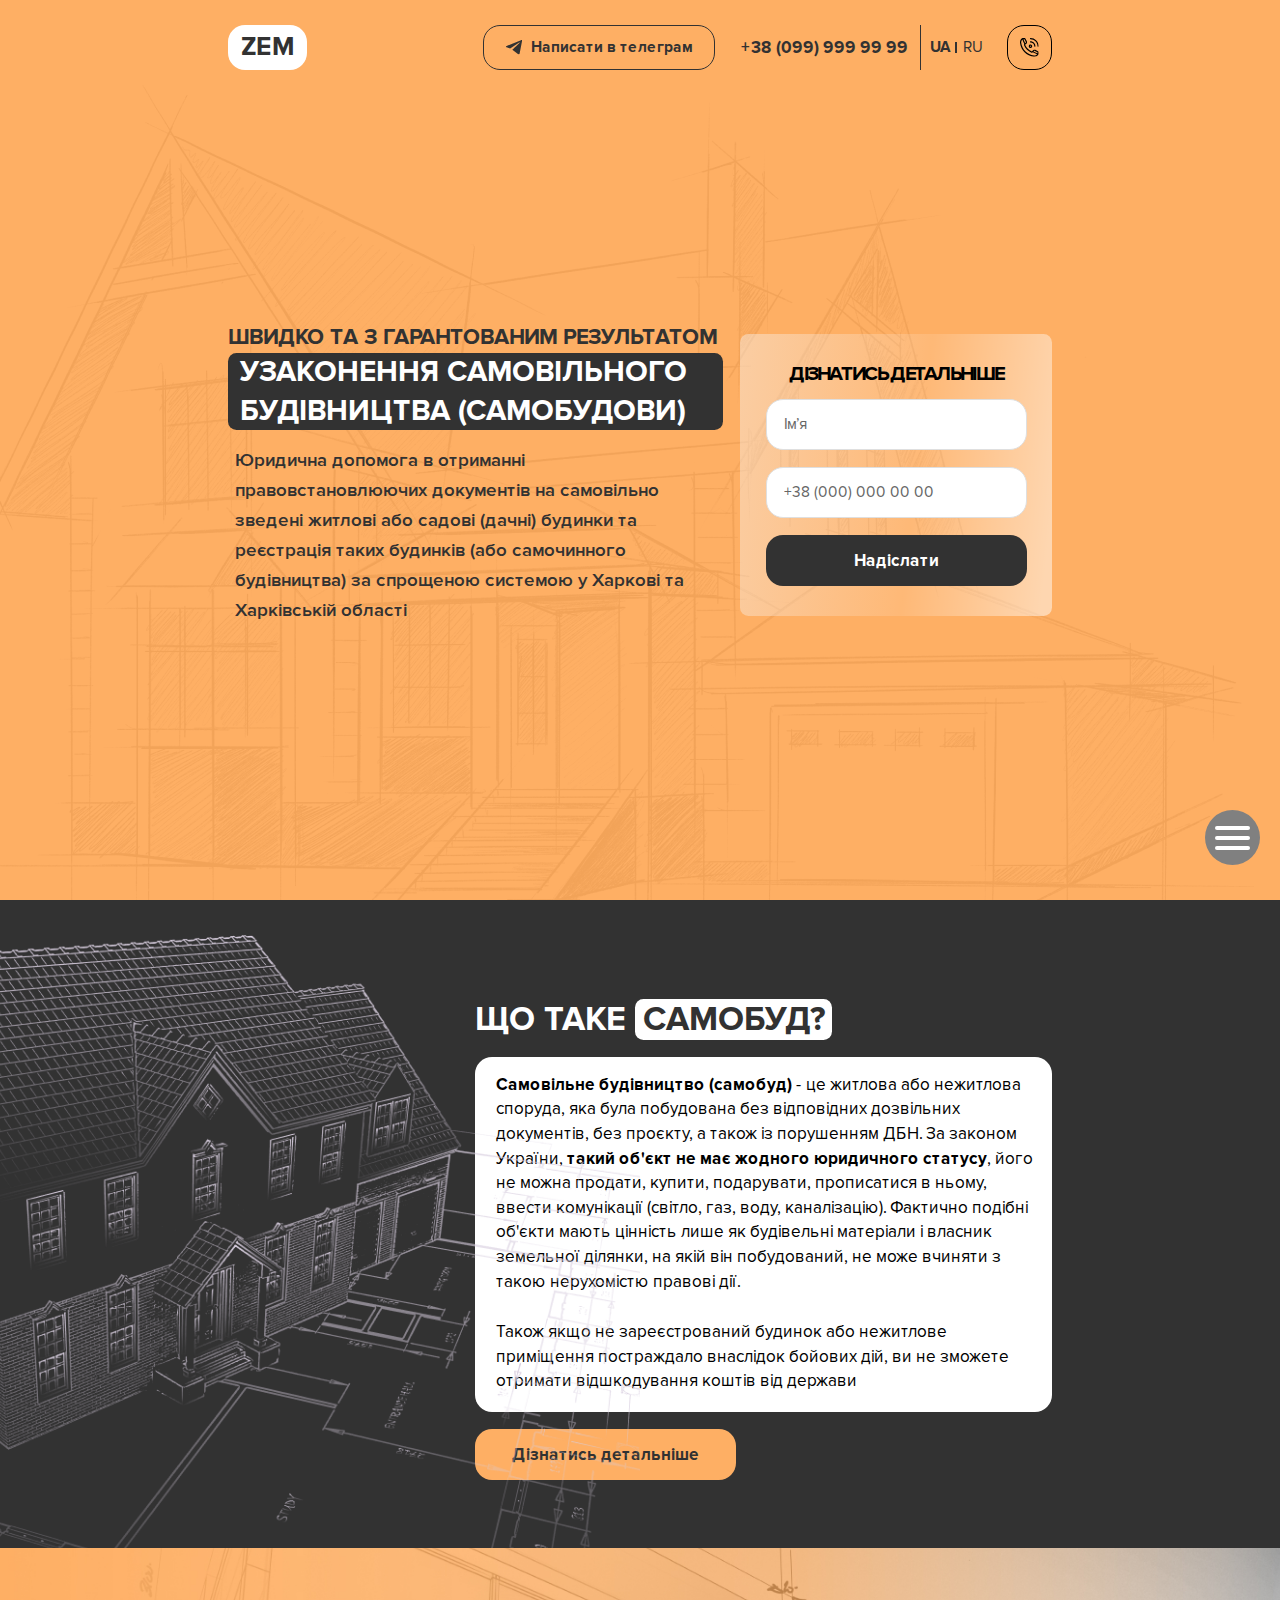
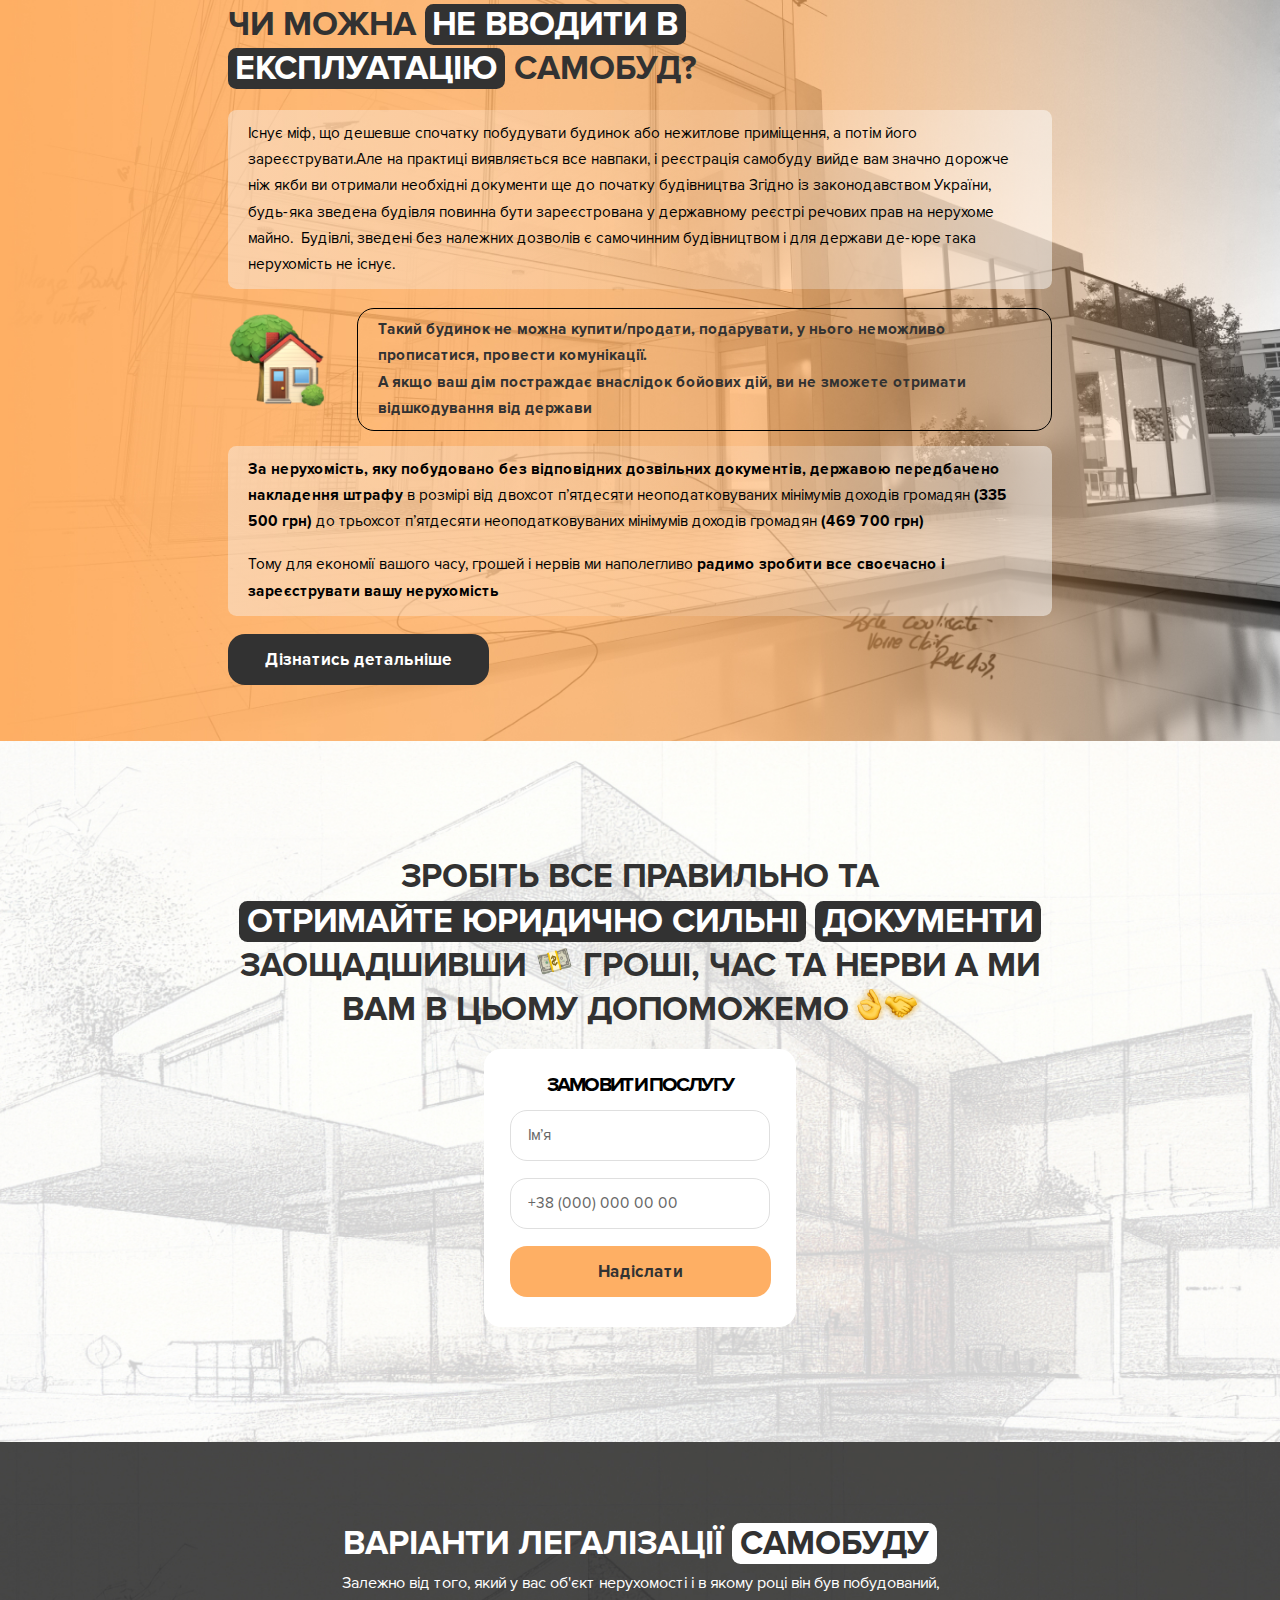
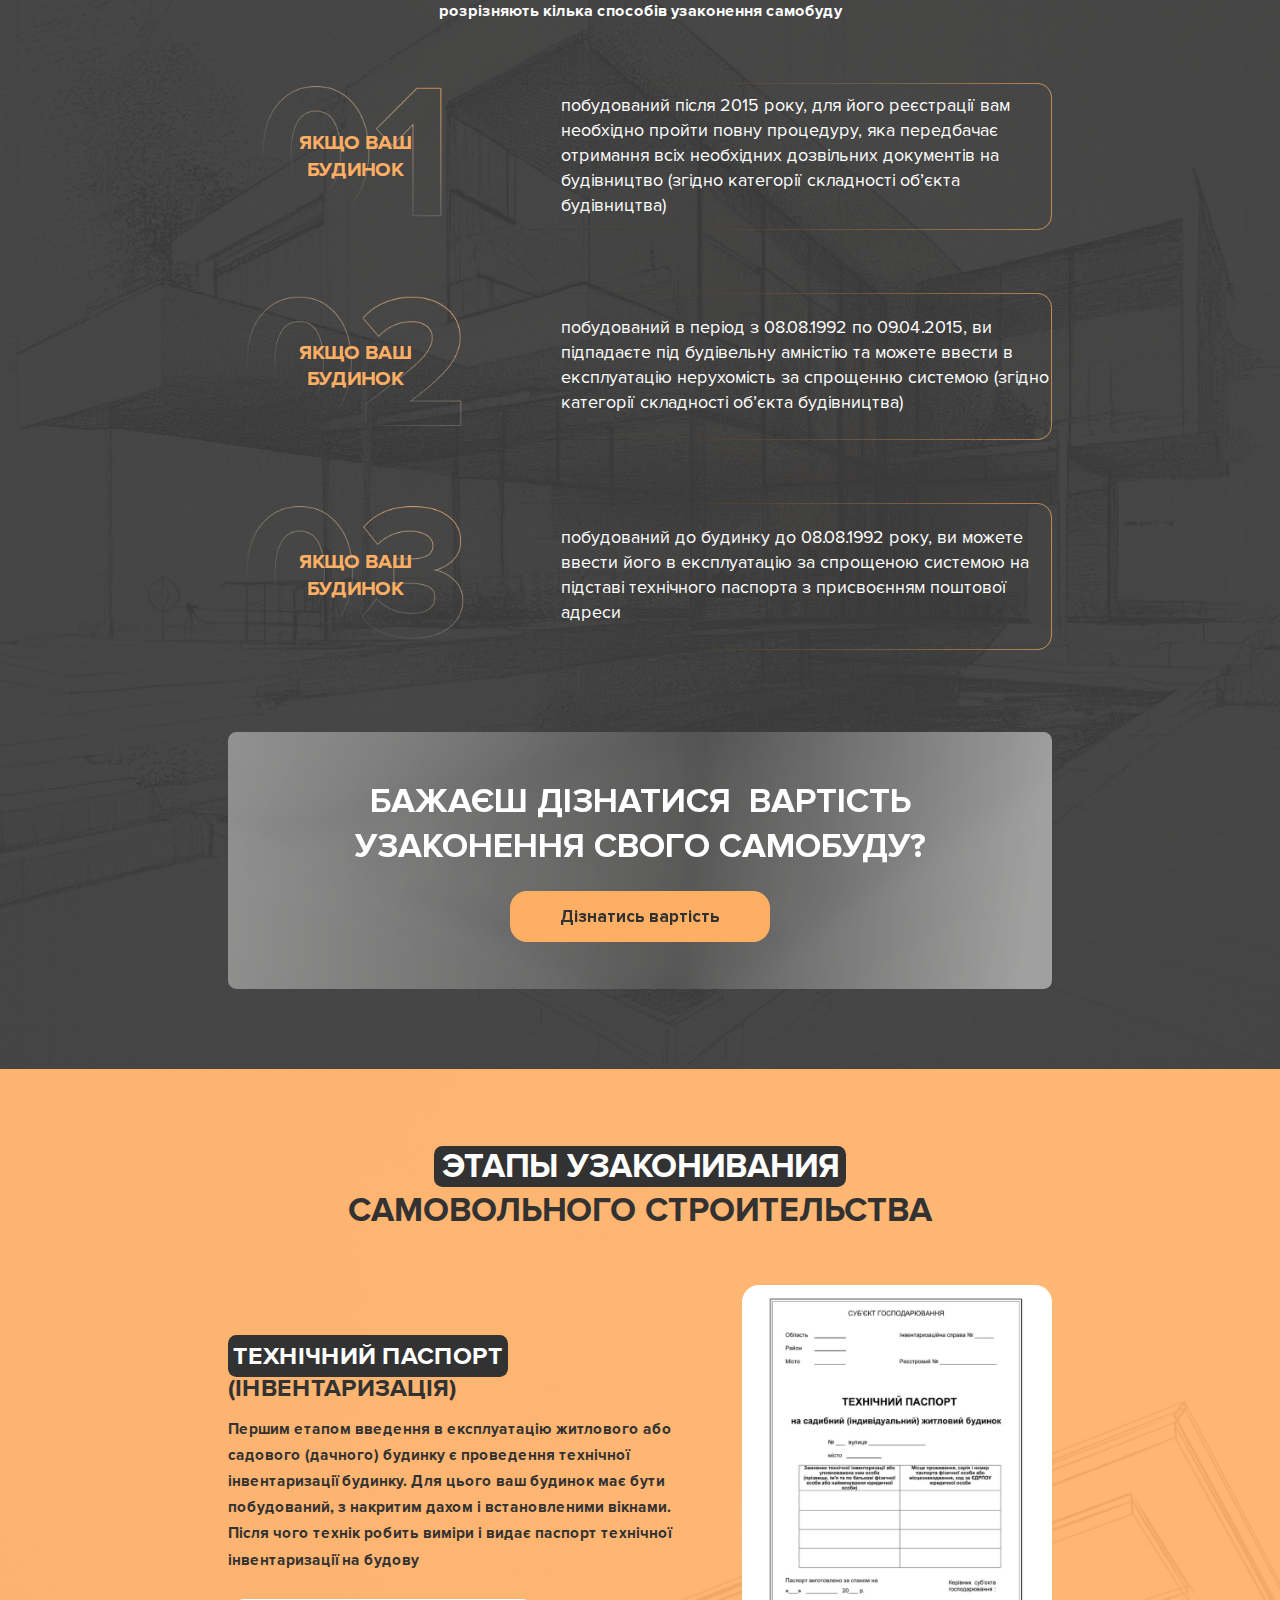
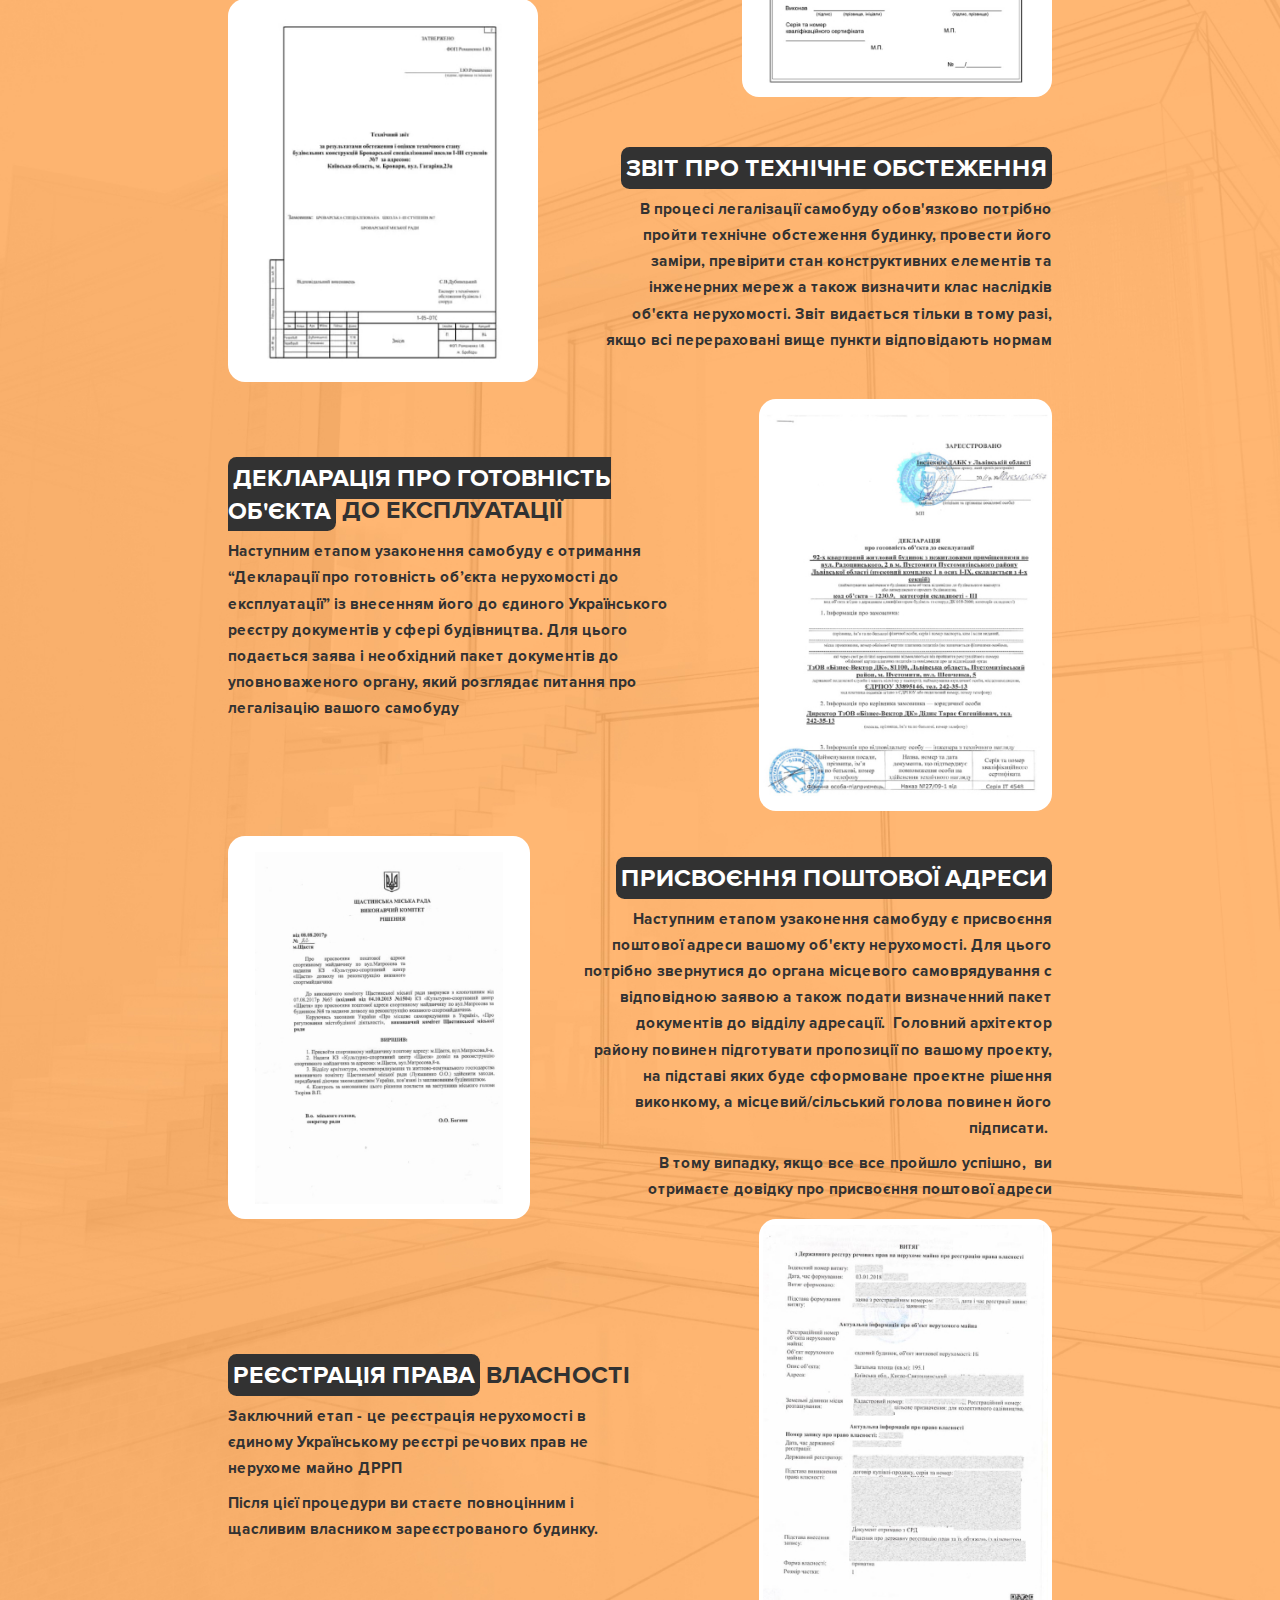
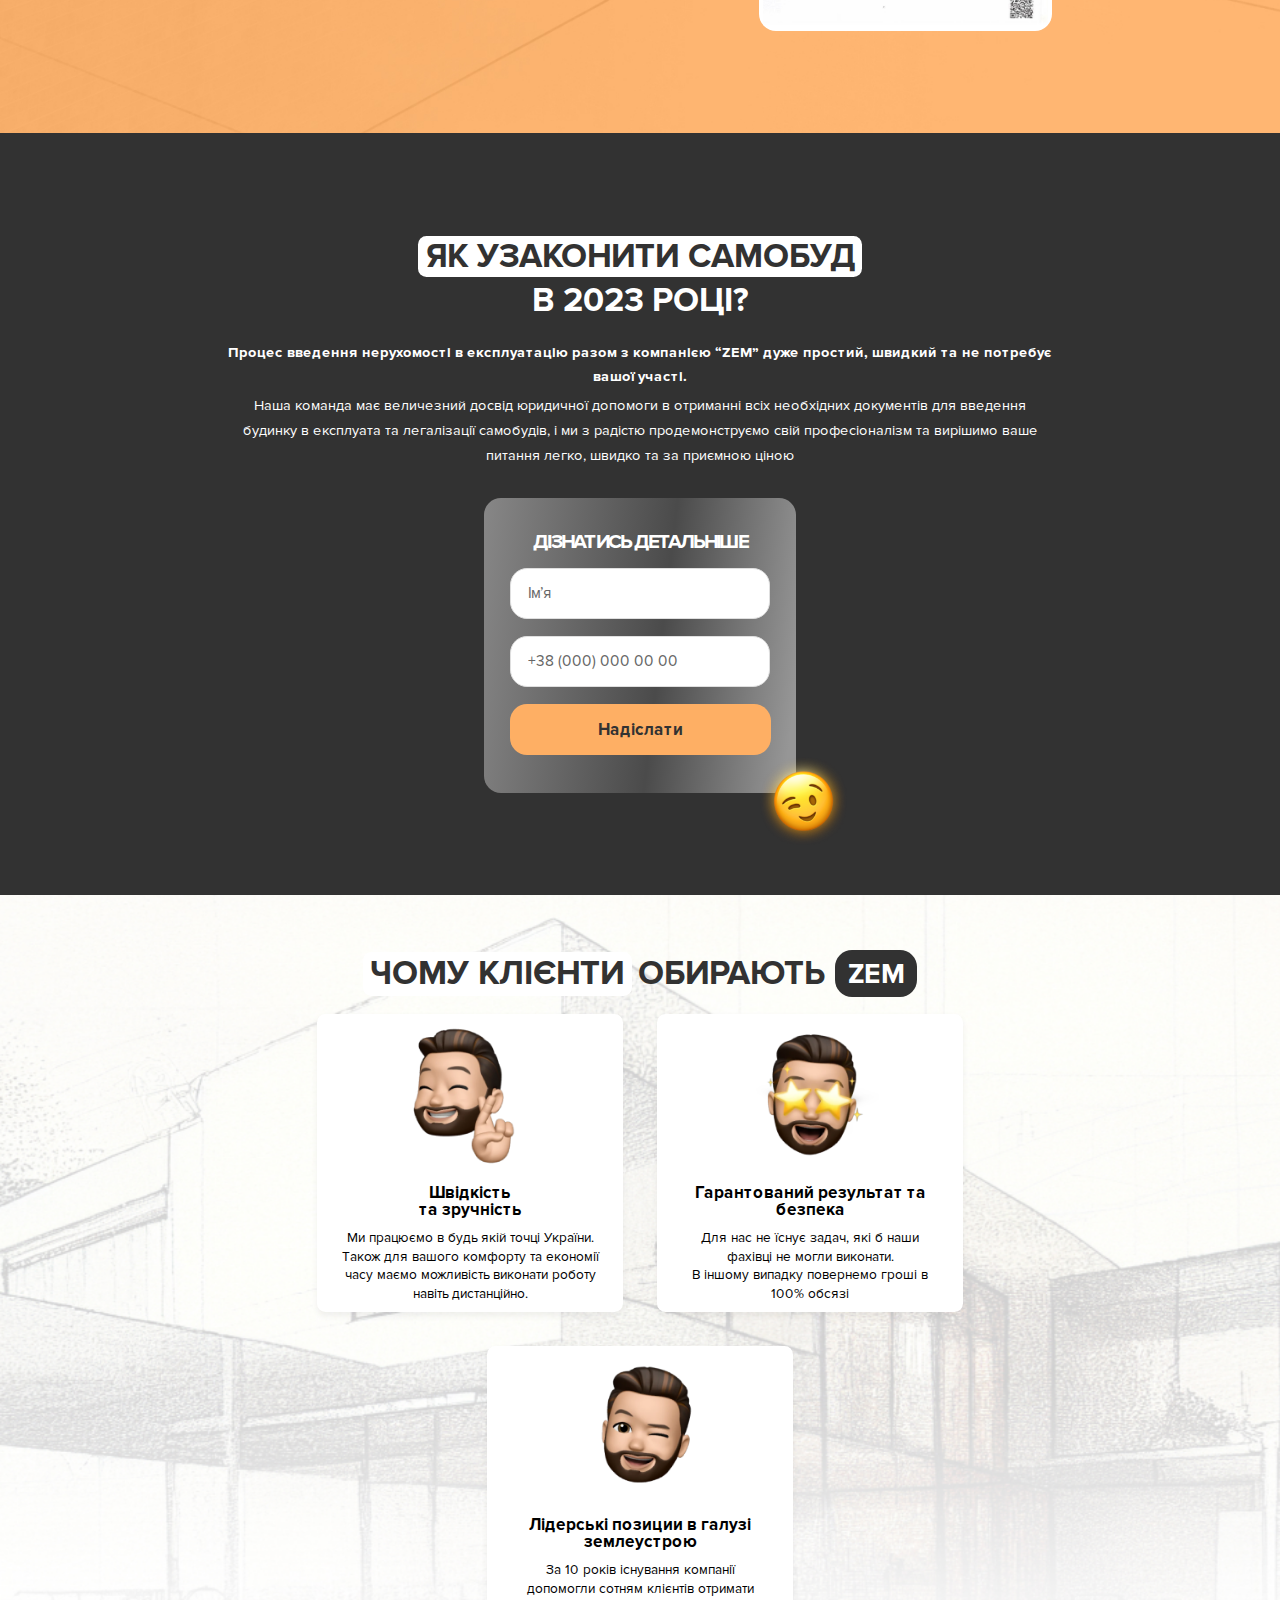
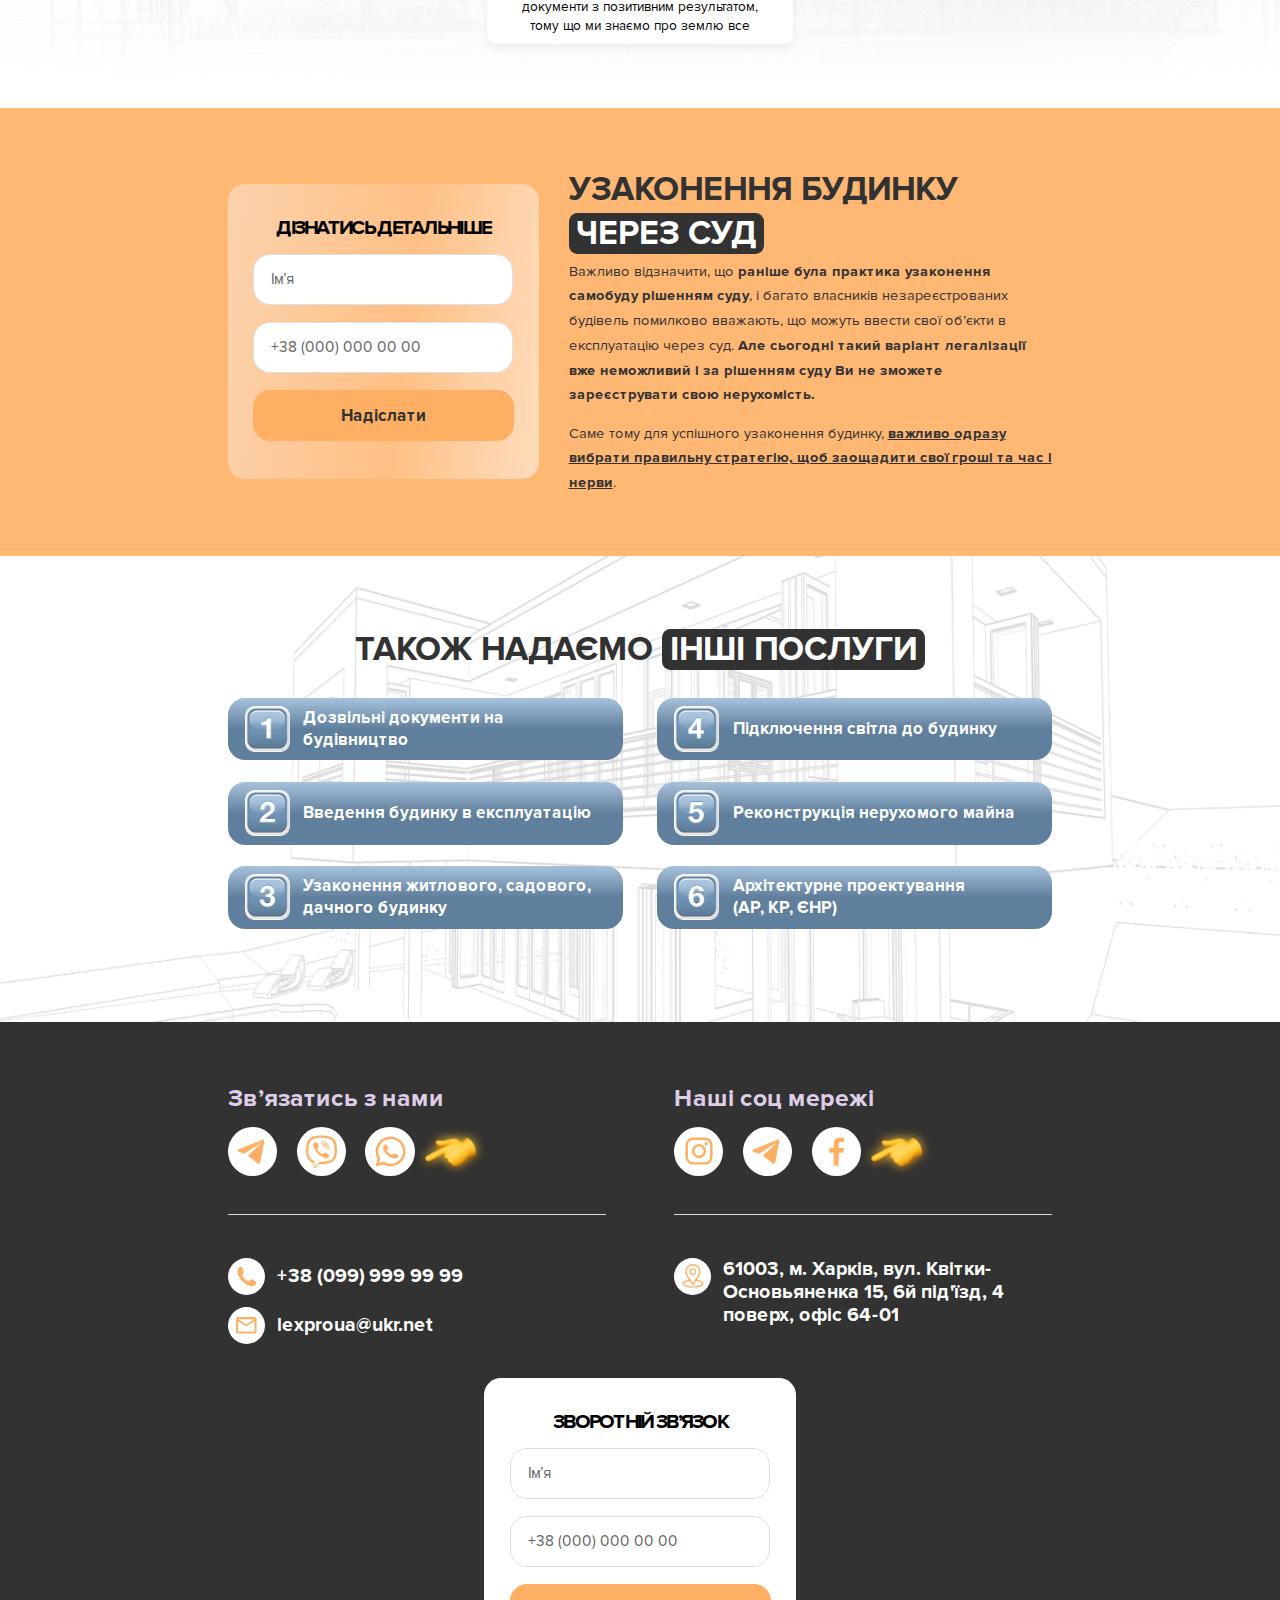
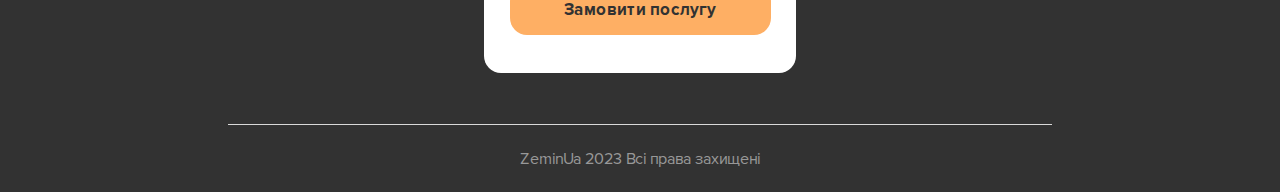
==== index.html @ 6f4704fb "add changes" ====
<!DOCTYPE html>
<html lang="en">
<head>
    <meta charset="UTF-8">
    <meta http-equiv="X-UA-Compatible" content="IE=edge">
    <meta name="viewport" content="width=device-width, initial-scale=1.0">
    <link rel="stylesheet" href="css/style.min.css">
    <title>Головна</title>
</head>

<body>
    <svg display="none">
    <symbol id="telegram" viewBox="0 0 19 17">
        <g>
            <path
                d="M19 0.602225L15.9946 16.2923C15.9946 16.2923 15.5741 17.3801 14.4189 16.8584L7.48458 11.3526L7.45242 11.3364C8.38909 10.4654 15.6524 3.70266 15.9698 3.39612C16.4613 2.92136 16.1562 2.63873 15.5856 2.99736L4.85679 10.053L0.717638 8.61077C0.717638 8.61077 0.0662573 8.37083 0.00359284 7.84911C-0.0598962 7.32653 0.739076 7.0439 0.739076 7.0439L17.6131 0.188948C17.6131 0.188948 19 -0.44207 19 0.602225Z" />
        </g>
    </symbol>
    <symbol id="tel_1" viewBox="0 0 24 24">
        <g clip-path="url(#clip0_76_1981)">
            <path
                d="M12.7135 0.753906C12.7135 0.554994 12.7926 0.364228 12.9332 0.223576C13.0739 0.0829239 13.2646 0.00390625 13.4635 0.00390625C16.257 0.00390625 18.9361 1.11361 20.9114 3.0889C22.8867 5.06418 23.9964 7.74324 23.9964 10.5367C23.9964 10.7356 23.9173 10.9264 23.7767 11.067C23.636 11.2077 23.4453 11.2867 23.2464 11.2867C23.0474 11.2867 22.8567 11.2077 22.716 11.067C22.5754 10.9264 22.4964 10.7356 22.4964 10.5367C22.4964 5.55611 18.4444 1.50414 13.4638 1.50414C13.3653 1.50417 13.2677 1.48479 13.1766 1.4471C13.0856 1.4094 13.0029 1.35414 12.9332 1.28447C12.8635 1.2148 12.8083 1.13208 12.7706 1.04104C12.7329 0.950008 12.7135 0.852437 12.7135 0.753906ZM13.4635 5.66172C14.756 5.66318 15.9952 6.17727 16.9091 7.09119C17.823 8.00511 18.3371 9.24424 18.3385 10.5367C18.3385 10.7356 18.4176 10.9264 18.5582 11.067C18.6989 11.2077 18.8896 11.2867 19.0885 11.2867C19.2875 11.2867 19.4782 11.2077 19.6189 11.067C19.7595 10.9264 19.8385 10.7356 19.8385 10.5367C19.8385 7.02152 16.9788 4.16172 13.4635 4.16172C13.2646 4.16172 13.0739 4.24074 12.9332 4.38139C12.7926 4.52204 12.7135 4.71281 12.7135 4.91172C12.7135 5.11063 12.7926 5.3014 12.9332 5.44205C13.0739 5.5827 13.2646 5.66172 13.4635 5.66172ZM11.2464 10.5367C11.2464 10.0982 11.3765 9.66956 11.6201 9.30498C11.8638 8.9404 12.2101 8.65625 12.6152 8.48847C13.0204 8.32069 13.4662 8.27682 13.8962 8.3624C14.3263 8.44797 14.7214 8.65916 15.0314 8.96925C15.3415 9.27934 15.5526 9.6744 15.6381 10.1045C15.7237 10.5346 15.6798 10.9804 15.5119 11.3855C15.3441 11.7906 15.0599 12.1369 14.6953 12.3805C14.3307 12.6241 13.9021 12.7541 13.4635 12.7541C12.8756 12.7535 12.312 12.5196 11.8963 12.1038C11.4805 11.6881 11.2467 11.1244 11.2461 10.5365L11.2464 10.5367ZM12.7464 10.5367C12.7463 10.6786 12.7884 10.8174 12.8672 10.9354C12.946 11.0534 13.058 11.1454 13.1891 11.1997C13.3202 11.254 13.4644 11.2683 13.6036 11.2406C13.7428 11.213 13.8706 11.1447 13.971 11.0443C14.0713 10.944 14.1397 10.8162 14.1674 10.677C14.1951 10.5378 14.1809 10.3936 14.1266 10.2625C14.0723 10.1314 13.9804 10.0193 13.8624 9.94045C13.7444 9.86161 13.6057 9.81953 13.4638 9.81953C13.2736 9.81969 13.0913 9.89526 12.9567 10.0297C12.8222 10.1641 12.7465 10.3463 12.7461 10.5365L12.7464 10.5367ZM0.0098125 6.05627C0.00587698 6.02509 0.00390434 5.9937 0.00390625 5.96228C0.00390625 3.58103 0.887969 1.68081 2.56061 0.4675C2.98834 0.151922 3.51089 -0.0083678 4.042 0.0130938L5.85063 0.0717813C6.11546 0.077937 6.37339 0.157472 6.5957 0.301532C6.81801 0.445592 6.99597 0.648523 7.10978 0.887734L8.78791 4.33239C9.05193 4.86812 9.12425 5.47819 8.99278 6.06079C8.86131 6.64339 8.53402 7.16329 8.06552 7.53372L6.55863 8.73639C8.43831 12.8743 11.1257 15.5614 15.2635 17.4413L16.4662 15.9344C16.8367 15.4659 17.3566 15.1385 17.9393 15.0071C18.5219 14.8756 19.132 14.9479 19.6678 15.212L23.1124 16.8902C23.3516 17.004 23.5546 17.1819 23.6986 17.4042C23.8427 17.6265 23.9222 17.8844 23.9284 18.1493L23.9871 19.958C24.0084 20.489 23.8482 21.0114 23.5328 21.4392C22.3195 23.1118 20.4194 23.9959 18.038 23.9959C18.0067 23.9959 17.9754 23.994 17.9443 23.99C13.2116 23.3927 9.01811 21.3847 5.81673 18.1833C2.61536 14.9819 0.607375 10.7884 0.0098125 6.05627ZM17.6387 16.8703L17.3398 17.2448C18.9731 18.1581 20.6916 18.9098 22.4709 19.4891L22.4299 18.2266L19.0107 16.5607C18.7816 16.445 18.5194 16.4126 18.2691 16.4691C18.0187 16.5256 17.7959 16.6674 17.6387 16.8703ZM5.7737 1.57033L4.49706 1.52889C5.03833 3.23823 5.7955 4.96014 6.75442 6.66128L7.12989 6.36156C7.33274 6.20437 7.47456 5.98148 7.53101 5.73114C7.58746 5.4808 7.55503 5.21861 7.43927 4.98958L5.7737 1.57033ZM1.50405 5.91564C2.65192 14.847 9.15306 21.3481 18.0844 22.496C19.7808 22.4866 21.1042 21.9572 22.0263 20.9216C20.0677 20.2859 18.1792 19.4516 16.3903 18.4318C16.1869 18.6751 15.9094 18.8451 15.6003 18.9157C15.2911 18.9864 14.9673 18.9538 14.6785 18.823C10.2152 16.8039 7.19608 13.7848 5.17689 9.32144C5.04605 9.03249 5.0135 8.70862 5.08421 8.39942C5.15492 8.09021 5.32501 7.81269 5.56844 7.60933C4.50213 5.75045 3.66278 3.86195 3.0677 1.98344C2.03908 2.90509 1.51352 4.22505 1.50405 5.91564Z" />
        </g>
        <defs>
            <clipPath id="clip0_76_1981">
                <rect width="24" height="24" fill="white" />
            </clipPath>
        </defs>
    </symbol>
    <symbol id="viber" viewBox="0 0 24 24">
        <g id="SVGRepo_bgCarrier" stroke-width="0" />

        <g id="SVGRepo_tracerCarrier" stroke-linecap="round" stroke-linejoin="round" />

        <g id="SVGRepo_iconCarrier">

            <path
                d="M12.743 13.455s.356.03.547-.206l.374-.47c.18-.232.614-.38 1.04-.144a11.005 11.005 0 0 1 .928.593c.282.207.86.69.862.69.276.233.34.574.152.934l-.002.008a3.896 3.896 0 0 1-.777.957l-.007.005q-.401.335-.789.381a.522.522 0 0 1-.115.008 1.05 1.05 0 0 1-.335-.052l-.009-.012c-.398-.113-1.062-.394-2.169-1.004a12.917 12.917 0 0 1-1.822-1.204 9.553 9.553 0 0 1-.82-.727l-.027-.027-.028-.028-.028-.027-.027-.028a9.553 9.553 0 0 1-.727-.82A12.93 12.93 0 0 1 7.76 10.46c-.61-1.107-.891-1.77-1.004-2.17l-.012-.008a1.05 1.05 0 0 1-.051-.335.506.506 0 0 1 .007-.115q.048-.387.382-.79l.005-.007a3.888 3.888 0 0 1 .957-.777l.007-.001c.36-.188.702-.124.934.15.002.001.484.58.69.862a11.005 11.005 0 0 1 .593.929c.237.425.089.86-.144 1.04l-.47.373c-.237.192-.206.548-.206.548s.696 2.633 3.295 3.296zm-.878-7.875a.253.253 0 0 0-.256.252.253.253 0 0 0 .252.254c1.353.01 2.454.447 3.356 1.326.894.872 1.351 2.057 1.363 3.611a.253.253 0 0 0 .254.252.253.253 0 0 0 .252-.255c-.013-1.654-.517-2.996-1.516-3.97-.99-.965-2.242-1.46-3.705-1.47Zm.463 1.313a.253.253 0 0 0-.271.234.253.253 0 0 0 .234.271c.966.071 1.682.387 2.205.957.524.573.773 1.27.754 2.141a.253.253 0 0 0 .248.258.253.253 0 0 0 .258-.246c.021-.978-.276-1.827-.887-2.494-.617-.674-1.48-1.044-2.54-1.121Zm.379 1.357a.253.253 0 0 0-.266.24.253.253 0 0 0 .239.266c.436.023.73.146.93.351.198.206.32.516.343.971a.253.253 0 0 0 .264.24.253.253 0 0 0 .24-.263c-.027-.537-.18-.984-.484-1.3-.305-.314-.743-.478-1.266-.505Zm6.636-4.3c-.497-.458-2.506-1.916-6.98-1.936 0 0-5.275-.318-7.847 2.041-1.431 1.432-1.935 3.527-1.988 6.125-.053 2.597-.122 7.465 4.57 8.785h.005L7.1 20.98s-.03.815.507.981c.65.202 1.03-.418 1.65-1.086.341-.367.811-.905 1.165-1.317 3.21.27 5.678-.347 5.958-.439.648-.21 4.315-.68 4.91-5.547.616-5.017-.297-8.19-1.947-9.621Zm.544 9.262c-.504 4.064-3.478 4.32-4.026 4.496-.233.075-2.401.614-5.127.436 0 0-2.031 2.45-2.666 3.088-.099.1-.215.14-.293.12-.11-.027-.14-.156-.138-.345l.017-3.347s-.002 0 0 0c-3.97-1.102-3.738-5.246-3.693-7.415.045-2.17.453-3.947 1.664-5.143C7.8 3.132 12.28 3.426 12.28 3.426c3.784.017 5.598 1.157 6.018 1.538 1.396 1.196 2.108 4.056 1.588 8.247z"
                class="cls-1" style="stroke-width:.0300125" />

        </g>
    </symbol>
    <symbol id="whatsapp" viewBox="0 0 24 24">
        <g id="SVGRepo_bgCarrier" stroke-width="0" />

        <g id="SVGRepo_tracerCarrier" stroke-linecap="round" stroke-linejoin="round" />

        <g id="SVGRepo_iconCarrier">
            <path
                d="M17.6 6.31999C16.8669 5.58141 15.9943 4.99596 15.033 4.59767C14.0716 4.19938 13.0406 3.99622 12 3.99999C10.6089 4.00135 9.24248 4.36819 8.03771 5.06377C6.83294 5.75935 5.83208 6.75926 5.13534 7.96335C4.4386 9.16745 4.07046 10.5335 4.06776 11.9246C4.06507 13.3158 4.42793 14.6832 5.12 15.89L4 20L8.2 18.9C9.35975 19.5452 10.6629 19.8891 11.99 19.9C14.0997 19.9001 16.124 19.0668 17.6222 17.5816C19.1205 16.0965 19.9715 14.0796 19.99 11.97C19.983 10.9173 19.7682 9.87634 19.3581 8.9068C18.948 7.93725 18.3505 7.05819 17.6 6.31999ZM12 18.53C10.8177 18.5308 9.65701 18.213 8.64 17.61L8.4 17.46L5.91 18.12L6.57 15.69L6.41 15.44C5.55925 14.0667 5.24174 12.429 5.51762 10.8372C5.7935 9.24545 6.64361 7.81015 7.9069 6.80322C9.1702 5.79628 10.7589 5.28765 12.3721 5.37368C13.9853 5.4597 15.511 6.13441 16.66 7.26999C17.916 8.49818 18.635 10.1735 18.66 11.93C18.6442 13.6859 17.9355 15.3645 16.6882 16.6006C15.441 17.8366 13.756 18.5301 12 18.53ZM15.61 13.59C15.41 13.49 14.44 13.01 14.26 12.95C14.08 12.89 13.94 12.85 13.81 13.05C13.6144 13.3181 13.404 13.5751 13.18 13.82C13.07 13.96 12.95 13.97 12.75 13.82C11.6097 13.3694 10.6597 12.5394 10.06 11.47C9.85 11.12 10.26 11.14 10.64 10.39C10.6681 10.3359 10.6827 10.2759 10.6827 10.215C10.6827 10.1541 10.6681 10.0941 10.64 10.04C10.64 9.93999 10.19 8.95999 10.03 8.56999C9.87 8.17999 9.71 8.23999 9.58 8.22999H9.19C9.08895 8.23154 8.9894 8.25465 8.898 8.29776C8.8066 8.34087 8.72546 8.403 8.66 8.47999C8.43562 8.69817 8.26061 8.96191 8.14676 9.25343C8.03291 9.54495 7.98287 9.85749 8 10.17C8.0627 10.9181 8.34443 11.6311 8.81 12.22C9.6622 13.4958 10.8301 14.5293 12.2 15.22C12.9185 15.6394 13.7535 15.8148 14.58 15.72C14.8552 15.6654 15.1159 15.5535 15.345 15.3915C15.5742 15.2296 15.7667 15.0212 15.91 14.78C16.0428 14.4856 16.0846 14.1583 16.03 13.84C15.94 13.74 15.81 13.69 15.61 13.59Z" />
        </g>
    </symbol>
    <symbol id="instagram" viewBox="0 0 30 30">
        <g>
            <path
                d="M15 3.12048C18.8434 3.12048 19.3675 3.12048 20.9398 3.12048C22.3374 3.12048 23.0361 3.46988 23.5602 3.64458C24.259 3.99398 24.7831 4.16868 25.3072 4.69277C25.8313 5.21687 26.1807 5.74097 26.3554 6.43976C26.5301 6.96386 26.7048 7.66265 26.8795 9.06024C26.8795 10.6325 26.8795 10.9819 26.8795 15C26.8795 19.0181 26.8795 19.3675 26.8795 20.9398C26.8795 22.3374 26.5301 23.0361 26.3554 23.5602C26.006 24.259 25.8313 24.7831 25.3072 25.3072C24.7831 25.8313 24.259 26.1807 23.5602 26.3554C23.0361 26.5301 22.3374 26.7048 20.9398 26.8795C19.3675 26.8795 19.0181 26.8795 15 26.8795C10.9819 26.8795 10.6325 26.8795 9.06024 26.8795C7.66265 26.8795 6.96386 26.5301 6.43976 26.3554C5.74097 26.006 5.21687 25.8313 4.69277 25.3072C4.16868 24.7831 3.81928 24.259 3.64458 23.5602C3.46988 23.0361 3.29518 22.3374 3.12048 20.9398C3.12048 19.3675 3.12048 19.0181 3.12048 15C3.12048 10.9819 3.12048 10.6325 3.12048 9.06024C3.12048 7.66265 3.46988 6.96386 3.64458 6.43976C3.99398 5.74097 4.16868 5.21687 4.69277 4.69277C5.21687 4.16868 5.74097 3.81928 6.43976 3.64458C6.96386 3.46988 7.66265 3.29518 9.06024 3.12048C10.6325 3.12048 11.1566 3.12048 15 3.12048ZM15 0.5C10.9819 0.5 10.6325 0.5 9.06024 0.5C7.48795 0.5 6.43976 0.849399 5.56627 1.1988C4.69277 1.54819 3.81928 2.07229 2.94578 2.94578C2.07229 3.81928 1.72289 4.51807 1.1988 5.56627C0.849399 6.43976 0.674699 7.48795 0.5 9.06024C0.5 10.6325 0.5 11.1566 0.5 15C0.5 19.0181 0.5 19.3675 0.5 20.9398C0.5 22.512 0.849399 23.5602 1.1988 24.4337C1.54819 25.3072 2.07229 26.1807 2.94578 27.0542C3.81928 27.9277 4.51807 28.2771 5.56627 28.8012C6.43976 29.1506 7.48795 29.3253 9.06024 29.5C10.6325 29.5 11.1566 29.5 15 29.5C18.8434 29.5 19.3675 29.5 20.9398 29.5C22.512 29.5 23.5602 29.1506 24.4337 28.8012C25.3072 28.4518 26.1807 27.9277 27.0542 27.0542C27.9277 26.1807 28.2771 25.4819 28.8012 24.4337C29.1506 23.5602 29.3253 22.512 29.5 20.9398C29.5 19.3675 29.5 18.8434 29.5 15C29.5 11.1566 29.5 10.6325 29.5 9.06024C29.5 7.48795 29.1506 6.43976 28.8012 5.56627C28.4518 4.69277 27.9277 3.81928 27.0542 2.94578C26.1807 2.07229 25.4819 1.72289 24.4337 1.1988C23.5602 0.849399 22.512 0.674699 20.9398 0.5C19.3675 0.5 19.0181 0.5 15 0.5Z" />
            <path
                d="M15 7.48795C10.8072 7.48795 7.48795 10.8072 7.48795 15C7.48795 19.1928 10.8072 22.512 15 22.512C19.1928 22.512 22.512 19.1928 22.512 15C22.512 10.8072 19.1928 7.48795 15 7.48795ZM15 19.8916C12.3795 19.8916 10.1084 17.7952 10.1084 15C10.1084 12.3795 12.2048 10.1084 15 10.1084C17.6205 10.1084 19.8916 12.2048 19.8916 15C19.8916 17.6205 17.6205 19.8916 15 19.8916Z" />
            <path
                d="M22.6867 9.06024C23.6516 9.06024 24.4337 8.27809 24.4337 7.31325C24.4337 6.34842 23.6516 5.56627 22.6867 5.56627C21.7219 5.56627 20.9398 6.34842 20.9398 7.31325C20.9398 8.27809 21.7219 9.06024 22.6867 9.06024Z" />
        </g>
    </symbol>
    <symbol id="telegram" viewBox="0 0 18 34">
        <g>
            <path
                d="M11.4035 18.5286H16.8007L17.6481 13.0124H11.4024V9.99755C11.4024 7.70605 12.1467 5.67406 14.2772 5.67406H17.7008V0.860234C17.0993 0.778513 15.8271 0.599609 13.4232 0.599609C8.40366 0.599609 5.46085 3.26659 5.46085 9.34268V13.0124H0.300781V18.5286H5.46085V33.6901C6.48277 33.8447 7.51785 33.9496 8.58038 33.9496C9.54083 33.9496 10.4782 33.8613 11.4035 33.7354V18.5286Z" />
        </g>
    </symbol>
    <symbol id="tel_2" viewBox="0 0 32 32">
        <g id="SVGRepo_bgCarrier" stroke-width="0" />

        <g id="SVGRepo_tracerCarrier" stroke-linecap="round" stroke-linejoin="round" />

        <g id="SVGRepo_iconCarrier">
            <title>phone</title>
            <path
                d="M0 10.375c0 0.938 0.344 1.969 0.781 3.063s1 2.125 1.438 2.906c1.188 2.063 2.719 4.094 4.469 5.781s3.813 3.094 6.125 3.938c1.344 0.531 2.688 1.125 4.188 1.125 0.75 0 1.813-0.281 2.781-0.688 0.938-0.406 1.781-1.031 2.094-1.781 0.125-0.281 0.281-0.656 0.375-1.094 0.094-0.406 0.156-0.813 0.156-1.094 0-0.156 0-0.313-0.031-0.344-0.094-0.188-0.313-0.344-0.563-0.5-0.563-0.281-0.656-0.375-1.5-0.875-0.875-0.5-1.781-1.063-2.563-1.469-0.375-0.219-0.625-0.313-0.719-0.313-0.5 0-1.125 0.688-1.656 1.438-0.563 0.75-1.188 1.438-1.625 1.438-0.219 0-0.438-0.094-0.688-0.25s-0.5-0.281-0.656-0.375c-2.75-1.563-4.594-3.406-6.156-6.125-0.188-0.313-0.625-0.969-0.625-1.313 0-0.406 0.563-0.875 1.125-1.375 0.531-0.469 1.094-1.031 1.094-1.719 0-0.094-0.063-0.375-0.188-0.781-0.281-0.813-0.656-1.75-0.969-2.656-0.156-0.438-0.281-0.75-0.313-0.906-0.063-0.094-0.094-0.219-0.125-0.375s-0.094-0.281-0.125-0.406c-0.094-0.281-0.25-0.5-0.406-0.625-0.156-0.063-0.531-0.156-0.906-0.188-0.375 0-0.813-0.031-1-0.031-0.094 0-0.219 0-0.344 0.031h-0.406c-1 0.438-1.719 1.313-2.25 2.344-0.5 1.031-0.813 2.188-0.813 3.219z" />
        </g>
    </symbol>
    <symbol id="email" viewBox="0 0 24 24">
        <g>
            <path fill="none" d="M0 0h24v24H0V0z"></path>
            <path
                d="M22 6c0-1.1-.9-2-2-2H4c-1.1 0-2 .9-2 2v12c0 1.1.9 2 2 2h16c1.1 0 2-.9 2-2V6zm-2 0l-8 5-8-5h16zm0 12H4V8l8 5 8-5v10z">
            </path>
        </g>
    </symbol>
    <symbol id="facebook" viewBox="0 0 18 34">
        <g>
            <path
                d="M11.4035 18.5286H16.8007L17.6481 13.0124H11.4024V9.99755C11.4024 7.70605 12.1467 5.67406 14.2772 5.67406H17.7008V0.860234C17.0993 0.778513 15.8271 0.599609 13.4232 0.599609C8.40366 0.599609 5.46085 3.26659 5.46085 9.34268V13.0124H0.300781V18.5286H5.46085V33.6901C6.48277 33.8447 7.51785 33.9496 8.58038 33.9496C9.54083 33.9496 10.4782 33.8613 11.4035 33.7354V18.5286Z" />
        </g>
    </symbol>
    <symbol id="point" viewBox="0 0 27 27">
        <g>
            <path
                d="M18.0075 17.8392C20.8807 13.3308 20.5195 13.8933 20.6023 13.7757C21.6483 12.3003 22.2012 10.5639 22.2012 8.75391C22.2012 3.95402 18.3062 0 13.5 0C8.7095 0 4.79883 3.94622 4.79883 8.75391C4.79883 10.5627 5.3633 12.3446 6.44361 13.8399L8.99237 17.8393C6.26732 18.2581 1.63477 19.506 1.63477 22.2539C1.63477 23.2556 2.28857 24.6831 5.40327 25.7955C7.57814 26.5722 10.4536 27 13.5 27C19.1966 27 25.3652 25.3931 25.3652 22.2539C25.3652 19.5055 20.7381 18.2589 18.0075 17.8392ZM7.76508 12.9698L7.73782 12.9298L6.38086 8.75391C6.38086 4.79788 9.56633 1.58203 13.5 1.58203C17.4255 1.58203 20.6191 4.7993 20.6191 8.75391C20.6191 10.2297 20.1698 11.6457 19.3195 12.8498C19.2432 12.9503 19.6408 12.3327 13.5 21.9686L7.76508 12.9698ZM13.5 25.418C7.27766 25.418 3.2168 23.589 3.2168 22.2539C3.2168 21.3566 5.30339 19.8811 9.92714 19.306L12.8329 23.8656C12.9781 24.0935 13.2297 24.2314 13.4999 24.2314C13.7702 24.2314 14.0218 24.0934 14.167 23.8656L17.0727 19.306C21.6966 19.8811 23.7832 21.3566 23.7832 22.2539C23.7832 23.5776 19.7589 25.418 13.5 25.418Z" />
            <path
                d="M13.5 4.79883C11.3192 4.79883 9.54492 6.57308 9.54492 8.75391C9.54492 10.9347 11.3192 12.709 13.5 12.709C15.6808 12.709 17.4551 10.9347 17.4551 8.75391C17.4551 6.57308 15.6808 4.79883 13.5 4.79883ZM13.5 11.127C12.1915 11.127 11.127 10.0624 11.127 8.75391C11.127 7.44541 12.1915 6.38086 13.5 6.38086C14.8085 6.38086 15.873 7.44541 15.873 8.75391C15.873 10.0624 14.8085 11.127 13.5 11.127Z" />
        </g>
    </symbol>
</svg>
    <div id="popup" class="popup">
        <div class="popup__body">
            <div class="popup__content">
                <a href="#" class="popup__close close-popup"></a>
                <form action="#" class="popup__form form popup__form_1 form-popup">
                    <h3 class="form__title">Дізнатись детальніше</h3>
                    <input type='text' name='name' class='form__input _req' placeholder="Ім’я" required>
                    <input type='tel' name='tel' class='form__input _req' placeholder="+38 (000) 000 00 00" required>
                    <input type='text' name='hidden' class='form__input_hidden'>
                    <button type='submit' class='form__btn btn'>Надіслати</button>
                </form>
            </div>
        </div>
    </div>
    <div class="popup-done">
        <div class="popup-done__body">
            <div class="popup-done__content">
                <a href="#" class="popup-done__close close-popup-done"></a>
                <div class="popup-done__message message">
                    <div class="message__title">Ви неперевершені</div>
                    <div class="message__text">
                        Дякуємо за звернення. Ми зв'яжемося з вами найближчим часом
                    </div>
                    <div class="message__image">
                        <iframe src="https://gifer.com/embed/PWqs" width="100%" height="100%"
                            style='position:absolute;top:0;left:0;' frameBorder="0" allowFullScreen></iframe>
                    </div>
                </div>
            </div>
        </div>
    </div>
    <div class="wrapper">
        <div class="content">
            <header class="header">
                <div class="header__container container">
                    <div class="header__row">
                        <a href="" class="header__logo logo" data-da="header__body, 0, 767">ZEM</a>
                        <div class="header__body">
                            <a href="" class="header__telegram telegram-header">
                                <svg class="telegram-header__icon">
                                    <use xlink:href="#telegram"></use>
                                </svg>
                                <span>Написати в телеграм</span>
                            </a>
                            <a href="tel:+380999999999" class="header__phone phone-header">
                                <svg class="phone-header__icon phone-icon-header">
                                    <use xlink:href="#tel_1"></use>
                                </svg>
                                <span>+38 (099) 999 99 99</span>
                            </a>
                            <nav class="header__language language">
                                <ul class="language__list">
                                    <li class="language__item">
                                        <a href="index.html" class="language__link active">UA</a>
                                    </li>
                                    <li class="language__item">
                                        <a href="index_ru.html" class="language__link">RU</a>
                                    </li>
                                </ul>
                            </nav>
                            <a href="tel:380999999999" class="header__phone-only-icon phone-only-icon-header">
                                <svg class="phone-only-icon-header__icon phone-icon-header">
                                    <use xlink:href="#tel_1"></use>
                                </svg>
                            </a>
                        </div>
                    </div>
                </div>
            </header>
            <main>
                <section class="main">
                    <div class="main__block-1">
                        <div class="main__image main__image_1 image-bg ibg">
                            <img src="img/bg-images/bg-1.png" alt="bg">
                        </div>
                    </div>
                    <div class="main__block-2">
                        <div data-speed=".6" class="main__image main__image_2 image-bg ibg">
                            <img src="img/bg-images/bg-2.png" alt="bg">
                        </div>
                        <div class="main__container container">
                            <div class="main__row">
                                <div class="main__content">
                                    <h1 class="main__title">
                                        Швидко та з гарантованим результатом
                                        <span>
                                            УЗАКОНЕННЯ САМОВІЛЬНОГО БУДІВНИЦТВА (САМОБУДОВИ)
                                        </span>
                                    </h1>
                                    <div class="main__subtitle">
                                        Юридична допомога в отриманні правовстановлюючих документів на самовільно
                                        зведені житлові або садові (дачні) будинки та реєстрація таких будинків (або
                                        самочинного будівництва) за спрощеною системою у Харкові та Харківській області
                                    </div>
                                    <a href="" class="main__btn btn popup-click">Замовити послугу</a>
                                </div>
                                <form action="#" class="main__form form">
                                    <h3 class="form__title">Дізнатись детальніше</h3>
                                    <input type='text' name='name' class='form__input _req' placeholder="Ім’я" required>
                                    <input type='tel' name='tel' class='form__input _req'
                                        placeholder="+38 (000) 000 00 00" required>
                                    <input type='text' name='hidden' class='form__input_hidden'>
                                    <button type='submit' class='form__btn btn'>Надіслати</button>
                                </form>
                            </div>
                        </div>
                    </div>
                </section>
                <section class="about">
                    <div data-speed=".6" class="about__image ibg">
                        <img src="img/bg-images/bg-3.png" alt="bg">
                    </div>
                    <div class="about__container container">
                        <div class="about__body">
                            <div class="about__content">
                                <h2 class="about__title title title_color">
                                    Що таке <span>самобуд?</span>
                                </h2>
                                <div class="about__text">
                                    <p>
                                        <span>Самовільне будівництво (самобуд)</span> - це житлова або нежитлова
                                        споруда, яка була
                                        побудована без відповідних дозвільних документів, без проєкту, а також із
                                        порушенням
                                        ДБН. За законом України, <span>такий об'єкт не має жодного юридичного
                                            статусу</span>, його не
                                        можна продати, купити, подарувати, прописатися в ньому, ввести комунікації
                                        (світло,
                                        газ, воду, каналізацію). Фактично подібні об'єкти мають цінність лише як
                                        будівельні
                                        матеріали і власник земельної ділянки, на якій він побудований, не може вчиняти
                                        з
                                        такою нерухомістю правові дії. 
                                    </p>
                                    <p>
                                        Також якщо не зареєстрований будинок або нежитлове приміщення постраждало
                                        внаслідок
                                        бойових дій, ви не зможете отримати відшкодування коштів від держави
                                    </p>

                                </div>
                                <a href="" class="about__btn btn popup-click">Дізнатись детальніше</a>
                            </div>
                        </div>
                    </div>
                </section>
                <section class="possible-block">
                    <div data-speed=".75" class="possible-block__image ibg">
                        <img src="img/bg-images/bg-4.jpg" alt="bg">
                    </div>
                    <div class="possible-block__container container">
                        <div class="possible-block__body">
                            <h2 class="possible-block__title title title_black">
                                Чи можна <span>не вводити в</span><br> <span>експлуатацію</span> самобуд?
                            </h2>
                            <div class="possible-block__text">
                                Існує міф, що дешевше спочатку побудувати будинок або нежитлове приміщення, а потім його
                                зареєструвати.Але на практиці виявляється все навпаки, і реєстрація самобуду вийде вам
                                значно дорожче ніж якби ви отримали необхідні документи ще до початку будівництва
                                Згідно із законодавством України, будь-яка зведена будівля повинна бути зареєстрована у
                                державному реєстрі речових прав на нерухоме майно.  Будівлі, зведені без належних
                                дозволів є самочинним будівництвом і для держави де-юре така нерухомість не існує.
                            </div>
                            <div class="possible-block__other-text other-text-possible-block">
                                <div class="other-text-possible-block__image">
                                    <img src="img/other-images/house.png" alt="house">
                                </div>
                                <div class="other-text-possible-block__content">
                                    <p>
                                        Такий будинок не можна купити/продати, подарувати, у нього неможливо
                                        прописатися, провести комунікації. 
                                    </p>
                                    <p>
                                        А якщо ваш дім постраждає внаслідок бойових дій, ви не зможете отримати
                                        відшкодування від держави
                                    </p>
                                </div>
                            </div>
                            <div class="possible-block__text">
                                <p>
                                    <span>За нерухомість, яку побудовано без відповідних дозвільних документів, державою
                                        передбачено накладення штрафу</span> в розмірі від двохсот п’ятдесяти
                                    неоподатковуваних
                                    мінімумів доходів громадян <span>(335 500 грн)</span> до трьохсот п’ятдесяти
                                    неоподатковуваних
                                    мінімумів доходів громадян <span>(469 700 грн)</span>
                                </p>
                                <p>
                                    Тому для економії вашого часу, грошей і нервів ми наполегливо <span>радимо зробити
                                        все
                                        своєчасно і зареєструвати вашу нерухомість</span>
                                </p>
                            </div>
                            <a href="" class="possible-block__btn btn popup-click">Дізнатись детальніше</a>
                        </div>
                    </div>
                </section>
                <section class="order-service">
                    <div data-speed=".6" class="order-service__image ibg">
                        <img src="img/bg-images/bg-5.jpg" alt="bg">
                    </div>
                    <div class="order-service__container container">
                        <div class="order-service__row">
                            <div class="order-service__content">
                                <form action="" class="order-service__form form">
                                    <h3 class="form__title">Замовити послугу</h3>
                                    <input type='text' name='name' class='form__input _req' placeholder="Ім’я" required>
                                    <input type='tel' name='tel' class='form__input _req'
                                        placeholder="+38 (000) 000 00 00" required>
                                    <input type='text' name='hidden' class='form__input_hidden'>
                                    <button type='submit' class='form__btn btn'>Надіслати</button>
                                </form>
                                <div class="order-service__body">
                                    <h2 class="order-service__title title title_black">
                                        Зробіть все правильно та <span>отримайте юридично сильні</span>
                                        <span>документи</span>
                                        Заощадшивши <span class="order-service__icon order-service__icon_dollar"></span>
                                        гроші,
                                        час та нерви А ми вам в цьому допоможемо <span
                                            class="order-service__icon order-service__icon_hands"></span>
                                    </h2>
                                </div>
                            </div>
                        </div>
                    </div>
                </section>
                <section class="legalization">
                    <div class="legalization__image ibg">
                        <img src="img/bg-images/bg-9.jpg" alt="bg">
                    </div>
                    <div class="legalization__container container">
                        <div class="legalization__body">
                            <h2 class="legalization__title title title_color">
                                ВАРІАНТИ ЛЕГАЛІЗАЦІЇ <span>САМОБУДУ</span>
                            </h2>
                            <div class="legalization__subtitle">
                                Залежно від того, який у вас об'єкт нерухомості і в якому році він був побудований,<br>
                                <span>розрізняють кілька способів узаконення самобуду</span>
                            </div>
                            <div class="legalization__items">
                                <div class="legalization__item item-legalization">
                                    <div class="item-legalization__icon-block icon-block-item-legalization">
                                        <div class="icon-block-item-legalization__icon">
                                            <img src="img/legalization/01.png" alt="01">
                                        </div>
                                        <div class="icon-block-item-legalization__text">Якщо ваш<br> будинок</div>
                                    </div>
                                    <div class="item-legalization__text-block">
                                        <span>
                                            побудований після 2015 року, для його реєстрації вам необхідно пройти повну
                                            процедуру, яка передбачає отримання всіх необхідних дозвільних документів на
                                            будівництво (згідно категорії складності об’єкта будівництва)
                                        </span>
                                    </div>
                                </div>
                                <div class="legalization__item item-legalization">
                                    <div class="item-legalization__icon-block icon-block-item-legalization">
                                        <div class="icon-block-item-legalization__icon">
                                            <img src="img/legalization/02.png" alt="02">
                                        </div>
                                        <div class="icon-block-item-legalization__text">Якщо ваш<br> будинок</div>
                                    </div>
                                    <div class="item-legalization__text-block">
                                        <span>
                                            побудований в період з 08.08.1992 по 09.04.2015, ви підпадаєте під
                                            будівельну
                                            амністію та можете ввести в експлуатацію нерухомість за спрощенню системою
                                            (згідно категорії складності об’єкта будівництва)
                                        </span>
                                    </div>
                                </div>
                                <div class="legalization__item item-legalization">
                                    <div class="item-legalization__icon-block icon-block-item-legalization">
                                        <div class="icon-block-item-legalization__icon">
                                            <img src="img/legalization/03.png" alt="03">
                                        </div>
                                        <div class="icon-block-item-legalization__text">Якщо ваш<br> будинок</div>
                                    </div>
                                    <div class="item-legalization__text-block">
                                        <span>
                                            побудований до будинку до 08.08.1992 року, ви можете ввести його в
                                            експлуатацію
                                            за спрощеною системою на підставі технічного паспорта з присвоєнням поштової
                                            адреси
                                        </span>
                                    </div>
                                </div>
                            </div>
                            <div class="legalization__bottom bottom-legalization">
                                <div class="bottom-legalization__text">
                                    БАЖАЄШ ДІЗНАТИСЯ  ВАРТІСТЬ<br> УЗАКОНЕННЯ СВОГО
                                    САМОБУДУ?
                                </div>
                                <a href="" class="bottom-legalization__btn btn popup-click">Дізнатись вартість</a>
                            </div>
                        </div>
                    </div>
                </section>
                <section class="permit-documents">
                    <div data-speed=".6" class="permit-documents__image ibg">
                        <img src="img/bg-images/bg-6.jpg" alt="bg">
                    </div>
                    <div class="permit-documents__container container">
                        <div class="permit-documents__body">
                            <h2 class="permit-documents__title title title_black">
                                <span>ЭТАПЫ УЗАКОНИВАНИЯ</span><br> САМОВОЛЬНОГО СТРОИТЕЛЬСТВА
                            </h2>
                            <div class="permit-documents__row">
                                <div class="permit-documents__1">
                                    <div class="permit-documents__text permit-documents__text_1">
                                        <div class="permit-documents__label">
                                            <span>Технічний паспорт</span> (інвентаризація)
                                        </div>
                                        <div class="permit-documents__sublabel">
                                            Першим етапом введення в експлуатацію житлового або садового (дачного)
                                            будинку є проведення технічної інвентаризації будинку. Для цього ваш будинок
                                            має бути побудований, з накритим дахом і встановленими вікнами. Після чого
                                            технік робить виміри і видає паспорт технічної інвентаризації на будову
                                        </div>
                                    </div>
                                    <div class="permit-documents__document permit-documents__document_1">
                                        <img src="img/permit-documents/01.jpg" alt="document">
                                    </div>
                                </div>
                                <div class="permit-documents__2">
                                    <div class="permit-documents__document permit-documents__document_2">
                                        <img src="img/permit-documents/02.jpg" alt="document">
                                    </div>
                                    <div class="permit-documents__text permit-documents__text_2">
                                        <div class="permit-documents__label">
                                            <span>ЗВІТ ПРО ТЕХНІЧНЕ ОБСТЕЖЕННЯ</span>
                                        </div>
                                        <div class="permit-documents__sublabel">
                                            В процесі легалізації самобуду обов'язково потрібно пройти технічне
                                            обстеження будинку, провести його заміри, превірити стан конструктивних
                                            елементів та інженерних мереж а також визначити клас наслідків об'єкта
                                            нерухомості. Звіт видається тільки в тому разі, якщо всі перераховані вище
                                            пункти відповідають нормам
                                        </div>
                                    </div>
                                </div>
                                <div class="permit-documents__3">
                                    <div class="permit-documents__text permit-documents__text_3">
                                        <div class="permit-documents__label">
                                            <span>ДЕКЛАРАЦІЯ ПРО ГОТОВНІСТЬ ОБ'ЄКТА</span><br> ДО ЕКСПЛУАТАЦІЇ
                                        </div>
                                        <div class="permit-documents__sublabel">
                                            Наступним етапом узаконення самобуду є отримання “Декларації про готовність
                                            об’єкта нерухомості до експлуатації” із внесенням його до єдиного
                                            Українського реєстру документів у сфері будівництва. Для цього  подається
                                            заява і необхідний пакет документів до уповноваженого органу, який розглядає
                                            питання про легалізацію вашого самобуду
                                        </div>
                                    </div>
                                    <div class="permit-documents__document permit-documents__document_3">
                                        <img src="img/permit-documents/03.jpg" alt="document">
                                    </div>
                                </div>
                                <div class="permit-documents__4">
                                    <div class="permit-documents__document permit-documents__document_4">
                                        <img src="img/permit-documents/04.jpg" alt="document">
                                    </div>
                                    <div class="permit-documents__text permit-documents__text_4">
                                        <div class="permit-documents__label">
                                            <span>ПРИСВОЄННЯ ПОШТОВОЇ АДРЕСИ</span>
                                        </div>
                                        <div class="permit-documents__sublabel">
                                            <p>
                                                Наступним етапом узаконення самобуду є присвоєння поштової адреси вашому
                                                об'єкту нерухомості. Для цього потрібно звернутися до органа місцевого
                                                самоврядування с відповідною заявою а також подати визначенний пакет
                                                документів до відділу адресації. 
                                                Головний архітектор району повинен підготувати пропозиції по вашому
                                                проекту,
                                                на підставі яких буде сформоване проектне рішення виконкому, а
                                                місцевий/сільський голова повинен його підписати. 
                                            </p>
                                            <p>
                                                В тому випадку, якщо все все пройшло успішно,  ви отримаєте довідку про
                                                присвоєння поштової адреси
                                            </p>
                                        </div>
                                    </div>
                                </div>
                                <div class="permit-documents__5">
                                    <div class="permit-documents__text permit-documents__text_5">
                                        <div class="permit-documents__label">
                                            <span>РЕЄСТРАЦІЯ ПРАВА</span> ВЛАСНОСТІ
                                        </div>
                                        <div class="permit-documents__sublabel">
                                            <p>
                                                Заключний етап - це реєстрація нерухомості в єдиному Українському
                                                реєстрі
                                                речових прав не нерухоме майно ДРРП
                                            </p>
                                            <p>
                                                Після цієї процедури ви стаєте повноцінним і щасливим власником
                                                зареєстрованого будинку.
                                            </p>
                                        </div>
                                    </div>
                                    <div class="permit-documents__document permit-documents__document_5">
                                        <img src="img/permit-documents/05.jpg" alt="document">
                                    </div>
                                </div>
                            </div>
                        </div>
                    </div>
                </section>
                <section class="how-get">
                    <div class="how-get__container container">
                        <div class="how-get__row">
                            <div class="how-get__content">
                                <h2 class="how-get__title title title_color">
                                    <span>ЯК УЗАКОНИТИ САМОБУД</span><br>В 2023 РОЦІ?
                                </h2>
                                <div class="how-get__text">
                                    <p>
                                        <span>
                                            Процес введення нерухомості в експлуатацію разом з компанією “ZEM” дуже
                                            простий, швидкий та не потребує вашої участі.
                                        </span>
                                    </p>
                                    <p>
                                        Наша команда має величезний досвід юридичної допомоги в отриманні всіх
                                        необхідних
                                        документів для введення будинку в експлуата та легалізації самобудів, і ми з
                                        радістю продемонструємо свій професіоналізм та вирішимо ваше питання легко,
                                        швидко та за приємною ціною
                                    </p>
                                </div>
                            </div>
                            <form action="#" class="how-get__form form">
                                <h3 class="form__title">Дізнатись детальніше</h3>
                                <input type='text' name='name' class='form__input _req' placeholder="Ім’я" required>
                                <input type='tel' name='tel' class='form__input _req' placeholder="+38 (000) 000 00 00"
                                    required>
                                <input type='text' name='hidden' class='form__input_hidden'>
                                <button type='submit' class='form__btn btn'>Надіслати</button>
                            </form>
                        </div>
                    </div>
                </section>
                <section class="why-choose">
                    <div data-speed=".6" class="why-choose__image ibg">
                        <img src="img/bg-images/bg-8.jpg" alt="bg">
                    </div>
                    <div class="why-choose__container container">
                        <div class="why-choose__body">
                            <h2 class="why-choose__title title">
                                <span>Чому клієнти</span> обирають<br> <a href="" class="logo logo_black">ZEM</a>
                            </h2>
                            <div class="why-choose__row">
                                <div class="why-choose__column">
                                    <div class="why-choose__item">
                                        <div class="why-choose__icon">
                                            <img src="img/why-choose/01.png" alt="sticker">
                                        </div>
                                        <div class="why-choose__label">
                                            Швідкість<br> та зручність
                                        </div>
                                        <div class="why-choose__text">
                                            Ми працюємо в будь якій точці України. Також для вашого комфорту та економії
                                            часу
                                            маємо можливість виконати роботу навіть дистанційно.
                                        </div>
                                    </div>
                                </div>
                                <div class="why-choose__column">
                                    <div class="why-choose__item">
                                        <div class="why-choose__icon">
                                            <img src="img/why-choose/02.png" alt="sticker">
                                        </div>
                                        <div class="why-choose__label">Гарантований результат та<br> безпека</div>
                                        <div class="why-choose__text">
                                            Для нас не їснує задач, які б наши фахівці не могли виконати.<br>
                                            В іншому випадку повернемо гроші в 100% обсязі
                                        </div>
                                    </div>
                                </div>
                                <div class="why-choose__column">
                                    <div class="why-choose__item">
                                        <div class="why-choose__icon">
                                            <img src="img/why-choose/03.png" alt="sticker">
                                        </div>
                                        <div class="why-choose__label">
                                            Лідерські позиции в галузі<br> землеустрою
                                        </div>
                                        <div class="why-choose__text">
                                            За 10 років існування компанії допомогли сотням клієнтів отримати документи
                                            з
                                            позитивним результатом, тому що ми знаємо про землю все
                                        </div>
                                    </div>
                                </div>
                            </div>
                        </div>
                    </div>
                </section>
                <section class="simple-system">
                    <div class="simple-system__container container">
                        <div class="simple-system__row">
                            <form action="#" class="simple-system__form form">
                                <h3 class="form__title">Дізнатись детальніше</h3>
                                <input type='text' name='name' class='form__input _req' placeholder="Ім’я" required>
                                <input type='tel' name='tel' class='form__input _req' placeholder="+38 (000) 000 00 00"
                                    required>
                                <input type='text' name='hidden' class='form__input_hidden'>
                                <button type='submit' class='form__btn btn'>Надіслати</button>
                            </form>
                            <div class="simple-system__content">
                                <h2 class="simple-system__title title title_black">
                                    УЗАКОНЕННЯ БУДИНКУ <span>ЧЕРЕЗ СУД</span>
                                </h2>
                                <div class="simple-system__text">
                                    <p>
                                        Важливо відзначити, що <span>раніше була практика узаконення самобуду рішенням
                                            суду</span>, і
                                        багато власників незареєстрованих будівель помилково вважають, що можуть ввести
                                        свої
                                        об’єкти в експлуатацію через суд. <span>Але сьогодні такий варіант легалізації
                                            вже
                                            неможливий і за рішенням суду Ви не зможете зареєструвати свою
                                            нерухомість.</span> 
                                    </p>
                                    <p>
                                        Саме тому для успішного узаконення будинку, <span>важливо одразу вибрати
                                            правильну
                                            стратегію, щоб заощадити свої гроші та час і нерви</span>.
                                    </p>
                                </div>
                            </div>
                        </div>
                    </div>
                </section>
                <section class="other-services">
                    <div data-speed=".6" class="other-services__image ibg">
                        <img src="img/bg-images/bg-7.jpg" alt="bg">
                    </div>
                    <div class="other-services__container container">
                        <div class="other-services__body">
                            <h2 class="other-services__title title title_black">
                                Також надаємо <span>інші послуги</span>
                            </h2>
                            <div class="other-services__row">
                                <div class="other-services__column">
                                    <div class="other-services__items">
                                        <a href="" class="other-services__item">
                                            <span class="other-services__icon">
                                                <img src="img/other-services/01.png" alt="service">
                                            </span>
                                            <span class="other-services__label">Дозвільні документи на
                                                будівництво</span>
                                        </a>
                                        <a href="" class="other-services__item">
                                            <span class="other-services__icon">
                                                <img src="img/other-services/02.png" alt="service">
                                            </span>
                                            <span class="other-services__label">Введення будинку в експлуатацію</span>
                                        </a>
                                        <a href="" class="other-services__item">
                                            <span class="other-services__icon">
                                                <img src="img/other-services/03.png" alt="service">
                                            </span>
                                            <span class="other-services__label">
                                                Узаконення житлового, садового,<br> дачного будинку
                                            </span>
                                        </a>
                                    </div>
                                </div>
                                <div class="other-services__column">
                                    <div class="other-services__items">
                                        <a href="" class="other-services__item">
                                            <span class="other-services__icon">
                                                <img src="img/other-services/04.png" alt="service">
                                            </span>
                                            <span class="other-services__label">Підключення світла до будинку</span>
                                        </a>
                                        <a href="" class="other-services__item">
                                            <span class="other-services__icon">
                                                <img src="img/other-services/05.png" alt="service">
                                            </span>
                                            <span class="other-services__label">Реконструкція нерухомого майна</span>
                                        </a>
                                        <a href="" class="other-services__item">
                                            <span class="other-services__icon">
                                                <img src="img/other-services/06.png" alt="service">
                                            </span>
                                            <span class="other-services__label">
                                                Архітектурне проектування<br> (АР, КР, ЄНР)
                                            </span>
                                        </a>
                                    </div>
                                </div>
                            </div>
                        </div>
                    </div>
                </section>
            </main>
            <footer class="footer">
    <div class="footer__container container">
        <div class="footer__row">
            <div class="footer__column">
                <div class="footer__item item-footer">
                    <div class="item-footer__top">
                        <h4 class="item-footer__title">Зв’язатись з нами</h4>
                        <div class="item-footer__icons icons-item-footer">
                            <div class="icons-item-footer__item">
                                <svg class="icons-item-footer__icon icons-item-footer__icon_telegram">
                                    <use xlink:href="#telegram"></use>
                                </svg>
                            </div>
                            <div class="icons-item-footer__item">
                                <svg class="icons-item-footer__icon icons-item-footer__icon_viber">
                                    <use xlink:href="#viber"></use>
                                </svg>
                            </div>
                            <div class="icons-item-footer__item">
                                <svg class="icons-item-footer__icon icons-item-footer__icon_whatsapp">
                                    <use xlink:href="#whatsapp"></use>
                                </svg>
                            </div>
                        </div>
                    </div>
                    <div class="item-footer__bottom">
                        <div class="item-footer__link link-item-footer">
                            <a href="" class="link-item-footer__icon">
                                <svg class="icons-item-footer__icon icons-item-footer__icon_tel">
                                    <use xlink:href="#tel_2"></use>
                                </svg>
                            </a>
                            <a href="tel:+380999999999" class="link-item-footer__link">+38 (099) 999 99 99</a>
                        </div>
                        <div class="item-footer__link link-item-footer">
                            <a href="" class="link-item-footer__icon">
                                <svg class="icons-item-footer__icon icons-item-footer__icon_email">
                                    <use xlink:href="#email"></use>
                                </svg>
                            </a>
                            <a href="mailto:lexproua@ukr.net" class="link-item-footer__link">lexproua@ukr.net</a>
                        </div>
                    </div>
                </div>
            </div>
            <div class="footer__column">
                <form action="#" class="footer__form form form-footer">
                    <h3 class="form__title">Зворотній зв’язок</h3>
                    <input type='text' name='name' class='form__input _req' placeholder="Ім’я" required>
                    <input type='tel' name='tel' class='form__input _req' placeholder="+38 (000) 000 00 00" required>
                    <input type='text' name='hidden' class='form__input_hidden'>
                    <button type='submit' class='form__btn btn'>Замовити послугу</button>
                </form>
            </div>
            <div class="footer__column">
                <div class="footer__item item-footer">
                    <div class="item-footer__top">
                        <h4 class="item-footer__title">Наші соц мережі</h4>
                        <div class="item-footer__icons icons-item-footer">
                            <div class="icons-item-footer__item">
                                <svg class="icons-item-footer__icon icons-item-footer__icon_instagram">
                                    <use xlink:href="#instagram"></use>
                                </svg>
                            </div>
                            <div class="icons-item-footer__item">
                                <svg class="icons-item-footer__icon icons-item-footer__icon_telegram">
                                    <use xlink:href="#telegram"></use>
                                </svg>
                            </div>
                            <div class="icons-item-footer__item">
                                <svg class="icons-item-footer__icon icons-item-footer__icon_facebook">
                                    <use xlink:href="#facebook"></use>
                                </svg>
                            </div>
                        </div>
                    </div>
                    <div class="item-footer__bottom">
                        <div class="item-footer__link link-item-footer">
                            <a href="" class="link-item-footer__icon">
                                <svg class="icons-item-footer__icon icons-item-footer__icon_point">
                                    <use xlink:href="#point"></use>
                                </svg>
                            </a>
                            <a href="" class="link-item-footer__link">
                                61003, м. Харків, вул. Квітки-Основьяненка 15, 6й під'їзд, 4 поверх, офіс 64-01
                            </a>
                        </div>
                    </div>
                </div>
            </div>
        </div>
        <div class="footer__copyright">ZeminUa 2023 Всі права захищені</div>
    </div>
</footer>
            <div class="contacts">
                <div class="contacts__open">
                    <div class="burger burger1">
                        <div></div>
                    </div>
                </div>
                <ul class="contacts__items">
                    <li class="contacts__item">
                        <a href="" class="contacts__link">
                            <img src="img/contacts/telegram.png" alt="telegram">
                        </a>
                    </li>
                    <li class="contacts__item">
                        <a href="" class="contacts__link">
                            <img src="img/contacts/viber.png" alt="viber">
                        </a>
                    </li>
                    <li class="contacts__item">
                        <a href="" class="contacts__link">
                            <img src="img/contacts/phone.svg" alt="phone">
                        </a>
                    </li>
                </ul>
            </div>
        </div>
    </div>
    <script src="js/app.min.js"></script>
</body>

</html>
---- css/style.min.css ----
@font-face {
  font-family: e-Ukraine;
  font-display: swap;
  src: url("../fonts/e-Ukraine-Light.woff2") format("woff2");
  font-weight: 300;
  font-style: normal;
}
@font-face {
  font-family: e-Ukraine;
  font-display: swap;
  src: url("../fonts/e-Ukraine-UltraLight.woff2") format("woff2");
  font-weight: 200;
  font-style: normal;
}
@font-face {
  font-family: ProximaNova;
  font-display: swap;
  src: url("../fonts/ProximaNova-Bold.woff2") format("woff2");
  font-weight: 700;
  font-style: normal;
}
@font-face {
  font-family: ProximaNova;
  font-display: swap;
  src: url("../fonts/ProximaNova-Light.woff2") format("woff2");
  font-weight: 300;
  font-style: normal;
}
@font-face {
  font-family: ProximaNova;
  font-display: swap;
  src: url("../fonts/ProximaNova-Extrabold.woff2") format("woff2");
  font-weight: 800;
  font-style: normal;
}
@font-face {
  font-family: e-Ukraine;
  font-display: swap;
  src: url("../fonts/e-Ukraine-Bold.woff2") format("woff2");
  font-weight: 700;
  font-style: normal;
}
@font-face {
  font-family: ProximaNova;
  font-display: swap;
  src: url("../fonts/ProximaNova-Regular-Italic.woff2") format("woff2");
  font-weight: 400;
  font-style: normal;
}
@font-face {
  font-family: e-Ukraine;
  font-display: swap;
  src: url("../fonts/e-Ukraine-Regular.woff2") format("woff2");
  font-weight: 400;
  font-style: normal;
}
@font-face {
  font-family: ProximaNova;
  font-display: swap;
  src: url("../fonts/ProximaNova-Regular.woff2") format("woff2");
  font-weight: 400;
  font-style: normal;
}
@font-face {
  font-family: ProximaNova;
  font-display: swap;
  src: url("../fonts/ProximaNova-Semibold.woff2") format("woff2");
  font-weight: 600;
  font-style: normal;
}
* {
  padding: 0px;
  margin: 0px;
  border: 0px;
}

*,
*:before,
*:after {
  -moz-box-sizing: border-box;
  -webkit-box-sizing: border-box;
  box-sizing: border-box;
}

:focus,
:active {
  outline: none;
}

a:focus,
a:active {
  outline: none;
}

aside,
nav,
footer,
header,
section {
  display: block;
}

html,
body {
  height: 100%;
  min-width: 320px;
}

body {
  line-height: 1;
  font-family: "ProximaNova";
  -ms-text-size-adjust: 100%;
  -moz-text-size-adjust: 100%;
  -webkit-text-size-adjust: 100%;
}

input,
button,
textarea {
  font-family: "ProximaNova";
}

input::-ms-clear {
  display: none;
}

button {
  cursor: pointer;
}

button::-moz-focus-inner {
  padding: 0;
  border: 0;
}

a,
a:visited {
  text-decoration: none;
}

a:hover {
  text-decoration: none;
}

ul li {
  list-style: none;
}

img {
  vertical-align: top;
}

h1,
h2,
h3,
h4,
h5,
h6 {
  font-weight: inherit;
  font-size: inherit;
}

body {
  color: #000;
  font-size: 14px;
}
body.lock {
  overflow: hidden;
}

.wrapper {
  width: 100%;
  min-height: 100%;
  overflow: hidden;
}

.content {
  width: 100%;
  min-height: 100%;
  overflow: hidden;
}

.container {
  max-width: 1310px;
  margin: 0 auto;
  width: 100%;
  zoom: 0.85;
}
@media (max-width: 1322px) {
  .container {
    max-width: 970px;
  }
}
@media (max-width: 991.98px) {
  .container {
    max-width: 750px;
    zoom: 1;
  }
}
@media (max-width: 767.98px) {
  .container {
    max-width: none;
    padding: 0 12px;
  }
}

.logo {
  display: -webkit-inline-flex;
  display: -moz-inline-flex;
  display: -ms-inline-flex;
  display: -o-inline-flex;
  display: inline-flex;
  align-items: center;
  justify-content: center;
  text-align: center;
  padding: 5px 15px;
  height: 60px;
  font-size: 36px;
  text-transform: uppercase;
  font-weight: 700;
  color: #323232;
  background-color: #fff;
  border-radius: 20px;
}
@media (max-width: 1322px) {
  .logo {
    height: 53px;
    font-size: 31px;
  }
}
@media (max-width: 991.98px) {
  .logo {
    height: 46px;
    font-size: 26px;
    border-radius: 15px;
    padding: 5px 12.5px;
  }
}
@media (max-width: 767.98px) {
  .logo {
    height: 39px;
    font-size: 21px;
    padding: 5px 10px;
  }
}
@media (max-width: 479.98px) {
  .logo {
    height: 32px;
    font-size: 16px;
    border-radius: 10px;
    padding: 5px 7.5px;
  }
}
.logo_black {
  color: #fff;
  background-color: #323232;
}
@media (max-width: 1322px) {
  .logo_black {
    height: 55px;
    font-size: 33px;
  }
}
@media (max-width: 991.98px) {
  .logo_black {
    height: 51px;
    font-size: 30px;
  }
}
@media (max-width: 767.98px) {
  .logo_black {
    height: 46px;
    font-size: 27px;
  }
}
@media (max-width: 479.98px) {
  .logo_black {
    padding: 6px 11px;
    height: 42px;
    font-size: 25px;
  }
}

.btn {
  display: -webkit-inline-flex;
  display: -moz-inline-flex;
  display: -ms-inline-flex;
  display: -o-inline-flex;
  display: inline-flex;
  justify-content: center;
  align-items: center;
  text-align: center;
  width: 307px;
  height: 60px;
  background-color: #FEAF64;
  border-radius: 20px;
  font-size: 20px;
  font-weight: 700;
  color: #323232;
  -webkit-transition: all 0.3s ease 0s;
  -moz-transition: all 0.3s ease 0s;
  -ms-transition: all 0.3s ease 0s;
  -o-transition: all 0.3s ease 0s;
  transition: all 0.3s ease 0s;
}
.btn:hover {
  background-color: #f49f50;
}
@media (max-width: 479.98px) {
  .btn {
    font-size: 18px;
  }
}
@media (max-width: 337px) {
  .btn {
    width: 100%;
  }
}

.form {
  position: relative;
  display: -webkit-box;
  display: -moz-box;
  display: -ms-flexbox;
  display: -webkit-flex;
  display: flex;
  font-size: 0;
  flex-direction: column;
  text-align: center;
  width: 100%;
  border-radius: 20px;
  background-color: #fff;
  max-width: 366px;
  padding: 40px 30px 45px 30px;
}
.form__title {
  font-size: 24px;
  font-weight: 700;
  letter-spacing: -2px;
  text-transform: uppercase;
}
.form__title:not(:last-child) {
  margin: 0 0 18px 0;
}
@media (max-width: 767.98px) {
  .form__title {
    font-size: 22px;
  }
  .form__title:not(:last-child) {
    margin: 0 0 16px 0;
  }
}
@media (max-width: 479.98px) {
  .form__title {
    font-size: 20px;
  }
  .form__title:not(:last-child) {
    margin: 0 0 14px 0;
  }
}
.form__input {
  border: 1px solid #DFDFDF;
  border-radius: 20px;
  width: 100%;
  height: 60px;
  padding: 5px 20px;
  font-size: 18px;
  margin: 0 0 20px 0;
}
.form__input::placeholder {
  color: #666666;
}
@media (max-width: 991.98px) {
  .form__input {
    margin: 0 0 18px 0;
  }
}
@media (max-width: 767.98px) {
  .form__input {
    margin: 0 0 14px 0;
  }
}
@media (max-width: 479.98px) {
  .form__input {
    font-size: 16px;
    margin: 0 0 10px 0;
  }
}
.form__input_hidden {
  display: none;
}
.image-bg {
  position: absolute;
  top: 0;
  left: 0;
  width: 100%;
  height: 100%;
  object-fit: cover;
}

.title {
  font-size: 48px;
  font-weight: 700;
  line-height: 130%;
  color: #323232;
  text-transform: uppercase;
}
.title span {
  background-color: #fff;
  padding: 0 9px;
  border-radius: 10px;
  color: #323232;
}
@media (max-width: 1322px) {
  .title {
    font-size: 40px;
  }
}
@media (max-width: 991.98px) {
  .title {
    font-size: 35px;
  }
}
@media (max-width: 767.98px) {
  .title {
    font-size: 28px;
    padding: 0 5px;
    text-align: center;
  }
}
@media (max-width: 479.98px) {
  .title {
    font-size: 21px;
    padding: 0 2px;
  }
  .title span {
    border-radius: 5px;
  }
}
.title_color {
  color: #fff;
}
.title_black span {
  color: #fff;
  background-color: #323232;
}

.popup {
  position: fixed;
  width: 100%;
  height: 100%;
  top: 0;
  left: 0;
  background-color: rgba(0, 0, 0, 0.7);
  opacity: 0;
  visibility: hidden;
  transition: visibility 0.8s ease 0s;
  overflow-y: auto;
  z-index: 100;
}
.popup.open {
  opacity: 1;
  visibility: visible;
}
.popup.open .popup__content {
  transform: perspective(600px) translate(0, 0) rotateX(0deg);
  opacity: 1;
}
.popup__body {
  min-height: 100%;
  display: flex;
  align-items: center;
  justify-content: center;
}
.popup__content {
  padding: 12px;
  position: relative;
  transform: perspective(600px) translate(0, -100%) rotateX(45deg);
  opacity: 0;
  transition: transform 0.8s ease 0s;
}
@media (max-width: 361.98px) {
  .popup__content {
    width: 100%;
  }
}
.popup__close {
  width: 35px;
  height: 35px;
  overflow: hidden;
  border: 2.5px solid #fff;
  border-radius: 50%;
  position: absolute;
  top: -35px;
  right: 15px;
}
.popup__close::before, .popup__close::after {
  position: absolute;
  top: 50%;
  left: 50%;
  content: "";
  height: 2.5px;
  width: 18px;
  border-radius: 10px;
  overflow: hidden;
  background-color: #fff;
}
.popup__close::before {
  transform: translate(-50%, -50%) rotate(45deg);
}
.popup__close::after {
  transform: translate(-50%, -50%) rotate(-45deg);
}
.popup__form {
  padding: 30px 15px 25px 15px;
}
.popup__form .form__title {
  color: #FFFFFF;
  letter-spacing: -1px;
}
@media (max-width: 361.98px) {
  .popup__form .form__btn {
    width: 100%;
  }
}
.popup__form_1 {
  background: linear-gradient(276.6deg, rgba(255, 255, 255, 0.49) 3.38%, rgba(255, 255, 255, 0.12) 43.98%, rgba(246, 245, 245, 0.44) 100.83%);
  backdrop-filter: blur(10px);
}

.popup-done {
  position: fixed;
  width: 100%;
  height: 100%;
  top: 0;
  left: 0;
  background-color: rgba(0, 0, 0, 0.7);
  opacity: 0;
  visibility: hidden;
  transition: visibility 0.8s ease 0s;
  overflow-y: auto;
  z-index: 100;
}
.popup-done.open {
  opacity: 1;
  visibility: visible;
}
.popup-done.open .popup-done__content {
  transform: perspective(600px) translate(0, 0) rotateX(0deg);
  opacity: 1;
}
.popup-done__body {
  min-height: 100%;
  display: flex;
  align-items: center;
  justify-content: center;
}
.popup-done__content {
  padding: 12px;
  position: relative;
  transform: perspective(600px) translate(0, -100%) rotateX(45deg);
  opacity: 0;
  transition: transform 0.8s ease 0s;
}
@media (max-width: 361.98px) {
  .popup-done__content {
    width: 100%;
  }
}
.popup-done__close {
  width: 35px;
  height: 35px;
  overflow: hidden;
  border: 2.5px solid #fff;
  border-radius: 50%;
  position: absolute;
  top: -35px;
  right: 15px;
  -webkit-transition: all 0.3s ease 0s;
  -moz-transition: all 0.3s ease 0s;
  -ms-transition: all 0.3s ease 0s;
  -o-transition: all 0.3s ease 0s;
  transition: all 0.3s ease 0s;
}
.popup-done__close::before, .popup-done__close::after {
  position: absolute;
  top: 50%;
  left: 50%;
  content: "";
  height: 2.5px;
  width: 18px;
  border-radius: 10px;
  overflow: hidden;
  background-color: #fff;
  -webkit-transition: all 0.3s ease 0s;
  -moz-transition: all 0.3s ease 0s;
  -ms-transition: all 0.3s ease 0s;
  -o-transition: all 0.3s ease 0s;
  transition: all 0.3s ease 0s;
}
.popup-done__close::before {
  transform: translate(-50%, -50%) rotate(45deg);
}
.popup-done__close::after {
  transform: translate(-50%, -50%) rotate(-45deg);
}
.popup-done__close:hover {
  border: 2.5px solid rgba(255, 255, 255, 0.69);
}
.popup-done__close:hover::before, .popup-done__close:hover::after {
  background-color: rgba(255, 255, 255, 0.69);
}
.message {
  position: relative;
  display: -webkit-box;
  display: -moz-box;
  display: -ms-flexbox;
  display: -webkit-flex;
  display: flex;
  font-size: 0;
  flex-direction: column;
  text-align: center;
  width: 100%;
  border-radius: 20px;
  background: linear-gradient(276.6deg, rgba(255, 255, 255, 0.49) 3.38%, rgba(255, 255, 255, 0.12) 43.98%, rgba(246, 245, 245, 0.44) 100.83%);
  backdrop-filter: blur(5px) !important;
  max-width: 366px;
  padding: 30px 15px 25px 15px;
  color: #323232;
}
.message__title {
  font-size: 1.9rem;
  color: #fff;
}
.message__text {
  margin: 12px 0;
  font-size: 1.1rem;
  color: #fff;
}
.message__image {
  position: relative;
  padding: 70% 0 0 0;
}
.message__image iframe {
  object-fit: cover;
  object-position: top;
}

.contacts {
  position: fixed;
  bottom: 20px;
  right: 20px;
  display: -webkit-box;
  display: -moz-box;
  display: -ms-flexbox;
  display: -webkit-flex;
  display: flex;
  font-size: 0;
  flex-direction: column;
  align-items: center;
  z-index: 10000;
}
.contacts__open {
  display: -webkit-box;
  display: -moz-box;
  display: -ms-flexbox;
  display: -webkit-flex;
  display: flex;
  font-size: 0;
  align-items: center;
  justify-content: center;
  border-radius: 50%;
  width: 55px;
  height: 55px;
  overflow: hidden;
  background-color: grey;
}
.contacts__open:not(:last-child) {
  margin: 0 0 15px 0;
}
.contacts__items {
  transition: all 0.7s, font-size 0s;
  height: 0;
  opacity: 0;
  visibility: hidden;
}
.contacts__items.show {
  height: 189px;
  opacity: 1;
  visibility: visible;
}
.contacts__item:not(:last-child) {
  margin: 0 0 12px 0;
}
.contacts__item:nth-child(3) .contacts__link {
  background-color: #090;
}
.contacts__item:nth-child(3) .contacts__link img {
  max-width: 70%;
}
.contacts__link {
  display: -webkit-box;
  display: -moz-box;
  display: -ms-flexbox;
  display: -webkit-flex;
  display: flex;
  font-size: 0;
  align-items: center;
  justify-content: center;
  width: 55px;
  height: 55px;
  overflow: hidden;
  border-radius: 50%;
}
.contacts__link img {
  max-width: 100%;
}

.burger {
  font-size: 16px;
  cursor: pointer;
}

.burger > div {
  width: 35px;
  height: 4px;
  background: #fff;
  border-radius: 1em;
}

.burger > div::before, .burger > div::after {
  transition: font-size 0s;
  content: "";
  display: block;
  position: absolute;
  width: 35px;
  height: 4px;
  background: #fff;
  border-radius: 1em;
}

.burger > div::before {
  margin-top: -10px;
}

.burger > div::after {
  margin-top: 10px;
}

.burger1 {
  transition: all 0.7s, font-size 0s;
  transition-timing-function: cubic-bezier(0.68, -0.35, 0.265, 1.35);
}

.burger1 > div {
  transition: all 0.1s 0.3s, font-size 0s;
}

.burger1 > div::before, .burger1 > div::after {
  transition: all 0.3s 0.2s, font-size 0s;
}

.burger1.toggled {
  transform: rotate(180deg);
  padding: 0 0 0 2px;
}

.burger1.toggled > div {
  background: transparent;
}

.burger1.toggled > div::before {
  transform: rotate(45deg) translate(6px, 8px);
}

.burger1.toggled > div::after {
  transform: rotate(-45deg) translate(6px, -8px);
}

.ibg {
  background-position: center;
  background-size: cover;
  background-repeat: no-repeat;
}
.ibg img {
  display: none;
}

.header {
  position: absolute;
  top: 0;
  left: 0;
  width: 100%;
  padding: 25px 0 0 0;
  z-index: 10;
  background: transparent;
}
@media (max-width: 479.98px) {
  .header {
    padding: 20px 0 0 0;
  }
}
.header.fixed {
  padding: 15px 0;
  background-color: #FEAF64;
  position: fixed;
}
@media (max-width: 767.98px) {
  .header.fixed {
    padding: 12.5px 0;
  }
}
@media (max-width: 479.98px) {
  .header.fixed {
    padding: 10px 0;
  }
}
@media (min-width: 767.98px) {
  .header__row {
    display: -webkit-box;
    display: -moz-box;
    display: -ms-flexbox;
    display: -webkit-flex;
    display: flex;
    font-size: 0;
    align-items: center;
    justify-content: space-between;
  }
}
@media (max-width: 479.98px) {
  .header__logo {
    margin: 0 12px 0 0;
  }
}
.header__body {
  display: -webkit-box;
  display: -moz-box;
  display: -ms-flexbox;
  display: -webkit-flex;
  display: flex;
  font-size: 0;
  align-items: center;
}
@media (max-width: 767.98px) {
  .header__body {
    justify-content: space-between;
  }
}
.header__telegram {
  margin: 0 35px 0 0;
}
@media (max-width: 1322px) {
  .header__telegram {
    margin: 0 30px 0 0;
  }
}
@media (max-width: 991.98px) {
  .header__telegram {
    margin: 0 25px 0 0;
  }
}
.telegram-header {
  display: -webkit-inline-flex;
  display: -moz-inline-flex;
  display: -ms-inline-flex;
  display: -o-inline-flex;
  display: inline-flex;
  align-items: center;
  justify-content: space-between;
  border: 1px solid #323232;
  border-radius: 20px;
  padding: 5px 25px;
  height: 60px;
  font-size: 20px;
  font-weight: 700;
  color: #323232;
  background-color: transparent;
  -webkit-transition: all 0.3s ease 0s;
  -moz-transition: all 0.3s ease 0s;
  -ms-transition: all 0.3s ease 0s;
  -o-transition: all 0.3s ease 0s;
  transition: all 0.3s ease 0s;
}
@media (max-width: 1322px) {
  .telegram-header {
    height: 53px;
    font-size: 18px;
  }
}
@media (max-width: 991.98px) {
  .telegram-header {
    height: 46px;
    font-size: 16px;
  }
}
@media (max-width: 767.98px) {
  .telegram-header {
    display: none;
  }
}
.telegram-header__icon {
  width: 19px;
  height: 17px;
  fill: #323232;
  margin: 0 11px 0 0;
  -webkit-transition: all 0.3s ease 0s;
  -moz-transition: all 0.3s ease 0s;
  -ms-transition: all 0.3s ease 0s;
  -o-transition: all 0.3s ease 0s;
  transition: all 0.3s ease 0s;
}
.telegram-header:hover {
  background-color: #323232;
  color: #fff;
}
.telegram-header:hover .telegram-header__icon {
  fill: #fff;
}

.phone-header {
  display: -webkit-inline-flex;
  display: -moz-inline-flex;
  display: -ms-inline-flex;
  display: -o-inline-flex;
  display: inline-flex;
  align-items: center;
  justify-content: space-between;
  height: 60px;
  position: relative;
  font-size: 20px;
  font-weight: 700;
  color: #323232;
  -webkit-transition: all 0.3s ease 0s;
  -moz-transition: all 0.3s ease 0s;
  -ms-transition: all 0.3s ease 0s;
  -o-transition: all 0.3s ease 0s;
  transition: all 0.3s ease 0s;
  margin: 0 30px 0 0;
}
.phone-header:hover {
  color: #000;
}
.phone-header::after {
  position: absolute;
  content: "";
  right: -16px;
  width: 2px;
  height: 100%;
  background: #323232;
}
@media (max-width: 767.98px) {
  .phone-header::after {
    display: none;
  }
}
@media (max-width: 1322px) {
  .phone-header {
    margin: 0 26px 0 0;
    height: 53px;
  }
}
@media (max-width: 991.98px) {
  .phone-header {
    margin: 0 22px 0 0;
    height: 46px;
  }
}
@media (max-width: 767.98px) {
  .phone-header {
    margin: 0 17px 0 0;
    height: 39px;
    border: 1px solid #323232;
    border-radius: 15px;
    padding: 5px 10px 5px 12px;
  }
}
@media (max-width: 479.98px) {
  .phone-header {
    height: 32px;
    font-size: 14px;
    margin: 0 12px 0 0;
    border-radius: 10px;
  }
}
.phone-header__icon {
  margin: 0 5px 0 0;
}
@media (min-width: 767.98px) {
  .phone-header__icon {
    display: none;
  }
}

.phone-icon-header {
  width: 24px;
  height: 24px;
  fill: #000;
}
@media (max-width: 1322px) {
  .phone-icon-header {
    width: 22px;
    height: 22px;
  }
}
@media (max-width: 991.98px) {
  .phone-icon-header {
    width: 20px;
    height: 20px;
  }
}
@media (max-width: 767.98px) {
  .phone-icon-header {
    width: 18px;
    height: 18px;
  }
}
@media (max-width: 479.98px) {
  .phone-icon-header {
    width: 16px;
    height: 16px;
  }
}

.language__list {
  display: -webkit-box;
  display: -moz-box;
  display: -ms-flexbox;
  display: -webkit-flex;
  display: flex;
  font-size: 0;
}
.language__item {
  display: -webkit-inline-flex;
  display: -moz-inline-flex;
  display: -ms-inline-flex;
  display: -o-inline-flex;
  display: inline-flex;
  align-items: center;
  position: relative;
}
.language__item:not(:last-child) {
  margin: 0 15px 0 0;
}
.language__item:not(:last-child)::after {
  position: absolute;
  content: "";
  right: -8px;
  width: 2px;
  height: 75%;
  background: #323232;
}
@media (max-width: 767.98px) {
  .language__item:not(:last-child)::after {
    width: 1.5px;
  }
}
@media (max-width: 479.98px) {
  .language__item:not(:last-child) {
    margin: 0 12px 0 0;
  }
  .language__item:not(:last-child)::after {
    width: 1.3px;
    right: -7px;
  }
}
.language__link {
  font-size: 20px;
  color: #323232;
  font-weight: 400;
}
.language__link.active {
  font-weight: 700;
}
@media (max-width: 1322px) {
  .language__link {
    font-size: 18px;
  }
}
@media (max-width: 991.98px) {
  .language__link {
    font-size: 16px;
  }
}
@media (max-width: 767.98px) {
  .language__link {
    font-size: 14px;
  }
}
@media (max-width: 479.98px) {
  .language__link {
    font-size: 13px;
  }
}

.phone-only-icon-header {
  margin: 0 0 0 35px;
  display: -webkit-box;
  display: -moz-box;
  display: -ms-flexbox;
  display: -webkit-flex;
  display: flex;
  font-size: 0;
  justify-content: center;
  align-items: center;
  padding: 10px;
  width: 60px;
  height: 60px;
  border: 1px solid #000000;
  border-radius: 20px;
  -webkit-transition: all 0.3s ease 0s;
  -moz-transition: all 0.3s ease 0s;
  -ms-transition: all 0.3s ease 0s;
  -o-transition: all 0.3s ease 0s;
  transition: all 0.3s ease 0s;
  background-color: transparent;
}
.phone-only-icon-header:hover {
  background-color: #323232;
  border: 1px solid #323232;
}
.phone-only-icon-header:hover .phone-only-icon-header__icon {
  fill: #fff;
}
@media (max-width: 1322px) {
  .phone-only-icon-header {
    width: 53px;
    height: 53px;
    margin: 0 0 0 30px;
  }
}
@media (max-width: 991.98px) {
  .phone-only-icon-header {
    width: 46px;
    height: 46px;
    margin: 0 0 0 25px;
  }
}
@media (max-width: 767.98px) {
  .phone-only-icon-header {
    display: none;
  }
}
.phone-only-icon-header__icon {
  -webkit-transition: all 0.3s ease 0s;
  -moz-transition: all 0.3s ease 0s;
  -ms-transition: all 0.3s ease 0s;
  -o-transition: all 0.3s ease 0s;
  transition: all 0.3s ease 0s;
}

.footer {
  background-color: #323232;
}
.footer__row {
  padding: 80px 0;
  display: -webkit-box;
  display: -moz-box;
  display: -ms-flexbox;
  display: -webkit-flex;
  display: flex;
  font-size: 0;
  margin: 0 -40px;
}
@media (max-width: 1322px) {
  .footer__row {
    padding: 70px 0 60px 0;
    flex-wrap: wrap;
    justify-content: center;
  }
}
@media (max-width: 991.98px) {
  .footer__row {
    padding: 60px 0 50px 0;
  }
}
@media (max-width: 767.98px) {
  .footer__row {
    padding: 50px 0 35px 0;
    margin: 0;
  }
}
@media (max-width: 479.98px) {
  .footer__row {
    padding: 40px 0 20px 0;
  }
}
.footer__column {
  padding: 0 40px;
  flex: 0 1 33.333%;
}
.footer__column:last-child .link-item-footer {
  align-items: flex-start;
}
.footer__column:last-child .link-item-footer .link-item-footer__link {
  line-height: 120%;
}
@media (max-width: 1322px) {
  .footer__column:nth-child(1) {
    flex: 0 1 50%;
    order: 1;
  }
}
@media (max-width: 767.98px) {
  .footer__column:nth-child(1) {
    flex: 0 1 70%;
  }
}
@media (max-width: 479.98px) {
  .footer__column:nth-child(1) {
    flex: 1 1 100%;
  }
}
@media (max-width: 1322px) {
  .footer__column:nth-child(2) {
    flex: 0 1 50%;
    order: 3;
    margin: 40px 0 0 0;
    display: -webkit-box;
    display: -moz-box;
    display: -ms-flexbox;
    display: -webkit-flex;
    display: flex;
    font-size: 0;
    justify-content: center;
  }
}
@media (max-width: 767.98px) {
  .footer__column:nth-child(2) {
    order: 2;
    margin: 30px 0;
    flex: 0 1 70%;
  }
}
@media (max-width: 479.98px) {
  .footer__column:nth-child(2) {
    flex: 1 1 100%;
    margin: 25px 0;
  }
}
@media (max-width: 1322px) {
  .footer__column:nth-child(3) {
    flex: 0 1 50%;
    order: 2;
  }
}
@media (max-width: 767.98px) {
  .footer__column:nth-child(3) {
    order: 3;
    flex: 0 1 70%;
  }
}
@media (max-width: 479.98px) {
  .footer__column:nth-child(3) {
    flex: 1 1 100%;
  }
}
@media (max-width: 767.98px) {
  .footer__column {
    padding: 0;
  }
}
.footer__copyright {
  border-top: 1px solid #D9D9D9;
  padding: 30px 0;
  font-size: 20px;
  color: #989898;
  text-align: center;
}
@media (max-width: 1322px) {
  .footer__copyright {
    font-size: 19px;
  }
}
@media (max-width: 991.98px) {
  .footer__copyright {
    font-size: 18px;
    padding: 25px 0;
  }
}
@media (max-width: 767.98px) {
  .footer__copyright {
    font-size: 17px;
  }
}
@media (max-width: 479.98px) {
  .footer__copyright {
    font-size: 16px;
    padding: 20px 0;
  }
}

.item-footer__top {
  padding: 0 0 50px 0;
  border-bottom: 1px solid #D9D9D9;
}
@media (max-width: 1322px) {
  .item-footer__top {
    padding: 0 0 45px 0;
  }
}
@media (max-width: 991.98px) {
  .item-footer__top {
    padding: 0 0 38px 0;
  }
}
@media (max-width: 767.98px) {
  .item-footer__top {
    padding: 0 0 30px 0;
  }
}
@media (max-width: 479.98px) {
  .item-footer__top {
    padding: 0 0 22px 0;
  }
}
.item-footer__title {
  font-size: 32px;
  font-weight: 700;
  line-height: 130%;
  color: #DECEE9;
}
.item-footer__title:not(:last-child) {
  margin: 0 0 15px 0;
}
@media (max-width: 1322px) {
  .item-footer__title {
    font-size: 29px;
  }
}
@media (max-width: 991.98px) {
  .item-footer__title {
    font-size: 26px;
  }
}
@media (max-width: 767.98px) {
  .item-footer__title {
    font-size: 23px;
    text-align: center;
  }
}
@media (max-width: 479.98px) {
  .item-footer__title {
    font-size: 20px;
  }
}
.item-footer__icons {
  position: relative;
}
.item-footer__icons::after {
  position: absolute;
  content: "";
  width: 110px;
  height: 110px;
  right: 70px;
  top: 50%;
  transform: translate(0, -50%);
  background: url("../img/icons/finger.png") center no-repeat;
  background-size: cover;
}
@media (max-width: 1322px) {
  .item-footer__icons::after {
    right: 130px;
  }
}
@media (max-width: 991.98px) {
  .item-footer__icons::after {
    right: 65px;
    width: 95px;
    height: 95px;
  }
}
@media (max-width: 767.98px) {
  .item-footer__icons::after {
    right: auto;
    transform: translate(130px, -50%);
  }
}
@media (max-width: 479.98px) {
  .item-footer__icons::after {
    width: 82px;
    height: 82px;
    transform: translate(110px, -50%);
  }
}
.item-footer__bottom {
  padding: 60px 0 0 0;
}
@media (max-width: 1322px) {
  .item-footer__bottom {
    padding: 50px 0 0 0;
  }
}
@media (max-width: 991.98px) {
  .item-footer__bottom {
    padding: 40px 0 0 0;
  }
}
@media (max-width: 767.98px) {
  .item-footer__bottom {
    padding: 30px 0 0 0;
  }
}
@media (max-width: 479.98px) {
  .item-footer__bottom {
    padding: 20px 0 0 0;
  }
}
.icons-item-footer {
  display: -webkit-box;
  display: -moz-box;
  display: -ms-flexbox;
  display: -webkit-flex;
  display: flex;
  font-size: 0;
}
@media (max-width: 767.98px) {
  .icons-item-footer {
    justify-content: center;
    transform: translate(-10%, 0);
  }
}
.icons-item-footer__item {
  width: 58px;
  height: 58px;
  display: -webkit-box;
  display: -moz-box;
  display: -ms-flexbox;
  display: -webkit-flex;
  display: flex;
  font-size: 0;
  align-items: center;
  justify-content: center;
  text-align: center;
  border-radius: 50%;
  background-color: #fff;
  overflow: hidden;
}
.icons-item-footer__item:not(:last-child) {
  margin: 0 23px 0 0;
}
@media (max-width: 991.98px) {
  .icons-item-footer__item {
    width: 51px;
    height: 51px;
  }
  .icons-item-footer__item:not(:last-child) {
    margin: 0 17px 0 0;
  }
}
@media (max-width: 479.98px) {
  .icons-item-footer__item {
    width: 44px;
    height: 44px;
  }
  .icons-item-footer__item:not(:last-child) {
    margin: 0 12px 0 0;
  }
}
.icons-item-footer__icon {
  cursor: pointer;
  fill: #FEAF64;
  -webkit-transition: all 0.3 ease 0s;
  -moz-transition: all 0.3 ease 0s;
  -ms-transition: all 0.3 ease 0s;
  -o-transition: all 0.3 ease 0s;
  transition: all 0.3 ease 0s;
}
.icons-item-footer__icon:hover {
  fill: #f49f50;
}
.icons-item-footer__icon_telegram {
  width: 32px;
  height: 32px;
  transform: translate(-2px, 0);
}
@media (max-width: 991.98px) {
  .icons-item-footer__icon_telegram {
    width: 28px;
    height: 28px;
  }
}
@media (max-width: 991.98px) {
  .icons-item-footer__icon_telegram {
    width: 24px;
    height: 24px;
  }
}
.icons-item-footer__icon_viber {
  width: 46px;
  height: 51px;
}
@media (max-width: 991.98px) {
  .icons-item-footer__icon_viber {
    width: 40px;
    height: 45px;
  }
}
@media (max-width: 991.98px) {
  .icons-item-footer__icon_viber {
    width: 35px;
    height: 38.5px;
  }
}
.icons-item-footer__icon_whatsapp {
  width: 53px;
  height: 53px;
}
@media (max-width: 991.98px) {
  .icons-item-footer__icon_whatsapp {
    width: 46.5px;
    height: 46.5px;
  }
}
@media (max-width: 991.98px) {
  .icons-item-footer__icon_whatsapp {
    width: 40px;
    height: 40px;
  }
}
.icons-item-footer__icon_tel {
  width: 32px;
  height: 32px;
  transform: translate(5px, 0);
}
.icons-item-footer__icon_email {
  width: 29px;
  height: 29px;
}
.icons-item-footer__icon_instagram {
  width: 33px;
  height: 33px;
}
@media (max-width: 991.98px) {
  .icons-item-footer__icon_instagram {
    width: 29px;
    height: 29px;
  }
}
@media (max-width: 991.98px) {
  .icons-item-footer__icon_instagram {
    width: 25px;
    height: 25px;
  }
}
.icons-item-footer__icon_facebook {
  width: 18px;
  height: 34px;
}
@media (max-width: 991.98px) {
  .icons-item-footer__icon_facebook {
    width: 16px;
    height: 30px;
  }
}
@media (max-width: 991.98px) {
  .icons-item-footer__icon_facebook {
    width: 13.5px;
    height: 26px;
  }
}
.icons-item-footer__icon_point {
  width: 28px;
  height: 28px;
}

.link-item-footer {
  display: -webkit-box;
  display: -moz-box;
  display: -ms-flexbox;
  display: -webkit-flex;
  display: flex;
  font-size: 0;
  align-items: center;
}
.link-item-footer:not(:last-child) {
  margin: 0 0 14px 0;
}
.link-item-footer__icon {
  display: -webkit-box;
  display: -moz-box;
  display: -ms-flexbox;
  display: -webkit-flex;
  display: flex;
  font-size: 0;
  align-items: center;
  justify-content: center;
  text-align: center;
  flex: 0 0 44px;
  width: 44px;
  height: 44px;
  border-radius: 50%;
  overflow: hidden;
  background-color: #fff;
  margin: 0 14px 0 0;
}
.link-item-footer__link {
  font-size: 24px;
  font-weight: 700;
  color: #fff;
  -webkit-transition: all 0.3s ease 0s;
  -moz-transition: all 0.3s ease 0s;
  -ms-transition: all 0.3s ease 0s;
  -o-transition: all 0.3s ease 0s;
  transition: all 0.3s ease 0s;
}
.link-item-footer__link:hover {
  text-decoration: underline;
  text-decoration-thickness: 1px;
}
@media (max-width: 1322px) {
  .link-item-footer__link {
    font-size: 23px;
  }
}
@media (max-width: 991.98px) {
  .link-item-footer__link {
    font-size: 22px;
  }
}
@media (max-width: 767.98px) {
  .link-item-footer__link {
    font-size: 20px;
  }
}
@media (max-width: 479.98px) {
  .link-item-footer__link {
    font-size: 18px;
  }
}

.main {
  position: relative;
  background-color: #FEAF64;
  padding: 150px 0 100px 0;
  height: 100vh;
}
@media (max-width: 479.98px) {
  .main {
    padding: 0;
  }
}
.main__block-1 {
  position: absolute;
  width: 100%;
  top: 0;
  z-index: 1;
}
@media (max-width: 479.98px) {
  .main__block-1 {
    padding: 320px 0 0 0;
  }
  .main__block-1 .main__image::after {
    opacity: 1;
    background: linear-gradient(157.83deg, #FEAF64 7.1%, rgba(254, 175, 100, 0) 45.55%), linear-gradient(12.76deg, #FEAF64 23.54%, rgba(254, 175, 100, 0) 109.82%);
  }
}
.main__block-2 {
  height: 100%;
}
@media (max-width: 479.98px) {
  .main__block-2 {
    padding: 320px 0 0 0;
  }
}
.main__image {
  background-position: bottom;
}
.main__image::after {
  position: absolute;
  content: "";
  top: 0;
  left: 0;
  width: 100%;
  height: 100%;
  background-color: #ff7b00;
  opacity: 0.6;
}
.main__image_1 {
  opacity: 0.8;
}
.main__image_2 {
  opacity: 0.4;
  background-position: top;
}
@media (max-width: 479.98px) {
  .main__image_2 {
    opacity: 0.3;
  }
}
.main__container {
  height: 100%;
}
.main__row {
  display: -webkit-box;
  display: -moz-box;
  display: -ms-flexbox;
  display: -webkit-flex;
  display: flex;
  font-size: 0;
  justify-content: center;
  align-items: center;
  height: 100%;
}
@media (max-width: 479.98px) {
  .main__row {
    align-items: flex-start;
  }
}
.main__content {
  position: relative;
  margin: 0 100px 0 0;
}
@media (max-width: 1322px) {
  .main__content {
    margin: 0 20px 0 0;
  }
}
@media (max-width: 991.98px) {
  .main__content {
    margin: 0;
  }
}
.main__title {
  font-size: 30px;
  font-weight: 700;
  line-height: 130%;
  color: #323232;
  text-transform: uppercase;
}
.main__title:not(:last-child) {
  margin: 0 0 22px 0;
}
.main__title span {
  display: block;
  max-width: 710px;
  font-size: 40px;
  font-weight: 700;
  line-height: 130%;
  background-color: #323232;
  color: #FFFFFF;
  padding: 0 14px;
  border-radius: 10px;
}
@media (max-width: 1322px) {
  .main__title {
    font-size: 26px;
  }
  .main__title:not(:last-child) {
    margin: 0 0 19px 0;
  }
  .main__title span {
    font-size: 35px;
  }
}
@media (max-width: 991.98px) {
  .main__title {
    font-size: 22px;
  }
  .main__title:not(:last-child) {
    margin: 0 0 15px 0;
  }
  .main__title span {
    font-size: 30px;
    max-width: 510px;
  }
}
@media (max-width: 767.98px) {
  .main__title {
    font-size: 18px;
    padding: 0 5px;
  }
  .main__title:not(:last-child) {
    margin: 0 0 11px 0;
  }
  .main__title span {
    font-size: 25px;
    max-width: 415px;
    padding: 0 9px;
  }
}
@media (max-width: 479.98px) {
  .main__title {
    font-size: 13px;
    padding: 0px;
    -webkit-text-stroke: 0;
  }
  .main__title:not(:last-child) {
    margin: 0 0 7px 0;
  }
  .main__title span {
    font-size: 19px;
    border-radius: 5px;
    max-width: 315px;
    padding: 0 4px;
  }
}
.main__subtitle {
  font-size: 24px;
  font-weight: 600;
  line-height: 160%;
  color: #323232;
  padding: 0 9px;
}
@media (max-width: 1322px) {
  .main__subtitle {
    font-size: 22px;
  }
}
@media (max-width: 991.98px) {
  .main__subtitle {
    font-size: 19px;
  }
  .main__subtitle:not(:last-child) {
    margin: 0 0 30px 0;
  }
}
@media (max-width: 767.98px) {
  .main__subtitle {
    padding: 0 5px;
    font-size: 17px;
  }
  .main__subtitle:not(:last-child) {
    margin: 0 0 24px 0;
  }
}
@media (max-width: 479.98px) {
  .main__subtitle {
    padding: 0 2px;
    font-size: 15px;
  }
  .main__subtitle:not(:last-child) {
    margin: 0 0 18px 0;
  }
}
.main__btn {
  display: none;
  background-color: #323232;
  color: #FFFFFF;
}
.main__btn:hover {
  background: #292929;
}
@media (max-width: 991.98px) {
  .main__btn {
    display: -webkit-inline-flex;
    display: -moz-inline-flex;
    display: -ms-inline-flex;
    display: -o-inline-flex;
    display: inline-flex;
  }
}
@media (max-width: 479.98px) {
  .main__btn {
    width: 247px;
    height: 55px;
  }
}
.main__form {
  max-width: 400px;
  padding: 40px 45px 45px 45px;
  border-radius: 10px;
  background: linear-gradient(276.6deg, rgba(255, 255, 255, 0.49) 3.38%, rgba(255, 255, 255, 0.12) 43.98%, rgba(246, 245, 245, 0.44) 100.83%);
}
@media (max-width: 1322px) {
  .main__form {
    padding: 35px 30px;
  }
}
@media (max-width: 991.98px) {
  .main__form {
    display: none;
  }
}
.main__form .form__btn {
  background: #323232;
  color: #FFFFFF;
}
.main__form .form__btn:hover {
  background: #292929;
}

.about {
  background-color: #323232;
  position: relative;
  overflow: hidden;
}
.about__image {
  position: absolute;
  top: 35px;
  left: 0;
  width: 50%;
  height: 100%;
  background-position: top;
  z-index: 1;
  pointer-events: none;
}
.about__body {
  padding: 115px 0 80px 0;
  display: -webkit-box;
  display: -moz-box;
  display: -ms-flexbox;
  display: -webkit-flex;
  display: flex;
  font-size: 0;
  justify-content: flex-end;
}
@media (max-width: 991.98px) {
  .about__body {
    padding: 95px 0 70px;
  }
}
@media (max-width: 767.98px) {
  .about__body {
    padding: 75px 0 65px;
  }
}
@media (max-width: 479.98px) {
  .about__body {
    padding: 35px 0;
  }
}
.about__content {
  position: relative;
  width: 62%;
}
@media (max-width: 1322px) {
  .about__content {
    width: 70%;
  }
}
@media (max-width: 991.98px) {
  .about__content {
    width: 80%;
  }
}
@media (max-width: 767.98px) {
  .about__content {
    width: 100%;
  }
}
.about__title:not(:last-child) {
  margin: 0 0 18px 0;
}
.about__text {
  position: relative;
  border-radius: 20px;
  padding: 18px 13px 21px 24px;
  background-color: #fff;
  font-size: 20px;
  line-height: 145%;
  background-color: #fff;
}
.about__text p:not(:last-child) {
  margin: 0 0 30px 0;
}
.about__text span {
  font-weight: 700;
}
.about__text:not(:last-child) {
  margin: 0 0 20px 0;
}
@media (max-width: 991.98px) {
  .about__text {
    font-size: 18px;
  }
  .about__text p:not(:last-child) {
    margin: 0 0 25px 0;
  }
}
@media (max-width: 767.98px) {
  .about__text {
    font-size: 16px;
  }
  .about__text p:not(:last-child) {
    margin: 0 0 20px 0;
  }
}
@media (max-width: 479.98px) {
  .about__text {
    font-size: 15px;
    padding: 18px 13px 21px 13px;
  }
  .about__text p:not(:last-child) {
    margin: 0 0 15px 0;
  }
}
.possible-block {
  position: relative;
  overflow: hidden;
}
.possible-block__image {
  position: absolute;
  top: 0;
  left: 0;
  width: 100%;
  height: 100%;
}
.possible-block__body {
  padding: 75px 0;
  position: relative;
  max-width: 1000px;
}
@media (max-width: 1322px) {
  .possible-block__body {
    padding: 65px 0;
  }
}
@media (max-width: 991.98px) {
  .possible-block__body {
    padding: 55px 0;
  }
}
@media (max-width: 767.98px) {
  .possible-block__body {
    padding: 45px 0 50px 0;
  }
}
@media (max-width: 479.98px) {
  .possible-block__body {
    padding: 40px 0 50px 0;
  }
}
.possible-block__title span {
  white-space: nowrap;
}
.possible-block__title:not(:last-child) {
  margin: 0 0 22px 0;
}
@media (max-width: 767.98px) {
  .possible-block__title:not(:last-child) {
    margin: 0 0 16px 0;
  }
}
@media (max-width: 479.98px) {
  .possible-block__title:not(:last-child) {
    margin: 0 0 11px 0;
  }
}
.possible-block__text {
  border-radius: 10px;
  background: linear-gradient(276.6deg, rgba(255, 255, 255, 0.49) 3.38%, rgba(255, 255, 255, 0.12) 43.98%, rgba(246, 245, 245, 0.44) 100.83%);
  padding: 13px 30px 13px 24px;
  font-size: 18px;
  line-height: 171%;
  margin: 0 0 22px 0;
}
.possible-block__text span {
  font-weight: 700;
}
.possible-block__text p:not(:last-child) {
  margin: 0 0 20px 0;
}
@media (max-width: 767.98px) {
  .possible-block__text {
    font-size: 16px;
  }
  .possible-block__text p:not(:last-child) {
    margin: 0 0 15px 0;
  }
}
@media (max-width: 479.98px) {
  .possible-block__text {
    font-size: 15px;
    padding: 13px 10px 13px 17px;
  }
}
.possible-block__other-text {
  margin: 0 0 17px 0;
}
.possible-block .btn {
  background-color: #323232;
  color: #fff;
}
.possible-block .btn:hover {
  background: #292929;
}

.other-text-possible-block {
  position: relative;
  display: -webkit-box;
  display: -moz-box;
  display: -ms-flexbox;
  display: -webkit-flex;
  display: flex;
  font-size: 0;
  align-items: center;
  justify-content: space-between;
}
.other-text-possible-block__image {
  flex: 0 0 140px;
  width: 140px;
  height: 140px;
  margin: 0 12px 0 0;
}
.other-text-possible-block__image img {
  max-width: 100%;
}
@media (max-width: 991.98px) {
  .other-text-possible-block__image {
    flex: 0 0 100px;
    width: 100px;
    height: 100px;
  }
}
@media (max-width: 767.98px) {
  .other-text-possible-block__image {
    position: absolute;
    flex: 0 0 50px;
    width: 50px;
    height: 50px;
    bottom: -10px;
    right: 5px;
  }
}
.other-text-possible-block__content {
  border: 1px solid #000;
  border-radius: 20px;
  padding: 10px 30px 10px 24px;
  font-size: 18px;
  font-weight: 700;
  line-height: 171%;
  color: #323232;
}
@media (max-width: 767.98px) {
  .other-text-possible-block__content {
    font-size: 16px;
  }
}
@media (max-width: 479.98px) {
  .other-text-possible-block__content {
    font-size: 15px;
    padding: 10px 10px 13px 17px;
  }
}

.order-service {
  position: relative;
  overflow: hidden;
}
.order-service__image {
  position: absolute;
  top: 0;
  left: 0;
  width: 100%;
  height: 100%;
}
.order-service__row {
  position: relative;
  padding: 158px 0;
}
@media (max-width: 1322px) {
  .order-service__row {
    padding: 135px 0;
  }
}
@media (max-width: 991.98px) {
  .order-service__row {
    padding: 115px 0;
  }
}
@media (max-width: 767.98px) {
  .order-service__row {
    padding: 95px 0;
  }
}
@media (max-width: 479.98px) {
  .order-service__row {
    padding: 73px 0;
  }
}
.order-service__content {
  display: -webkit-box;
  display: -moz-box;
  display: -ms-flexbox;
  display: -webkit-flex;
  display: flex;
  font-size: 0;
  border: 10px solid #fff;
  border-radius: 20px;
}
@media (max-width: 1322px) {
  .order-service__content {
    flex-direction: column;
    border: 0;
    align-items: center;
  }
}
.order-service__form {
  margin: 0 35px 0 0;
  padding: 30px 30px 35px 30px;
  border-radius: 0;
}
@media (max-width: 1322px) {
  .order-service__form {
    order: 2;
    max-width: 366px;
    border-radius: 20px;
    margin: 0;
  }
}
@media (max-width: 479.98px) {
  .order-service__form {
    padding: 27px 16px 25px 17px;
  }
}
.order-service__body {
  padding: 9px 0;
}
@media (max-width: 1322px) {
  .order-service__body {
    order: 1;
    margin: 0 0 20px 0;
    text-align: center;
    padding: 0;
  }
}
.order-service__title span {
  white-space: nowrap;
}
@media (max-width: 479.98px) {
  .order-service__title {
    font-size: 18px;
  }
}
.order-service__icon {
  background-color: transparent !important;
  font-size: 0 !important;
  border-radius: 0 !important;
  padding: 0 !important;
  display: inline-block;
}
.order-service__icon_dollar {
  width: 52px;
  height: 38px;
  background: url("../img/icons/dollar.png") center no-repeat;
  background-size: cover;
}
@media (max-width: 1322px) {
  .order-service__icon_dollar {
    width: 46.8px;
    height: 34.2px;
  }
}
@media (max-width: 991.98px) {
  .order-service__icon_dollar {
    width: 41.6px;
    height: 30.4px;
  }
}
@media (max-width: 767.98px) {
  .order-service__icon_dollar {
    width: 36.4px;
    height: 26.6px;
  }
}
@media (max-width: 767.98px) {
  .order-service__icon_dollar {
    width: 24.6px;
    height: 18px;
  }
}
.order-service__icon_hands {
  width: 104px;
  height: 40px;
  background: url("../img/icons/hands.png") center no-repeat;
  background-size: cover;
  transform: translate(-15px, 0);
}
@media (max-width: 1322px) {
  .order-service__icon_hands {
    width: 93.6px;
    height: 36px;
  }
}
@media (max-width: 991.98px) {
  .order-service__icon_hands {
    width: 83.2px;
    height: 32px;
  }
}
@media (max-width: 767.98px) {
  .order-service__icon_hands {
    width: 62.4px;
    height: 24px;
    transform: translate(-5px, 0);
  }
}
@media (max-width: 479.98px) {
  .order-service__icon_hands {
    width: 46.8px;
    height: 18px;
  }
}

.legalization {
  padding: 95px 0 90px 0;
  position: relative;
}
.legalization_ru .item-legalization:nth-child(1) .item-legalization__text-block {
  background-size: 62%;
  background-position: center right;
}
.legalization_ru .item-legalization:nth-child(3) span {
  padding: 32px 20px 32px 92px;
}
@media (max-width: 1322px) {
  .legalization_ru .item-legalization:nth-child(1) .item-legalization__text-block {
    background-size: cover;
    background-position: center right;
  }
  .legalization_ru .item-legalization:nth-child(2) span {
    padding: 32px 10px 32px 92px;
  }
}
@media (max-width: 767.98px) {
  .legalization_ru .item-legalization:nth-child(1) .icon-block-item-legalization__text {
    transform: translate(81px, 0);
  }
  .legalization_ru .item-legalization:nth-child(2) .icon-block-item-legalization__text {
    transform: translate(66px, 0);
  }
  .legalization_ru .item-legalization:nth-child(3) .icon-block-item-legalization__text {
    transform: translate(67px, 0);
  }
}
@media (max-width: 479.98px) {
  .legalization_ru .item-legalization:nth-child(1) .icon-block-item-legalization__text {
    transform: translate(75px, 0);
  }
  .legalization_ru .item-legalization:nth-child(2) .icon-block-item-legalization__text {
    transform: translate(65px, 0);
  }
  .legalization_ru .item-legalization:nth-child(3) .icon-block-item-legalization__text {
    transform: translate(65px, 0);
  }
}
@media (max-width: 1322px) {
  .legalization {
    padding: 80px 0;
  }
}
@media (max-width: 991.98px) {
  .legalization {
    padding: 70px 0;
  }
}
@media (max-width: 767.98px) {
  .legalization {
    padding: 55px 0;
  }
}
@media (max-width: 479.98px) {
  .legalization {
    padding: 40px 0 45px 0;
  }
}
.legalization__image {
  position: absolute;
  top: 0;
  left: 0;
  width: 100%;
  height: 100%;
}
.legalization__body {
  position: relative;
  text-align: center;
}
.legalization__title:not(:last-child) {
  margin: 0 0 5px 0;
}
.legalization__subtitle {
  font-size: 20px;
  line-height: 171.8%;
  color: #fff;
}
.legalization__subtitle span {
  font-weight: 700;
}
.legalization__subtitle:not(:last-child) {
  margin: 0 0 35px 0;
}
@media (max-width: 1322px) {
  .legalization__subtitle {
    font-size: 19px;
  }
  .legalization__subtitle:not(:last-child) {
    margin: 0 0 30px 0;
  }
}
@media (max-width: 991.98px) {
  .legalization__subtitle {
    font-size: 18px;
  }
  .legalization__subtitle:not(:last-child) {
    margin: 0 0 25px 0;
  }
}
@media (max-width: 767.98px) {
  .legalization__subtitle {
    font-size: 17px;
  }
  .legalization__subtitle:not(:last-child) {
    margin: 0 0 20px 0;
  }
}
@media (max-width: 479.98px) {
  .legalization__subtitle {
    font-size: 16px;
  }
  .legalization__subtitle:not(:last-child) {
    margin: 0 0 10px 0;
  }
}
.legalization__items:not(:last-child) {
  margin: 0 0 70px 0;
}
@media (max-width: 1322px) {
  .legalization__items:not(:last-child) {
    margin: 0 0 60px 0;
  }
}
@media (max-width: 991.98px) {
  .legalization__items:not(:last-child) {
    margin: 0 0 50px 0;
  }
}
@media (max-width: 767.98px) {
  .legalization__items:not(:last-child) {
    margin: 0 0 35px 0;
  }
}
@media (max-width: 479.98px) {
  .legalization__items:not(:last-child) {
    margin: 0 0 20px 0;
  }
}
.item-legalization {
  display: -webkit-box;
  display: -moz-box;
  display: -ms-flexbox;
  display: -webkit-flex;
  display: flex;
  font-size: 0;
  align-items: center;
}
@media (max-width: 991.98px) {
  .item-legalization {
    flex-direction: column;
    align-items: flex-start;
    margin: -30px 0 0 0;
  }
  .item-legalization:nth-child(1) .icon-block-item-legalization__text {
    transform: translate(101px, 0);
  }
  .item-legalization:nth-child(2) .icon-block-item-legalization__text {
    transform: translate(86px, 0);
  }
  .item-legalization:nth-child(3) .icon-block-item-legalization__text {
    transform: translate(87px, 0);
  }
}
@media (max-width: 767.98px) {
  .item-legalization {
    margin: -45px 0 0 0;
  }
  .item-legalization:nth-child(1) .icon-block-item-legalization__text {
    transform: translate(105px, 0);
  }
  .item-legalization:nth-child(2) .icon-block-item-legalization__text {
    transform: translate(90px, 0);
  }
  .item-legalization:nth-child(3) .icon-block-item-legalization__text {
    transform: translate(91px, 0);
  }
}
@media (max-width: 479.98px) {
  .item-legalization {
    margin: -60px 0 0 0;
  }
  .item-legalization:nth-child(2) .icon-block-item-legalization__text {
    transform: translate(90px, 0);
  }
  .item-legalization:nth-child(3) .icon-block-item-legalization__text {
    transform: translate(90px, 0);
  }
}
.item-legalization__text-block {
  position: relative;
  flex: 1 1 100%;
  font-size: 24px;
  line-height: 140%;
  color: #fff;
  text-align: left;
  border-radius: 20px;
  background: url("../img/legalization/border.svg");
  background-repeat: no-repeat;
  background-size: 62%;
  background-position: 99% 100%;
}
.item-legalization__text-block span {
  position: relative;
  display: inline-block;
  padding: 32px 0 32px 92px;
}
@media (max-width: 991.98px) {
  .item-legalization__text-block span {
    padding: 20px 2px 20px 15px;
  }
}
@media (max-width: 1322px) {
  .item-legalization__text-block {
    background-size: 100%;
    background-position: center right;
  }
}
@media (max-width: 991.98px) {
  .item-legalization__text-block {
    background: none;
  }
}
@media (max-width: 1322px) {
  .item-legalization__text-block {
    font-size: 21px;
  }
}
@media (max-width: 991.98px) {
  .item-legalization__text-block {
    font-size: 19px;
    border: 0;
    margin: -60px 0 0 0;
    text-align: center;
  }
}
@media (max-width: 767.98px) {
  .item-legalization__text-block {
    font-size: 16px;
    margin: -70px 0 0 0;
  }
}
@media (max-width: 479.98px) {
  .item-legalization__text-block {
    font-size: 14px;
    margin: -85px 0 0 0;
    padding: 0;
  }
}

.icon-block-item-legalization {
  flex: 0 0 300px;
  max-width: 300px;
  display: -webkit-box;
  display: -moz-box;
  display: -ms-flexbox;
  display: -webkit-flex;
  display: flex;
  font-size: 0;
  align-items: center;
  justify-content: center;
  position: relative;
}
@media (max-width: 991.98px) {
  .icon-block-item-legalization {
    flex: auto;
    max-width: none;
    margin: 0 0 0 -35px;
  }
}
@media (max-width: 479.98px) {
  .icon-block-item-legalization {
    margin: 0 0 0 -55px;
  }
}
.icon-block-item-legalization__icon {
  display: -webkit-box;
  display: -moz-box;
  display: -ms-flexbox;
  display: -webkit-flex;
  display: flex;
  font-size: 0;
  align-items: center;
  justify-content: center;
}
@media (max-width: 1322px) {
  .icon-block-item-legalization__icon {
    -moz-transform: scale(0.9);
    -ms-transform: scale(0.9);
    -webkit-transform: scale(0.9);
    -o-transform: scale(0.9);
    transform: scale(0.9);
  }
}
@media (max-width: 991.98px) {
  .icon-block-item-legalization__icon {
    -moz-transform: scale(0.8);
    -ms-transform: scale(0.8);
    -webkit-transform: scale(0.8);
    -o-transform: scale(0.8);
    transform: scale(0.8);
  }
}
@media (max-width: 767.98px) {
  .icon-block-item-legalization__icon {
    -moz-transform: scale(0.65);
    -ms-transform: scale(0.65);
    -webkit-transform: scale(0.65);
    -o-transform: scale(0.65);
    transform: scale(0.65);
  }
}
@media (max-width: 479.98px) {
  .icon-block-item-legalization__icon {
    -moz-transform: scale(0.5);
    -ms-transform: scale(0.5);
    -webkit-transform: scale(0.5);
    -o-transform: scale(0.5);
    transform: scale(0.5);
  }
}
.icon-block-item-legalization__icon img {
  max-width: 100%;
}
.icon-block-item-legalization__text {
  position: absolute;
  font-size: 26px;
  font-weight: 700;
  line-height: 130%;
  color: #FEAF64;
  text-transform: uppercase;
}
@media (max-width: 1322px) {
  .icon-block-item-legalization__text {
    font-size: 24px;
  }
}
@media (max-width: 991.98px) {
  .icon-block-item-legalization__text {
    font-size: 23px;
  }
  .icon-block-item-legalization__text br {
    display: none;
  }
}
@media (max-width: 767.98px) {
  .icon-block-item-legalization__text {
    font-size: 21px;
  }
}
@media (max-width: 479.98px) {
  .icon-block-item-legalization__text {
    font-size: 20px;
  }
}

.bottom-legalization {
  border-radius: 10px;
  background: linear-gradient(276.6deg, rgba(255, 255, 255, 0.49) 3.38%, rgba(255, 255, 255, 0.12) 43.98%, rgba(246, 245, 245, 0.44) 100.83%);
  backdrop-filter: blur(10px);
  padding: 65px 15px 55px 15px;
}
@media (max-width: 1322px) {
  .bottom-legalization {
    padding: 55px 15px;
  }
}
@media (max-width: 991.98px) {
  .bottom-legalization {
    padding: 42.5px 15px;
  }
}
@media (max-width: 767.98px) {
  .bottom-legalization {
    padding: 30px 15px;
  }
}
@media (max-width: 479.98px) {
  .bottom-legalization {
    padding: 20px 15px;
  }
  .bottom-legalization br {
    display: none;
  }
}
.bottom-legalization__text {
  font-size: 48px;
  font-weight: 700;
  line-height: 130%;
  color: #fff;
}
.bottom-legalization__text:not(:last-child) {
  margin: 0 0 30px 0;
}
@media (max-width: 1322px) {
  .bottom-legalization__text {
    font-size: 41px;
  }
  .bottom-legalization__text:not(:last-child) {
    margin: 0 0 25px 0;
  }
}
@media (max-width: 991.98px) {
  .bottom-legalization__text {
    font-size: 34px;
  }
  .bottom-legalization__text:not(:last-child) {
    margin: 0 0 20px 0;
  }
}
@media (max-width: 767.98px) {
  .bottom-legalization__text {
    font-size: 27px;
  }
  .bottom-legalization__text:not(:last-child) {
    margin: 0 0 15px 0;
  }
}
@media (max-width: 479.98px) {
  .bottom-legalization__text {
    font-size: 20px;
  }
  .bottom-legalization__text:not(:last-child) {
    margin: 0 0 10px 0;
  }
}
.permit-documents {
  position: relative;
  background-color: #FEAF64;
  overflow: hidden;
}
.permit-documents__image {
  position: absolute;
  top: 0;
  left: 0;
  width: 100%;
  height: 100%;
}
@media (max-width: 767.98px) {
  .permit-documents__image {
    display: none;
  }
}
.permit-documents__body {
  position: relative;
  padding: 100px 0 130px 0;
  display: -webkit-box;
  display: -moz-box;
  display: -ms-flexbox;
  display: -webkit-flex;
  display: flex;
  font-size: 0;
  flex-direction: column;
}
@media (max-width: 1322px) {
  .permit-documents__body {
    padding: 90px 0 120px 0;
  }
}
@media (max-width: 991.98px) {
  .permit-documents__body {
    padding: 80px 0 100px 0;
  }
}
@media (max-width: 767.98px) {
  .permit-documents__body {
    padding: 65px 0 85px 0;
  }
}
@media (max-width: 479.98px) {
  .permit-documents__body {
    padding: 50px 0;
  }
}
.permit-documents__title {
  text-align: center;
}
.permit-documents__title:not(:last-child) {
  margin: 0 0 75px 0;
}
@media (max-width: 1322px) {
  .permit-documents__title:not(:last-child) {
    margin: 0 0 60px 0;
  }
}
@media (max-width: 991.98px) {
  .permit-documents__title {
    text-align: center;
  }
  .permit-documents__title:not(:last-child) {
    margin: 0 0 50px 0;
  }
}
@media (max-width: 767.98px) {
  .permit-documents__title:not(:last-child) {
    margin: 0 0 40px 0;
  }
}
@media (max-width: 479.98px) {
  .permit-documents__title:not(:last-child) {
    margin: 0 0 30px 0;
  }
}
.permit-documents__1 {
  display: -webkit-box;
  display: -moz-box;
  display: -ms-flexbox;
  display: -webkit-flex;
  display: flex;
  font-size: 0;
}
.permit-documents__1:not(:last-child) {
  margin: 0 0 60px 0;
}
@media (max-width: 1322px) {
  .permit-documents__1:not(:last-child) {
    margin: 0 0 65px 0;
  }
}
@media (max-width: 991.98px) {
  .permit-documents__1 {
    flex-direction: column;
    align-items: center;
  }
  .permit-documents__1:not(:last-child) {
    margin: 0 0 50px 0;
  }
}
@media (max-width: 767.98px) {
  .permit-documents__1:not(:last-child) {
    margin: 0 0 42.5px 0;
  }
}
@media (max-width: 479.98px) {
  .permit-documents__1:not(:last-child) {
    margin: 0 0 37.5px 0;
  }
}
.permit-documents__2 {
  display: -webkit-box;
  display: -moz-box;
  display: -ms-flexbox;
  display: -webkit-flex;
  display: flex;
  font-size: 0;
  text-align: right;
}
.permit-documents__2:not(:last-child) {
  margin: 0 0 30px 0;
}
@media (max-width: 1322px) {
  .permit-documents__2:not(:last-child) {
    margin: 0 0 20px 0;
  }
}
@media (max-width: 991.98px) {
  .permit-documents__2 {
    flex-direction: column;
    align-items: center;
  }
  .permit-documents__2:not(:last-child) {
    margin: 0 0 50px 0;
  }
}
@media (max-width: 767.98px) {
  .permit-documents__2:not(:last-child) {
    margin: 0 0 42.5px 0;
  }
}
@media (max-width: 479.98px) {
  .permit-documents__2:not(:last-child) {
    margin: 0 0 37.5px 0;
  }
}
.permit-documents__3 {
  display: -webkit-box;
  display: -moz-box;
  display: -ms-flexbox;
  display: -webkit-flex;
  display: flex;
  font-size: 0;
}
.permit-documents__3:not(:last-child) {
  margin: 0 0 60px 0;
}
.permit-documents__3 .permit-documents__label br {
  display: none;
}
@media (max-width: 991.98px) {
  .permit-documents__3 {
    flex-direction: column;
    align-items: center;
  }
  .permit-documents__3:not(:last-child) {
    margin: 0 0 50px 0;
  }
}
@media (max-width: 767.98px) {
  .permit-documents__3:not(:last-child) {
    margin: 0 0 42.5px 0;
  }
}
@media (max-width: 479.98px) {
  .permit-documents__3:not(:last-child) {
    margin: 0 0 37.5px 0;
  }
}
.permit-documents__4 {
  display: -webkit-box;
  display: -moz-box;
  display: -ms-flexbox;
  display: -webkit-flex;
  display: flex;
  font-size: 0;
  text-align: right;
}
@media (max-width: 991.98px) {
  .permit-documents__4 {
    flex-direction: column;
    align-items: center;
  }
  .permit-documents__4:not(:last-child) {
    margin: 0 0 50px 0;
  }
}
@media (max-width: 767.98px) {
  .permit-documents__4:not(:last-child) {
    margin: 0 0 42.5px 0;
  }
}
@media (max-width: 479.98px) {
  .permit-documents__4:not(:last-child) {
    margin: 0 0 37.5px 0;
  }
}
.permit-documents__5 {
  display: -webkit-box;
  display: -moz-box;
  display: -ms-flexbox;
  display: -webkit-flex;
  display: flex;
  font-size: 0;
}
@media (max-width: 991.98px) {
  .permit-documents__5 {
    flex-direction: column;
    align-items: center;
  }
}
@media (max-width: 767.98px) {
  .permit-documents__5:not(:last-child) {
    margin: 0 0 42.5px 0;
  }
}
@media (max-width: 479.98px) {
  .permit-documents__5:not(:last-child) {
    margin: 0 0 37.5px 0;
  }
}
.permit-documents__text {
  flex: 1 1 100%;
}
.permit-documents__text p:not(:last-child) {
  margin: 0 0 10px 0;
}
.permit-documents__text_1 {
  padding: 65px 0 0 0;
}
@media (max-width: 991.98px) {
  .permit-documents__text_1 {
    order: 2;
    padding: 0;
  }
}
.permit-documents__text_3 {
  padding: 55px 0 0 0;
}
@media (max-width: 1322px) {
  .permit-documents__text_3 {
    padding: 75px 0 0 0;
  }
}
@media (max-width: 991.98px) {
  .permit-documents__text_3 {
    order: 2;
    padding: 0;
  }
}
.permit-documents__text_5 {
  padding: 165px 0 0 0;
}
@media (max-width: 991.98px) {
  .permit-documents__text_5 {
    order: 2;
    padding: 0;
  }
}
@media (max-width: 991.98px) {
  .permit-documents__text {
    text-align: center;
  }
}
.permit-documents__label {
  font-size: 32px;
  font-weight: 700;
  line-height: 130%;
  color: #323232;
  text-transform: uppercase;
}
.permit-documents__label span {
  background-color: #323232;
  padding: 7px 6px;
  border-radius: 10px;
  color: #fff;
}
.permit-documents__label:not(:last-child) {
  margin: 0 0 15px 0;
}
@media (max-width: 1322px) {
  .permit-documents__label {
    font-size: 29px;
  }
}
@media (max-width: 991.98px) {
  .permit-documents__label {
    font-size: 25px;
  }
  .permit-documents__label span {
    padding: 4px 6px;
  }
  .permit-documents__label:not(:last-child) {
    margin: 0 0 10px 0;
  }
}
@media (max-width: 767.98px) {
  .permit-documents__label {
    font-size: 22px;
  }
  .permit-documents__label span {
    border-radius: 7.5px;
    padding: 2.5px 6px;
  }
  .permit-documents__label:not(:last-child) {
    margin: 0 0 7.5px 0;
  }
}
@media (max-width: 479.98px) {
  .permit-documents__label {
    font-size: 18px;
  }
  .permit-documents__label span {
    border-radius: 5px;
    padding: 1px 6px;
  }
}
.permit-documents__sublabel {
  font-size: 18px;
  font-weight: 700;
  line-height: 171%;
  color: #323232;
}
@media (max-width: 991.98px) {
  .permit-documents__sublabel {
    font-size: 17px;
  }
}
@media (max-width: 991.98px) {
  .permit-documents__sublabel {
    font-size: 16px;
  }
}
@media (max-width: 767.98px) {
  .permit-documents__sublabel {
    font-size: 15px;
  }
}
.permit-documents__document {
  display: -webkit-box;
  display: -moz-box;
  display: -ms-flexbox;
  display: -webkit-flex;
  display: flex;
  font-size: 0;
  justify-content: center;
  align-items: center;
  width: 100%;
  height: 100%;
  border-radius: 20px;
  background-color: #fff;
  padding: 25px 0;
}
.permit-documents__document_1 {
  margin: 0 0 0 50px;
  max-width: 385px;
  max-height: 510px;
}
@media (max-width: 1322px) {
  .permit-documents__document_1 {
    max-width: 365px;
    max-height: 485px;
  }
}
@media (max-width: 991.98px) {
  .permit-documents__document_1 {
    order: 1;
    margin: 0 0 40px 0;
  }
}
.permit-documents__document_2 {
  margin: -250px 90px 0 0;
  max-width: 375px;
  max-height: 475px;
  padding: 30px 40px;
}
@media (max-width: 1322px) {
  .permit-documents__document_2 {
    margin: -180px 70px 0 0;
    max-width: 365px;
    max-height: 450px;
  }
}
@media (max-width: 991.98px) {
  .permit-documents__document_2 {
    margin: 0 0 40px 0;
  }
}
.permit-documents__document_3 {
  max-width: 385px;
  max-height: 510px;
  margin: 0 0 0 85px;
}
@media (max-width: 1322px) {
  .permit-documents__document_3 {
    margin: 0 0 0 75px;
    max-width: 345px;
    max-height: 485px;
  }
}
@media (max-width: 991.98px) {
  .permit-documents__document_3 {
    margin: 0 0 40px 0;
    order: 1;
  }
}
.permit-documents__document_4 {
  max-width: 375px;
  max-height: 475px;
  margin: -30px 110px 0 0;
}
@media (max-width: 1322px) {
  .permit-documents__document_4 {
    max-width: 355px;
    max-height: 450px;
    margin: -30px 60px 0 0;
  }
}
@media (max-width: 991.98px) {
  .permit-documents__document_4 {
    margin: 0 0 40px 0;
  }
}
.permit-documents__document_5 {
  max-width: 385px;
  max-height: 510px;
  margin: 0px 0 0 200px;
}
@media (max-width: 1322px) {
  .permit-documents__document_5 {
    max-width: 345px;
    max-height: 485px;
    margin: 0 0 0 140px;
  }
}
@media (max-width: 991.98px) {
  .permit-documents__document_5 {
    margin: 0 0 40px 0;
    order: 1;
  }
}
.permit-documents__document img {
  max-width: 100%;
}
@media (max-width: 767.98px) {
  .permit-documents__document img {
    -moz-transform: scale(0.85);
    -ms-transform: scale(0.85);
    -webkit-transform: scale(0.85);
    -o-transform: scale(0.85);
    transform: scale(0.85);
  }
}
@media (max-width: 479.98px) {
  .permit-documents__document img {
    -moz-transform: scale(0.8);
    -ms-transform: scale(0.8);
    -webkit-transform: scale(0.8);
    -o-transform: scale(0.8);
    transform: scale(0.8);
  }
}
@media (max-width: 767.98px) {
  .permit-documents__document {
    max-width: 325px;
    max-height: 435px;
    padding: 10px;
  }
}
@media (max-width: 479.98px) {
  .permit-documents__document {
    max-width: 230px;
    max-height: 305px;
    padding: 5px 0;
  }
}

.how-get {
  position: relative;
  overflow: hidden;
  background: #323232;
}
.how-get__row {
  position: relative;
  padding: 150px 0;
  display: -webkit-box;
  display: -moz-box;
  display: -ms-flexbox;
  display: -webkit-flex;
  display: flex;
  font-size: 0;
  align-items: center;
  justify-content: space-between;
}
@media (max-width: 1322px) {
  .how-get__row {
    flex-direction: column;
    padding: 120px 0;
  }
}
@media (max-width: 991.98px) {
  .how-get__row {
    padding: 90px 0;
  }
}
@media (max-width: 767.98px) {
  .how-get__row {
    padding: 60px 0;
  }
}
@media (max-width: 479.98px) {
  .how-get__row {
    padding: 35px 0 30px 0;
  }
}
@media (max-width: 1322px) {
  .how-get__content {
    text-align: center;
  }
  .how-get__content:not(:last-child) {
    margin: 0 0 35px 0;
  }
}
@media (max-width: 991.98px) {
  .how-get__content:not(:last-child) {
    margin: 0 0 30px 0;
  }
}
@media (max-width: 767.98px) {
  .how-get__content:not(:last-child) {
    margin: 0 0 22.5px 0;
  }
}
@media (max-width: 479.98px) {
  .how-get__content:not(:last-child) {
    margin: 0 0 15px 0;
  }
}
.how-get__title span {
  white-space: nowrap;
}
.how-get__title:not(:last-child) {
  margin: 0 0 20px 0;
}
@media (max-width: 479.98px) {
  .how-get__title:not(:last-child) {
    margin: 0 0 17px 0;
  }
}
.how-get__text {
  font-size: 18px;
  line-height: 171%;
  color: #fff;
}
.how-get__text p:not(:last-child) {
  margin: 0 0 5px 0;
}
.how-get__text span {
  font-weight: 700;
}
@media (max-width: 1322px) {
  .how-get__text {
    font-size: 17px;
  }
}
@media (max-width: 991.98px) {
  .how-get__text {
    font-size: 16px;
  }
}
@media (max-width: 767.98px) {
  .how-get__text {
    font-size: 15px;
  }
}
.how-get__form {
  margin: 0 0 0 170px;
  position: relative;
  background: linear-gradient(276.6deg, rgba(255, 255, 255, 0.49) 3.38%, rgba(255, 255, 255, 0.12) 43.98%, rgba(246, 245, 245, 0.44) 100.83%);
}
.how-get__form::before {
  position: absolute;
  content: "";
  width: 131px;
  height: 131px;
  left: -75px;
  bottom: -75px;
  background: url("../img/other-images/smile.png") center no-repeat;
  background-size: cover;
}
.how-get__form .form__title {
  color: #fff;
}
@media (max-width: 1322px) {
  .how-get__form {
    margin: 0;
  }
  .how-get__form::before {
    left: auto;
    right: -75px;
  }
}
@media (max-width: 991.98px) {
  .how-get__form::before {
    width: 110px;
    height: 110px;
    right: -50px;
    bottom: -50px;
  }
}
@media (max-width: 767.98px) {
  .how-get__form::before {
    width: 90px;
    height: 90px;
    right: -25px;
    bottom: -40px;
  }
}

.why-choose {
  position: relative;
  overflow: hidden;
}
.why-choose__image {
  position: absolute;
  top: 0;
  left: 0;
  width: 100%;
  height: 100%;
}
.why-choose__body {
  position: relative;
  text-align: center;
  padding: 80px 0 40px 0;
}
@media (max-width: 1322px) {
  .why-choose__body {
    padding: 65px 0 35px 0;
  }
}
@media (max-width: 991.98px) {
  .why-choose__body {
    padding: 55px 0 25px 0;
  }
}
@media (max-width: 767.98px) {
  .why-choose__body {
    padding: 45px 0 25px 0;
  }
}
@media (max-width: 479.98px) {
  .why-choose__body {
    padding: 35px 0 25px 0;
  }
}
@media (min-width: 479.98px) {
  .why-choose__title {
    display: flex;
    align-items: center;
    justify-content: center;
  }
}
.why-choose__title:not(:last-child) {
  margin: 0 0 20px 0;
}
.why-choose__title span {
  margin: 0 7px 0 0;
}
@media (max-width: 479.98px) {
  .why-choose__title span {
    background: transparent;
    margin: 0;
    padding: 0;
  }
}
.why-choose__title .logo {
  margin: 0 0 0 12px;
}
@media (max-width: 479.98px) {
  .why-choose__title .logo {
    margin: 10px 0 0 0;
  }
}
.why-choose__title br {
  display: none;
}
@media (max-width: 479.98px) {
  .why-choose__title br {
    display: block;
  }
}
@media (max-width: 479.98px) {
  .why-choose__title {
    padding: 0;
  }
}
.why-choose__row {
  display: -webkit-box;
  display: -moz-box;
  display: -ms-flexbox;
  display: -webkit-flex;
  display: flex;
  font-size: 0;
  margin: 0 -20px;
  flex-wrap: wrap;
  justify-content: center;
}
.why-choose__column {
  padding: 0 20px;
  margin: 0 0 40px 0;
  flex: 0 1 33.333%;
  max-width: 400px;
}
@media (max-width: 1322px) {
  .why-choose__column {
    flex: 0 1 50%;
  }
}
@media (max-width: 767.98px) {
  .why-choose__column {
    margin: 0 0 30px 0;
    flex: 1 1 100%;
  }
}
@media (max-width: 479.98px) {
  .why-choose__column {
    margin: 0 0 25px 0;
  }
}
.why-choose__item {
  display: -webkit-box;
  display: -moz-box;
  display: -ms-flexbox;
  display: -webkit-flex;
  display: flex;
  font-size: 0;
  flex-direction: column;
  align-items: center;
  text-align: center;
  border-radius: 10px;
  background-color: #fff;
  overflow: hidden;
  padding: 0 28px 10px 28px;
  height: 100%;
  box-shadow: 0px 4px 8px 0px rgba(0, 0, 0, 0.0588235294);
}
@media (max-width: 479.98px) {
  .why-choose__item {
    padding: 0 20px 25px 20px;
  }
}
.why-choose__icon {
  max-width: 200px;
  max-height: 200px;
}
.why-choose__icon img {
  max-width: 100%;
}
@media (max-width: 479.98px) {
  .why-choose__icon {
    max-width: 172px;
    max-height: 172px;
  }
}
.why-choose__label {
  font-size: 20px;
  font-weight: 700;
  color: #000000;
}
.why-choose__label:not(:last-child) {
  margin: 0 0 13px 0;
}
@media (max-width: 767.98px) {
  .why-choose__label {
    font-size: 19px;
  }
  .why-choose__label:not(:last-child) {
    margin: 0 0 10px 0;
  }
}
@media (max-width: 479.98px) {
  .why-choose__label {
    font-size: 18px;
  }
  .why-choose__label:not(:last-child) {
    margin: 0 0 6px 0;
  }
}
.why-choose__text {
  font-size: 16px;
  line-height: 137.5%;
}

.simple-system {
  padding: 70px 0;
  background-color: #FFB774;
}
@media (max-width: 1322px) {
  .simple-system {
    padding: 60px 0;
  }
}
@media (max-width: 991.98px) {
  .simple-system {
    padding: 50px 0;
  }
}
@media (max-width: 767.98px) {
  .simple-system {
    padding: 40px 0;
  }
}
@media (max-width: 479.98px) {
  .simple-system {
    padding: 30px 0;
  }
}
.simple-system__row {
  display: -webkit-box;
  display: -moz-box;
  display: -ms-flexbox;
  display: -webkit-flex;
  display: flex;
  font-size: 0;
  align-items: center;
}
@media (max-width: 991.98px) {
  .simple-system__row {
    flex-direction: column;
  }
}
.simple-system__form {
  margin: 0 35px 0 0;
  background: linear-gradient(276.6deg, rgba(255, 255, 255, 0.49) 3.38%, rgba(255, 255, 255, 0.12) 43.98%, rgba(246, 245, 245, 0.44) 100.83%);
}
@media (max-width: 991.98px) {
  .simple-system__form {
    order: 2;
    margin: 20px 0 0 0;
  }
}
@media (max-width: 767.98px) {
  .simple-system__form {
    margin: 15px 0 0 0;
  }
}
@media (max-width: 479.98px) {
  .simple-system__form {
    margin: 10px 0 0 0;
  }
}
.simple-system__content {
  flex: 1 1 100%;
}
@media (max-width: 991.98px) {
  .simple-system__content {
    order: 1;
    text-align: center;
  }
}
.simple-system__title span {
  white-space: nowrap;
}
.simple-system__title:not(:last-child) {
  margin: 0 0 4px 0;
}
.simple-system__text {
  font-size: 18px;
  line-height: 171%;
  color: #323232;
}
.simple-system__text span {
  font-weight: 700;
}
.simple-system__text p:not(:last-child) {
  margin: 0 0 20px 0;
}
.simple-system__text p:nth-child(2) span {
  text-decoration: underline;
}
@media (max-width: 1322px) {
  .simple-system__text {
    font-size: 17px;
  }
  .simple-system__text p:not(:last-child) {
    margin: 0 0 16px 0;
  }
}
@media (max-width: 991.98px) {
  .simple-system__text {
    font-size: 16px;
  }
}
@media (max-width: 767.98px) {
  .simple-system__text {
    font-size: 15px;
  }
  .simple-system__text p:not(:last-child) {
    margin: 0 0 12px 0;
  }
}
@media (max-width: 479.98px) {
  .simple-system__text p:not(:last-child) {
    margin: 0 0 8px 0;
  }
}

.other-services {
  position: relative;
  overflow: hidden;
}
.other-services__image {
  position: absolute;
  top: 0;
  left: 0;
  width: 100%;
  height: 100%;
}
.other-services__body {
  position: relative;
  padding: 85px 0;
}
@media (max-width: 991.98px) {
  .other-services__body {
    padding: 70px 0;
  }
}
@media (max-width: 767.98px) {
  .other-services__body {
    padding: 50px 0;
  }
}
@media (max-width: 479.98px) {
  .other-services__body {
    padding: 35px 0;
  }
}
.other-services__title {
  text-align: center;
}
.other-services__title span {
  white-space: nowrap;
}
.other-services__title:not(:last-child) {
  margin: 0 0 35px 0;
}
@media (max-width: 1322px) {
  .other-services__title:not(:last-child) {
    margin: 0 0 30px 0;
  }
}
@media (max-width: 991.98px) {
  .other-services__title:not(:last-child) {
    margin: 0 0 25px 0;
  }
}
@media (max-width: 767.98px) {
  .other-services__title:not(:last-child) {
    margin: 0 0 20px 0;
  }
}
@media (max-width: 479.98px) {
  .other-services__title:not(:last-child) {
    margin: 0 0 15px 0;
  }
}
.other-services__row {
  display: -webkit-box;
  display: -moz-box;
  display: -ms-flexbox;
  display: -webkit-flex;
  display: flex;
  font-size: 0;
  margin: 0 -20px;
}
@media (max-width: 991.98px) {
  .other-services__row {
    margin: 0 -15px;
  }
}
@media (max-width: 767.98px) {
  .other-services__row {
    flex-direction: column;
  }
}
.other-services__column {
  flex: 0 1 50%;
  padding: 0 20px;
}
@media (max-width: 991.98px) {
  .other-services__column {
    padding: 0 15px;
  }
}
.other-services__item {
  display: -webkit-box;
  display: -moz-box;
  display: -ms-flexbox;
  display: -webkit-flex;
  display: flex;
  font-size: 0;
  align-items: center;
  border-radius: 20px;
  overflow: hidden;
  background: linear-gradient(180deg, rgb(168, 194, 220) 0%, rgb(96, 127, 156) 50%);
  padding: 10px 20px;
  margin: 0 0 25px 0;
}
@media (max-width: 991.98px) {
  .other-services__item {
    margin: 0 0 20px 0;
  }
}
@media (max-width: 767.98px) {
  .other-services__item {
    padding: 10px 15px;
    margin: 0 0 15px 0;
  }
}
@media (max-width: 479.98px) {
  .other-services__item {
    margin: 0 0 10px 0;
  }
}
.other-services__icon {
  flex: 0 0 54px;
  width: 54px;
  height: 54px;
  margin: 0 15px 0 0;
}
.other-services__icon img {
  max-width: 100%;
}
@media (max-width: 991.98px) {
  .other-services__icon {
    flex: 0 0 46px;
    width: 46px;
    height: 46px;
  }
}
@media (max-width: 479.98px) {
  .other-services__icon {
    flex: 0 0 40px;
    width: 40px;
    height: 40px;
  }
}
.other-services__label {
  font-size: 22px;
  line-height: 130%;
  font-weight: 700;
  color: #fff;
}
@media (max-width: 1322px) {
  .other-services__label {
    font-size: 20px;
  }
}
@media (max-width: 991.98px) {
  .other-services__label {
    font-size: 18px;
  }
  .other-services__label br {
    display: none;
  }
}
@media (max-width: 767.98px) {
  .other-services__label {
    font-size: 17px;
  }
}
@media (max-width: 479.98px) {
  .other-services__label {
    font-size: 16px;
  }
}
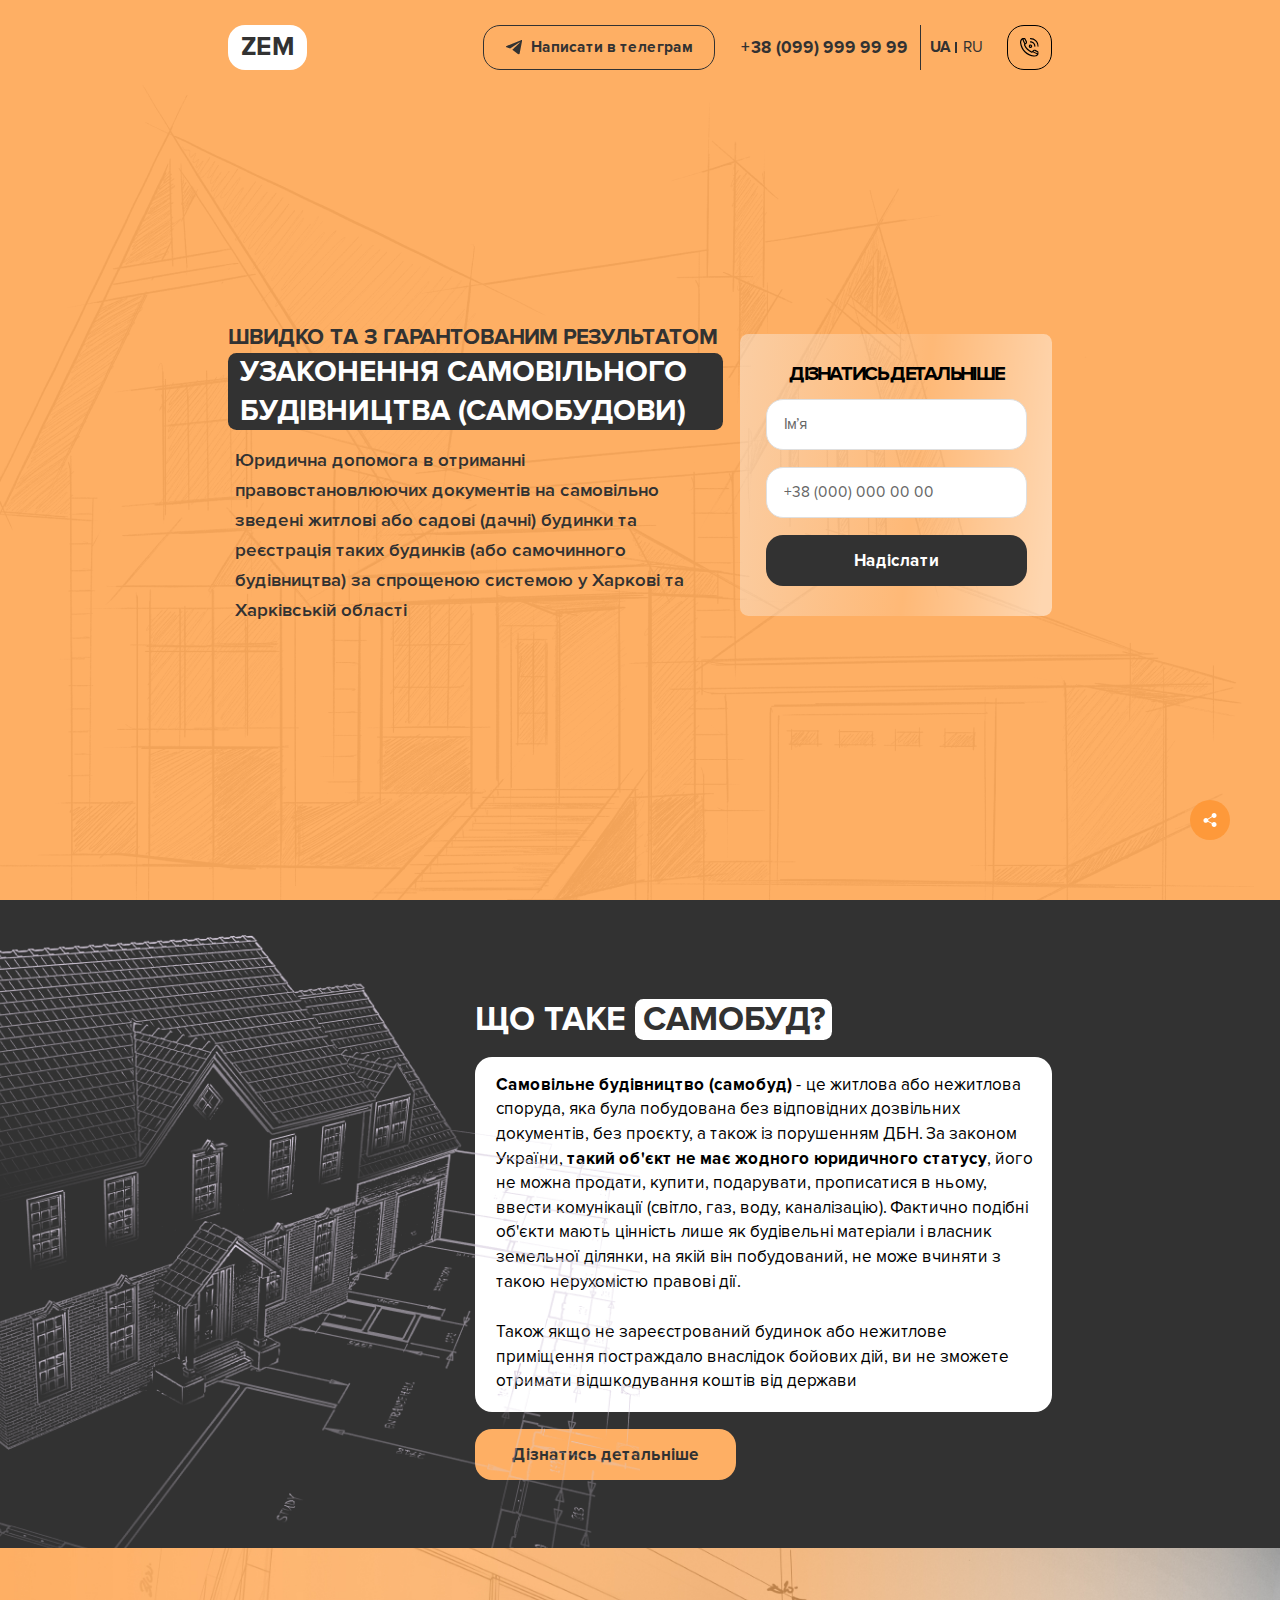
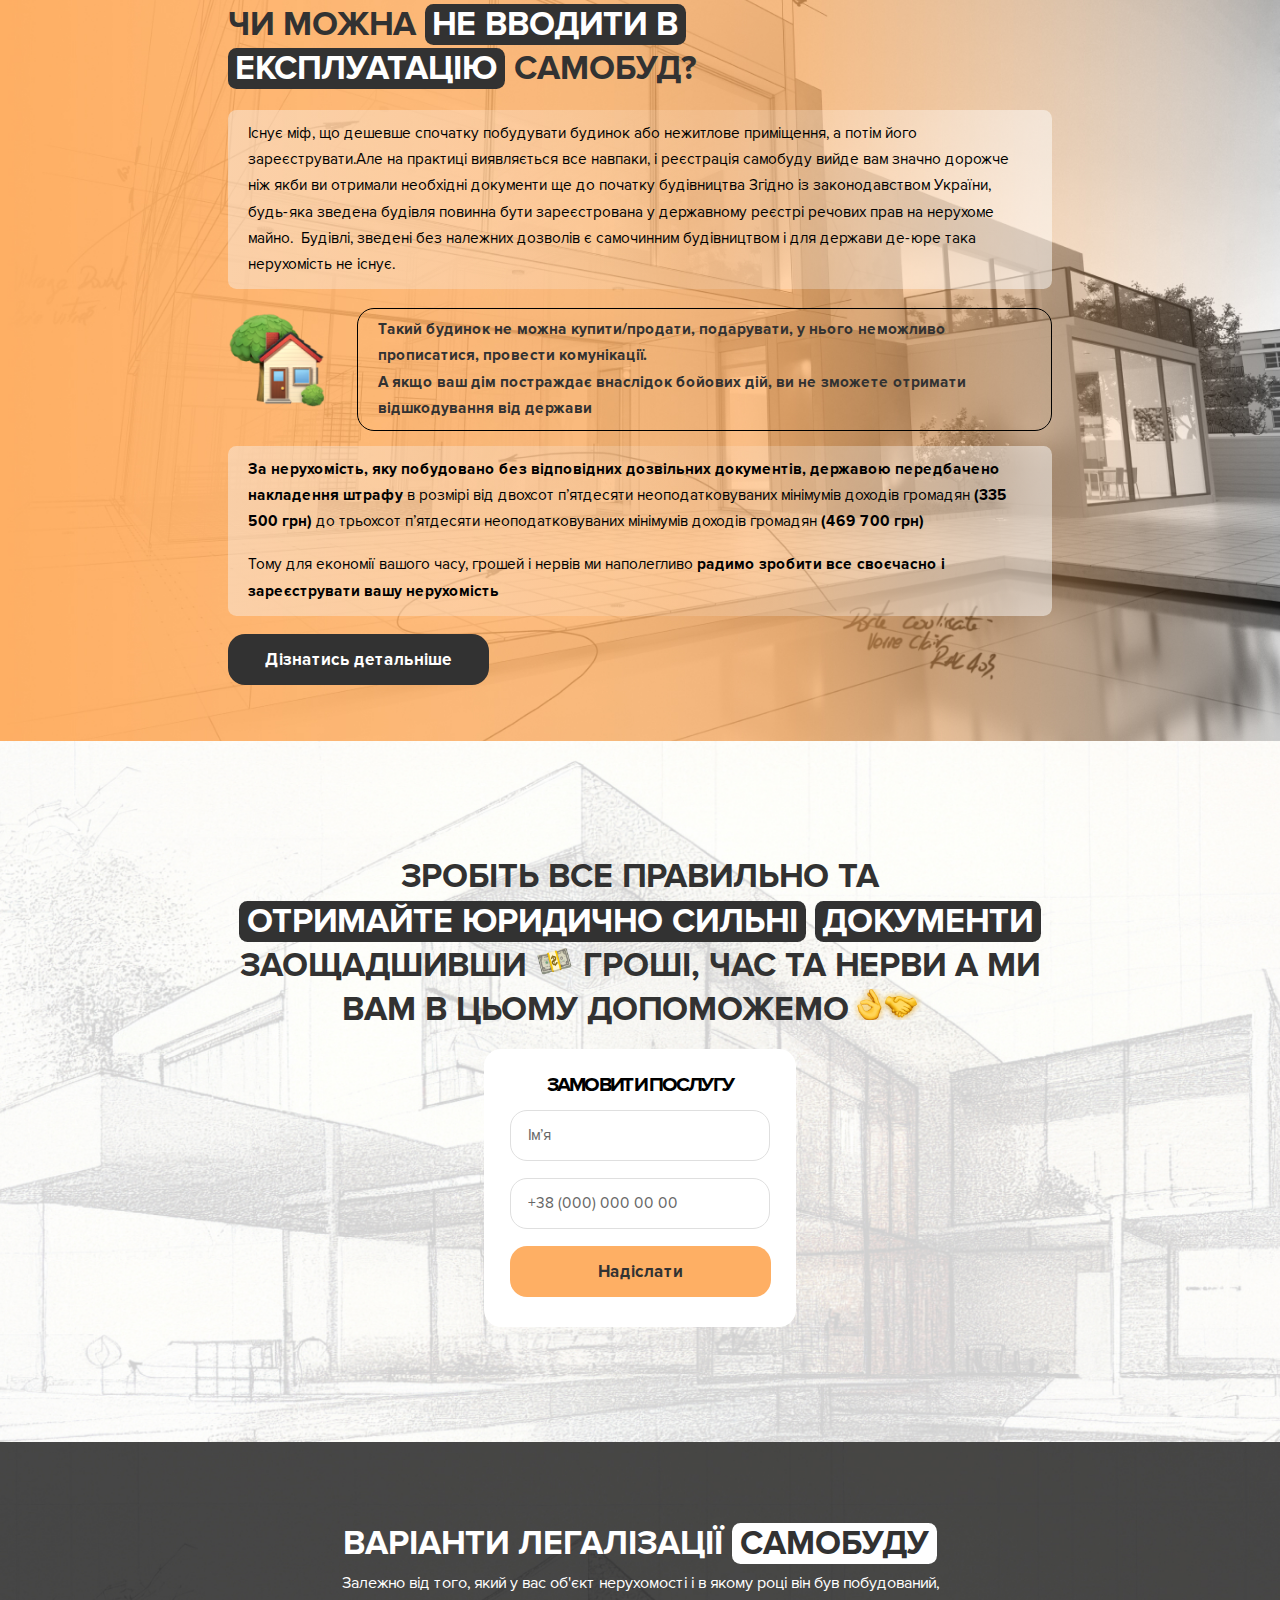
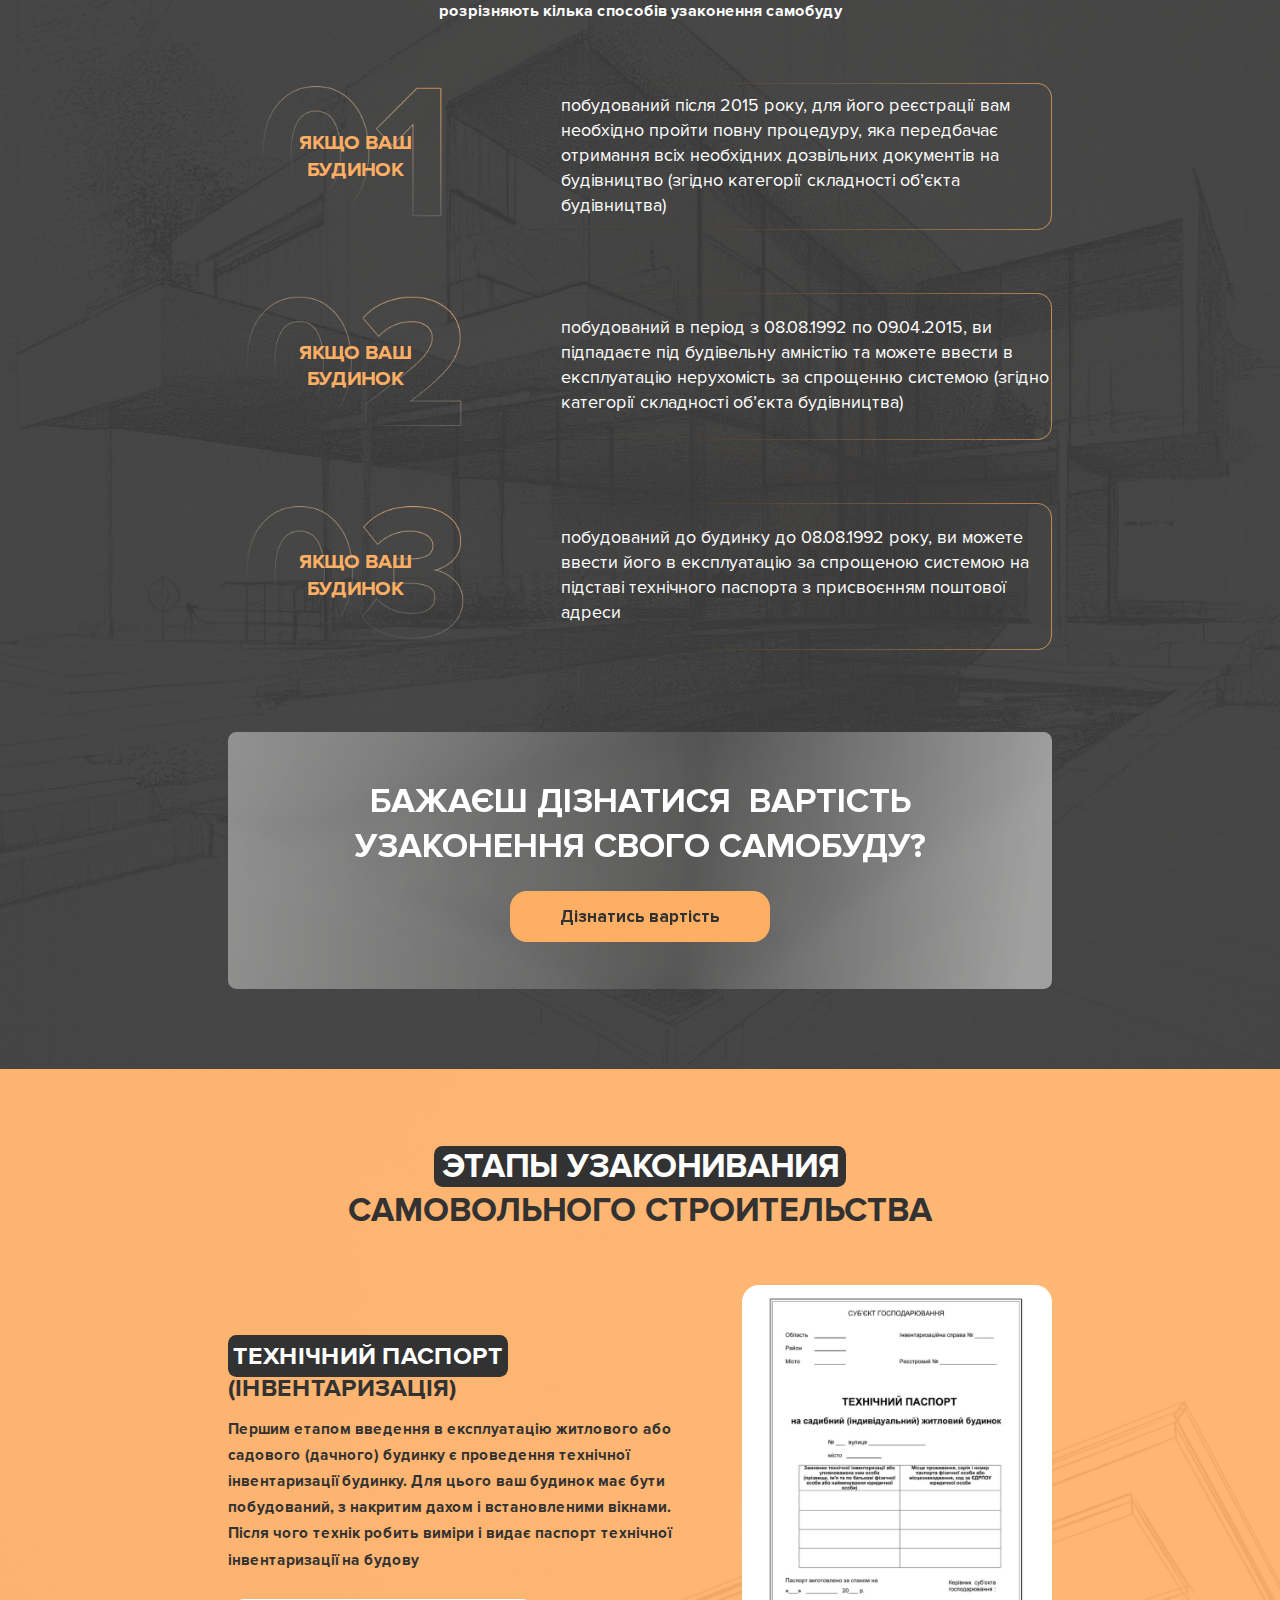
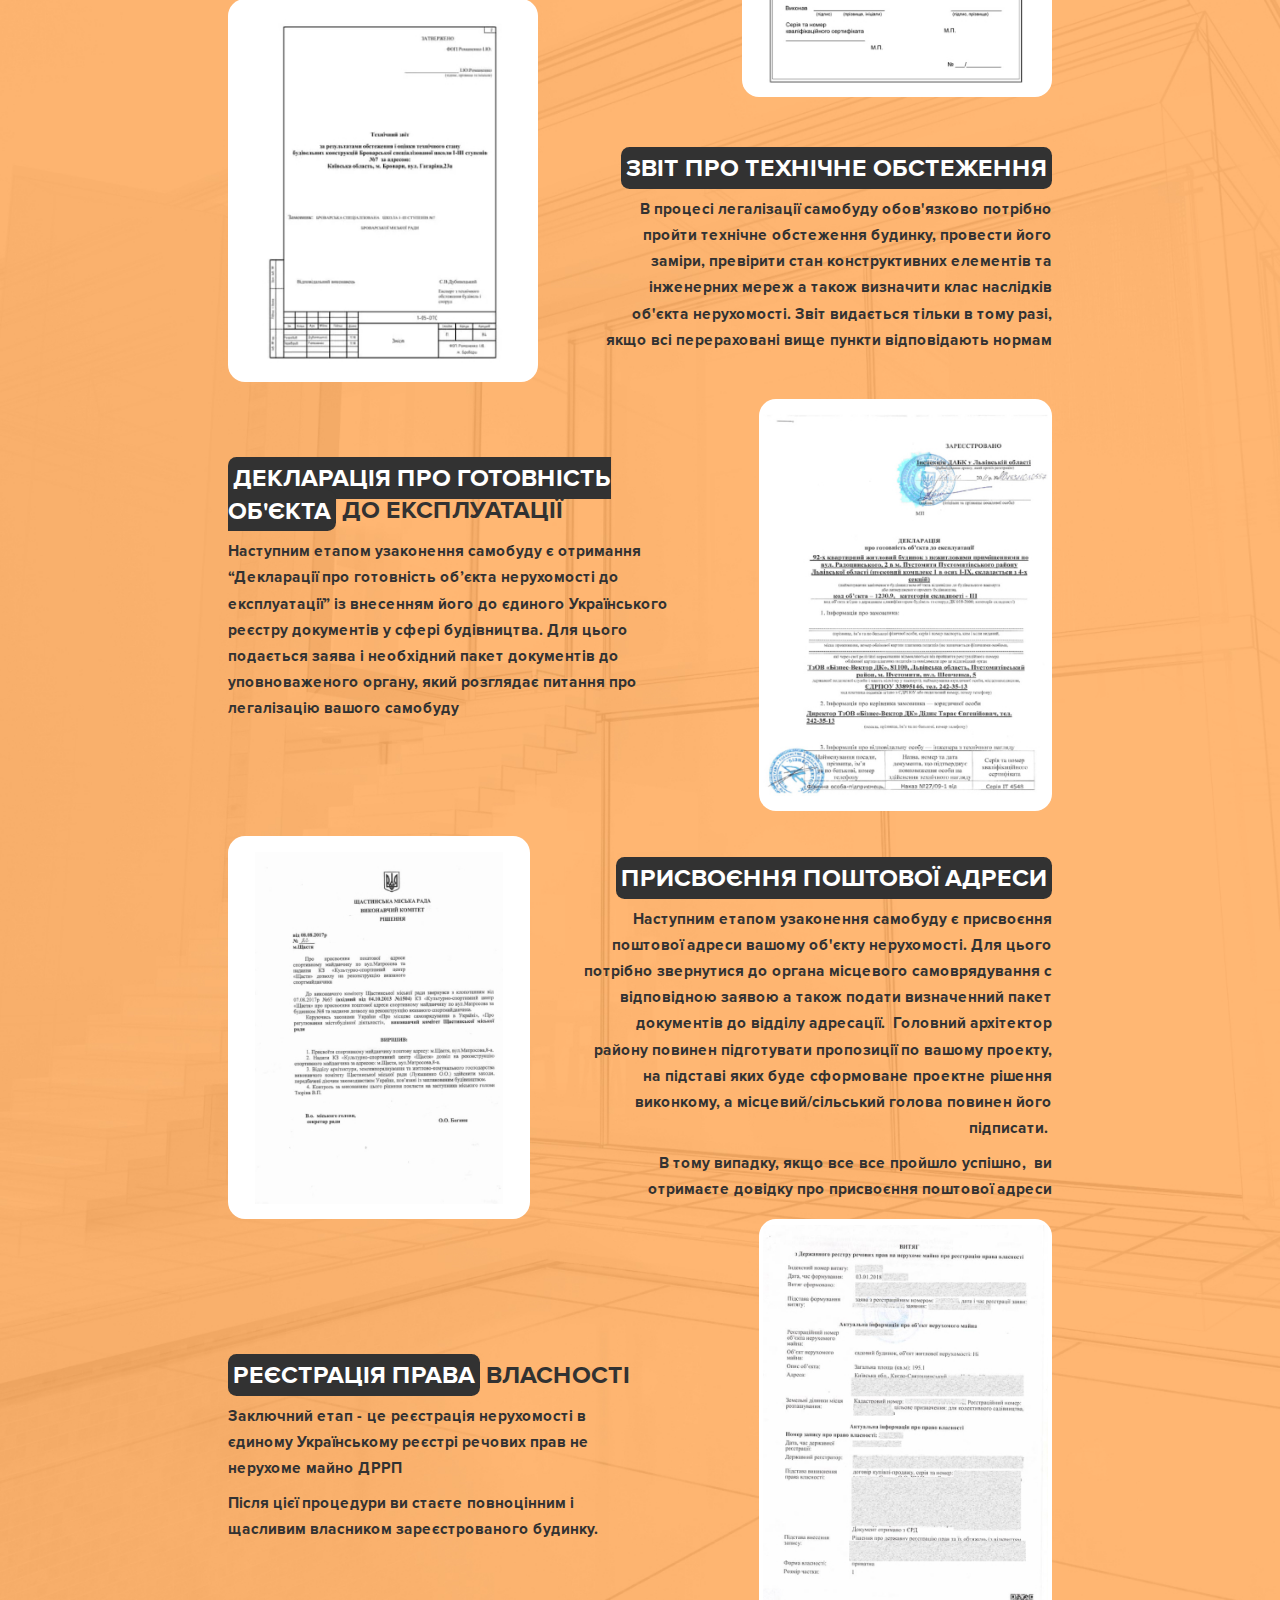
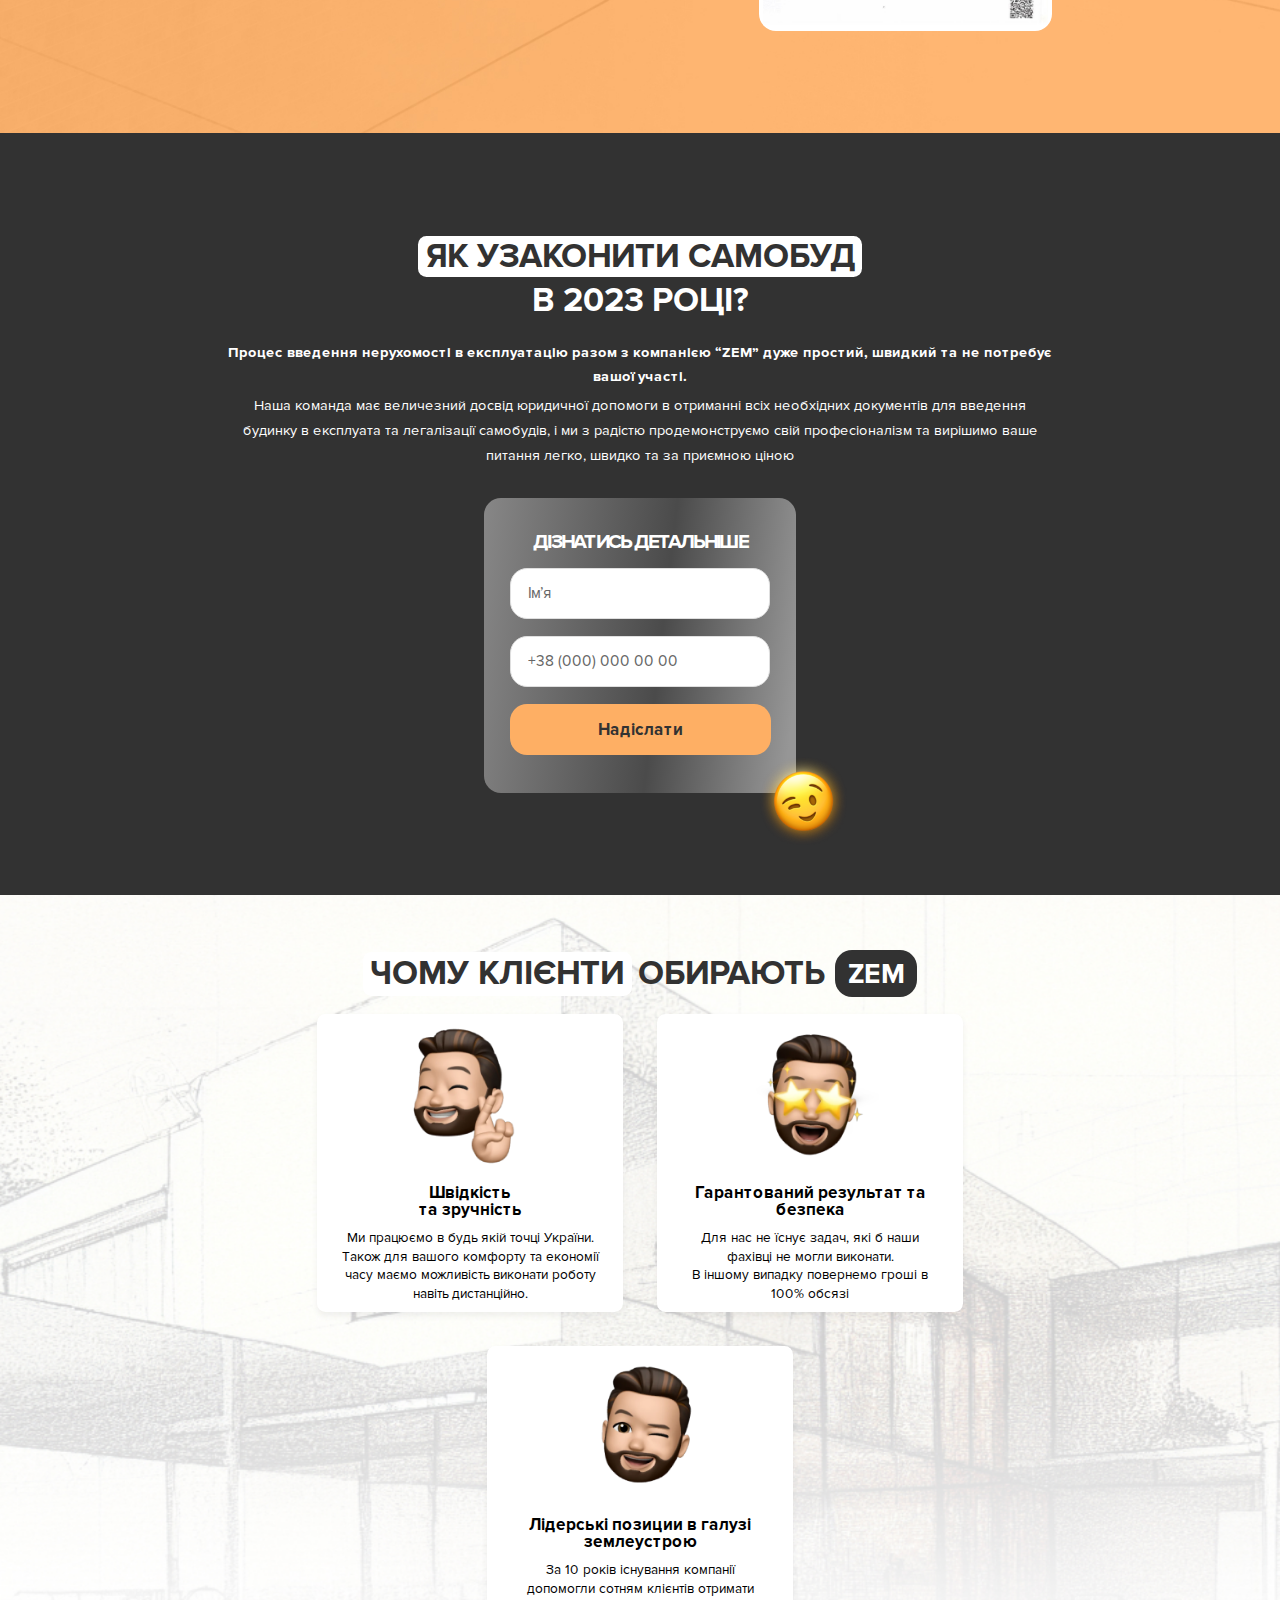
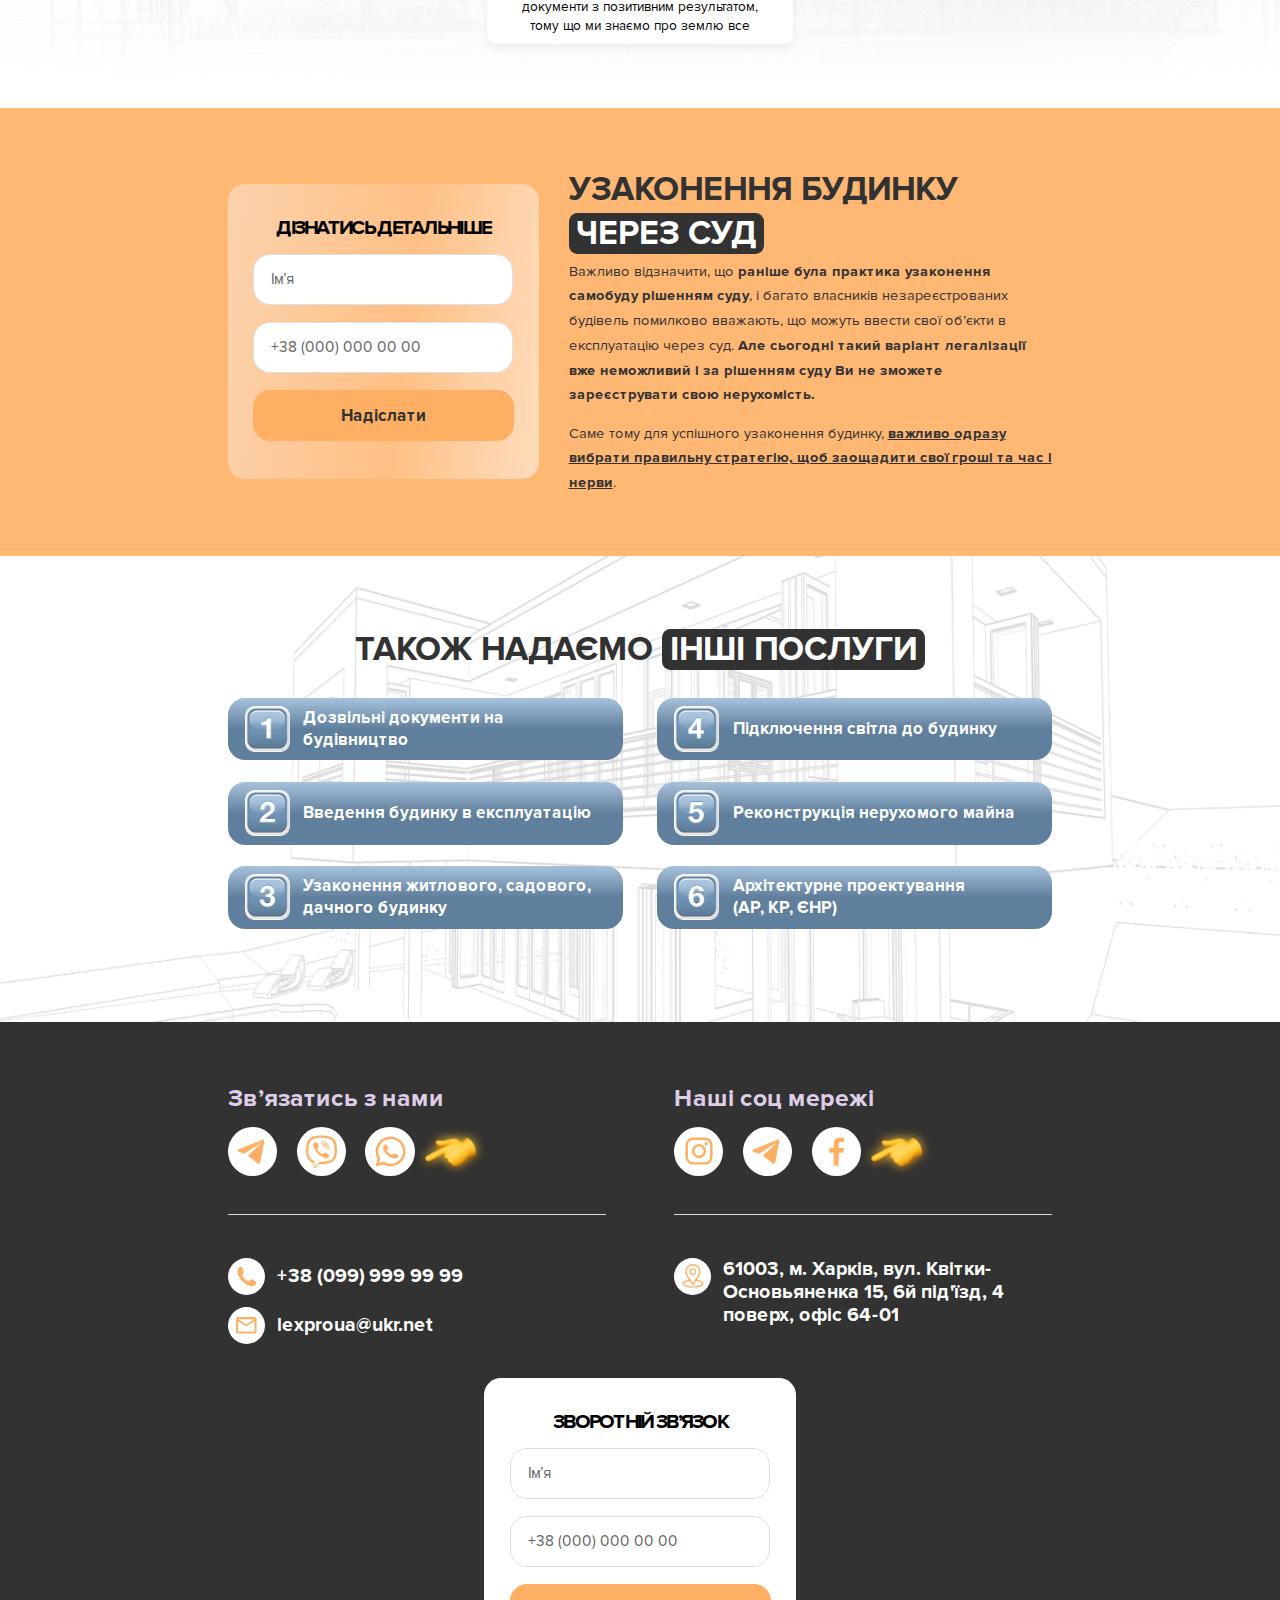
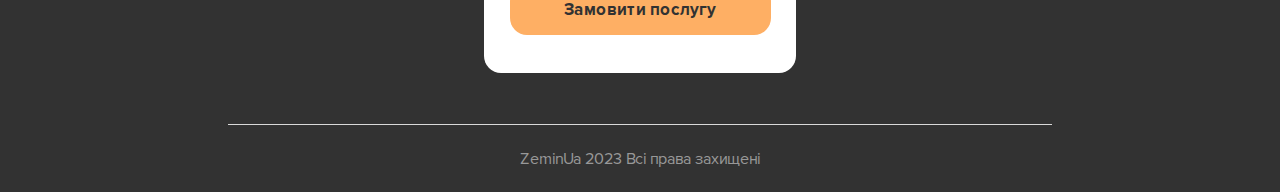
==== commit b9b146bc: "add changes" ====
--- a/index.html
+++ b/index.html
@@ -1,5 +1,6 @@
 <!DOCTYPE html>
 <html lang="en">
+
 <head>
     <meta charset="UTF-8">
     <meta http-equiv="X-UA-Compatible" content="IE=edge">
@@ -10,96 +11,96 @@
 
 <body>
     <svg display="none">
-    <symbol id="telegram" viewBox="0 0 19 17">
-        <g>
-            <path
-                d="M19 0.602225L15.9946 16.2923C15.9946 16.2923 15.5741 17.3801 14.4189 16.8584L7.48458 11.3526L7.45242 11.3364C8.38909 10.4654 15.6524 3.70266 15.9698 3.39612C16.4613 2.92136 16.1562 2.63873 15.5856 2.99736L4.85679 10.053L0.717638 8.61077C0.717638 8.61077 0.0662573 8.37083 0.00359284 7.84911C-0.0598962 7.32653 0.739076 7.0439 0.739076 7.0439L17.6131 0.188948C17.6131 0.188948 19 -0.44207 19 0.602225Z" />
-        </g>
-    </symbol>
-    <symbol id="tel_1" viewBox="0 0 24 24">
-        <g clip-path="url(#clip0_76_1981)">
-            <path
-                d="M12.7135 0.753906C12.7135 0.554994 12.7926 0.364228 12.9332 0.223576C13.0739 0.0829239 13.2646 0.00390625 13.4635 0.00390625C16.257 0.00390625 18.9361 1.11361 20.9114 3.0889C22.8867 5.06418 23.9964 7.74324 23.9964 10.5367C23.9964 10.7356 23.9173 10.9264 23.7767 11.067C23.636 11.2077 23.4453 11.2867 23.2464 11.2867C23.0474 11.2867 22.8567 11.2077 22.716 11.067C22.5754 10.9264 22.4964 10.7356 22.4964 10.5367C22.4964 5.55611 18.4444 1.50414 13.4638 1.50414C13.3653 1.50417 13.2677 1.48479 13.1766 1.4471C13.0856 1.4094 13.0029 1.35414 12.9332 1.28447C12.8635 1.2148 12.8083 1.13208 12.7706 1.04104C12.7329 0.950008 12.7135 0.852437 12.7135 0.753906ZM13.4635 5.66172C14.756 5.66318 15.9952 6.17727 16.9091 7.09119C17.823 8.00511 18.3371 9.24424 18.3385 10.5367C18.3385 10.7356 18.4176 10.9264 18.5582 11.067C18.6989 11.2077 18.8896 11.2867 19.0885 11.2867C19.2875 11.2867 19.4782 11.2077 19.6189 11.067C19.7595 10.9264 19.8385 10.7356 19.8385 10.5367C19.8385 7.02152 16.9788 4.16172 13.4635 4.16172C13.2646 4.16172 13.0739 4.24074 12.9332 4.38139C12.7926 4.52204 12.7135 4.71281 12.7135 4.91172C12.7135 5.11063 12.7926 5.3014 12.9332 5.44205C13.0739 5.5827 13.2646 5.66172 13.4635 5.66172ZM11.2464 10.5367C11.2464 10.0982 11.3765 9.66956 11.6201 9.30498C11.8638 8.9404 12.2101 8.65625 12.6152 8.48847C13.0204 8.32069 13.4662 8.27682 13.8962 8.3624C14.3263 8.44797 14.7214 8.65916 15.0314 8.96925C15.3415 9.27934 15.5526 9.6744 15.6381 10.1045C15.7237 10.5346 15.6798 10.9804 15.5119 11.3855C15.3441 11.7906 15.0599 12.1369 14.6953 12.3805C14.3307 12.6241 13.9021 12.7541 13.4635 12.7541C12.8756 12.7535 12.312 12.5196 11.8963 12.1038C11.4805 11.6881 11.2467 11.1244 11.2461 10.5365L11.2464 10.5367ZM12.7464 10.5367C12.7463 10.6786 12.7884 10.8174 12.8672 10.9354C12.946 11.0534 13.058 11.1454 13.1891 11.1997C13.3202 11.254 13.4644 11.2683 13.6036 11.2406C13.7428 11.213 13.8706 11.1447 13.971 11.0443C14.0713 10.944 14.1397 10.8162 14.1674 10.677C14.1951 10.5378 14.1809 10.3936 14.1266 10.2625C14.0723 10.1314 13.9804 10.0193 13.8624 9.94045C13.7444 9.86161 13.6057 9.81953 13.4638 9.81953C13.2736 9.81969 13.0913 9.89526 12.9567 10.0297C12.8222 10.1641 12.7465 10.3463 12.7461 10.5365L12.7464 10.5367ZM0.0098125 6.05627C0.00587698 6.02509 0.00390434 5.9937 0.00390625 5.96228C0.00390625 3.58103 0.887969 1.68081 2.56061 0.4675C2.98834 0.151922 3.51089 -0.0083678 4.042 0.0130938L5.85063 0.0717813C6.11546 0.077937 6.37339 0.157472 6.5957 0.301532C6.81801 0.445592 6.99597 0.648523 7.10978 0.887734L8.78791 4.33239C9.05193 4.86812 9.12425 5.47819 8.99278 6.06079C8.86131 6.64339 8.53402 7.16329 8.06552 7.53372L6.55863 8.73639C8.43831 12.8743 11.1257 15.5614 15.2635 17.4413L16.4662 15.9344C16.8367 15.4659 17.3566 15.1385 17.9393 15.0071C18.5219 14.8756 19.132 14.9479 19.6678 15.212L23.1124 16.8902C23.3516 17.004 23.5546 17.1819 23.6986 17.4042C23.8427 17.6265 23.9222 17.8844 23.9284 18.1493L23.9871 19.958C24.0084 20.489 23.8482 21.0114 23.5328 21.4392C22.3195 23.1118 20.4194 23.9959 18.038 23.9959C18.0067 23.9959 17.9754 23.994 17.9443 23.99C13.2116 23.3927 9.01811 21.3847 5.81673 18.1833C2.61536 14.9819 0.607375 10.7884 0.0098125 6.05627ZM17.6387 16.8703L17.3398 17.2448C18.9731 18.1581 20.6916 18.9098 22.4709 19.4891L22.4299 18.2266L19.0107 16.5607C18.7816 16.445 18.5194 16.4126 18.2691 16.4691C18.0187 16.5256 17.7959 16.6674 17.6387 16.8703ZM5.7737 1.57033L4.49706 1.52889C5.03833 3.23823 5.7955 4.96014 6.75442 6.66128L7.12989 6.36156C7.33274 6.20437 7.47456 5.98148 7.53101 5.73114C7.58746 5.4808 7.55503 5.21861 7.43927 4.98958L5.7737 1.57033ZM1.50405 5.91564C2.65192 14.847 9.15306 21.3481 18.0844 22.496C19.7808 22.4866 21.1042 21.9572 22.0263 20.9216C20.0677 20.2859 18.1792 19.4516 16.3903 18.4318C16.1869 18.6751 15.9094 18.8451 15.6003 18.9157C15.2911 18.9864 14.9673 18.9538 14.6785 18.823C10.2152 16.8039 7.19608 13.7848 5.17689 9.32144C5.04605 9.03249 5.0135 8.70862 5.08421 8.39942C5.15492 8.09021 5.32501 7.81269 5.56844 7.60933C4.50213 5.75045 3.66278 3.86195 3.0677 1.98344C2.03908 2.90509 1.51352 4.22505 1.50405 5.91564Z" />
-        </g>
-        <defs>
-            <clipPath id="clip0_76_1981">
-                <rect width="24" height="24" fill="white" />
-            </clipPath>
-        </defs>
-    </symbol>
-    <symbol id="viber" viewBox="0 0 24 24">
-        <g id="SVGRepo_bgCarrier" stroke-width="0" />
-
-        <g id="SVGRepo_tracerCarrier" stroke-linecap="round" stroke-linejoin="round" />
-
-        <g id="SVGRepo_iconCarrier">
-
-            <path
-                d="M12.743 13.455s.356.03.547-.206l.374-.47c.18-.232.614-.38 1.04-.144a11.005 11.005 0 0 1 .928.593c.282.207.86.69.862.69.276.233.34.574.152.934l-.002.008a3.896 3.896 0 0 1-.777.957l-.007.005q-.401.335-.789.381a.522.522 0 0 1-.115.008 1.05 1.05 0 0 1-.335-.052l-.009-.012c-.398-.113-1.062-.394-2.169-1.004a12.917 12.917 0 0 1-1.822-1.204 9.553 9.553 0 0 1-.82-.727l-.027-.027-.028-.028-.028-.027-.027-.028a9.553 9.553 0 0 1-.727-.82A12.93 12.93 0 0 1 7.76 10.46c-.61-1.107-.891-1.77-1.004-2.17l-.012-.008a1.05 1.05 0 0 1-.051-.335.506.506 0 0 1 .007-.115q.048-.387.382-.79l.005-.007a3.888 3.888 0 0 1 .957-.777l.007-.001c.36-.188.702-.124.934.15.002.001.484.58.69.862a11.005 11.005 0 0 1 .593.929c.237.425.089.86-.144 1.04l-.47.373c-.237.192-.206.548-.206.548s.696 2.633 3.295 3.296zm-.878-7.875a.253.253 0 0 0-.256.252.253.253 0 0 0 .252.254c1.353.01 2.454.447 3.356 1.326.894.872 1.351 2.057 1.363 3.611a.253.253 0 0 0 .254.252.253.253 0 0 0 .252-.255c-.013-1.654-.517-2.996-1.516-3.97-.99-.965-2.242-1.46-3.705-1.47Zm.463 1.313a.253.253 0 0 0-.271.234.253.253 0 0 0 .234.271c.966.071 1.682.387 2.205.957.524.573.773 1.27.754 2.141a.253.253 0 0 0 .248.258.253.253 0 0 0 .258-.246c.021-.978-.276-1.827-.887-2.494-.617-.674-1.48-1.044-2.54-1.121Zm.379 1.357a.253.253 0 0 0-.266.24.253.253 0 0 0 .239.266c.436.023.73.146.93.351.198.206.32.516.343.971a.253.253 0 0 0 .264.24.253.253 0 0 0 .24-.263c-.027-.537-.18-.984-.484-1.3-.305-.314-.743-.478-1.266-.505Zm6.636-4.3c-.497-.458-2.506-1.916-6.98-1.936 0 0-5.275-.318-7.847 2.041-1.431 1.432-1.935 3.527-1.988 6.125-.053 2.597-.122 7.465 4.57 8.785h.005L7.1 20.98s-.03.815.507.981c.65.202 1.03-.418 1.65-1.086.341-.367.811-.905 1.165-1.317 3.21.27 5.678-.347 5.958-.439.648-.21 4.315-.68 4.91-5.547.616-5.017-.297-8.19-1.947-9.621Zm.544 9.262c-.504 4.064-3.478 4.32-4.026 4.496-.233.075-2.401.614-5.127.436 0 0-2.031 2.45-2.666 3.088-.099.1-.215.14-.293.12-.11-.027-.14-.156-.138-.345l.017-3.347s-.002 0 0 0c-3.97-1.102-3.738-5.246-3.693-7.415.045-2.17.453-3.947 1.664-5.143C7.8 3.132 12.28 3.426 12.28 3.426c3.784.017 5.598 1.157 6.018 1.538 1.396 1.196 2.108 4.056 1.588 8.247z"
-                class="cls-1" style="stroke-width:.0300125" />
-
-        </g>
-    </symbol>
-    <symbol id="whatsapp" viewBox="0 0 24 24">
-        <g id="SVGRepo_bgCarrier" stroke-width="0" />
-
-        <g id="SVGRepo_tracerCarrier" stroke-linecap="round" stroke-linejoin="round" />
-
-        <g id="SVGRepo_iconCarrier">
-            <path
-                d="M17.6 6.31999C16.8669 5.58141 15.9943 4.99596 15.033 4.59767C14.0716 4.19938 13.0406 3.99622 12 3.99999C10.6089 4.00135 9.24248 4.36819 8.03771 5.06377C6.83294 5.75935 5.83208 6.75926 5.13534 7.96335C4.4386 9.16745 4.07046 10.5335 4.06776 11.9246C4.06507 13.3158 4.42793 14.6832 5.12 15.89L4 20L8.2 18.9C9.35975 19.5452 10.6629 19.8891 11.99 19.9C14.0997 19.9001 16.124 19.0668 17.6222 17.5816C19.1205 16.0965 19.9715 14.0796 19.99 11.97C19.983 10.9173 19.7682 9.87634 19.3581 8.9068C18.948 7.93725 18.3505 7.05819 17.6 6.31999ZM12 18.53C10.8177 18.5308 9.65701 18.213 8.64 17.61L8.4 17.46L5.91 18.12L6.57 15.69L6.41 15.44C5.55925 14.0667 5.24174 12.429 5.51762 10.8372C5.7935 9.24545 6.64361 7.81015 7.9069 6.80322C9.1702 5.79628 10.7589 5.28765 12.3721 5.37368C13.9853 5.4597 15.511 6.13441 16.66 7.26999C17.916 8.49818 18.635 10.1735 18.66 11.93C18.6442 13.6859 17.9355 15.3645 16.6882 16.6006C15.441 17.8366 13.756 18.5301 12 18.53ZM15.61 13.59C15.41 13.49 14.44 13.01 14.26 12.95C14.08 12.89 13.94 12.85 13.81 13.05C13.6144 13.3181 13.404 13.5751 13.18 13.82C13.07 13.96 12.95 13.97 12.75 13.82C11.6097 13.3694 10.6597 12.5394 10.06 11.47C9.85 11.12 10.26 11.14 10.64 10.39C10.6681 10.3359 10.6827 10.2759 10.6827 10.215C10.6827 10.1541 10.6681 10.0941 10.64 10.04C10.64 9.93999 10.19 8.95999 10.03 8.56999C9.87 8.17999 9.71 8.23999 9.58 8.22999H9.19C9.08895 8.23154 8.9894 8.25465 8.898 8.29776C8.8066 8.34087 8.72546 8.403 8.66 8.47999C8.43562 8.69817 8.26061 8.96191 8.14676 9.25343C8.03291 9.54495 7.98287 9.85749 8 10.17C8.0627 10.9181 8.34443 11.6311 8.81 12.22C9.6622 13.4958 10.8301 14.5293 12.2 15.22C12.9185 15.6394 13.7535 15.8148 14.58 15.72C14.8552 15.6654 15.1159 15.5535 15.345 15.3915C15.5742 15.2296 15.7667 15.0212 15.91 14.78C16.0428 14.4856 16.0846 14.1583 16.03 13.84C15.94 13.74 15.81 13.69 15.61 13.59Z" />
-        </g>
-    </symbol>
-    <symbol id="instagram" viewBox="0 0 30 30">
-        <g>
-            <path
-                d="M15 3.12048C18.8434 3.12048 19.3675 3.12048 20.9398 3.12048C22.3374 3.12048 23.0361 3.46988 23.5602 3.64458C24.259 3.99398 24.7831 4.16868 25.3072 4.69277C25.8313 5.21687 26.1807 5.74097 26.3554 6.43976C26.5301 6.96386 26.7048 7.66265 26.8795 9.06024C26.8795 10.6325 26.8795 10.9819 26.8795 15C26.8795 19.0181 26.8795 19.3675 26.8795 20.9398C26.8795 22.3374 26.5301 23.0361 26.3554 23.5602C26.006 24.259 25.8313 24.7831 25.3072 25.3072C24.7831 25.8313 24.259 26.1807 23.5602 26.3554C23.0361 26.5301 22.3374 26.7048 20.9398 26.8795C19.3675 26.8795 19.0181 26.8795 15 26.8795C10.9819 26.8795 10.6325 26.8795 9.06024 26.8795C7.66265 26.8795 6.96386 26.5301 6.43976 26.3554C5.74097 26.006 5.21687 25.8313 4.69277 25.3072C4.16868 24.7831 3.81928 24.259 3.64458 23.5602C3.46988 23.0361 3.29518 22.3374 3.12048 20.9398C3.12048 19.3675 3.12048 19.0181 3.12048 15C3.12048 10.9819 3.12048 10.6325 3.12048 9.06024C3.12048 7.66265 3.46988 6.96386 3.64458 6.43976C3.99398 5.74097 4.16868 5.21687 4.69277 4.69277C5.21687 4.16868 5.74097 3.81928 6.43976 3.64458C6.96386 3.46988 7.66265 3.29518 9.06024 3.12048C10.6325 3.12048 11.1566 3.12048 15 3.12048ZM15 0.5C10.9819 0.5 10.6325 0.5 9.06024 0.5C7.48795 0.5 6.43976 0.849399 5.56627 1.1988C4.69277 1.54819 3.81928 2.07229 2.94578 2.94578C2.07229 3.81928 1.72289 4.51807 1.1988 5.56627C0.849399 6.43976 0.674699 7.48795 0.5 9.06024C0.5 10.6325 0.5 11.1566 0.5 15C0.5 19.0181 0.5 19.3675 0.5 20.9398C0.5 22.512 0.849399 23.5602 1.1988 24.4337C1.54819 25.3072 2.07229 26.1807 2.94578 27.0542C3.81928 27.9277 4.51807 28.2771 5.56627 28.8012C6.43976 29.1506 7.48795 29.3253 9.06024 29.5C10.6325 29.5 11.1566 29.5 15 29.5C18.8434 29.5 19.3675 29.5 20.9398 29.5C22.512 29.5 23.5602 29.1506 24.4337 28.8012C25.3072 28.4518 26.1807 27.9277 27.0542 27.0542C27.9277 26.1807 28.2771 25.4819 28.8012 24.4337C29.1506 23.5602 29.3253 22.512 29.5 20.9398C29.5 19.3675 29.5 18.8434 29.5 15C29.5 11.1566 29.5 10.6325 29.5 9.06024C29.5 7.48795 29.1506 6.43976 28.8012 5.56627C28.4518 4.69277 27.9277 3.81928 27.0542 2.94578C26.1807 2.07229 25.4819 1.72289 24.4337 1.1988C23.5602 0.849399 22.512 0.674699 20.9398 0.5C19.3675 0.5 19.0181 0.5 15 0.5Z" />
-            <path
-                d="M15 7.48795C10.8072 7.48795 7.48795 10.8072 7.48795 15C7.48795 19.1928 10.8072 22.512 15 22.512C19.1928 22.512 22.512 19.1928 22.512 15C22.512 10.8072 19.1928 7.48795 15 7.48795ZM15 19.8916C12.3795 19.8916 10.1084 17.7952 10.1084 15C10.1084 12.3795 12.2048 10.1084 15 10.1084C17.6205 10.1084 19.8916 12.2048 19.8916 15C19.8916 17.6205 17.6205 19.8916 15 19.8916Z" />
-            <path
-                d="M22.6867 9.06024C23.6516 9.06024 24.4337 8.27809 24.4337 7.31325C24.4337 6.34842 23.6516 5.56627 22.6867 5.56627C21.7219 5.56627 20.9398 6.34842 20.9398 7.31325C20.9398 8.27809 21.7219 9.06024 22.6867 9.06024Z" />
-        </g>
-    </symbol>
-    <symbol id="telegram" viewBox="0 0 18 34">
-        <g>
-            <path
-                d="M11.4035 18.5286H16.8007L17.6481 13.0124H11.4024V9.99755C11.4024 7.70605 12.1467 5.67406 14.2772 5.67406H17.7008V0.860234C17.0993 0.778513 15.8271 0.599609 13.4232 0.599609C8.40366 0.599609 5.46085 3.26659 5.46085 9.34268V13.0124H0.300781V18.5286H5.46085V33.6901C6.48277 33.8447 7.51785 33.9496 8.58038 33.9496C9.54083 33.9496 10.4782 33.8613 11.4035 33.7354V18.5286Z" />
-        </g>
-    </symbol>
-    <symbol id="tel_2" viewBox="0 0 32 32">
-        <g id="SVGRepo_bgCarrier" stroke-width="0" />
-
-        <g id="SVGRepo_tracerCarrier" stroke-linecap="round" stroke-linejoin="round" />
-
-        <g id="SVGRepo_iconCarrier">
-            <title>phone</title>
-            <path
-                d="M0 10.375c0 0.938 0.344 1.969 0.781 3.063s1 2.125 1.438 2.906c1.188 2.063 2.719 4.094 4.469 5.781s3.813 3.094 6.125 3.938c1.344 0.531 2.688 1.125 4.188 1.125 0.75 0 1.813-0.281 2.781-0.688 0.938-0.406 1.781-1.031 2.094-1.781 0.125-0.281 0.281-0.656 0.375-1.094 0.094-0.406 0.156-0.813 0.156-1.094 0-0.156 0-0.313-0.031-0.344-0.094-0.188-0.313-0.344-0.563-0.5-0.563-0.281-0.656-0.375-1.5-0.875-0.875-0.5-1.781-1.063-2.563-1.469-0.375-0.219-0.625-0.313-0.719-0.313-0.5 0-1.125 0.688-1.656 1.438-0.563 0.75-1.188 1.438-1.625 1.438-0.219 0-0.438-0.094-0.688-0.25s-0.5-0.281-0.656-0.375c-2.75-1.563-4.594-3.406-6.156-6.125-0.188-0.313-0.625-0.969-0.625-1.313 0-0.406 0.563-0.875 1.125-1.375 0.531-0.469 1.094-1.031 1.094-1.719 0-0.094-0.063-0.375-0.188-0.781-0.281-0.813-0.656-1.75-0.969-2.656-0.156-0.438-0.281-0.75-0.313-0.906-0.063-0.094-0.094-0.219-0.125-0.375s-0.094-0.281-0.125-0.406c-0.094-0.281-0.25-0.5-0.406-0.625-0.156-0.063-0.531-0.156-0.906-0.188-0.375 0-0.813-0.031-1-0.031-0.094 0-0.219 0-0.344 0.031h-0.406c-1 0.438-1.719 1.313-2.25 2.344-0.5 1.031-0.813 2.188-0.813 3.219z" />
-        </g>
-    </symbol>
-    <symbol id="email" viewBox="0 0 24 24">
-        <g>
-            <path fill="none" d="M0 0h24v24H0V0z"></path>
-            <path
-                d="M22 6c0-1.1-.9-2-2-2H4c-1.1 0-2 .9-2 2v12c0 1.1.9 2 2 2h16c1.1 0 2-.9 2-2V6zm-2 0l-8 5-8-5h16zm0 12H4V8l8 5 8-5v10z">
-            </path>
-        </g>
-    </symbol>
-    <symbol id="facebook" viewBox="0 0 18 34">
-        <g>
-            <path
-                d="M11.4035 18.5286H16.8007L17.6481 13.0124H11.4024V9.99755C11.4024 7.70605 12.1467 5.67406 14.2772 5.67406H17.7008V0.860234C17.0993 0.778513 15.8271 0.599609 13.4232 0.599609C8.40366 0.599609 5.46085 3.26659 5.46085 9.34268V13.0124H0.300781V18.5286H5.46085V33.6901C6.48277 33.8447 7.51785 33.9496 8.58038 33.9496C9.54083 33.9496 10.4782 33.8613 11.4035 33.7354V18.5286Z" />
-        </g>
-    </symbol>
-    <symbol id="point" viewBox="0 0 27 27">
-        <g>
-            <path
-                d="M18.0075 17.8392C20.8807 13.3308 20.5195 13.8933 20.6023 13.7757C21.6483 12.3003 22.2012 10.5639 22.2012 8.75391C22.2012 3.95402 18.3062 0 13.5 0C8.7095 0 4.79883 3.94622 4.79883 8.75391C4.79883 10.5627 5.3633 12.3446 6.44361 13.8399L8.99237 17.8393C6.26732 18.2581 1.63477 19.506 1.63477 22.2539C1.63477 23.2556 2.28857 24.6831 5.40327 25.7955C7.57814 26.5722 10.4536 27 13.5 27C19.1966 27 25.3652 25.3931 25.3652 22.2539C25.3652 19.5055 20.7381 18.2589 18.0075 17.8392ZM7.76508 12.9698L7.73782 12.9298L6.38086 8.75391C6.38086 4.79788 9.56633 1.58203 13.5 1.58203C17.4255 1.58203 20.6191 4.7993 20.6191 8.75391C20.6191 10.2297 20.1698 11.6457 19.3195 12.8498C19.2432 12.9503 19.6408 12.3327 13.5 21.9686L7.76508 12.9698ZM13.5 25.418C7.27766 25.418 3.2168 23.589 3.2168 22.2539C3.2168 21.3566 5.30339 19.8811 9.92714 19.306L12.8329 23.8656C12.9781 24.0935 13.2297 24.2314 13.4999 24.2314C13.7702 24.2314 14.0218 24.0934 14.167 23.8656L17.0727 19.306C21.6966 19.8811 23.7832 21.3566 23.7832 22.2539C23.7832 23.5776 19.7589 25.418 13.5 25.418Z" />
-            <path
-                d="M13.5 4.79883C11.3192 4.79883 9.54492 6.57308 9.54492 8.75391C9.54492 10.9347 11.3192 12.709 13.5 12.709C15.6808 12.709 17.4551 10.9347 17.4551 8.75391C17.4551 6.57308 15.6808 4.79883 13.5 4.79883ZM13.5 11.127C12.1915 11.127 11.127 10.0624 11.127 8.75391C11.127 7.44541 12.1915 6.38086 13.5 6.38086C14.8085 6.38086 15.873 7.44541 15.873 8.75391C15.873 10.0624 14.8085 11.127 13.5 11.127Z" />
-        </g>
-    </symbol>
-</svg>
+        <symbol id="telegram" viewBox="0 0 19 17">
+            <g>
+                <path
+                    d="M19 0.602225L15.9946 16.2923C15.9946 16.2923 15.5741 17.3801 14.4189 16.8584L7.48458 11.3526L7.45242 11.3364C8.38909 10.4654 15.6524 3.70266 15.9698 3.39612C16.4613 2.92136 16.1562 2.63873 15.5856 2.99736L4.85679 10.053L0.717638 8.61077C0.717638 8.61077 0.0662573 8.37083 0.00359284 7.84911C-0.0598962 7.32653 0.739076 7.0439 0.739076 7.0439L17.6131 0.188948C17.6131 0.188948 19 -0.44207 19 0.602225Z" />
+            </g>
+        </symbol>
+        <symbol id="tel_1" viewBox="0 0 24 24">
+            <g clip-path="url(#clip0_76_1981)">
+                <path
+                    d="M12.7135 0.753906C12.7135 0.554994 12.7926 0.364228 12.9332 0.223576C13.0739 0.0829239 13.2646 0.00390625 13.4635 0.00390625C16.257 0.00390625 18.9361 1.11361 20.9114 3.0889C22.8867 5.06418 23.9964 7.74324 23.9964 10.5367C23.9964 10.7356 23.9173 10.9264 23.7767 11.067C23.636 11.2077 23.4453 11.2867 23.2464 11.2867C23.0474 11.2867 22.8567 11.2077 22.716 11.067C22.5754 10.9264 22.4964 10.7356 22.4964 10.5367C22.4964 5.55611 18.4444 1.50414 13.4638 1.50414C13.3653 1.50417 13.2677 1.48479 13.1766 1.4471C13.0856 1.4094 13.0029 1.35414 12.9332 1.28447C12.8635 1.2148 12.8083 1.13208 12.7706 1.04104C12.7329 0.950008 12.7135 0.852437 12.7135 0.753906ZM13.4635 5.66172C14.756 5.66318 15.9952 6.17727 16.9091 7.09119C17.823 8.00511 18.3371 9.24424 18.3385 10.5367C18.3385 10.7356 18.4176 10.9264 18.5582 11.067C18.6989 11.2077 18.8896 11.2867 19.0885 11.2867C19.2875 11.2867 19.4782 11.2077 19.6189 11.067C19.7595 10.9264 19.8385 10.7356 19.8385 10.5367C19.8385 7.02152 16.9788 4.16172 13.4635 4.16172C13.2646 4.16172 13.0739 4.24074 12.9332 4.38139C12.7926 4.52204 12.7135 4.71281 12.7135 4.91172C12.7135 5.11063 12.7926 5.3014 12.9332 5.44205C13.0739 5.5827 13.2646 5.66172 13.4635 5.66172ZM11.2464 10.5367C11.2464 10.0982 11.3765 9.66956 11.6201 9.30498C11.8638 8.9404 12.2101 8.65625 12.6152 8.48847C13.0204 8.32069 13.4662 8.27682 13.8962 8.3624C14.3263 8.44797 14.7214 8.65916 15.0314 8.96925C15.3415 9.27934 15.5526 9.6744 15.6381 10.1045C15.7237 10.5346 15.6798 10.9804 15.5119 11.3855C15.3441 11.7906 15.0599 12.1369 14.6953 12.3805C14.3307 12.6241 13.9021 12.7541 13.4635 12.7541C12.8756 12.7535 12.312 12.5196 11.8963 12.1038C11.4805 11.6881 11.2467 11.1244 11.2461 10.5365L11.2464 10.5367ZM12.7464 10.5367C12.7463 10.6786 12.7884 10.8174 12.8672 10.9354C12.946 11.0534 13.058 11.1454 13.1891 11.1997C13.3202 11.254 13.4644 11.2683 13.6036 11.2406C13.7428 11.213 13.8706 11.1447 13.971 11.0443C14.0713 10.944 14.1397 10.8162 14.1674 10.677C14.1951 10.5378 14.1809 10.3936 14.1266 10.2625C14.0723 10.1314 13.9804 10.0193 13.8624 9.94045C13.7444 9.86161 13.6057 9.81953 13.4638 9.81953C13.2736 9.81969 13.0913 9.89526 12.9567 10.0297C12.8222 10.1641 12.7465 10.3463 12.7461 10.5365L12.7464 10.5367ZM0.0098125 6.05627C0.00587698 6.02509 0.00390434 5.9937 0.00390625 5.96228C0.00390625 3.58103 0.887969 1.68081 2.56061 0.4675C2.98834 0.151922 3.51089 -0.0083678 4.042 0.0130938L5.85063 0.0717813C6.11546 0.077937 6.37339 0.157472 6.5957 0.301532C6.81801 0.445592 6.99597 0.648523 7.10978 0.887734L8.78791 4.33239C9.05193 4.86812 9.12425 5.47819 8.99278 6.06079C8.86131 6.64339 8.53402 7.16329 8.06552 7.53372L6.55863 8.73639C8.43831 12.8743 11.1257 15.5614 15.2635 17.4413L16.4662 15.9344C16.8367 15.4659 17.3566 15.1385 17.9393 15.0071C18.5219 14.8756 19.132 14.9479 19.6678 15.212L23.1124 16.8902C23.3516 17.004 23.5546 17.1819 23.6986 17.4042C23.8427 17.6265 23.9222 17.8844 23.9284 18.1493L23.9871 19.958C24.0084 20.489 23.8482 21.0114 23.5328 21.4392C22.3195 23.1118 20.4194 23.9959 18.038 23.9959C18.0067 23.9959 17.9754 23.994 17.9443 23.99C13.2116 23.3927 9.01811 21.3847 5.81673 18.1833C2.61536 14.9819 0.607375 10.7884 0.0098125 6.05627ZM17.6387 16.8703L17.3398 17.2448C18.9731 18.1581 20.6916 18.9098 22.4709 19.4891L22.4299 18.2266L19.0107 16.5607C18.7816 16.445 18.5194 16.4126 18.2691 16.4691C18.0187 16.5256 17.7959 16.6674 17.6387 16.8703ZM5.7737 1.57033L4.49706 1.52889C5.03833 3.23823 5.7955 4.96014 6.75442 6.66128L7.12989 6.36156C7.33274 6.20437 7.47456 5.98148 7.53101 5.73114C7.58746 5.4808 7.55503 5.21861 7.43927 4.98958L5.7737 1.57033ZM1.50405 5.91564C2.65192 14.847 9.15306 21.3481 18.0844 22.496C19.7808 22.4866 21.1042 21.9572 22.0263 20.9216C20.0677 20.2859 18.1792 19.4516 16.3903 18.4318C16.1869 18.6751 15.9094 18.8451 15.6003 18.9157C15.2911 18.9864 14.9673 18.9538 14.6785 18.823C10.2152 16.8039 7.19608 13.7848 5.17689 9.32144C5.04605 9.03249 5.0135 8.70862 5.08421 8.39942C5.15492 8.09021 5.32501 7.81269 5.56844 7.60933C4.50213 5.75045 3.66278 3.86195 3.0677 1.98344C2.03908 2.90509 1.51352 4.22505 1.50405 5.91564Z" />
+            </g>
+            <defs>
+                <clipPath id="clip0_76_1981">
+                    <rect width="24" height="24" fill="white" />
+                </clipPath>
+            </defs>
+        </symbol>
+        <symbol id="viber" viewBox="0 0 24 24">
+            <g id="SVGRepo_bgCarrier" stroke-width="0" />
+
+            <g id="SVGRepo_tracerCarrier" stroke-linecap="round" stroke-linejoin="round" />
+
+            <g id="SVGRepo_iconCarrier">
+
+                <path
+                    d="M12.743 13.455s.356.03.547-.206l.374-.47c.18-.232.614-.38 1.04-.144a11.005 11.005 0 0 1 .928.593c.282.207.86.69.862.69.276.233.34.574.152.934l-.002.008a3.896 3.896 0 0 1-.777.957l-.007.005q-.401.335-.789.381a.522.522 0 0 1-.115.008 1.05 1.05 0 0 1-.335-.052l-.009-.012c-.398-.113-1.062-.394-2.169-1.004a12.917 12.917 0 0 1-1.822-1.204 9.553 9.553 0 0 1-.82-.727l-.027-.027-.028-.028-.028-.027-.027-.028a9.553 9.553 0 0 1-.727-.82A12.93 12.93 0 0 1 7.76 10.46c-.61-1.107-.891-1.77-1.004-2.17l-.012-.008a1.05 1.05 0 0 1-.051-.335.506.506 0 0 1 .007-.115q.048-.387.382-.79l.005-.007a3.888 3.888 0 0 1 .957-.777l.007-.001c.36-.188.702-.124.934.15.002.001.484.58.69.862a11.005 11.005 0 0 1 .593.929c.237.425.089.86-.144 1.04l-.47.373c-.237.192-.206.548-.206.548s.696 2.633 3.295 3.296zm-.878-7.875a.253.253 0 0 0-.256.252.253.253 0 0 0 .252.254c1.353.01 2.454.447 3.356 1.326.894.872 1.351 2.057 1.363 3.611a.253.253 0 0 0 .254.252.253.253 0 0 0 .252-.255c-.013-1.654-.517-2.996-1.516-3.97-.99-.965-2.242-1.46-3.705-1.47Zm.463 1.313a.253.253 0 0 0-.271.234.253.253 0 0 0 .234.271c.966.071 1.682.387 2.205.957.524.573.773 1.27.754 2.141a.253.253 0 0 0 .248.258.253.253 0 0 0 .258-.246c.021-.978-.276-1.827-.887-2.494-.617-.674-1.48-1.044-2.54-1.121Zm.379 1.357a.253.253 0 0 0-.266.24.253.253 0 0 0 .239.266c.436.023.73.146.93.351.198.206.32.516.343.971a.253.253 0 0 0 .264.24.253.253 0 0 0 .24-.263c-.027-.537-.18-.984-.484-1.3-.305-.314-.743-.478-1.266-.505Zm6.636-4.3c-.497-.458-2.506-1.916-6.98-1.936 0 0-5.275-.318-7.847 2.041-1.431 1.432-1.935 3.527-1.988 6.125-.053 2.597-.122 7.465 4.57 8.785h.005L7.1 20.98s-.03.815.507.981c.65.202 1.03-.418 1.65-1.086.341-.367.811-.905 1.165-1.317 3.21.27 5.678-.347 5.958-.439.648-.21 4.315-.68 4.91-5.547.616-5.017-.297-8.19-1.947-9.621Zm.544 9.262c-.504 4.064-3.478 4.32-4.026 4.496-.233.075-2.401.614-5.127.436 0 0-2.031 2.45-2.666 3.088-.099.1-.215.14-.293.12-.11-.027-.14-.156-.138-.345l.017-3.347s-.002 0 0 0c-3.97-1.102-3.738-5.246-3.693-7.415.045-2.17.453-3.947 1.664-5.143C7.8 3.132 12.28 3.426 12.28 3.426c3.784.017 5.598 1.157 6.018 1.538 1.396 1.196 2.108 4.056 1.588 8.247z"
+                    class="cls-1" style="stroke-width:.0300125" />
+
+            </g>
+        </symbol>
+        <symbol id="whatsapp" viewBox="0 0 24 24">
+            <g id="SVGRepo_bgCarrier" stroke-width="0" />
+
+            <g id="SVGRepo_tracerCarrier" stroke-linecap="round" stroke-linejoin="round" />
+
+            <g id="SVGRepo_iconCarrier">
+                <path
+                    d="M17.6 6.31999C16.8669 5.58141 15.9943 4.99596 15.033 4.59767C14.0716 4.19938 13.0406 3.99622 12 3.99999C10.6089 4.00135 9.24248 4.36819 8.03771 5.06377C6.83294 5.75935 5.83208 6.75926 5.13534 7.96335C4.4386 9.16745 4.07046 10.5335 4.06776 11.9246C4.06507 13.3158 4.42793 14.6832 5.12 15.89L4 20L8.2 18.9C9.35975 19.5452 10.6629 19.8891 11.99 19.9C14.0997 19.9001 16.124 19.0668 17.6222 17.5816C19.1205 16.0965 19.9715 14.0796 19.99 11.97C19.983 10.9173 19.7682 9.87634 19.3581 8.9068C18.948 7.93725 18.3505 7.05819 17.6 6.31999ZM12 18.53C10.8177 18.5308 9.65701 18.213 8.64 17.61L8.4 17.46L5.91 18.12L6.57 15.69L6.41 15.44C5.55925 14.0667 5.24174 12.429 5.51762 10.8372C5.7935 9.24545 6.64361 7.81015 7.9069 6.80322C9.1702 5.79628 10.7589 5.28765 12.3721 5.37368C13.9853 5.4597 15.511 6.13441 16.66 7.26999C17.916 8.49818 18.635 10.1735 18.66 11.93C18.6442 13.6859 17.9355 15.3645 16.6882 16.6006C15.441 17.8366 13.756 18.5301 12 18.53ZM15.61 13.59C15.41 13.49 14.44 13.01 14.26 12.95C14.08 12.89 13.94 12.85 13.81 13.05C13.6144 13.3181 13.404 13.5751 13.18 13.82C13.07 13.96 12.95 13.97 12.75 13.82C11.6097 13.3694 10.6597 12.5394 10.06 11.47C9.85 11.12 10.26 11.14 10.64 10.39C10.6681 10.3359 10.6827 10.2759 10.6827 10.215C10.6827 10.1541 10.6681 10.0941 10.64 10.04C10.64 9.93999 10.19 8.95999 10.03 8.56999C9.87 8.17999 9.71 8.23999 9.58 8.22999H9.19C9.08895 8.23154 8.9894 8.25465 8.898 8.29776C8.8066 8.34087 8.72546 8.403 8.66 8.47999C8.43562 8.69817 8.26061 8.96191 8.14676 9.25343C8.03291 9.54495 7.98287 9.85749 8 10.17C8.0627 10.9181 8.34443 11.6311 8.81 12.22C9.6622 13.4958 10.8301 14.5293 12.2 15.22C12.9185 15.6394 13.7535 15.8148 14.58 15.72C14.8552 15.6654 15.1159 15.5535 15.345 15.3915C15.5742 15.2296 15.7667 15.0212 15.91 14.78C16.0428 14.4856 16.0846 14.1583 16.03 13.84C15.94 13.74 15.81 13.69 15.61 13.59Z" />
+            </g>
+        </symbol>
+        <symbol id="instagram" viewBox="0 0 30 30">
+            <g>
+                <path
+                    d="M15 3.12048C18.8434 3.12048 19.3675 3.12048 20.9398 3.12048C22.3374 3.12048 23.0361 3.46988 23.5602 3.64458C24.259 3.99398 24.7831 4.16868 25.3072 4.69277C25.8313 5.21687 26.1807 5.74097 26.3554 6.43976C26.5301 6.96386 26.7048 7.66265 26.8795 9.06024C26.8795 10.6325 26.8795 10.9819 26.8795 15C26.8795 19.0181 26.8795 19.3675 26.8795 20.9398C26.8795 22.3374 26.5301 23.0361 26.3554 23.5602C26.006 24.259 25.8313 24.7831 25.3072 25.3072C24.7831 25.8313 24.259 26.1807 23.5602 26.3554C23.0361 26.5301 22.3374 26.7048 20.9398 26.8795C19.3675 26.8795 19.0181 26.8795 15 26.8795C10.9819 26.8795 10.6325 26.8795 9.06024 26.8795C7.66265 26.8795 6.96386 26.5301 6.43976 26.3554C5.74097 26.006 5.21687 25.8313 4.69277 25.3072C4.16868 24.7831 3.81928 24.259 3.64458 23.5602C3.46988 23.0361 3.29518 22.3374 3.12048 20.9398C3.12048 19.3675 3.12048 19.0181 3.12048 15C3.12048 10.9819 3.12048 10.6325 3.12048 9.06024C3.12048 7.66265 3.46988 6.96386 3.64458 6.43976C3.99398 5.74097 4.16868 5.21687 4.69277 4.69277C5.21687 4.16868 5.74097 3.81928 6.43976 3.64458C6.96386 3.46988 7.66265 3.29518 9.06024 3.12048C10.6325 3.12048 11.1566 3.12048 15 3.12048ZM15 0.5C10.9819 0.5 10.6325 0.5 9.06024 0.5C7.48795 0.5 6.43976 0.849399 5.56627 1.1988C4.69277 1.54819 3.81928 2.07229 2.94578 2.94578C2.07229 3.81928 1.72289 4.51807 1.1988 5.56627C0.849399 6.43976 0.674699 7.48795 0.5 9.06024C0.5 10.6325 0.5 11.1566 0.5 15C0.5 19.0181 0.5 19.3675 0.5 20.9398C0.5 22.512 0.849399 23.5602 1.1988 24.4337C1.54819 25.3072 2.07229 26.1807 2.94578 27.0542C3.81928 27.9277 4.51807 28.2771 5.56627 28.8012C6.43976 29.1506 7.48795 29.3253 9.06024 29.5C10.6325 29.5 11.1566 29.5 15 29.5C18.8434 29.5 19.3675 29.5 20.9398 29.5C22.512 29.5 23.5602 29.1506 24.4337 28.8012C25.3072 28.4518 26.1807 27.9277 27.0542 27.0542C27.9277 26.1807 28.2771 25.4819 28.8012 24.4337C29.1506 23.5602 29.3253 22.512 29.5 20.9398C29.5 19.3675 29.5 18.8434 29.5 15C29.5 11.1566 29.5 10.6325 29.5 9.06024C29.5 7.48795 29.1506 6.43976 28.8012 5.56627C28.4518 4.69277 27.9277 3.81928 27.0542 2.94578C26.1807 2.07229 25.4819 1.72289 24.4337 1.1988C23.5602 0.849399 22.512 0.674699 20.9398 0.5C19.3675 0.5 19.0181 0.5 15 0.5Z" />
+                <path
+                    d="M15 7.48795C10.8072 7.48795 7.48795 10.8072 7.48795 15C7.48795 19.1928 10.8072 22.512 15 22.512C19.1928 22.512 22.512 19.1928 22.512 15C22.512 10.8072 19.1928 7.48795 15 7.48795ZM15 19.8916C12.3795 19.8916 10.1084 17.7952 10.1084 15C10.1084 12.3795 12.2048 10.1084 15 10.1084C17.6205 10.1084 19.8916 12.2048 19.8916 15C19.8916 17.6205 17.6205 19.8916 15 19.8916Z" />
+                <path
+                    d="M22.6867 9.06024C23.6516 9.06024 24.4337 8.27809 24.4337 7.31325C24.4337 6.34842 23.6516 5.56627 22.6867 5.56627C21.7219 5.56627 20.9398 6.34842 20.9398 7.31325C20.9398 8.27809 21.7219 9.06024 22.6867 9.06024Z" />
+            </g>
+        </symbol>
+        <symbol id="telegram" viewBox="0 0 18 34">
+            <g>
+                <path
+                    d="M11.4035 18.5286H16.8007L17.6481 13.0124H11.4024V9.99755C11.4024 7.70605 12.1467 5.67406 14.2772 5.67406H17.7008V0.860234C17.0993 0.778513 15.8271 0.599609 13.4232 0.599609C8.40366 0.599609 5.46085 3.26659 5.46085 9.34268V13.0124H0.300781V18.5286H5.46085V33.6901C6.48277 33.8447 7.51785 33.9496 8.58038 33.9496C9.54083 33.9496 10.4782 33.8613 11.4035 33.7354V18.5286Z" />
+            </g>
+        </symbol>
+        <symbol id="tel_2" viewBox="0 0 32 32">
+            <g id="SVGRepo_bgCarrier" stroke-width="0" />
+
+            <g id="SVGRepo_tracerCarrier" stroke-linecap="round" stroke-linejoin="round" />
+
+            <g id="SVGRepo_iconCarrier">
+                <title>phone</title>
+                <path
+                    d="M0 10.375c0 0.938 0.344 1.969 0.781 3.063s1 2.125 1.438 2.906c1.188 2.063 2.719 4.094 4.469 5.781s3.813 3.094 6.125 3.938c1.344 0.531 2.688 1.125 4.188 1.125 0.75 0 1.813-0.281 2.781-0.688 0.938-0.406 1.781-1.031 2.094-1.781 0.125-0.281 0.281-0.656 0.375-1.094 0.094-0.406 0.156-0.813 0.156-1.094 0-0.156 0-0.313-0.031-0.344-0.094-0.188-0.313-0.344-0.563-0.5-0.563-0.281-0.656-0.375-1.5-0.875-0.875-0.5-1.781-1.063-2.563-1.469-0.375-0.219-0.625-0.313-0.719-0.313-0.5 0-1.125 0.688-1.656 1.438-0.563 0.75-1.188 1.438-1.625 1.438-0.219 0-0.438-0.094-0.688-0.25s-0.5-0.281-0.656-0.375c-2.75-1.563-4.594-3.406-6.156-6.125-0.188-0.313-0.625-0.969-0.625-1.313 0-0.406 0.563-0.875 1.125-1.375 0.531-0.469 1.094-1.031 1.094-1.719 0-0.094-0.063-0.375-0.188-0.781-0.281-0.813-0.656-1.75-0.969-2.656-0.156-0.438-0.281-0.75-0.313-0.906-0.063-0.094-0.094-0.219-0.125-0.375s-0.094-0.281-0.125-0.406c-0.094-0.281-0.25-0.5-0.406-0.625-0.156-0.063-0.531-0.156-0.906-0.188-0.375 0-0.813-0.031-1-0.031-0.094 0-0.219 0-0.344 0.031h-0.406c-1 0.438-1.719 1.313-2.25 2.344-0.5 1.031-0.813 2.188-0.813 3.219z" />
+            </g>
+        </symbol>
+        <symbol id="email" viewBox="0 0 24 24">
+            <g>
+                <path fill="none" d="M0 0h24v24H0V0z"></path>
+                <path
+                    d="M22 6c0-1.1-.9-2-2-2H4c-1.1 0-2 .9-2 2v12c0 1.1.9 2 2 2h16c1.1 0 2-.9 2-2V6zm-2 0l-8 5-8-5h16zm0 12H4V8l8 5 8-5v10z">
+                </path>
+            </g>
+        </symbol>
+        <symbol id="facebook" viewBox="0 0 18 34">
+            <g>
+                <path
+                    d="M11.4035 18.5286H16.8007L17.6481 13.0124H11.4024V9.99755C11.4024 7.70605 12.1467 5.67406 14.2772 5.67406H17.7008V0.860234C17.0993 0.778513 15.8271 0.599609 13.4232 0.599609C8.40366 0.599609 5.46085 3.26659 5.46085 9.34268V13.0124H0.300781V18.5286H5.46085V33.6901C6.48277 33.8447 7.51785 33.9496 8.58038 33.9496C9.54083 33.9496 10.4782 33.8613 11.4035 33.7354V18.5286Z" />
+            </g>
+        </symbol>
+        <symbol id="point" viewBox="0 0 27 27">
+            <g>
+                <path
+                    d="M18.0075 17.8392C20.8807 13.3308 20.5195 13.8933 20.6023 13.7757C21.6483 12.3003 22.2012 10.5639 22.2012 8.75391C22.2012 3.95402 18.3062 0 13.5 0C8.7095 0 4.79883 3.94622 4.79883 8.75391C4.79883 10.5627 5.3633 12.3446 6.44361 13.8399L8.99237 17.8393C6.26732 18.2581 1.63477 19.506 1.63477 22.2539C1.63477 23.2556 2.28857 24.6831 5.40327 25.7955C7.57814 26.5722 10.4536 27 13.5 27C19.1966 27 25.3652 25.3931 25.3652 22.2539C25.3652 19.5055 20.7381 18.2589 18.0075 17.8392ZM7.76508 12.9698L7.73782 12.9298L6.38086 8.75391C6.38086 4.79788 9.56633 1.58203 13.5 1.58203C17.4255 1.58203 20.6191 4.7993 20.6191 8.75391C20.6191 10.2297 20.1698 11.6457 19.3195 12.8498C19.2432 12.9503 19.6408 12.3327 13.5 21.9686L7.76508 12.9698ZM13.5 25.418C7.27766 25.418 3.2168 23.589 3.2168 22.2539C3.2168 21.3566 5.30339 19.8811 9.92714 19.306L12.8329 23.8656C12.9781 24.0935 13.2297 24.2314 13.4999 24.2314C13.7702 24.2314 14.0218 24.0934 14.167 23.8656L17.0727 19.306C21.6966 19.8811 23.7832 21.3566 23.7832 22.2539C23.7832 23.5776 19.7589 25.418 13.5 25.418Z" />
+                <path
+                    d="M13.5 4.79883C11.3192 4.79883 9.54492 6.57308 9.54492 8.75391C9.54492 10.9347 11.3192 12.709 13.5 12.709C15.6808 12.709 17.4551 10.9347 17.4551 8.75391C17.4551 6.57308 15.6808 4.79883 13.5 4.79883ZM13.5 11.127C12.1915 11.127 11.127 10.0624 11.127 8.75391C11.127 7.44541 12.1915 6.38086 13.5 6.38086C14.8085 6.38086 15.873 7.44541 15.873 8.75391C15.873 10.0624 14.8085 11.127 13.5 11.127Z" />
+            </g>
+        </symbol>
+    </svg>
     <div id="popup" class="popup">
         <div class="popup__body">
             <div class="popup__content">
@@ -700,118 +701,131 @@
                 </section>
             </main>
             <footer class="footer">
-    <div class="footer__container container">
-        <div class="footer__row">
-            <div class="footer__column">
-                <div class="footer__item item-footer">
-                    <div class="item-footer__top">
-                        <h4 class="item-footer__title">Зв’язатись з нами</h4>
-                        <div class="item-footer__icons icons-item-footer">
-                            <div class="icons-item-footer__item">
-                                <svg class="icons-item-footer__icon icons-item-footer__icon_telegram">
-                                    <use xlink:href="#telegram"></use>
-                                </svg>
-                            </div>
-                            <div class="icons-item-footer__item">
-                                <svg class="icons-item-footer__icon icons-item-footer__icon_viber">
-                                    <use xlink:href="#viber"></use>
-                                </svg>
-                            </div>
-                            <div class="icons-item-footer__item">
-                                <svg class="icons-item-footer__icon icons-item-footer__icon_whatsapp">
-                                    <use xlink:href="#whatsapp"></use>
-                                </svg>
-                            </div>
-                        </div>
-                    </div>
-                    <div class="item-footer__bottom">
-                        <div class="item-footer__link link-item-footer">
-                            <a href="" class="link-item-footer__icon">
-                                <svg class="icons-item-footer__icon icons-item-footer__icon_tel">
-                                    <use xlink:href="#tel_2"></use>
-                                </svg>
-                            </a>
-                            <a href="tel:+380999999999" class="link-item-footer__link">+38 (099) 999 99 99</a>
-                        </div>
-                        <div class="item-footer__link link-item-footer">
-                            <a href="" class="link-item-footer__icon">
-                                <svg class="icons-item-footer__icon icons-item-footer__icon_email">
-                                    <use xlink:href="#email"></use>
-                                </svg>
-                            </a>
-                            <a href="mailto:lexproua@ukr.net" class="link-item-footer__link">lexproua@ukr.net</a>
-                        </div>
-                    </div>
+                <div class="footer__container container">
+                    <div class="footer__row">
+                        <div class="footer__column">
+                            <div class="footer__item item-footer">
+                                <div class="item-footer__top">
+                                    <h4 class="item-footer__title">Зв’язатись з нами</h4>
+                                    <div class="item-footer__icons icons-item-footer">
+                                        <div class="icons-item-footer__item">
+                                            <svg class="icons-item-footer__icon icons-item-footer__icon_telegram">
+                                                <use xlink:href="#telegram"></use>
+                                            </svg>
+                                        </div>
+                                        <div class="icons-item-footer__item">
+                                            <svg class="icons-item-footer__icon icons-item-footer__icon_viber">
+                                                <use xlink:href="#viber"></use>
+                                            </svg>
+                                        </div>
+                                        <div class="icons-item-footer__item">
+                                            <svg class="icons-item-footer__icon icons-item-footer__icon_whatsapp">
+                                                <use xlink:href="#whatsapp"></use>
+                                            </svg>
+                                        </div>
+                                    </div>
+                                </div>
+                                <div class="item-footer__bottom">
+                                    <div class="item-footer__link link-item-footer">
+                                        <a href="" class="link-item-footer__icon">
+                                            <svg class="icons-item-footer__icon icons-item-footer__icon_tel">
+                                                <use xlink:href="#tel_2"></use>
+                                            </svg>
+                                        </a>
+                                        <a href="tel:+380999999999" class="link-item-footer__link">+38 (099) 999 99
+                                            99</a>
+                                    </div>
+                                    <div class="item-footer__link link-item-footer">
+                                        <a href="" class="link-item-footer__icon">
+                                            <svg class="icons-item-footer__icon icons-item-footer__icon_email">
+                                                <use xlink:href="#email"></use>
+                                            </svg>
+                                        </a>
+                                        <a href="mailto:lexproua@ukr.net"
+                                            class="link-item-footer__link">lexproua@ukr.net</a>
+                                    </div>
+                                </div>
+                            </div>
+                        </div>
+                        <div class="footer__column">
+                            <form action="#" class="footer__form form form-footer">
+                                <h3 class="form__title">Зворотній зв’язок</h3>
+                                <input type='text' name='name' class='form__input _req' placeholder="Ім’я" required>
+                                <input type='tel' name='tel' class='form__input _req' placeholder="+38 (000) 000 00 00"
+                                    required>
+                                <input type='text' name='hidden' class='form__input_hidden'>
+                                <button type='submit' class='form__btn btn'>Замовити послугу</button>
+                            </form>
+                        </div>
+                        <div class="footer__column">
+                            <div class="footer__item item-footer">
+                                <div class="item-footer__top">
+                                    <h4 class="item-footer__title">Наші соц мережі</h4>
+                                    <div class="item-footer__icons icons-item-footer">
+                                        <div class="icons-item-footer__item">
+                                            <svg class="icons-item-footer__icon icons-item-footer__icon_instagram">
+                                                <use xlink:href="#instagram"></use>
+                                            </svg>
+                                        </div>
+                                        <div class="icons-item-footer__item">
+                                            <svg class="icons-item-footer__icon icons-item-footer__icon_telegram">
+                                                <use xlink:href="#telegram"></use>
+                                            </svg>
+                                        </div>
+                                        <div class="icons-item-footer__item">
+                                            <svg class="icons-item-footer__icon icons-item-footer__icon_facebook">
+                                                <use xlink:href="#facebook"></use>
+                                            </svg>
+                                        </div>
+                                    </div>
+                                </div>
+                                <div class="item-footer__bottom">
+                                    <div class="item-footer__link link-item-footer">
+                                        <a href="" class="link-item-footer__icon">
+                                            <svg class="icons-item-footer__icon icons-item-footer__icon_point">
+                                                <use xlink:href="#point"></use>
+                                            </svg>
+                                        </a>
+                                        <a href="" class="link-item-footer__link">
+                                            61003, м. Харків, вул. Квітки-Основьяненка 15, 6й під'їзд, 4 поверх, офіс
+                                            64-01
+                                        </a>
+                                    </div>
+                                </div>
+                            </div>
+                        </div>
+                    </div>
+                    <div class="footer__copyright">ZeminUa 2023 Всі права захищені</div>
                 </div>
-            </div>
-            <div class="footer__column">
-                <form action="#" class="footer__form form form-footer">
-                    <h3 class="form__title">Зворотній зв’язок</h3>
-                    <input type='text' name='name' class='form__input _req' placeholder="Ім’я" required>
-                    <input type='tel' name='tel' class='form__input _req' placeholder="+38 (000) 000 00 00" required>
-                    <input type='text' name='hidden' class='form__input_hidden'>
-                    <button type='submit' class='form__btn btn'>Замовити послугу</button>
-                </form>
-            </div>
-            <div class="footer__column">
-                <div class="footer__item item-footer">
-                    <div class="item-footer__top">
-                        <h4 class="item-footer__title">Наші соц мережі</h4>
-                        <div class="item-footer__icons icons-item-footer">
-                            <div class="icons-item-footer__item">
-                                <svg class="icons-item-footer__icon icons-item-footer__icon_instagram">
-                                    <use xlink:href="#instagram"></use>
-                                </svg>
-                            </div>
-                            <div class="icons-item-footer__item">
-                                <svg class="icons-item-footer__icon icons-item-footer__icon_telegram">
-                                    <use xlink:href="#telegram"></use>
-                                </svg>
-                            </div>
-                            <div class="icons-item-footer__item">
-                                <svg class="icons-item-footer__icon icons-item-footer__icon_facebook">
-                                    <use xlink:href="#facebook"></use>
-                                </svg>
-                            </div>
-                        </div>
-                    </div>
-                    <div class="item-footer__bottom">
-                        <div class="item-footer__link link-item-footer">
-                            <a href="" class="link-item-footer__icon">
-                                <svg class="icons-item-footer__icon icons-item-footer__icon_point">
-                                    <use xlink:href="#point"></use>
-                                </svg>
-                            </a>
-                            <a href="" class="link-item-footer__link">
-                                61003, м. Харків, вул. Квітки-Основьяненка 15, 6й під'їзд, 4 поверх, офіс 64-01
-                            </a>
-                        </div>
-                    </div>
-                </div>
-            </div>
-        </div>
-        <div class="footer__copyright">ZeminUa 2023 Всі права захищені</div>
-    </div>
-</footer>
+            </footer>
             <div class="contacts">
-                <div class="contacts__open">
-                    <div class="burger burger1">
-                        <div></div>
-                    </div>
-                </div>
+                <a href="" class="contacts__open active">
+                    <svg width="14" height="14" viewBox="0 0 14 14" fill="none" xmlns="http://www.w3.org/2000/svg">
+                        <path
+                            d="M11.1016 9.07812C10.2911 9.07812 9.57685 9.47682 9.12825 10.0831L5.24973 8.09714C5.31412 7.87765 5.35938 7.65018 5.35938 7.41016C5.35938 7.0846 5.29263 6.7751 5.17732 6.49042L9.23636 4.04786C9.68808 4.578 10.352 4.92188 11.1016 4.92188C12.4586 4.92188 13.5625 3.81798 13.5625 2.46094C13.5625 1.10389 12.4586 0 11.1016 0C9.74452 0 8.64062 1.10389 8.64062 2.46094C8.64062 2.77367 8.70502 3.07032 8.81185 3.34573L4.74072 5.79545C4.28939 5.28106 3.635 4.94922 2.89844 4.94922C1.54139 4.94922 0.4375 6.05311 0.4375 7.41016C0.4375 8.7672 1.54139 9.87109 2.89844 9.87109C3.7223 9.87109 4.44858 9.46069 4.89549 8.83734L8.76124 10.8169C8.69004 11.0467 8.64062 11.2861 8.64062 11.5391C8.64062 12.8961 9.74452 14 11.1016 14C12.4586 14 13.5625 12.8961 13.5625 11.5391C13.5625 10.182 12.4586 9.07812 11.1016 9.07812Z"
+                            fill="white"></path>
+                    </svg>
+                </a>
+                <a href="" class="contacts__close">X</a>
                 <ul class="contacts__items">
                     <li class="contacts__item">
-                        <a href="" class="contacts__link">
+                        <a href="https://t.me/lexproua" class="contacts__link">
                             <img src="img/contacts/telegram.png" alt="telegram">
                         </a>
                     </li>
                     <li class="contacts__item">
-                        <a href="" class="contacts__link">
+                        <a href="viber://pa?chatURI=+380637509933/" class="contacts__link">
                             <img src="img/contacts/viber.png" alt="viber">
                         </a>
                     </li>
                     <li class="contacts__item">
-                        <a href="" class="contacts__link">
+                        <a href="https://www.instagram.com/lexpro.com.ua/?igshid=MzRlODBiNWFlZA%3D%3D" target="_blank"
+                            class="contacts__link">
+                            <img src="img/contacts/instagram.png" alt="instagram">
+                        </a>
+                    </li>
+                    <li class="contacts__item">
+                        <a href="tel:+380637509933" class="contacts__link">
                             <img src="img/contacts/phone.svg" alt="phone">
                         </a>
                     </li>
--- a/css/style.min.css
+++ b/css/style.min.css
@@ -647,9 +647,6 @@
 }
 
 .contacts {
-  position: fixed;
-  bottom: 20px;
-  right: 20px;
   display: -webkit-box;
   display: -moz-box;
   display: -ms-flexbox;
@@ -658,25 +655,72 @@
   font-size: 0;
   flex-direction: column;
   align-items: center;
+  position: fixed;
+  bottom: 50px;
+  right: 50px;
   z-index: 10000;
+  cursor: pointer;
+}
+@media (max-width: 479.98px) {
+  .contacts {
+    bottom: 20px;
+    right: 20px;
+  }
 }
 .contacts__open {
-  display: -webkit-box;
-  display: -moz-box;
-  display: -ms-flexbox;
-  display: -webkit-flex;
+  display: none;
+  border-radius: 50%;
+  width: 40px;
+  height: 40px;
+  overflow: hidden;
+  background-color: #fe993a;
+  -webkit-transition: all 0.3s ease 0s;
+  -moz-transition: all 0.3s ease 0s;
+  -ms-transition: all 0.3s ease 0s;
+  -o-transition: all 0.3s ease 0s;
+  transition: all 0.3s ease 0s;
+}
+.contacts__open.active {
   display: flex;
-  font-size: 0;
   align-items: center;
   justify-content: center;
+}
+.contacts__open:not(:last-child) {
+  margin: 0 0 10px 0;
+}
+@media (min-width: 479.98px) {
+  .contacts__open:hover {
+    background-color: #fd912c;
+  }
+}
+.contacts__close {
+  display: none;
+  width: 40px;
+  height: 40px;
   border-radius: 50%;
-  width: 55px;
-  height: 55px;
   overflow: hidden;
-  background-color: grey;
-}
-.contacts__open:not(:last-child) {
-  margin: 0 0 15px 0;
+  background-color: #fe993a;
+  font-size: 20px;
+  font-weight: 600;
+  color: #fff;
+  -webkit-transition: all 0.3s ease 0s;
+  -moz-transition: all 0.3s ease 0s;
+  -ms-transition: all 0.3s ease 0s;
+  -o-transition: all 0.3s ease 0s;
+  transition: all 0.3s ease 0s;
+}
+.contacts__close.active {
+  display: flex;
+  align-items: center;
+  justify-content: center;
+}
+.contacts__close:not(:last-child) {
+  margin: 0 0 10px 0;
+}
+@media (min-width: 479.98px) {
+  .contacts__close:hover {
+    background-color: #fd912c;
+  }
 }
 .contacts__items {
   transition: all 0.7s, font-size 0s;
@@ -685,18 +729,31 @@
   visibility: hidden;
 }
 .contacts__items.show {
-  height: 189px;
+  height: 146px;
   opacity: 1;
   visibility: visible;
 }
+@media (max-width: 479.98px) {
+  .contacts__items.show {
+    height: 196px;
+  }
+}
 .contacts__item:not(:last-child) {
   margin: 0 0 12px 0;
 }
-.contacts__item:nth-child(3) .contacts__link {
+.contacts__item:nth-child(4) {
+  display: none;
+}
+.contacts__item:nth-child(4) .contacts__link {
   background-color: #090;
 }
-.contacts__item:nth-child(3) .contacts__link img {
+.contacts__item:nth-child(4) .contacts__link img {
   max-width: 70%;
+}
+@media (max-width: 479.98px) {
+  .contacts__item:nth-child(4) {
+    display: block;
+  }
 }
 .contacts__link {
   display: -webkit-box;
@@ -707,74 +764,27 @@
   font-size: 0;
   align-items: center;
   justify-content: center;
-  width: 55px;
-  height: 55px;
+  width: 40px;
+  height: 40px;
   overflow: hidden;
   border-radius: 50%;
+  -webkit-transition: all 0.3s ease 0s;
+  -moz-transition: all 0.3s ease 0s;
+  -ms-transition: all 0.3s ease 0s;
+  -o-transition: all 0.3s ease 0s;
+  transition: all 0.3s ease 0s;
 }
 .contacts__link img {
   max-width: 100%;
 }
-
-.burger {
-  font-size: 16px;
-  cursor: pointer;
-}
-
-.burger > div {
-  width: 35px;
-  height: 4px;
-  background: #fff;
-  border-radius: 1em;
-}
-
-.burger > div::before, .burger > div::after {
-  transition: font-size 0s;
-  content: "";
-  display: block;
-  position: absolute;
-  width: 35px;
-  height: 4px;
-  background: #fff;
-  border-radius: 1em;
-}
-
-.burger > div::before {
-  margin-top: -10px;
-}
-
-.burger > div::after {
-  margin-top: 10px;
-}
-
-.burger1 {
-  transition: all 0.7s, font-size 0s;
-  transition-timing-function: cubic-bezier(0.68, -0.35, 0.265, 1.35);
-}
-
-.burger1 > div {
-  transition: all 0.1s 0.3s, font-size 0s;
-}
-
-.burger1 > div::before, .burger1 > div::after {
-  transition: all 0.3s 0.2s, font-size 0s;
-}
-
-.burger1.toggled {
-  transform: rotate(180deg);
-  padding: 0 0 0 2px;
-}
-
-.burger1.toggled > div {
-  background: transparent;
-}
-
-.burger1.toggled > div::before {
-  transform: rotate(45deg) translate(6px, 8px);
-}
-
-.burger1.toggled > div::after {
-  transform: rotate(-45deg) translate(6px, -8px);
+@media (min-width: 479.98px) {
+  .contacts__link:hover {
+    -moz-transform: scale(1.05);
+    -ms-transform: scale(1.05);
+    -webkit-transform: scale(1.05);
+    -o-transform: scale(1.05);
+    transform: scale(1.05);
+  }
 }
 
 .ibg {
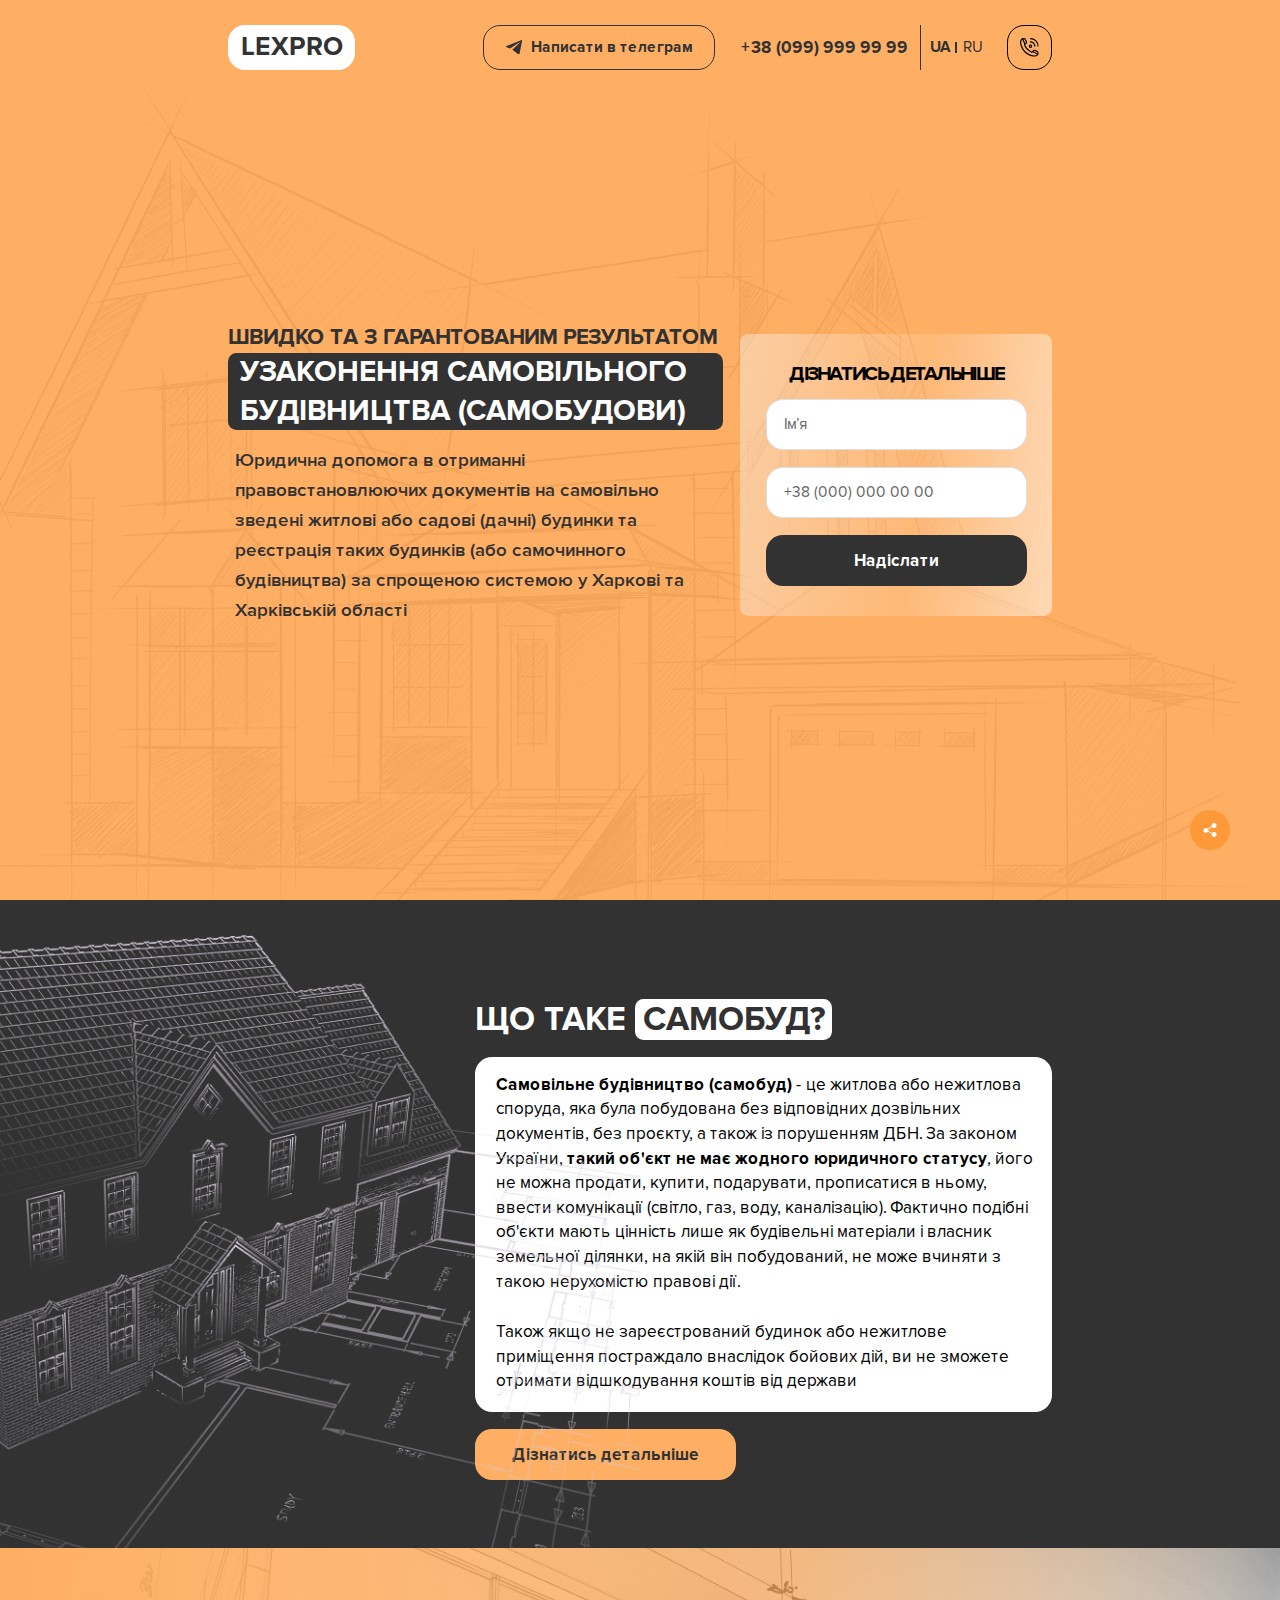
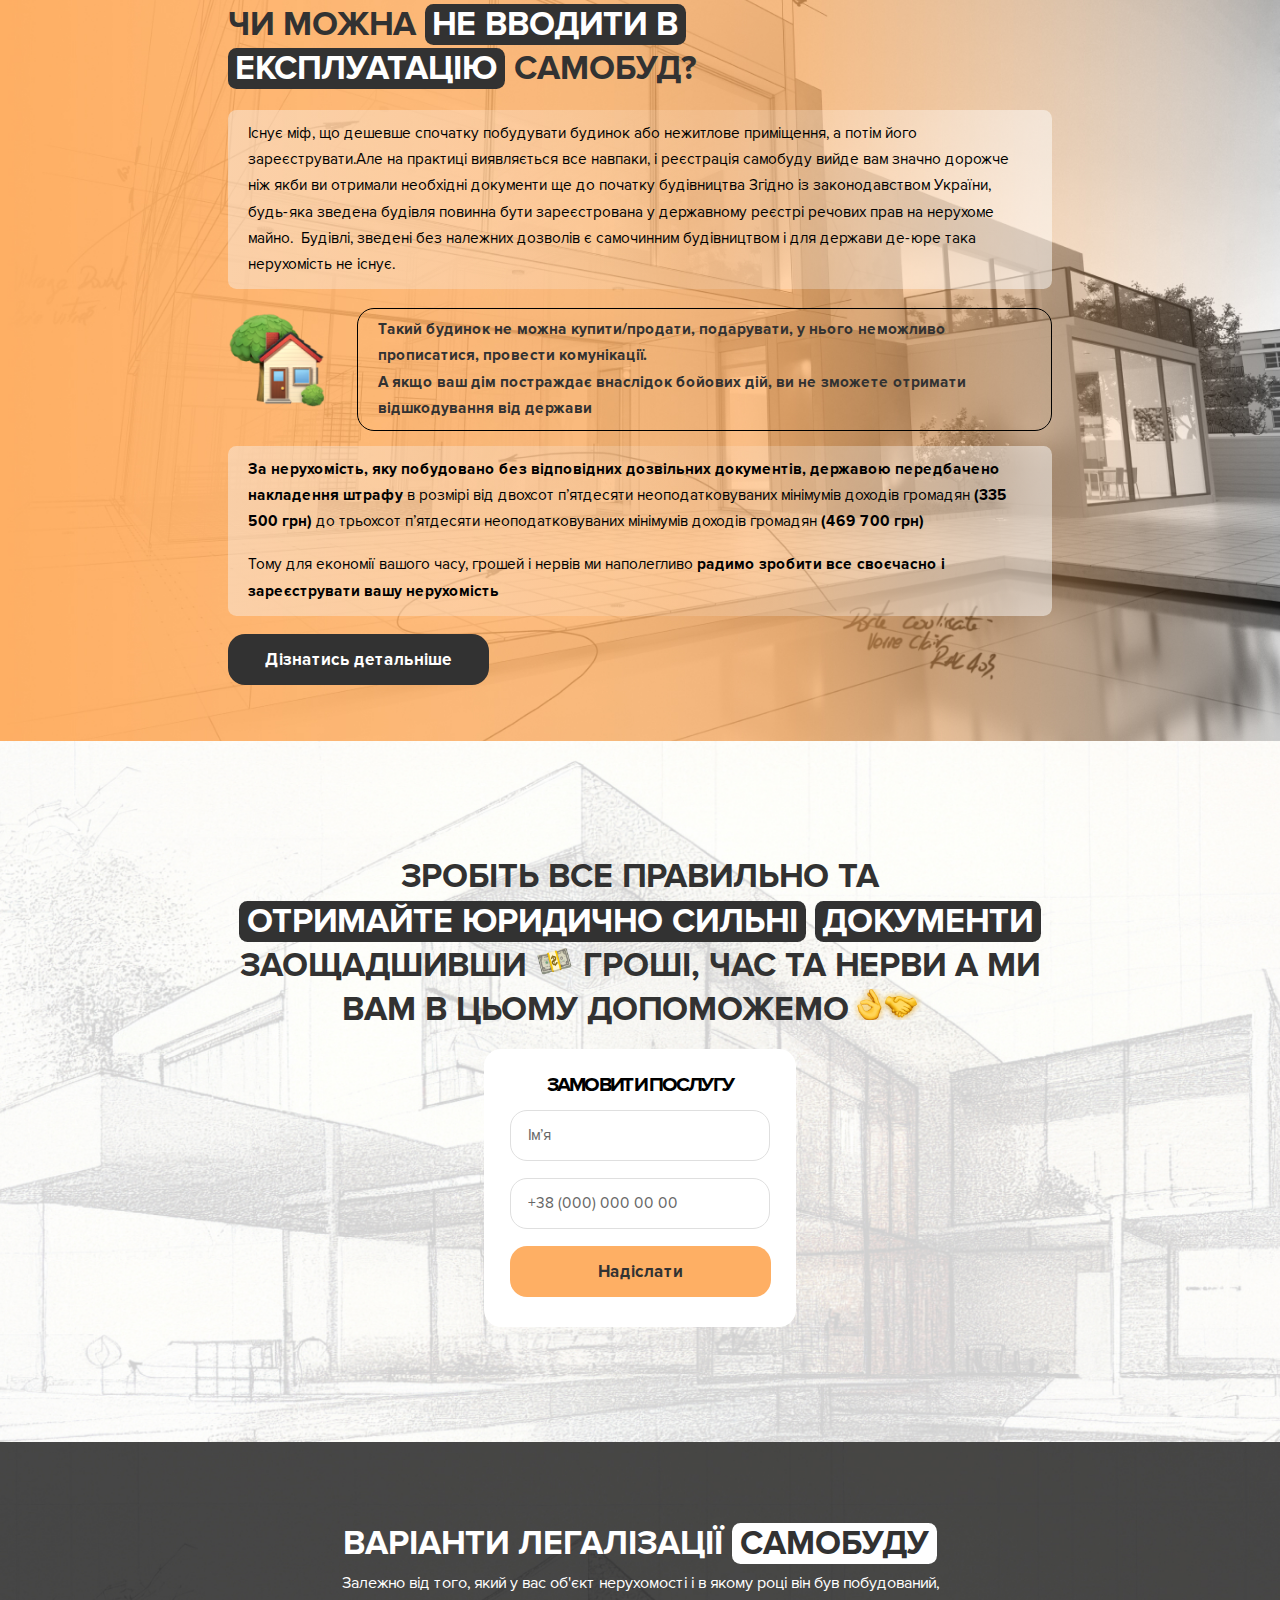
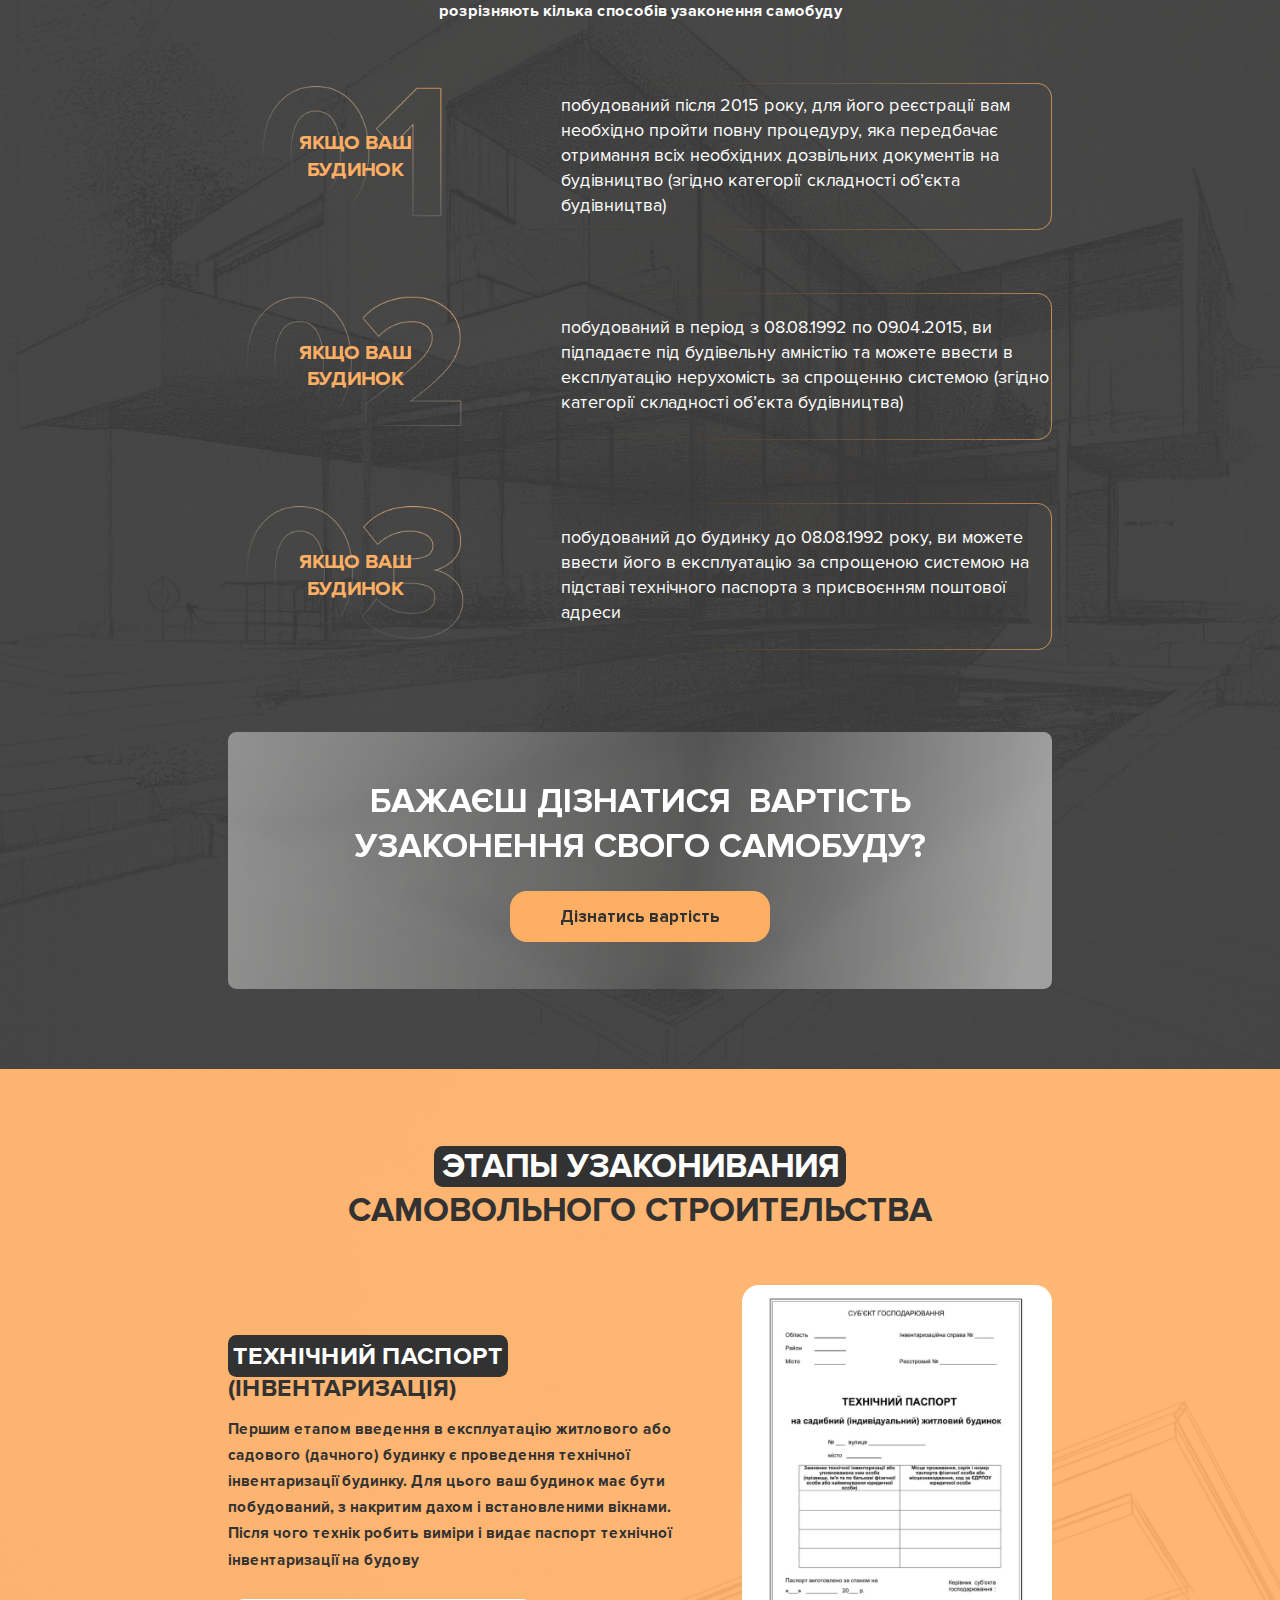
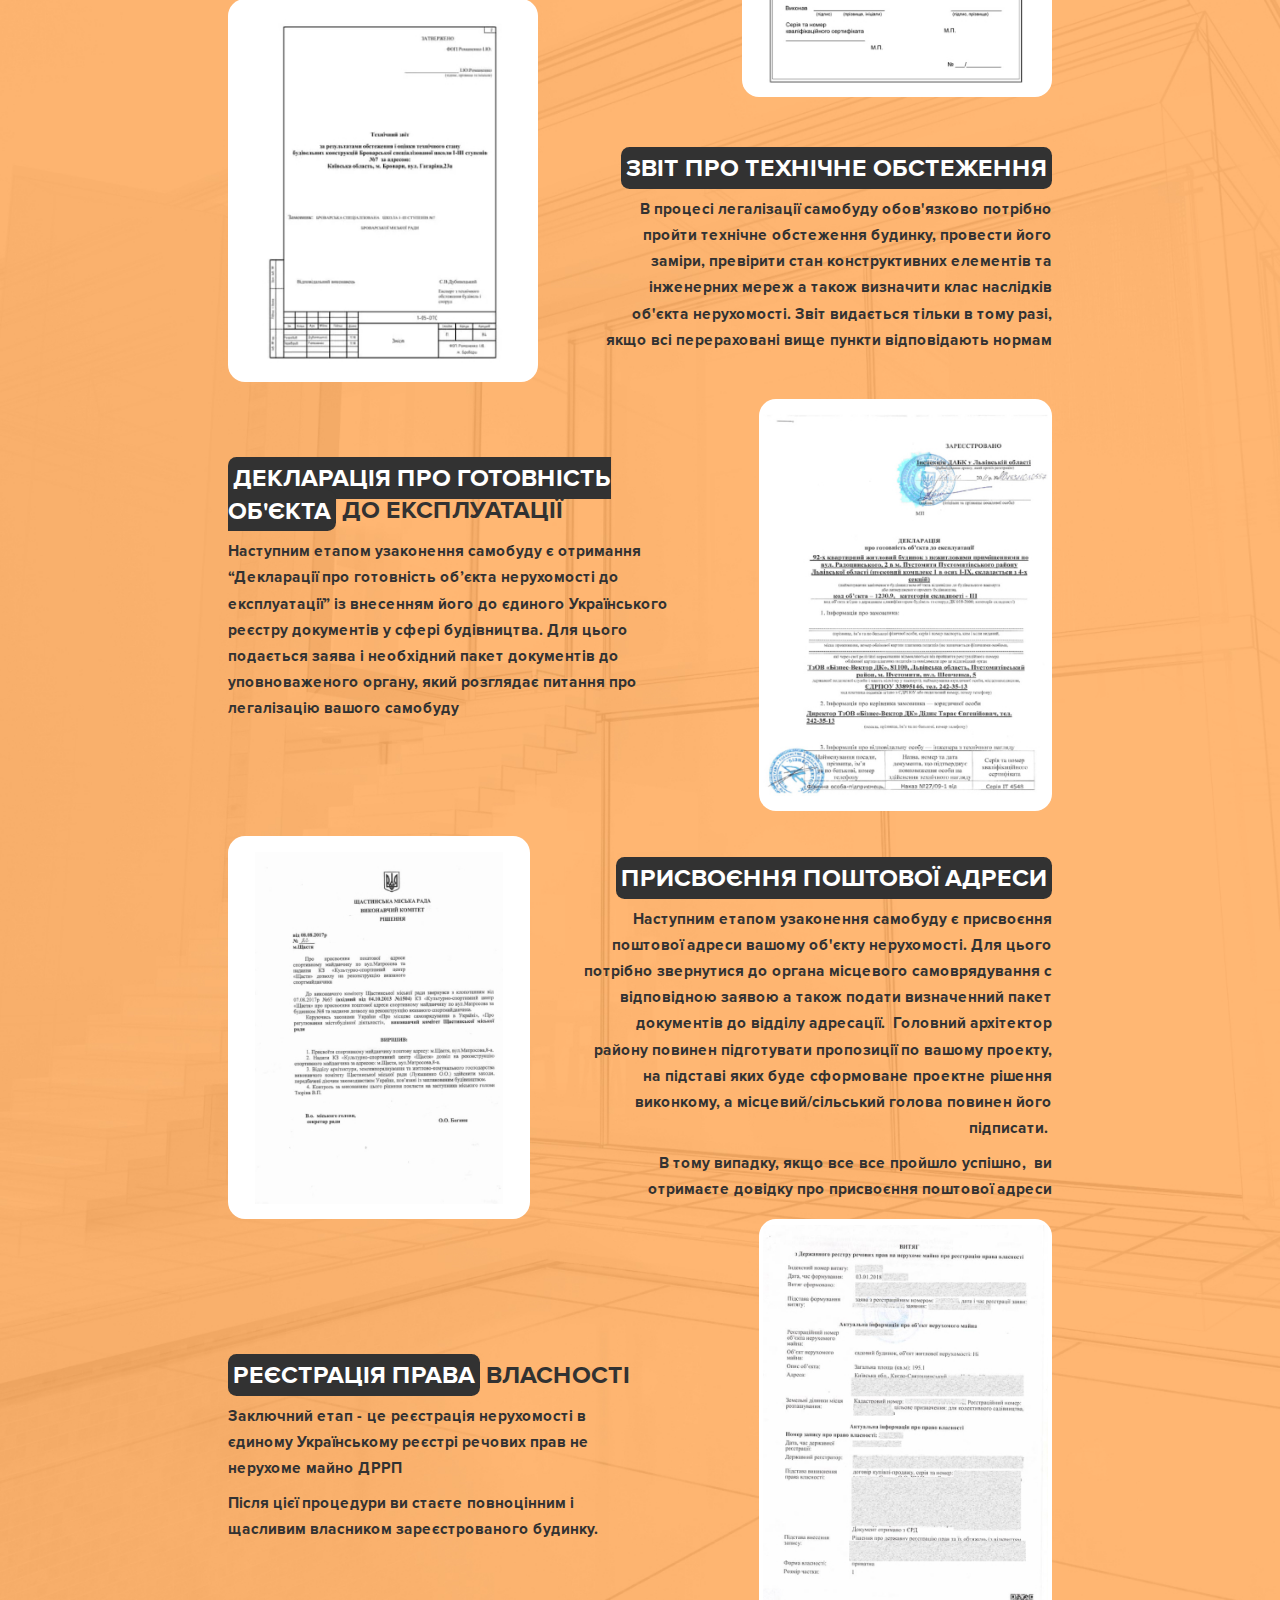
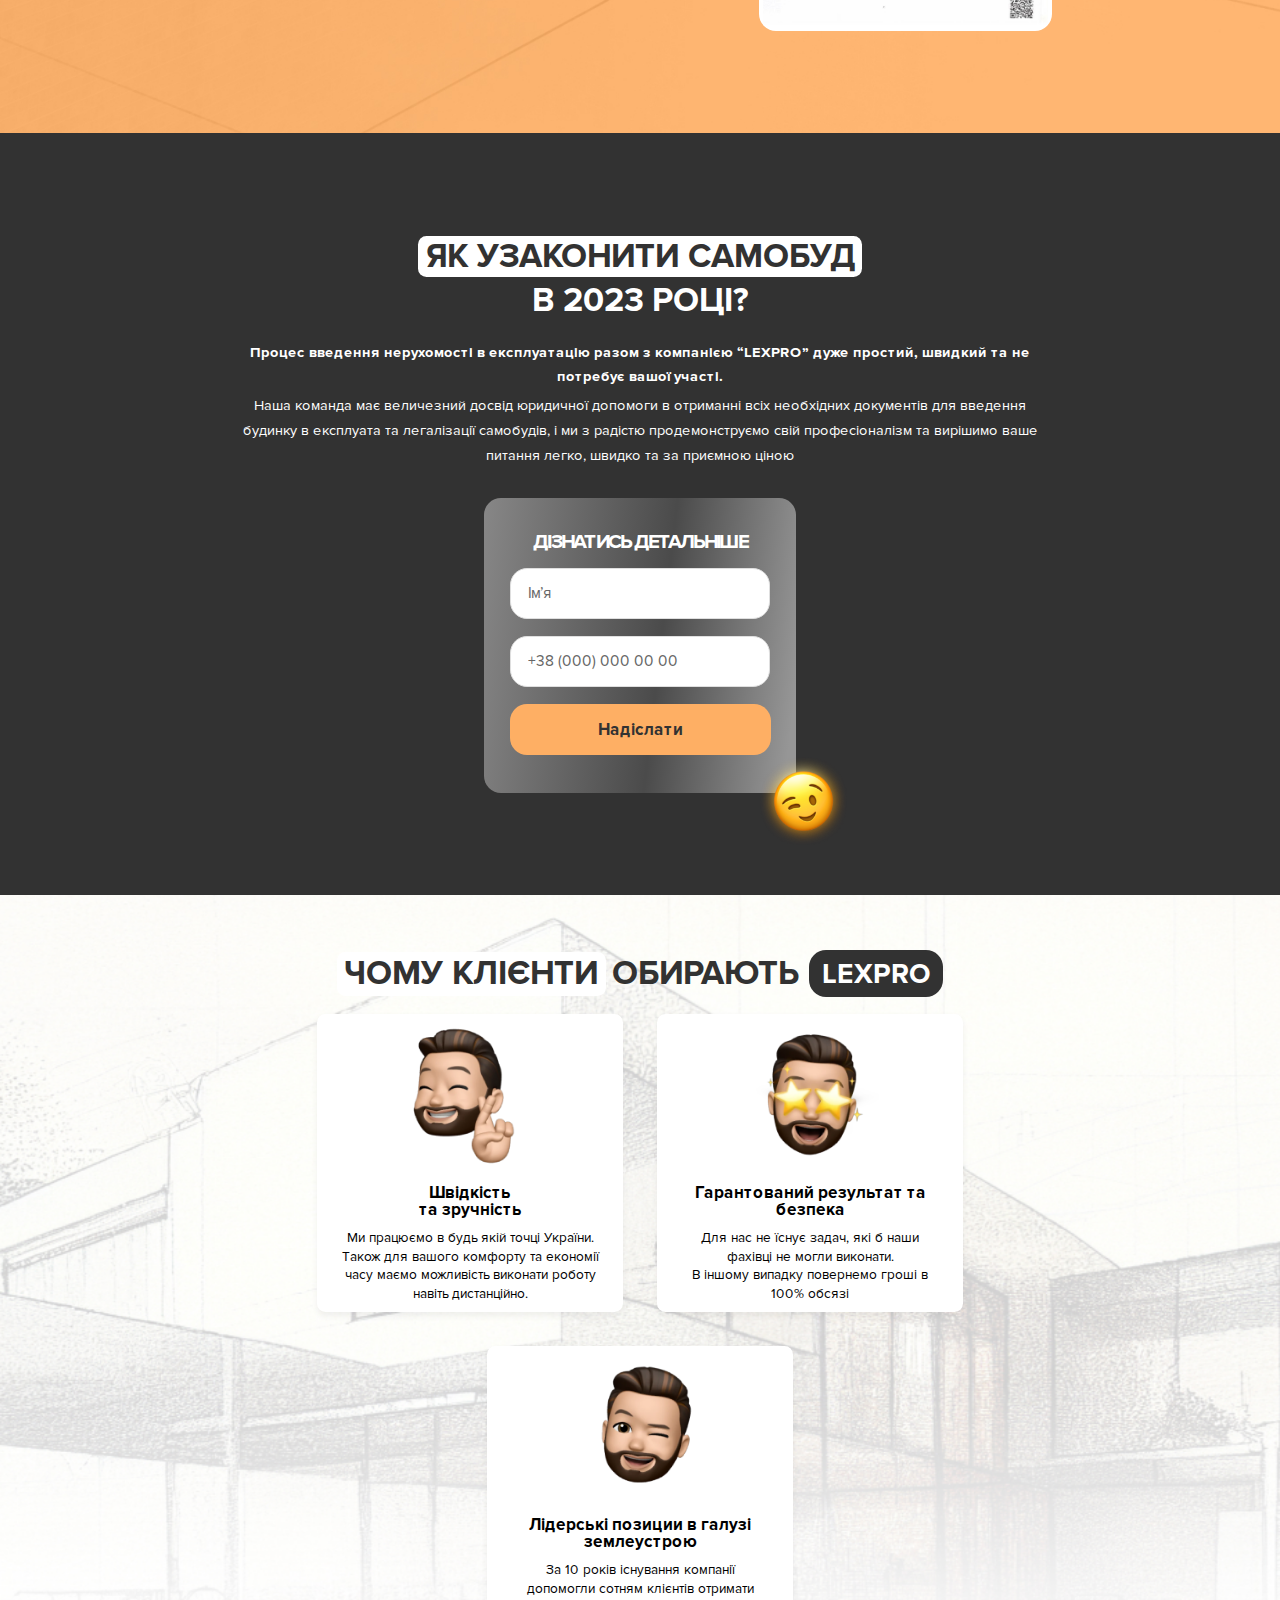
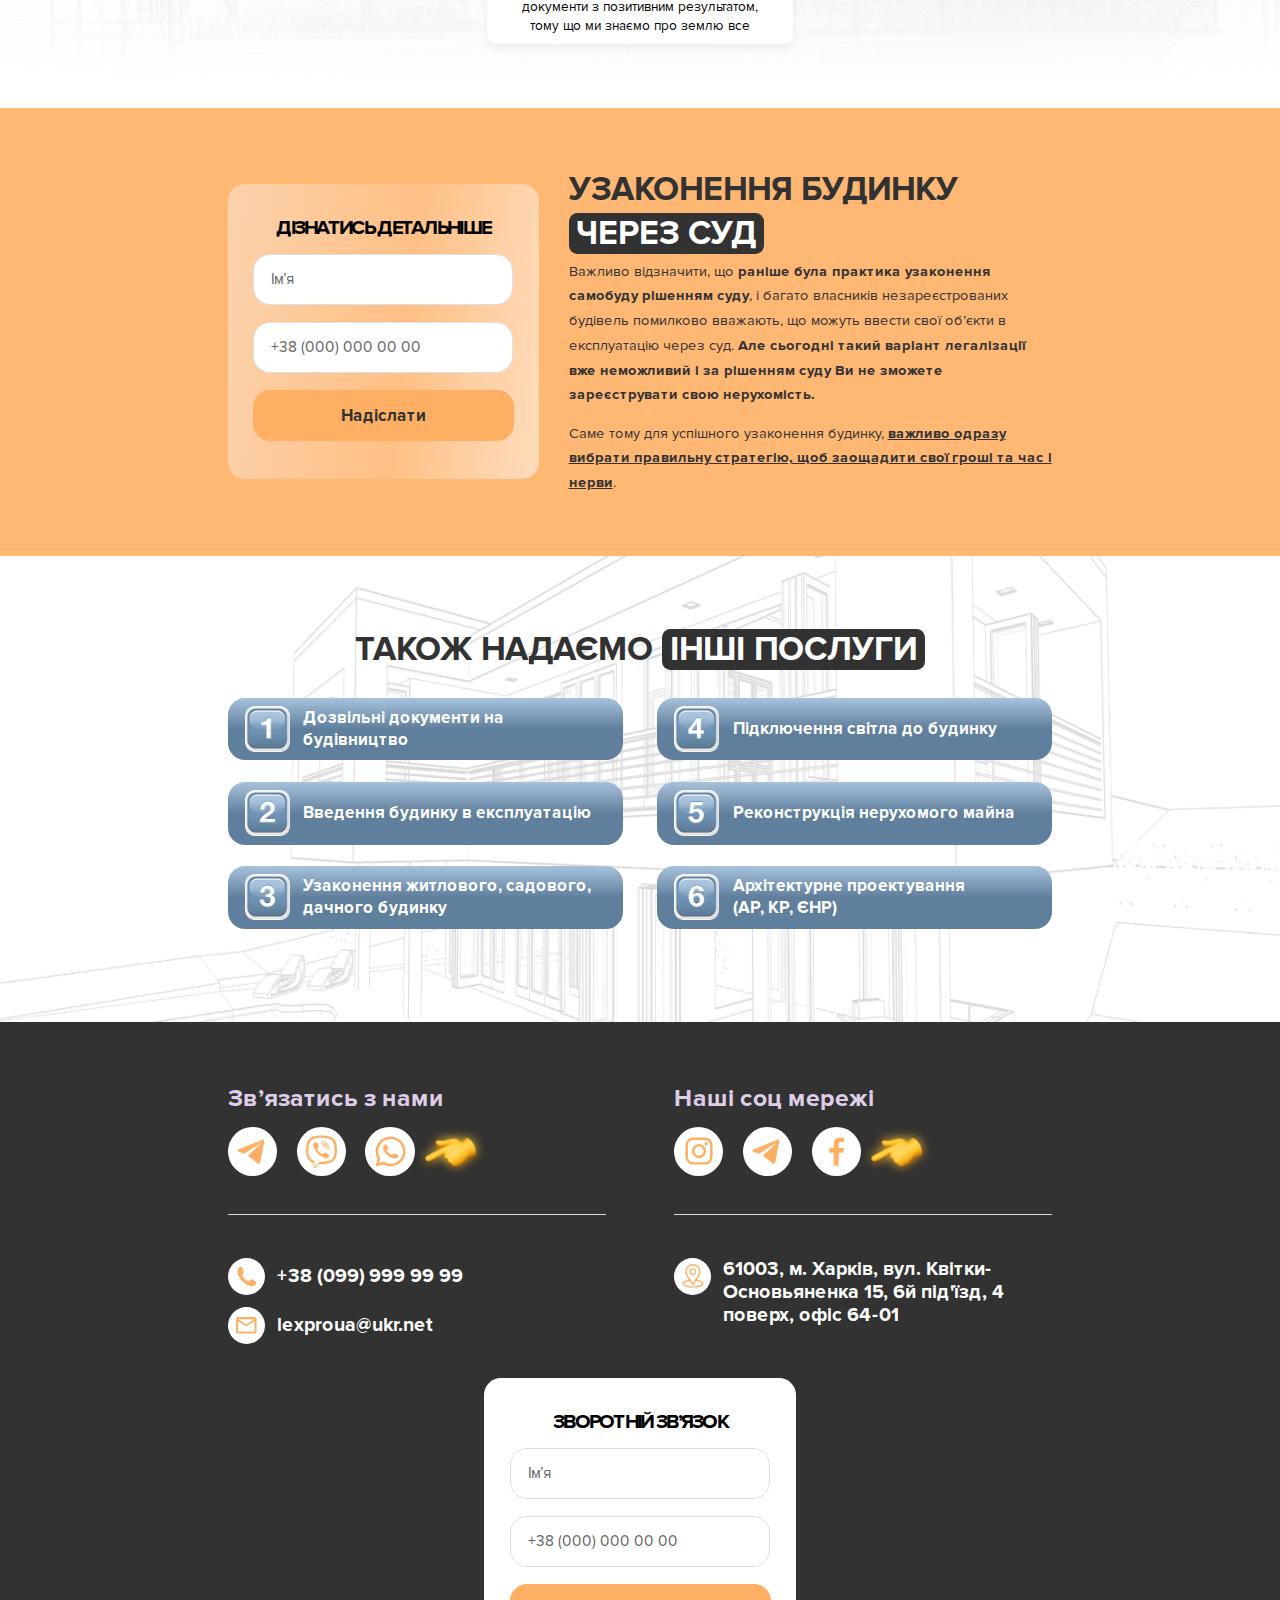
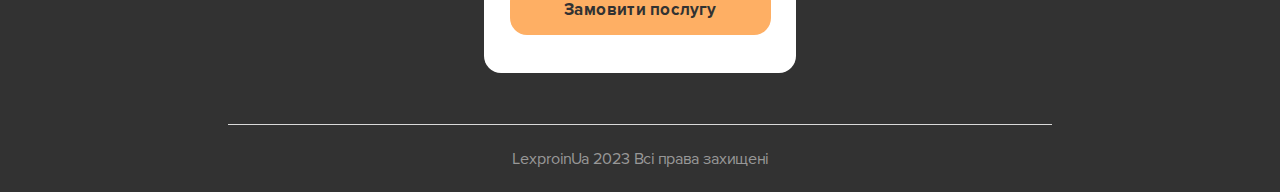
==== commit 2cd0d841: "add changes" ====
--- a/index.html
+++ b/index.html
@@ -137,7 +137,7 @@
             <header class="header">
                 <div class="header__container container">
                     <div class="header__row">
-                        <a href="" class="header__logo logo" data-da="header__body, 0, 767">ZEM</a>
+                        <a href="" class="header__logo logo" data-da="header__body, 0, 767">lexpro</a>
                         <div class="header__body">
                             <a href="" class="header__telegram telegram-header">
                                 <svg class="telegram-header__icon">
@@ -520,7 +520,7 @@
                                 <div class="how-get__text">
                                     <p>
                                         <span>
-                                            Процес введення нерухомості в експлуатацію разом з компанією “ZEM” дуже
+                                            Процес введення нерухомості в експлуатацію разом з компанією “LEXPRO” дуже
                                             простий, швидкий та не потребує вашої участі.
                                         </span>
                                     </p>
@@ -551,7 +551,7 @@
                     <div class="why-choose__container container">
                         <div class="why-choose__body">
                             <h2 class="why-choose__title title">
-                                <span>Чому клієнти</span> обирають<br> <a href="" class="logo logo_black">ZEM</a>
+                                <span>Чому клієнти</span> обирають<br> <a href="" class="logo logo_black">LEXPRO</a>
                             </h2>
                             <div class="why-choose__row">
                                 <div class="why-choose__column">
@@ -795,7 +795,7 @@
                             </div>
                         </div>
                     </div>
-                    <div class="footer__copyright">ZeminUa 2023 Всі права захищені</div>
+                    <div class="footer__copyright">LexproinUa 2023 Всі права захищені</div>
                 </div>
             </footer>
             <div class="contacts">
@@ -806,15 +806,17 @@
                             fill="white"></path>
                     </svg>
                 </a>
-                <a href="" class="contacts__close">X</a>
+                <a href="" class="contacts__close">
+                    <img src="img/contacts/close.png" alt="close-icon">
+                </a>
                 <ul class="contacts__items">
                     <li class="contacts__item">
-                        <a href="https://t.me/lexproua" class="contacts__link">
+                        <a href="https://t.me/lexproua" target="_blank" class="contacts__link">
                             <img src="img/contacts/telegram.png" alt="telegram">
                         </a>
                     </li>
                     <li class="contacts__item">
-                        <a href="viber://pa?chatURI=+380637509933/" class="contacts__link">
+                        <a href="viber://pa?chatURI=+380637509933/" target="_blank" class="contacts__link">
                             <img src="img/contacts/viber.png" alt="viber">
                         </a>
                     </li>
--- a/css/style.min.css
+++ b/css/style.min.css
@@ -245,10 +245,10 @@
 }
 @media (max-width: 479.98px) {
   .logo {
-    height: 32px;
-    font-size: 16px;
+    height: 30px;
+    font-size: 15px;
     border-radius: 10px;
-    padding: 5px 7.5px;
+    padding: 5px 6px;
   }
 }
 .logo_black {
@@ -656,15 +656,15 @@
   flex-direction: column;
   align-items: center;
   position: fixed;
-  bottom: 50px;
+  bottom: 40px;
   right: 50px;
   z-index: 10000;
   cursor: pointer;
 }
 @media (max-width: 479.98px) {
   .contacts {
-    bottom: 20px;
-    right: 20px;
+    bottom: 0px;
+    right: 10px;
   }
 }
 .contacts__open {
@@ -672,6 +672,30 @@
   border-radius: 50%;
   width: 40px;
   height: 40px;
+  overflow: hidden;
+  margin: 0 0 10px 0;
+  background-color: #fe993a;
+  -webkit-transition: all 0.3s ease 0s;
+  -moz-transition: all 0.3s ease 0s;
+  -ms-transition: all 0.3s ease 0s;
+  -o-transition: all 0.3s ease 0s;
+  transition: all 0.3s ease 0s;
+}
+.contacts__open.active {
+  display: flex;
+  align-items: center;
+  justify-content: center;
+}
+@media (min-width: 479.98px) {
+  .contacts__open:hover {
+    background-color: #fd912c;
+  }
+}
+.contacts__close {
+  display: none;
+  width: 40px;
+  height: 40px;
+  border-radius: 50%;
   overflow: hidden;
   background-color: #fe993a;
   -webkit-transition: all 0.3s ease 0s;
@@ -680,39 +704,13 @@
   -o-transition: all 0.3s ease 0s;
   transition: all 0.3s ease 0s;
 }
-.contacts__open.active {
-  display: flex;
-  align-items: center;
-  justify-content: center;
-}
-.contacts__open:not(:last-child) {
-  margin: 0 0 10px 0;
-}
-@media (min-width: 479.98px) {
-  .contacts__open:hover {
-    background-color: #fd912c;
-  }
-}
-.contacts__close {
-  display: none;
-  width: 40px;
-  height: 40px;
-  border-radius: 50%;
-  overflow: hidden;
-  background-color: #fe993a;
-  font-size: 20px;
-  font-weight: 600;
-  color: #fff;
-  -webkit-transition: all 0.3s ease 0s;
-  -moz-transition: all 0.3s ease 0s;
-  -ms-transition: all 0.3s ease 0s;
-  -o-transition: all 0.3s ease 0s;
-  transition: all 0.3s ease 0s;
-}
 .contacts__close.active {
   display: flex;
   align-items: center;
   justify-content: center;
+}
+.contacts__close img {
+  max-width: 70%;
 }
 .contacts__close:not(:last-child) {
   margin: 0 0 10px 0;
@@ -732,6 +730,7 @@
   height: 146px;
   opacity: 1;
   visibility: visible;
+  margin: 0 0 10px 0;
 }
 @media (max-width: 479.98px) {
   .contacts__items.show {
@@ -839,7 +838,7 @@
 }
 @media (max-width: 479.98px) {
   .header__logo {
-    margin: 0 12px 0 0;
+    margin: 0 9px 0 0;
   }
 }
 .header__body {
@@ -987,9 +986,10 @@
 @media (max-width: 479.98px) {
   .phone-header {
     height: 32px;
-    font-size: 14px;
-    margin: 0 12px 0 0;
+    font-size: 13px;
+    margin: 0 9px 0 0;
     border-radius: 10px;
+    padding: 5px 8px 5px 8px;
   }
 }
 .phone-header__icon {
@@ -1026,8 +1026,8 @@
 }
 @media (max-width: 479.98px) {
   .phone-icon-header {
-    width: 16px;
-    height: 16px;
+    width: 15px;
+    height: 15px;
   }
 }
 
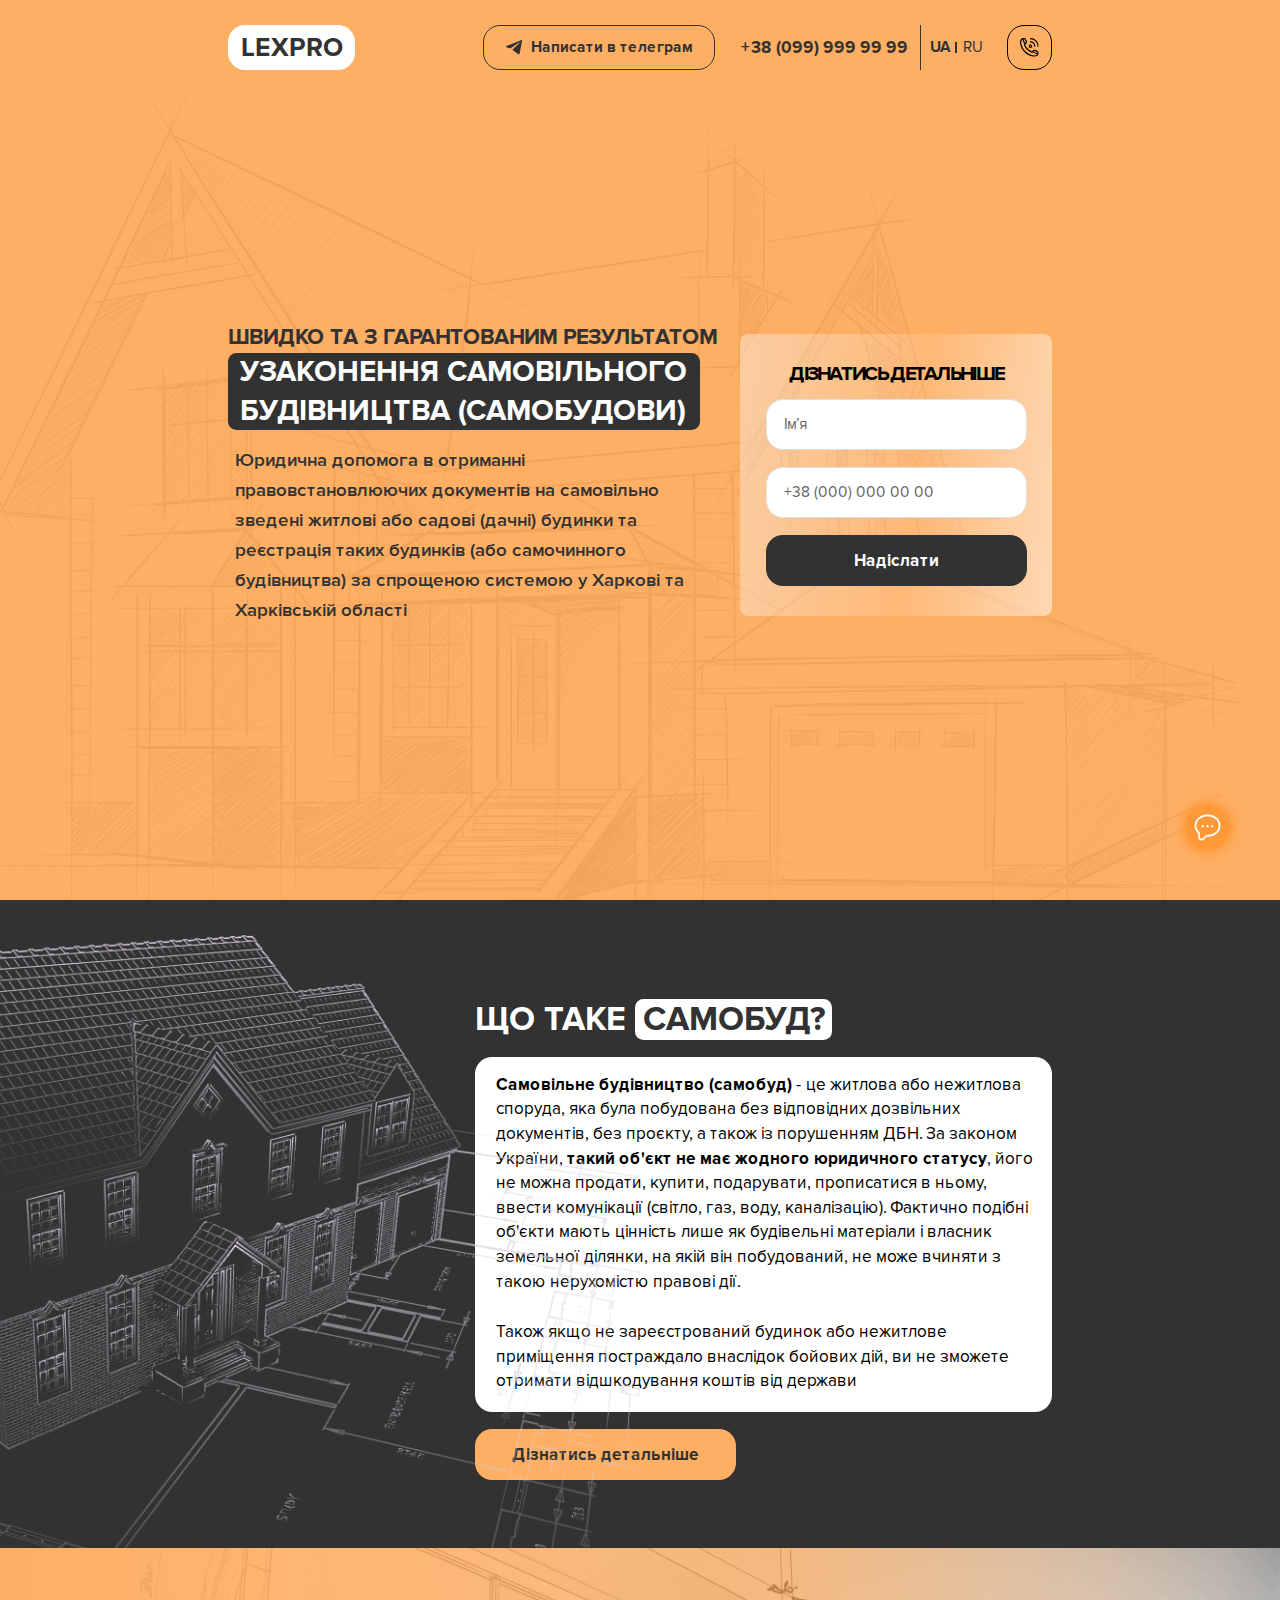
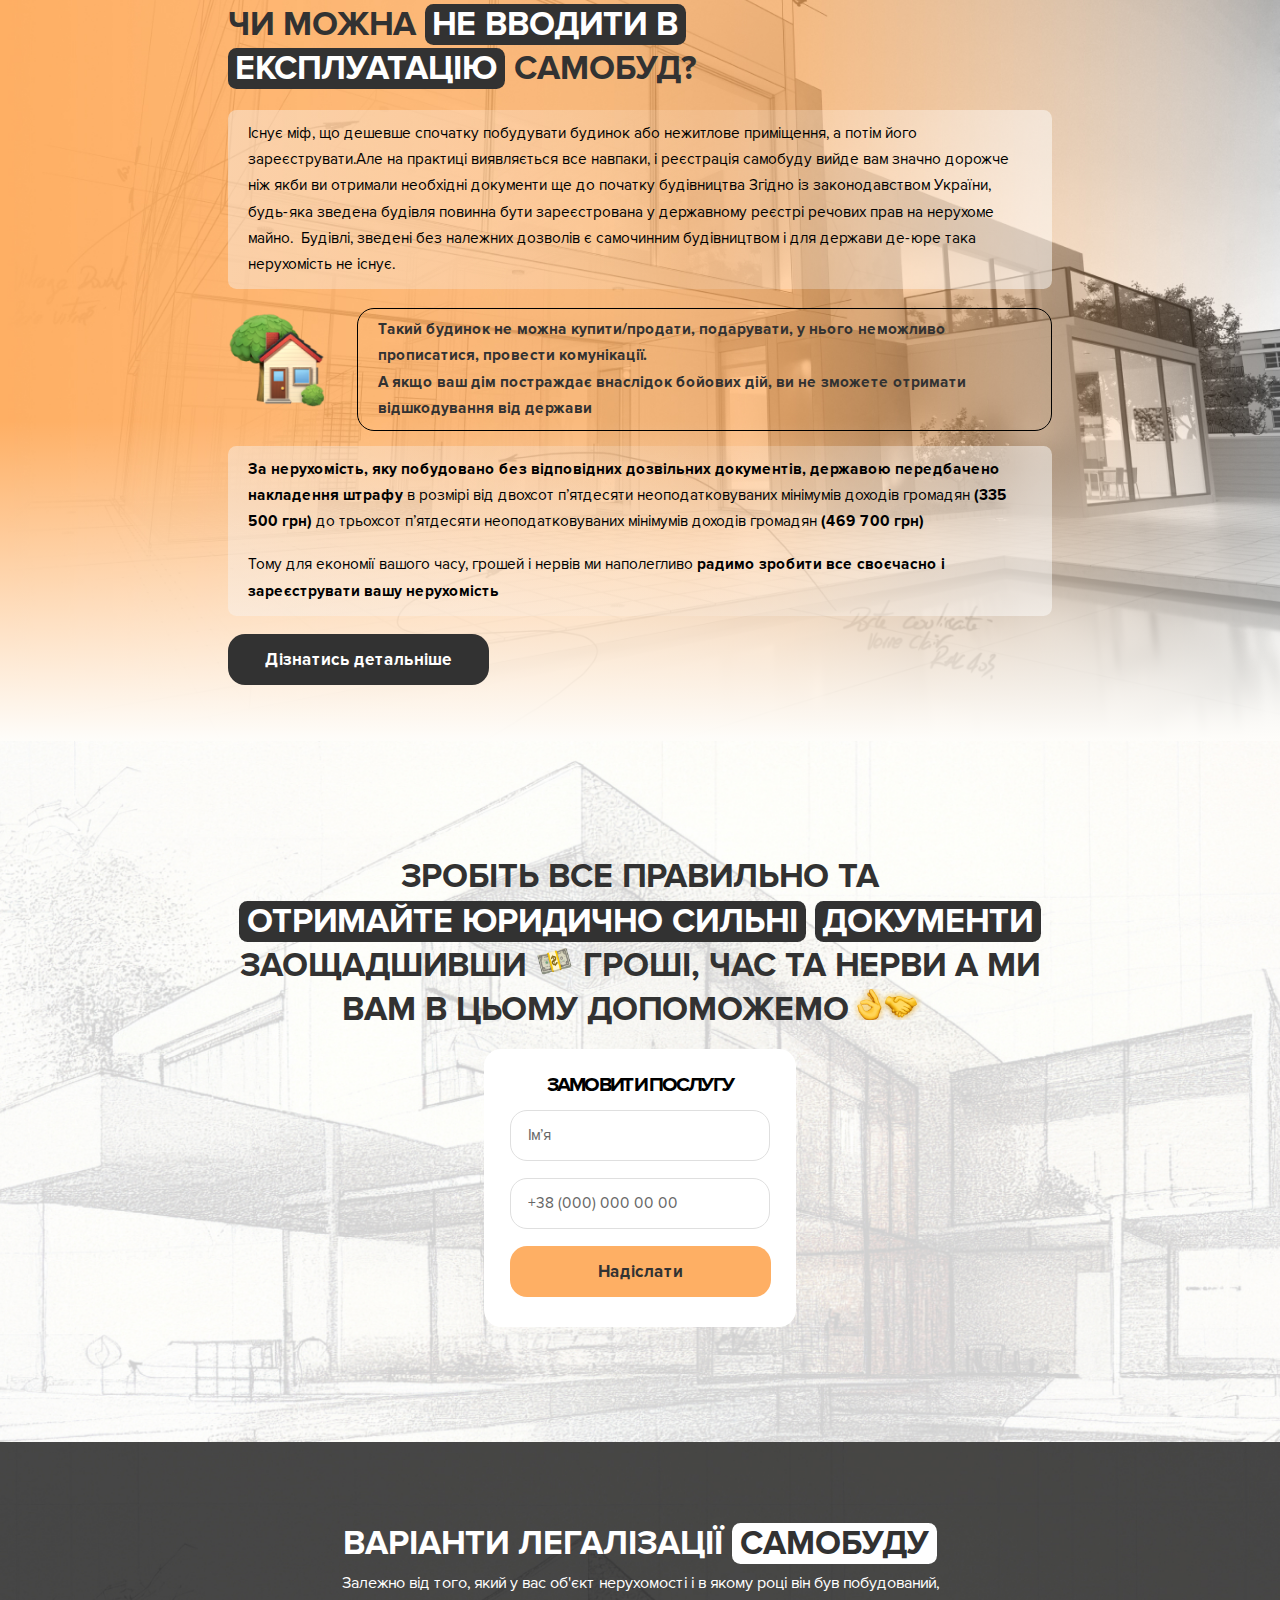
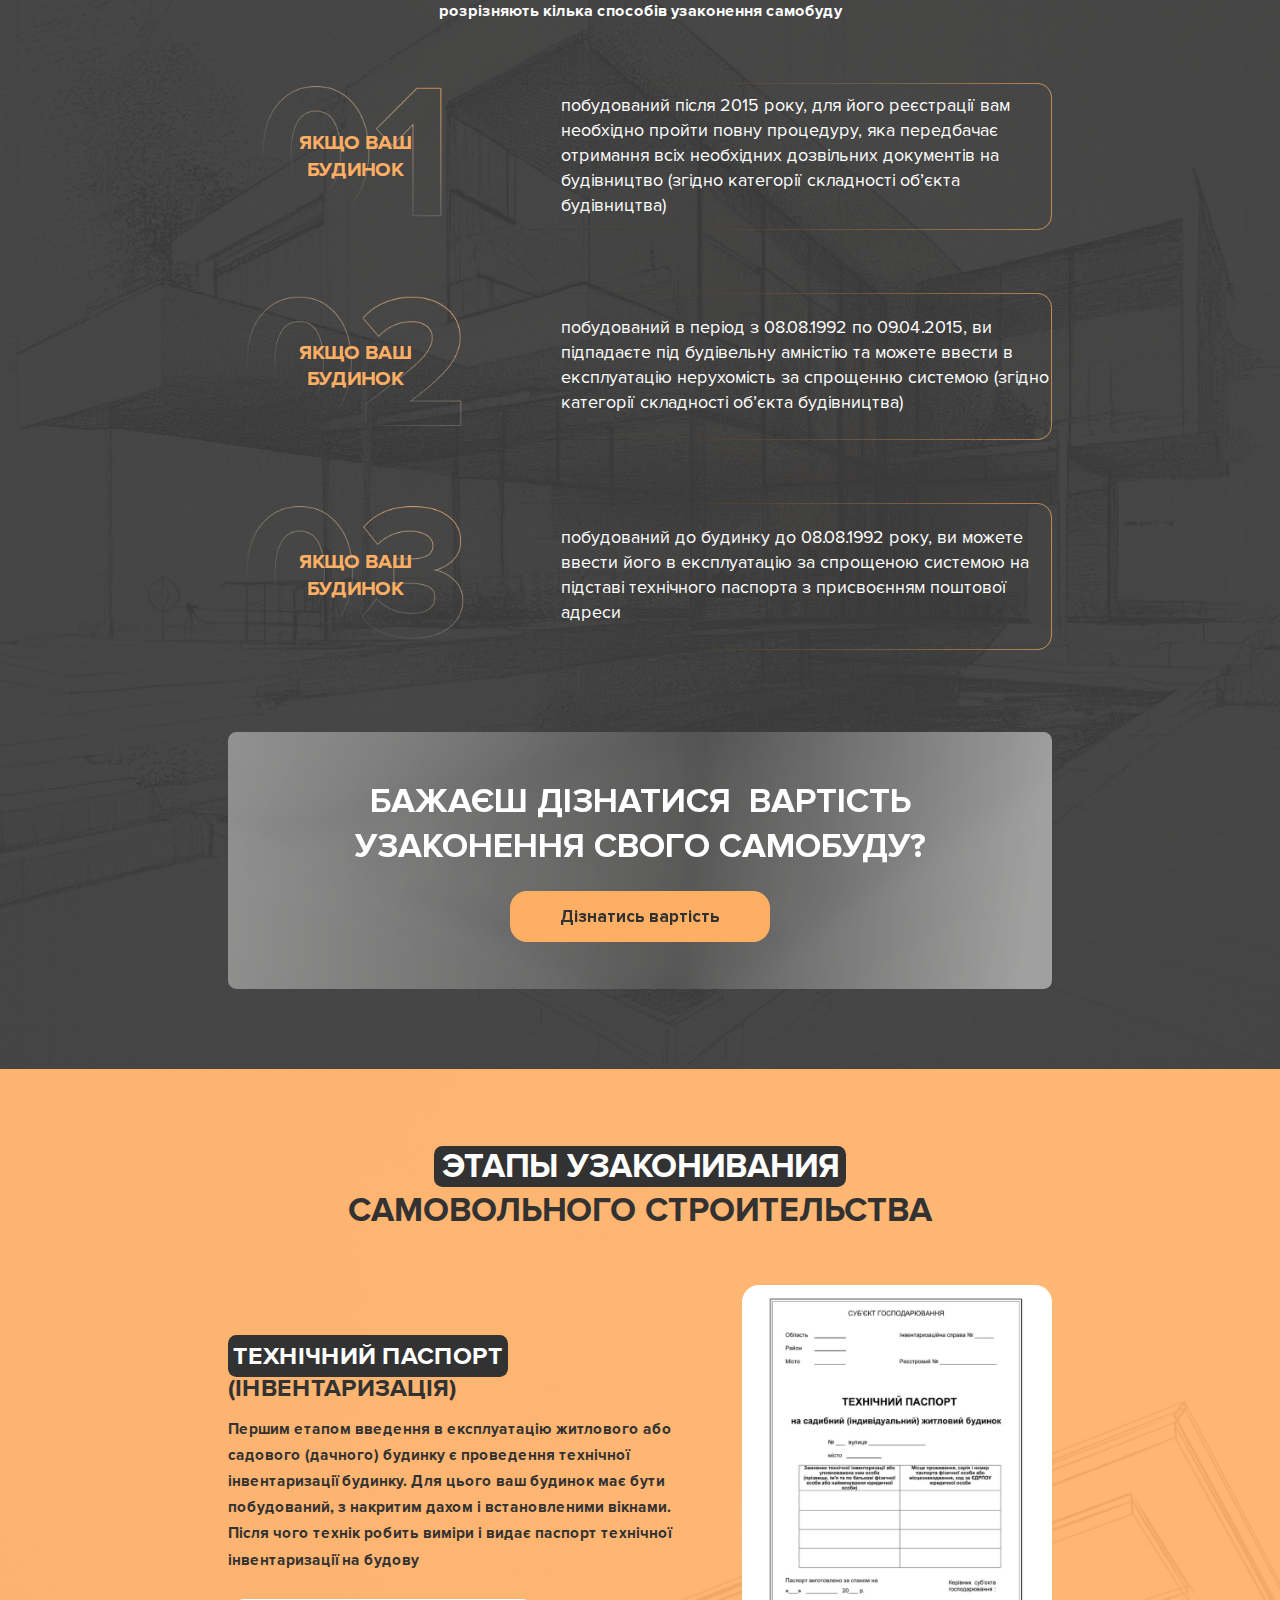
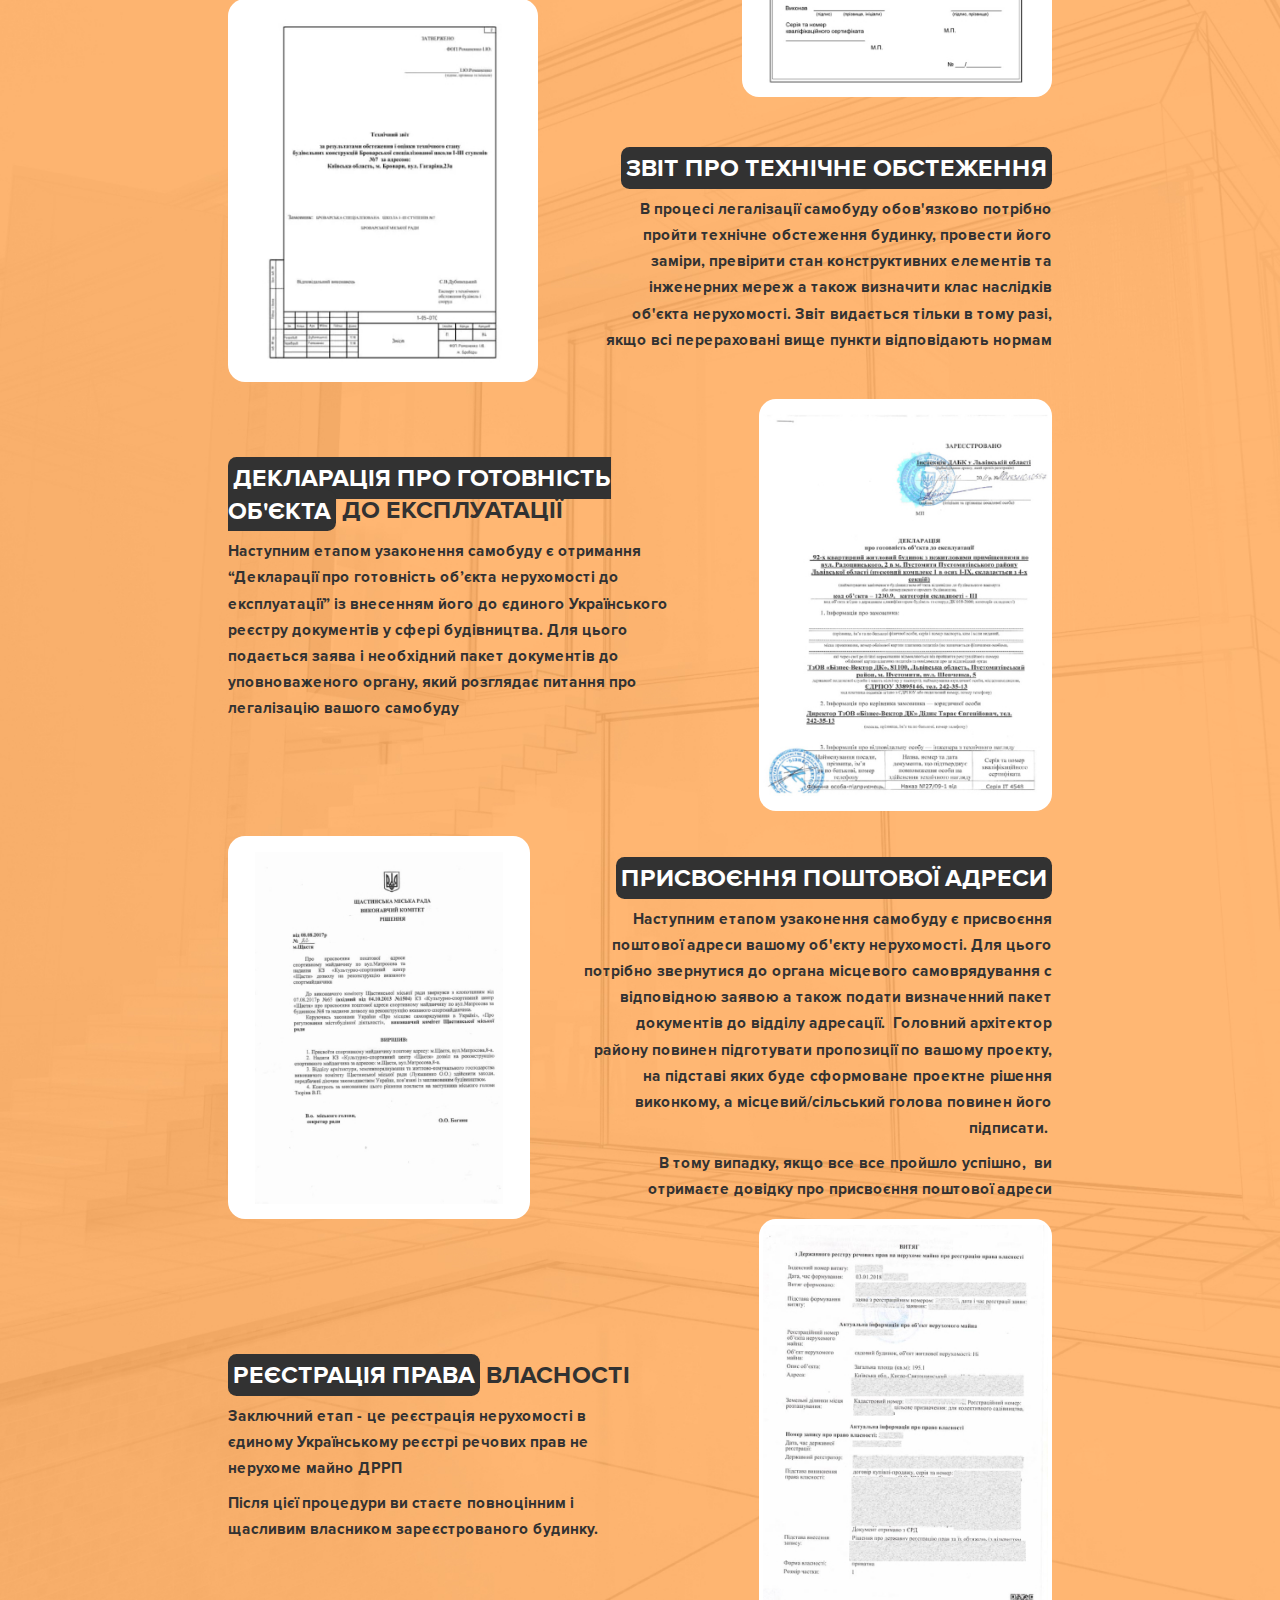
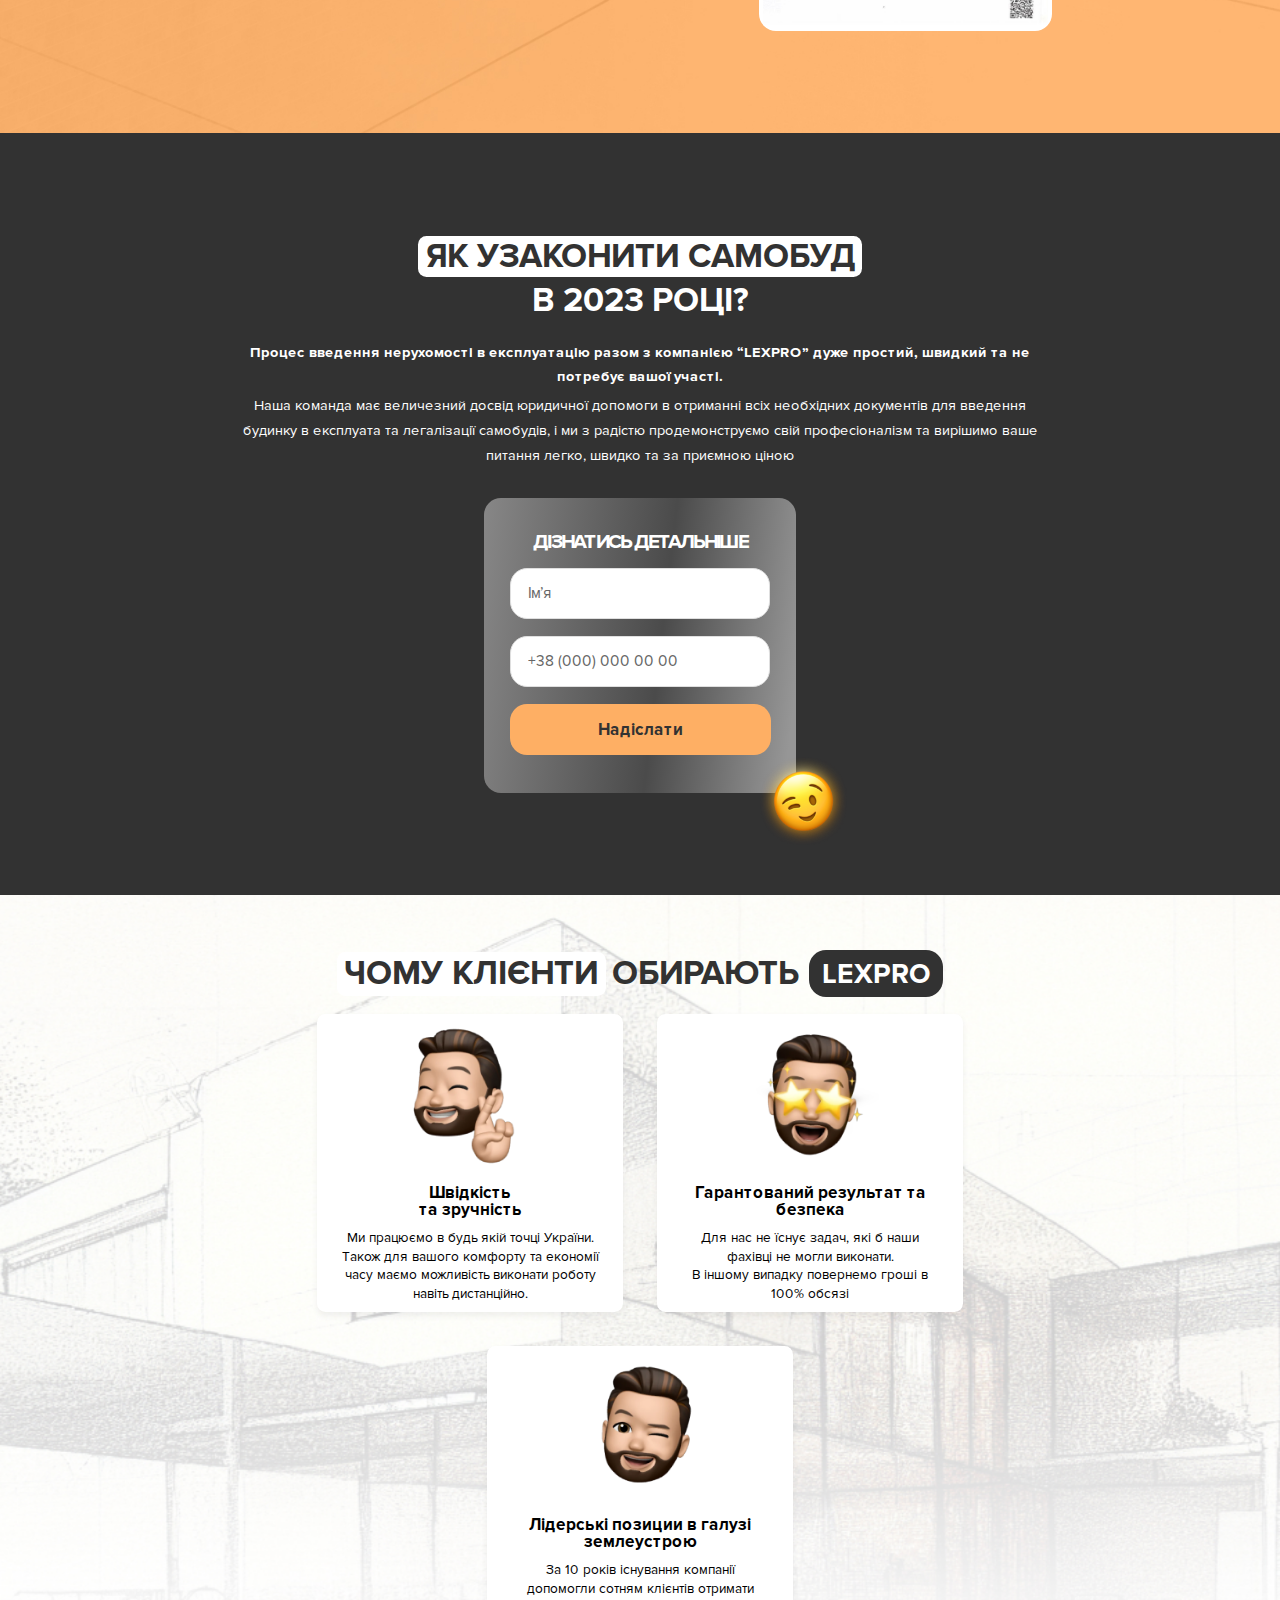
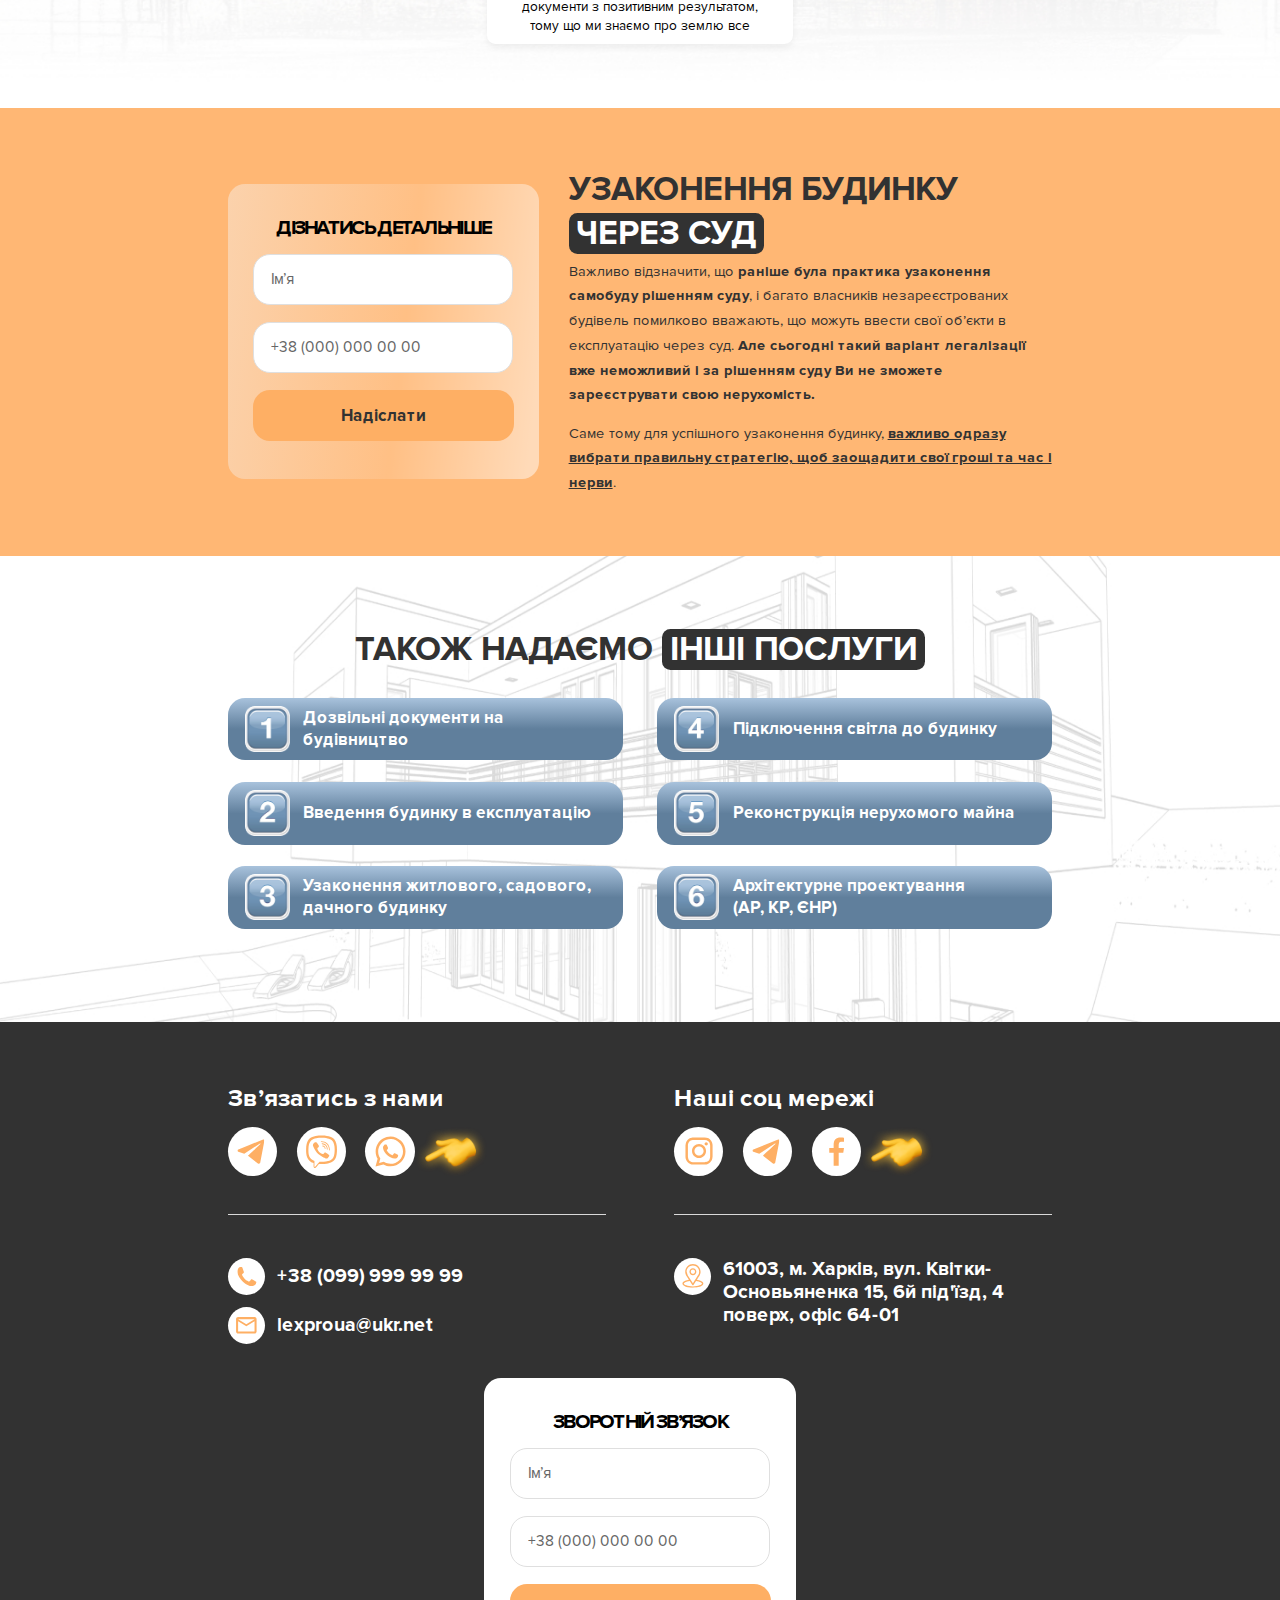
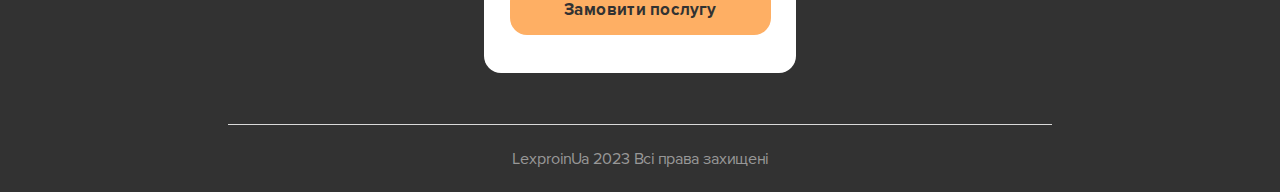
==== commit 0f1be3b2: "add changes" ====
--- a/index.html
+++ b/index.html
@@ -800,16 +800,18 @@
             </footer>
             <div class="contacts">
                 <a href="" class="contacts__open active">
-                    <svg width="14" height="14" viewBox="0 0 14 14" fill="none" xmlns="http://www.w3.org/2000/svg">
-                        <path
-                            d="M11.1016 9.07812C10.2911 9.07812 9.57685 9.47682 9.12825 10.0831L5.24973 8.09714C5.31412 7.87765 5.35938 7.65018 5.35938 7.41016C5.35938 7.0846 5.29263 6.7751 5.17732 6.49042L9.23636 4.04786C9.68808 4.578 10.352 4.92188 11.1016 4.92188C12.4586 4.92188 13.5625 3.81798 13.5625 2.46094C13.5625 1.10389 12.4586 0 11.1016 0C9.74452 0 8.64062 1.10389 8.64062 2.46094C8.64062 2.77367 8.70502 3.07032 8.81185 3.34573L4.74072 5.79545C4.28939 5.28106 3.635 4.94922 2.89844 4.94922C1.54139 4.94922 0.4375 6.05311 0.4375 7.41016C0.4375 8.7672 1.54139 9.87109 2.89844 9.87109C3.7223 9.87109 4.44858 9.46069 4.89549 8.83734L8.76124 10.8169C8.69004 11.0467 8.64062 11.2861 8.64062 11.5391C8.64062 12.8961 9.74452 14 11.1016 14C12.4586 14 13.5625 12.8961 13.5625 11.5391C13.5625 10.182 12.4586 9.07812 11.1016 9.07812Z"
-                            fill="white"></path>
-                    </svg>
+                    <img src="img/contacts/message.svg" alt="message-icon">
                 </a>
                 <a href="" class="contacts__close">
                     <img src="img/contacts/close.png" alt="close-icon">
                 </a>
                 <ul class="contacts__items">
+                    <li class="contacts__item">
+                        <a href="https://www.instagram.com/lexpro.com.ua/?igshid=MzRlODBiNWFlZA%3D%3D" target="_blank"
+                            class="contacts__link">
+                            <img src="img/contacts/instagram.png" alt="instagram">
+                        </a>
+                    </li>
                     <li class="contacts__item">
                         <a href="https://t.me/lexproua" target="_blank" class="contacts__link">
                             <img src="img/contacts/telegram.png" alt="telegram">
@@ -820,14 +822,9 @@
                             <img src="img/contacts/viber.png" alt="viber">
                         </a>
                     </li>
-                    <li class="contacts__item">
-                        <a href="https://www.instagram.com/lexpro.com.ua/?igshid=MzRlODBiNWFlZA%3D%3D" target="_blank"
-                            class="contacts__link">
-                            <img src="img/contacts/instagram.png" alt="instagram">
-                        </a>
-                    </li>
-                    <li class="contacts__item">
-                        <a href="tel:+380637509933" class="contacts__link">
+                    <li class="contacts__item contacts__item_tel">
+                        <a href="tel:+380637509933" class="contacts__tel-panel">+38 (063) 750 99 33</a>
+                        <a href="" class="contacts__link contacts__link_tel">
                             <img src="img/contacts/phone.svg" alt="phone">
                         </a>
                     </li>
--- a/css/style.min.css
+++ b/css/style.min.css
@@ -213,7 +213,7 @@
   align-items: center;
   justify-content: center;
   text-align: center;
-  padding: 5px 15px;
+  padding: 2px 15px 0 15px;
   height: 60px;
   font-size: 36px;
   text-transform: uppercase;
@@ -233,14 +233,14 @@
     height: 46px;
     font-size: 26px;
     border-radius: 15px;
-    padding: 5px 12.5px;
+    padding: 2px 12.5px 0 12.5px;
   }
 }
 @media (max-width: 767.98px) {
   .logo {
     height: 39px;
     font-size: 21px;
-    padding: 5px 10px;
+    padding: 2px 10px 0 10px;
   }
 }
 @media (max-width: 479.98px) {
@@ -248,7 +248,7 @@
     height: 30px;
     font-size: 15px;
     border-radius: 10px;
-    padding: 5px 6px;
+    padding: 2px 6px 0 6px;
   }
 }
 .logo_black {
@@ -670,11 +670,14 @@
 .contacts__open {
   display: none;
   border-radius: 50%;
-  width: 40px;
-  height: 40px;
+  width: 45px;
+  height: 45px;
   overflow: hidden;
   margin: 0 0 10px 0;
   background-color: #fe993a;
+  -webkit-box-shadow: 0px 0px 7px 5px rgba(254, 153, 58, 0.75);
+  -moz-box-shadow: 0px 0px 7px 5px rgba(254, 153, 58, 0.75);
+  box-shadow: 0px 0px 7px 5px rgba(254, 153, 58, 0.75);
   -webkit-transition: all 0.3s ease 0s;
   -moz-transition: all 0.3s ease 0s;
   -ms-transition: all 0.3s ease 0s;
@@ -686,6 +689,9 @@
   align-items: center;
   justify-content: center;
 }
+.contacts__open img {
+  max-width: 65%;
+}
 @media (min-width: 479.98px) {
   .contacts__open:hover {
     background-color: #fd912c;
@@ -693,11 +699,14 @@
 }
 .contacts__close {
   display: none;
-  width: 40px;
-  height: 40px;
+  width: 45px;
+  height: 45px;
   border-radius: 50%;
   overflow: hidden;
   background-color: #fe993a;
+  -webkit-box-shadow: 0px 0px 7px 5px rgba(254, 153, 58, 0.75);
+  -moz-box-shadow: 0px 0px 7px 5px rgba(254, 153, 58, 0.75);
+  box-shadow: 0px 0px 7px 5px rgba(254, 153, 58, 0.75);
   -webkit-transition: all 0.3s ease 0s;
   -moz-transition: all 0.3s ease 0s;
   -ms-transition: all 0.3s ease 0s;
@@ -713,7 +722,7 @@
   max-width: 70%;
 }
 .contacts__close:not(:last-child) {
-  margin: 0 0 10px 0;
+  margin: 0 0 15px 0;
 }
 @media (min-width: 479.98px) {
   .contacts__close:hover {
@@ -727,14 +736,14 @@
   visibility: hidden;
 }
 .contacts__items.show {
-  height: 146px;
+  height: 161px;
   opacity: 1;
   visibility: visible;
   margin: 0 0 10px 0;
 }
 @media (max-width: 479.98px) {
   .contacts__items.show {
-    height: 196px;
+    height: 215px;
   }
 }
 .contacts__item:not(:last-child) {
@@ -753,6 +762,9 @@
   .contacts__item:nth-child(4) {
     display: block;
   }
+}
+.contacts__item_tel {
+  position: relative;
 }
 .contacts__link {
   display: -webkit-box;
@@ -763,8 +775,8 @@
   font-size: 0;
   align-items: center;
   justify-content: center;
-  width: 40px;
-  height: 40px;
+  width: 45px;
+  height: 45px;
   overflow: hidden;
   border-radius: 50%;
   -webkit-transition: all 0.3s ease 0s;
@@ -784,6 +796,36 @@
     -o-transform: scale(1.05);
     transform: scale(1.05);
   }
+}
+.contacts__link_tel {
+  display: -webkit-box;
+  display: -moz-box;
+  display: -ms-flexbox;
+  display: -webkit-flex;
+  display: flex;
+  font-size: 0;
+}
+.contacts__tel-panel {
+  display: none;
+  position: absolute;
+  align-items: center;
+  justify-content: center;
+  font-size: 14px;
+  white-space: nowrap;
+  right: 50px;
+  background: url("../img/contacts/phone-black.svg") no-repeat;
+  background-position: 10px center;
+  background-size: 12%;
+  background-color: #fff;
+  height: 40px;
+  border-radius: 10px;
+  padding: 5px 20px 5px 40px;
+  color: #404040;
+  color: #000;
+  font-weight: 600;
+}
+.contacts__tel-panel.show {
+  display: flex;
 }
 
 .ibg {
@@ -1327,7 +1369,7 @@
   font-size: 32px;
   font-weight: 700;
   line-height: 130%;
-  color: #DECEE9;
+  color: #fff;
 }
 .item-footer__title:not(:last-child) {
   margin: 0 0 15px 0;
@@ -1644,6 +1686,29 @@
   padding: 150px 0 100px 0;
   height: 100vh;
 }
+.main_ru .main__title span {
+  max-width: 706px;
+}
+@media (max-width: 1322px) {
+  .main_ru .main__title span {
+    max-width: 575px;
+  }
+}
+@media (max-width: 991.98px) {
+  .main_ru .main__title span {
+    max-width: 540px;
+  }
+}
+@media (max-width: 767.98px) {
+  .main_ru .main__title span {
+    max-width: 445px;
+  }
+}
+@media (max-width: 479.98px) {
+  .main_ru .main__title span {
+    max-width: 335px;
+  }
+}
 @media (max-width: 479.98px) {
   .main {
     padding: 0;
@@ -1741,8 +1806,8 @@
   margin: 0 0 22px 0;
 }
 .main__title span {
-  display: block;
-  max-width: 710px;
+  display: inline-block;
+  max-width: 635px;
   font-size: 40px;
   font-weight: 700;
   line-height: 130%;
@@ -1760,6 +1825,7 @@
   }
   .main__title span {
     font-size: 35px;
+    max-width: 555px;
   }
 }
 @media (max-width: 991.98px) {
@@ -1771,7 +1837,7 @@
   }
   .main__title span {
     font-size: 30px;
-    max-width: 510px;
+    max-width: 480px;
   }
 }
 @media (max-width: 767.98px) {
@@ -1784,7 +1850,7 @@
   }
   .main__title span {
     font-size: 25px;
-    max-width: 415px;
+    max-width: 395px;
     padding: 0 9px;
   }
 }
@@ -1800,7 +1866,7 @@
   .main__title span {
     font-size: 19px;
     border-radius: 5px;
-    max-width: 315px;
+    max-width: 295px;
     padding: 0 4px;
   }
 }
@@ -2004,6 +2070,15 @@
   left: 0;
   width: 100%;
   height: 100%;
+}
+.possible-block__image::after {
+  content: "";
+  position: absolute;
+  bottom: 0;
+  left: 0;
+  width: 100%;
+  height: 320px;
+  background: linear-gradient(180deg, rgba(255, 255, 255, 0) 0%, #FEFDFA 100%);
 }
 .possible-block__body {
   padding: 75px 0;
@@ -2153,6 +2228,7 @@
   left: 0;
   width: 100%;
   height: 100%;
+  background-position: top;
 }
 .order-service__row {
   position: relative;
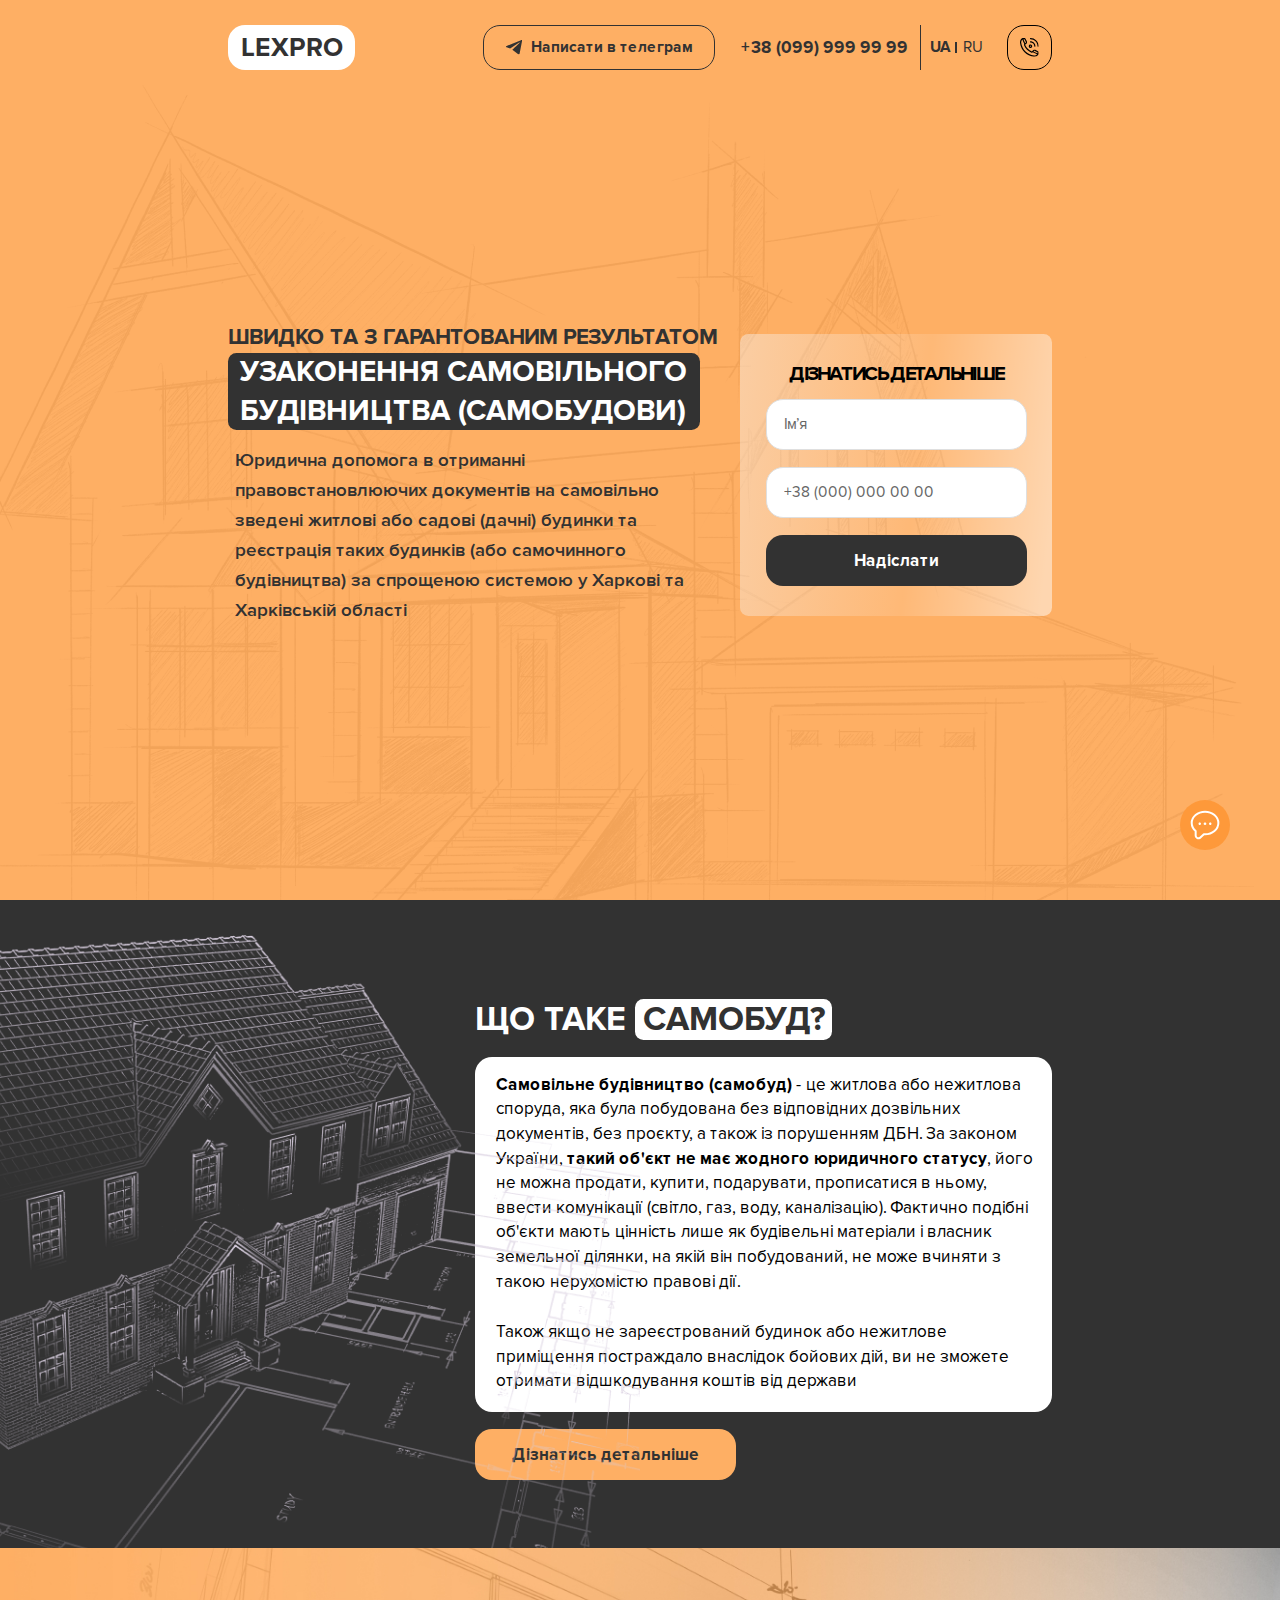
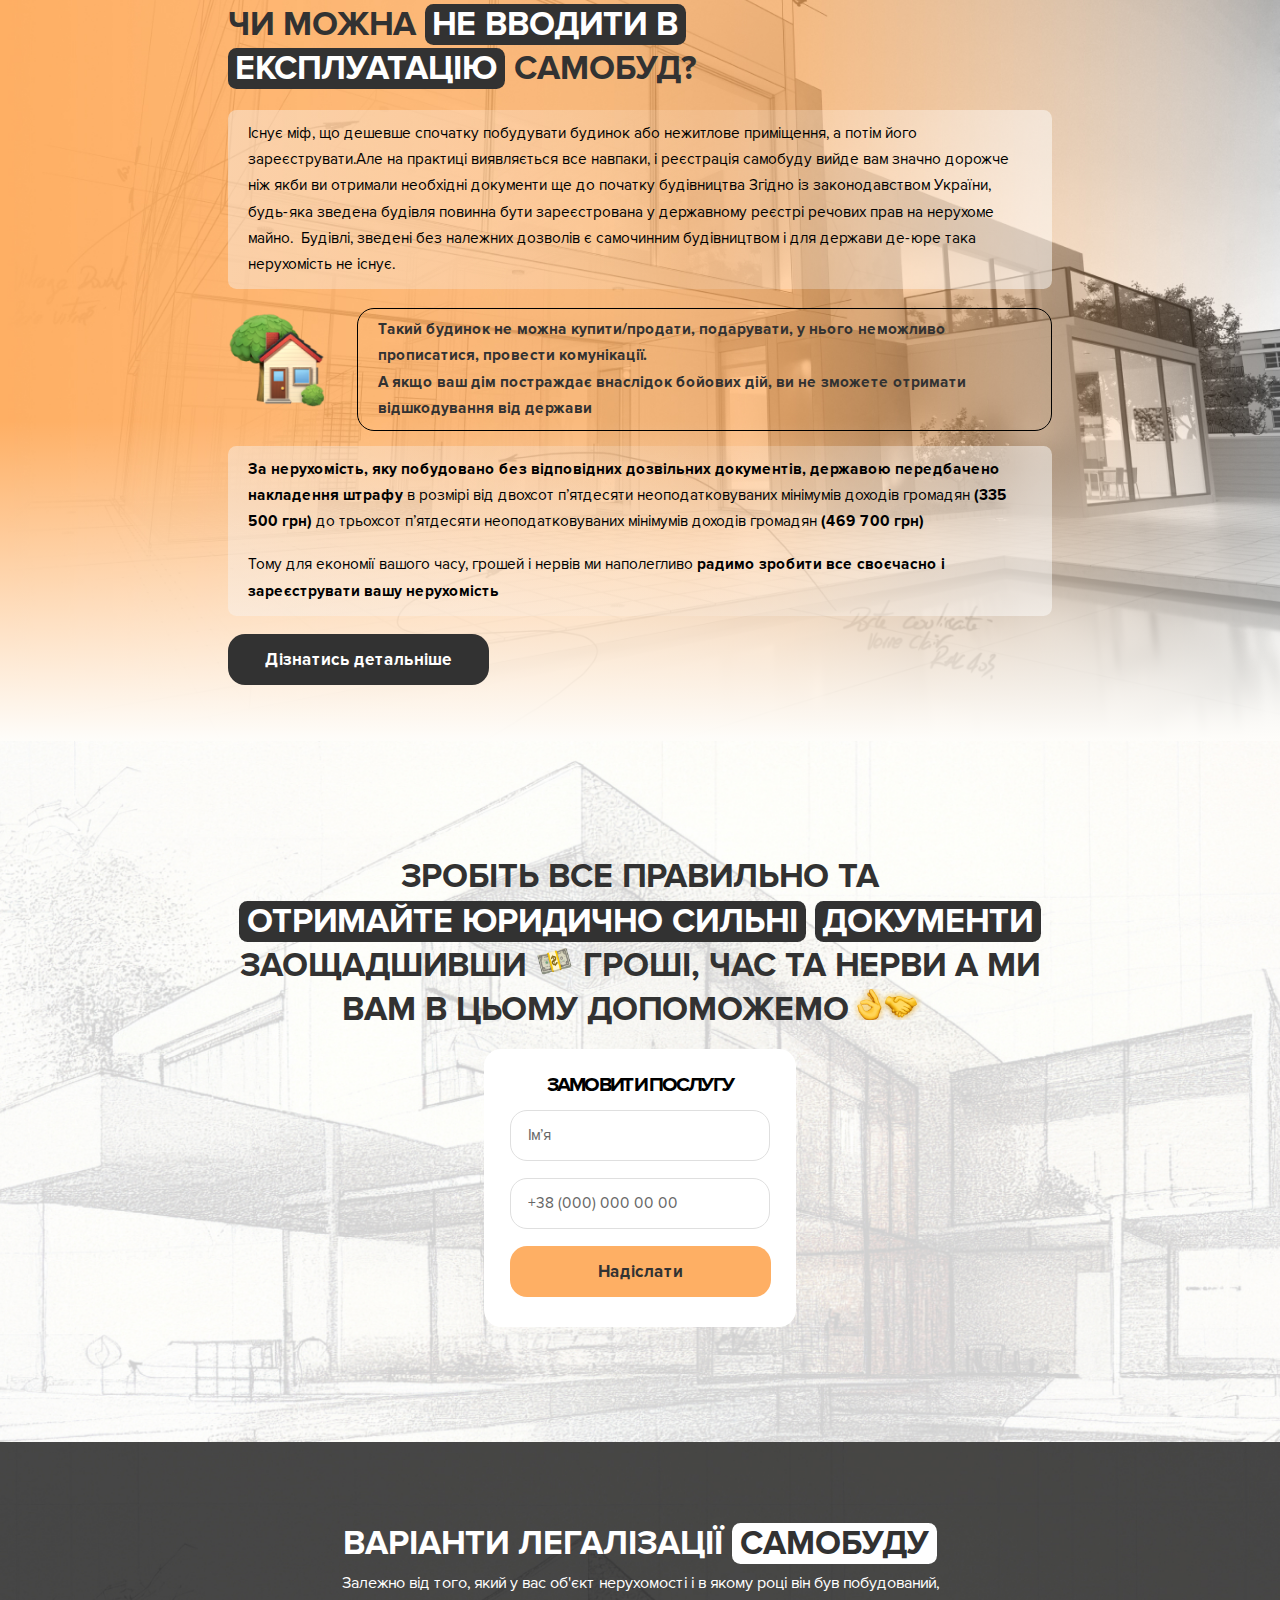
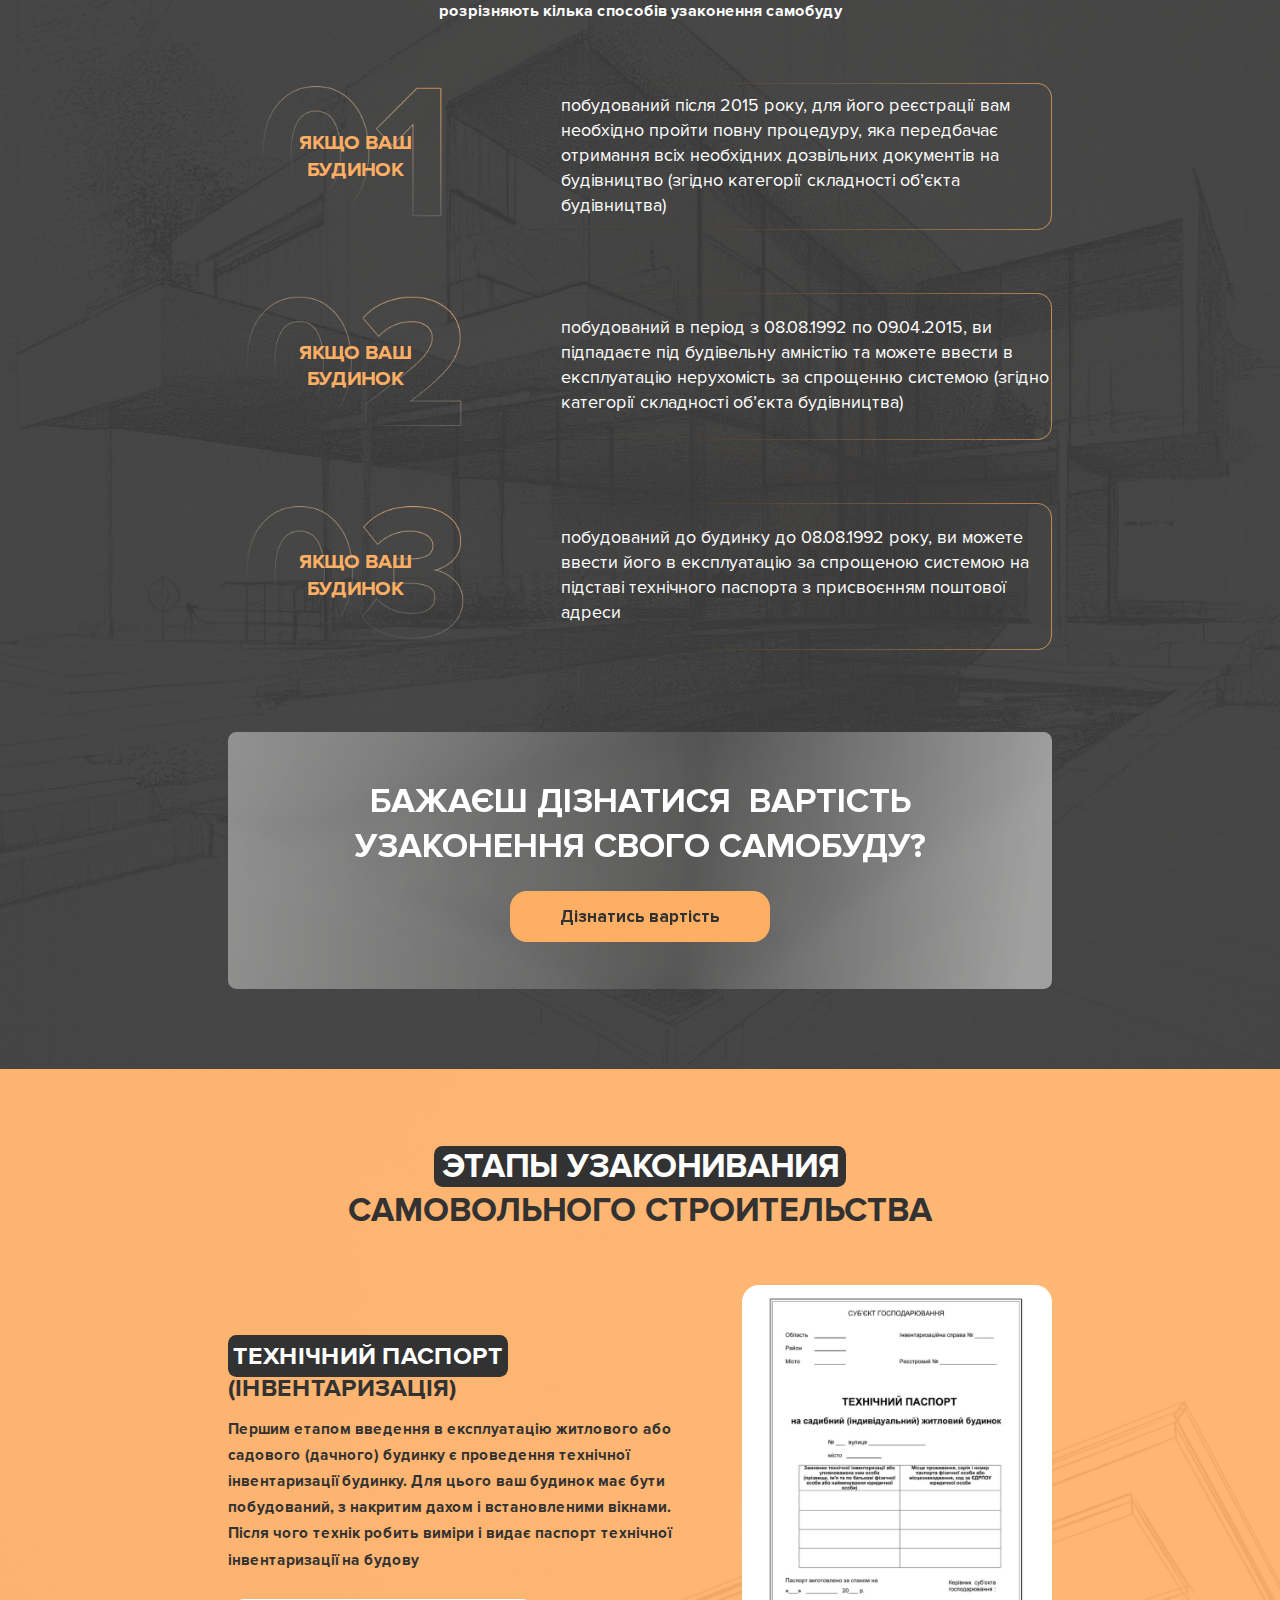
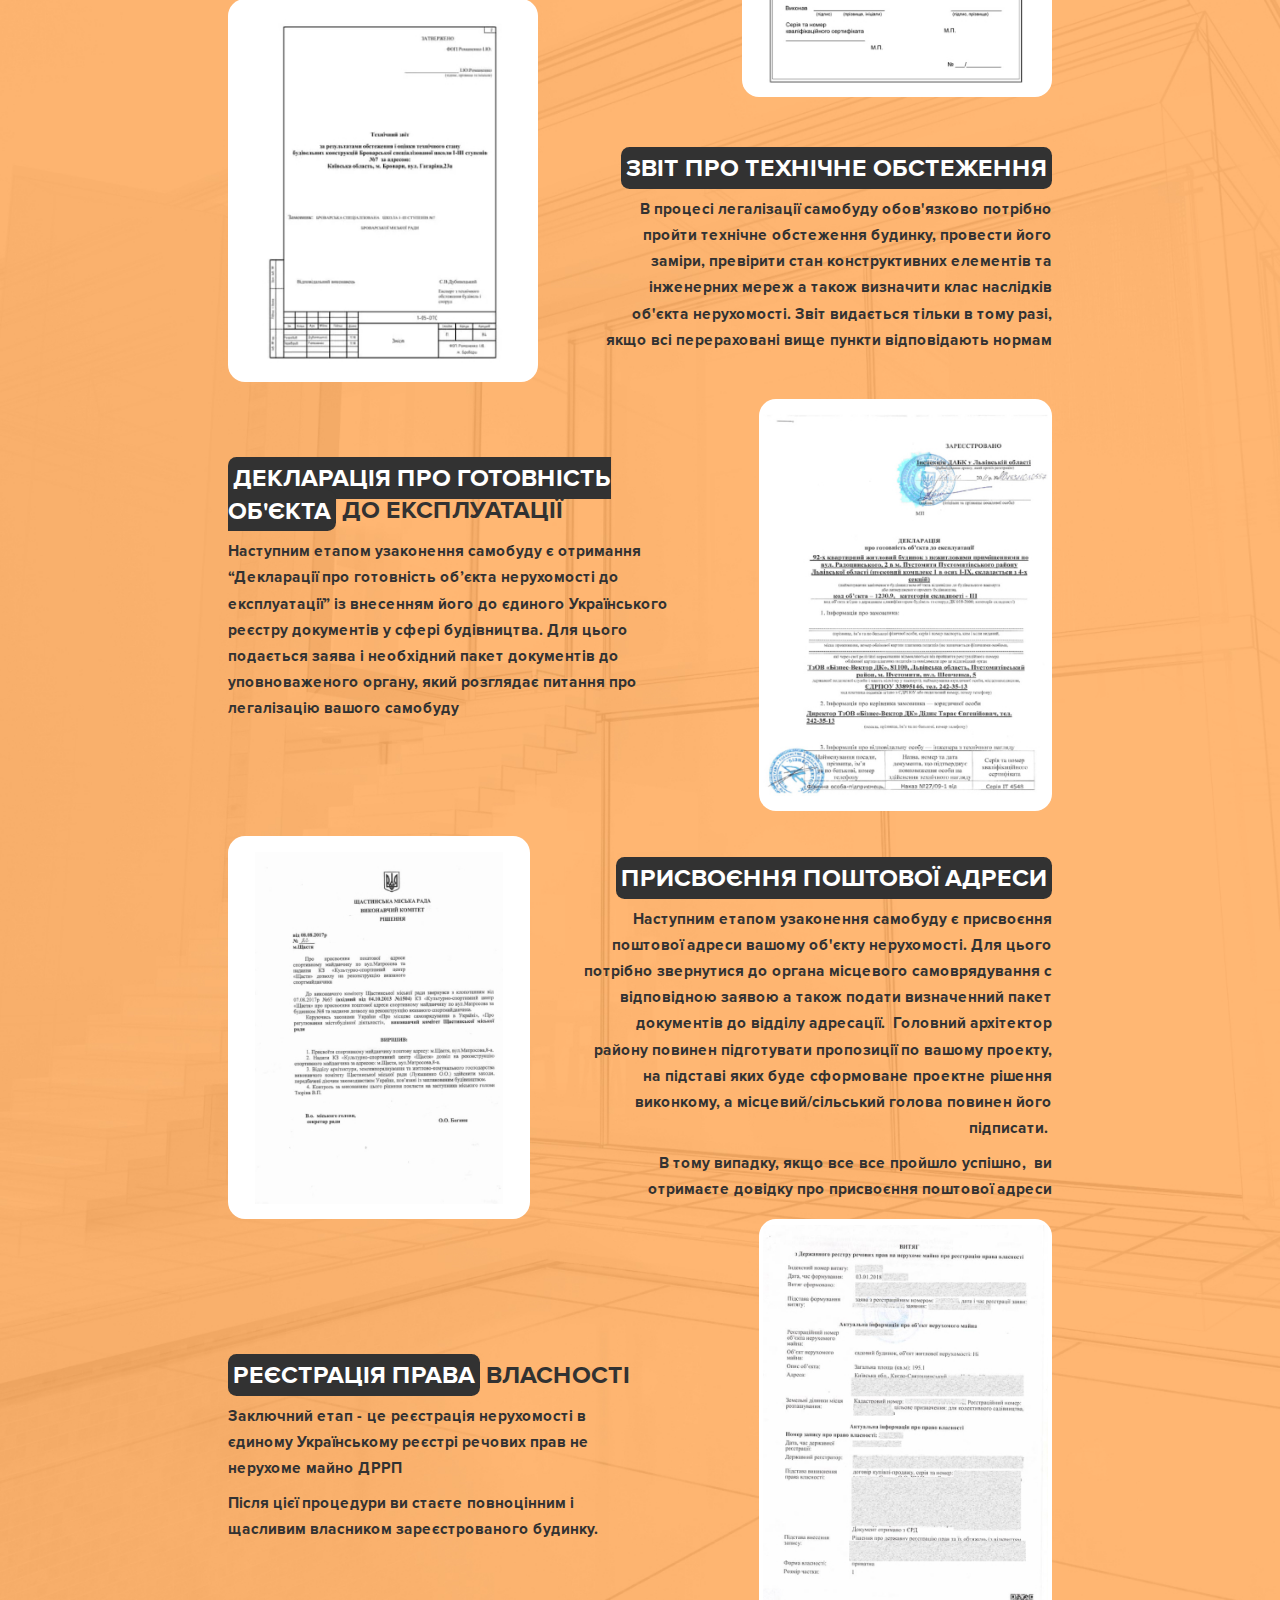
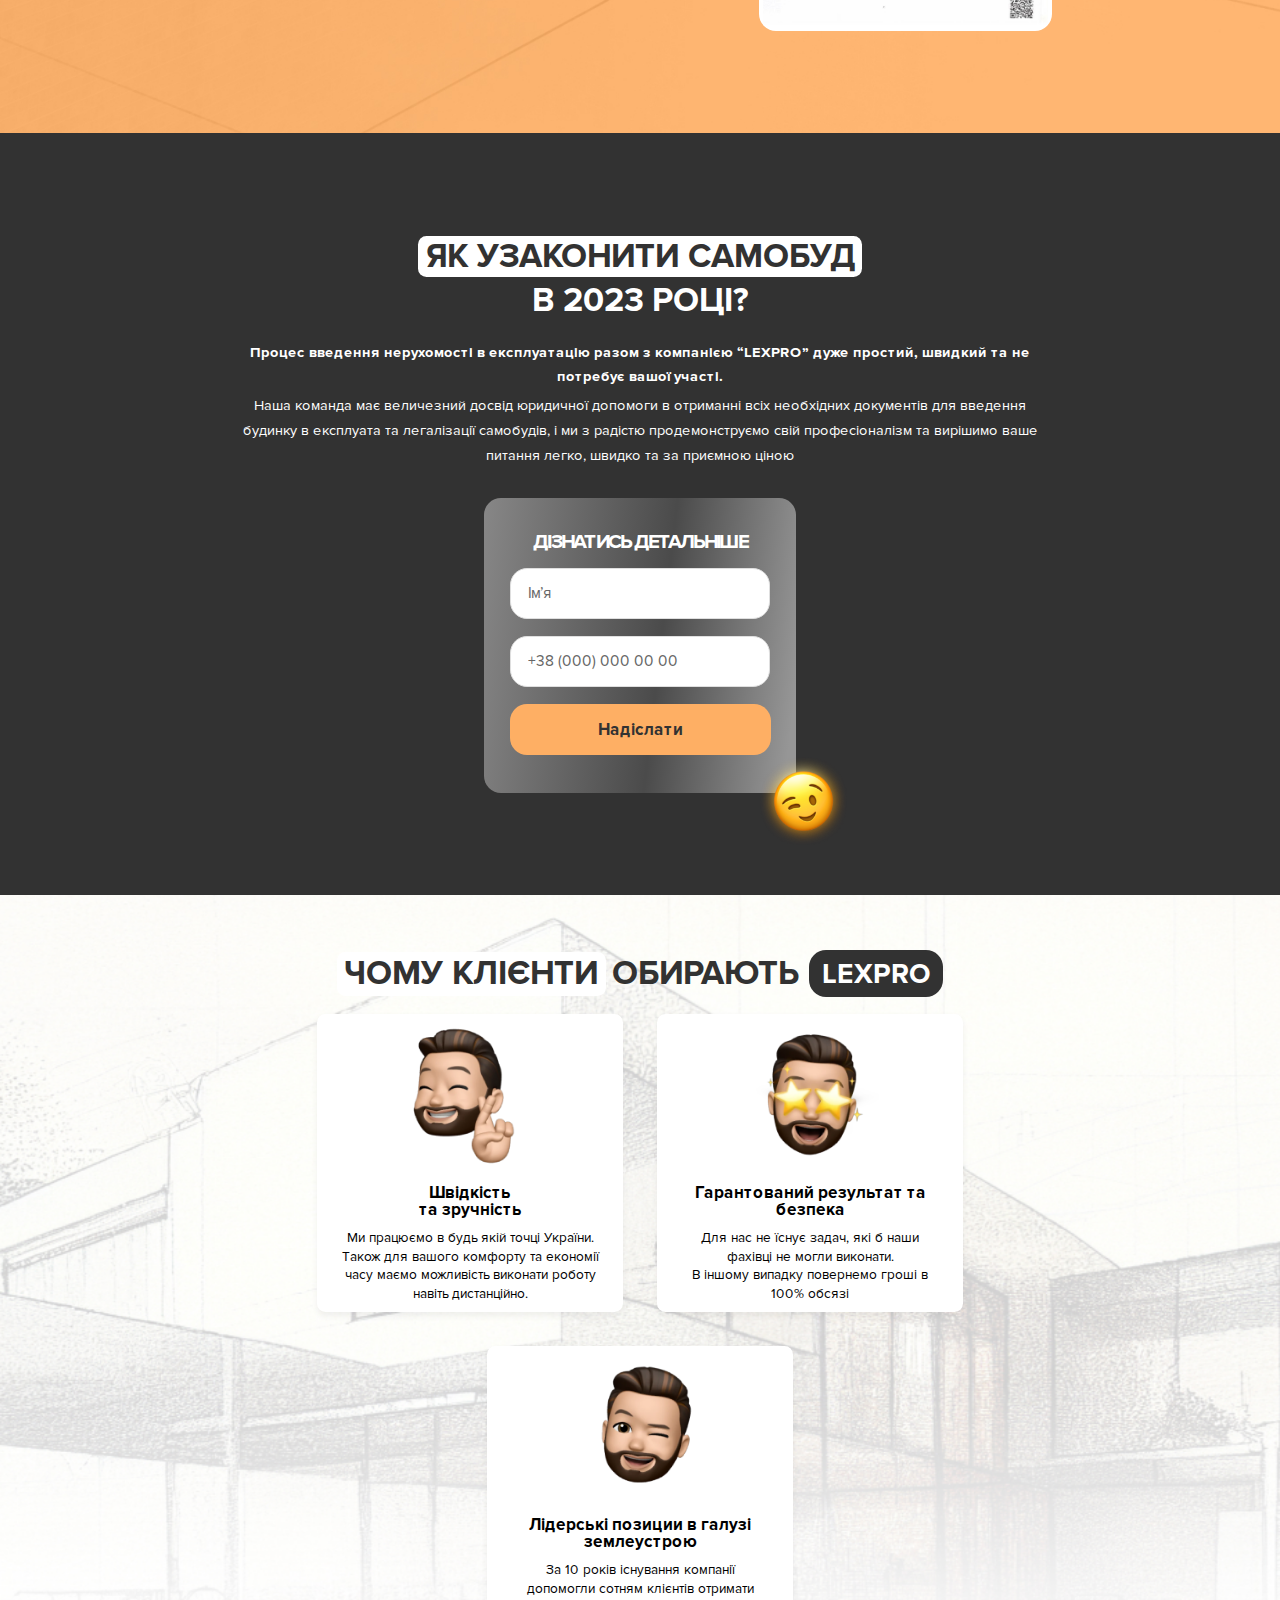
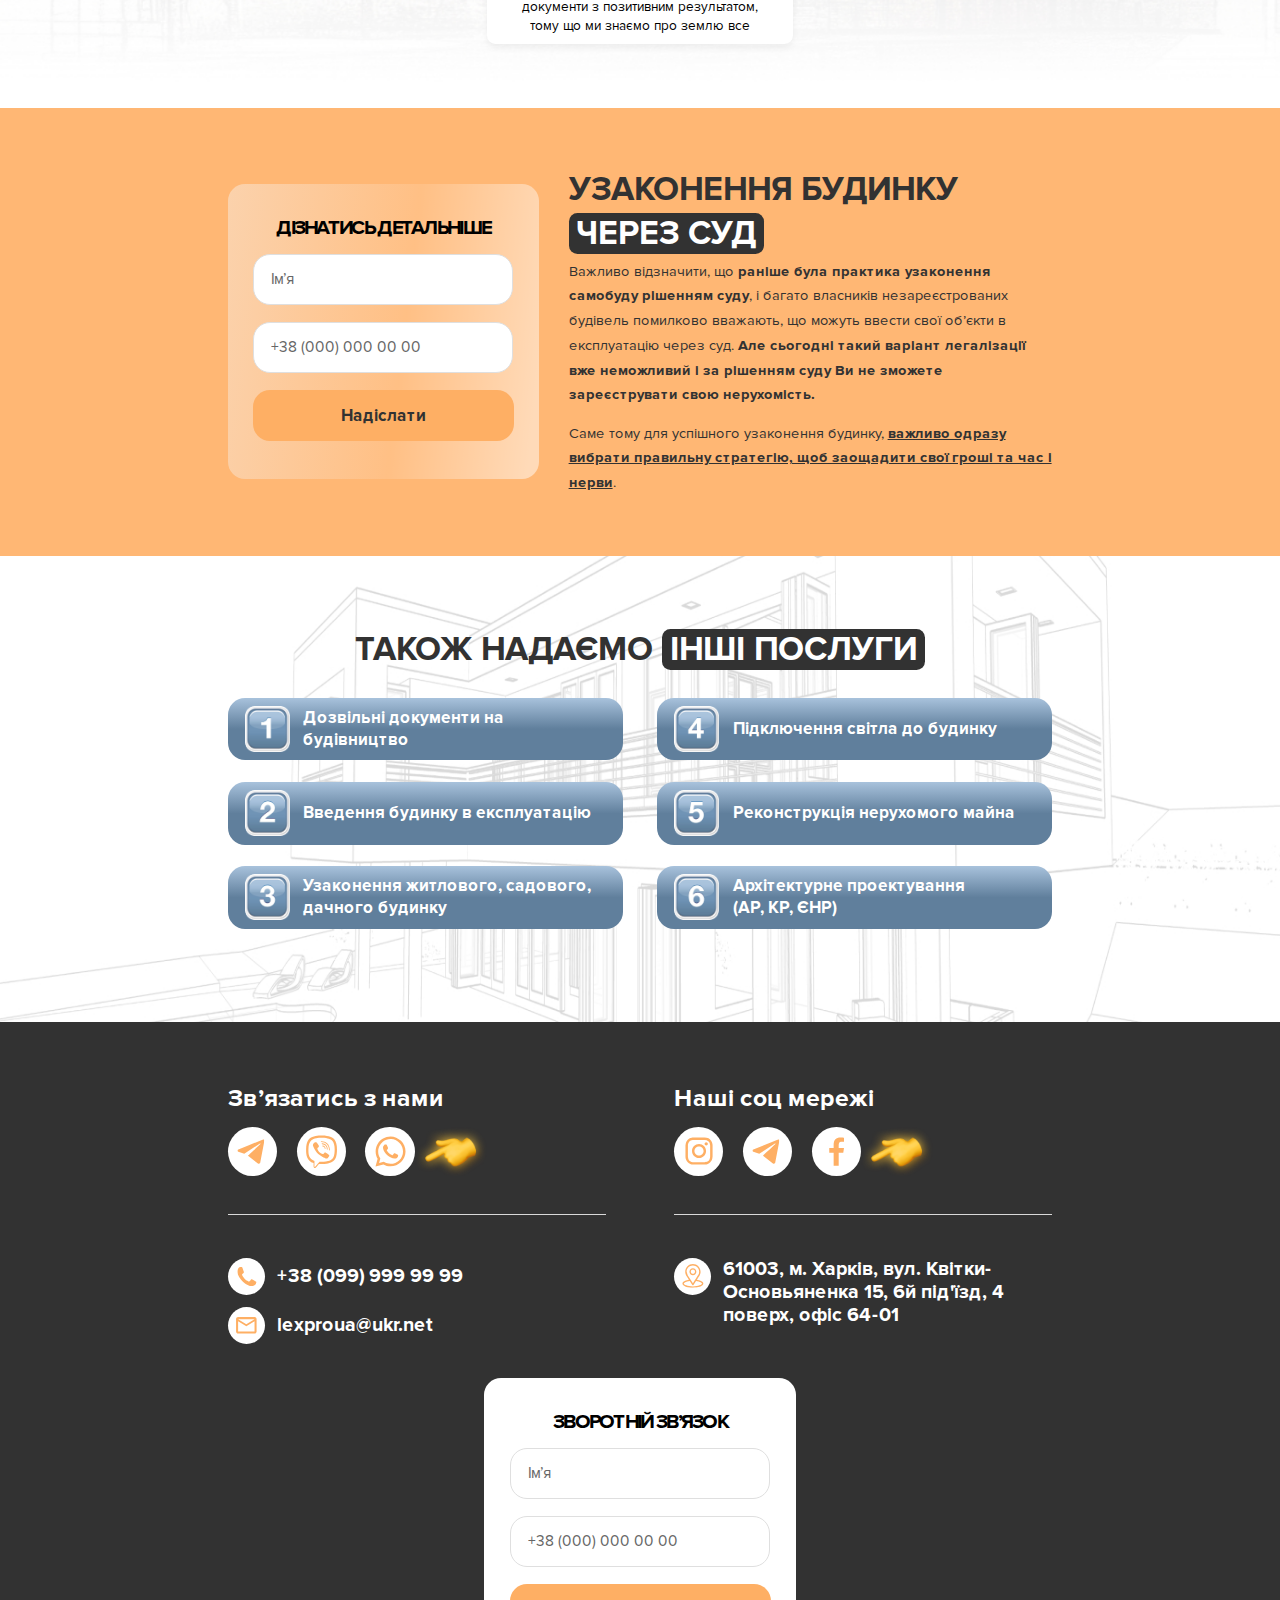
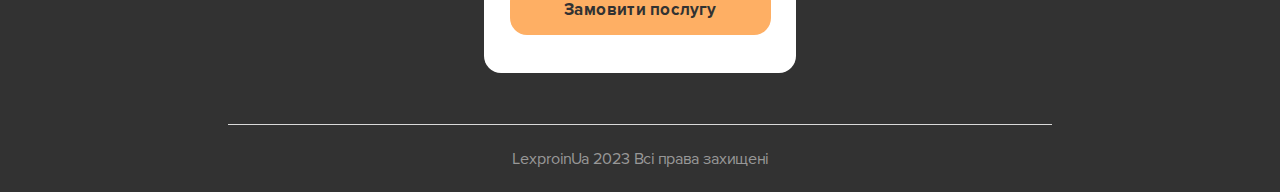
==== commit 11438c18: "add changes" ====
--- a/index.html
+++ b/index.html
@@ -799,12 +799,6 @@
                 </div>
             </footer>
             <div class="contacts">
-                <a href="" class="contacts__open active">
-                    <img src="img/contacts/message.svg" alt="message-icon">
-                </a>
-                <a href="" class="contacts__close">
-                    <img src="img/contacts/close.png" alt="close-icon">
-                </a>
                 <ul class="contacts__items">
                     <li class="contacts__item">
                         <a href="https://www.instagram.com/lexpro.com.ua/?igshid=MzRlODBiNWFlZA%3D%3D" target="_blank"
@@ -829,6 +823,12 @@
                         </a>
                     </li>
                 </ul>
+                <a href="" class="contacts__open active">
+                    <img src="img/contacts/message.svg" alt="message-icon">
+                </a>
+                <a href="" class="contacts__close">
+                    <img src="img/contacts/close.png" alt="close-icon">
+                </a>
             </div>
         </div>
     </div>
--- a/css/style.min.css
+++ b/css/style.min.css
@@ -656,28 +656,26 @@
   flex-direction: column;
   align-items: center;
   position: fixed;
-  bottom: 40px;
+  bottom: 50px;
   right: 50px;
   z-index: 10000;
   cursor: pointer;
 }
 @media (max-width: 479.98px) {
   .contacts {
-    bottom: 0px;
+    bottom: 10px;
     right: 10px;
   }
 }
 .contacts__open {
   display: none;
   border-radius: 50%;
-  width: 45px;
-  height: 45px;
+  width: 50px;
+  height: 50px;
   overflow: hidden;
-  margin: 0 0 10px 0;
+  margin: 10px 0 0px 0;
   background-color: #fe993a;
-  -webkit-box-shadow: 0px 0px 7px 5px rgba(254, 153, 58, 0.75);
-  -moz-box-shadow: 0px 0px 7px 5px rgba(254, 153, 58, 0.75);
-  box-shadow: 0px 0px 7px 5px rgba(254, 153, 58, 0.75);
+  animation: boxShadow 1s ease-out infinite alternate;
   -webkit-transition: all 0.3s ease 0s;
   -moz-transition: all 0.3s ease 0s;
   -ms-transition: all 0.3s ease 0s;
@@ -699,14 +697,13 @@
 }
 .contacts__close {
   display: none;
-  width: 45px;
-  height: 45px;
+  width: 50px;
+  height: 50px;
   border-radius: 50%;
   overflow: hidden;
   background-color: #fe993a;
-  -webkit-box-shadow: 0px 0px 7px 5px rgba(254, 153, 58, 0.75);
-  -moz-box-shadow: 0px 0px 7px 5px rgba(254, 153, 58, 0.75);
-  box-shadow: 0px 0px 7px 5px rgba(254, 153, 58, 0.75);
+  margin: 15px 0 0px 0;
+  animation: boxShadow 1s ease-out infinite alternate;
   -webkit-transition: all 0.3s ease 0s;
   -moz-transition: all 0.3s ease 0s;
   -ms-transition: all 0.3s ease 0s;
@@ -721,29 +718,26 @@
 .contacts__close img {
   max-width: 70%;
 }
-.contacts__close:not(:last-child) {
-  margin: 0 0 15px 0;
-}
 @media (min-width: 479.98px) {
   .contacts__close:hover {
     background-color: #fd912c;
   }
 }
 .contacts__items {
-  transition: all 0.7s, font-size 0s;
+  transition: all 0.4s, font-size 0s;
   height: 0;
   opacity: 0;
   visibility: hidden;
 }
 .contacts__items.show {
-  height: 161px;
+  transition: all 0.7s, font-size 0s;
+  height: 176px;
   opacity: 1;
   visibility: visible;
-  margin: 0 0 10px 0;
 }
 @media (max-width: 479.98px) {
   .contacts__items.show {
-    height: 215px;
+    height: 229px;
   }
 }
 .contacts__item:not(:last-child) {
@@ -775,8 +769,8 @@
   font-size: 0;
   align-items: center;
   justify-content: center;
-  width: 45px;
-  height: 45px;
+  width: 50px;
+  height: 50px;
   overflow: hidden;
   border-radius: 50%;
   -webkit-transition: all 0.3s ease 0s;
@@ -810,14 +804,14 @@
   position: absolute;
   align-items: center;
   justify-content: center;
-  font-size: 14px;
+  font-size: 15px;
   white-space: nowrap;
-  right: 50px;
+  right: 60px;
   background: url("../img/contacts/phone-black.svg") no-repeat;
   background-position: 10px center;
   background-size: 12%;
   background-color: #fff;
-  height: 40px;
+  height: 50px;
   border-radius: 10px;
   padding: 5px 20px 5px 40px;
   color: #404040;
@@ -828,6 +822,18 @@
   display: flex;
 }
 
+@keyframes boxShadow {
+  0% {
+    -webkit-box-shadow: 0px 0px 21px 5px rgba(253, 145, 44, 0.95);
+    -moz-box-shadow: 0px 0px 21px 5px rgba(253, 145, 44, 0.95);
+    box-shadow: 0px 0px 21px 5px rgba(253, 145, 44, 0.95);
+  }
+  100% {
+    -webkit-box-shadow: 0px 0px 21px 11px rgba(253, 145, 44, 0.95);
+    -moz-box-shadow: 0px 0px 21px 11px rgba(253, 145, 44, 0.95);
+    box-shadow: 0px 0px 21px 11px rgba(253, 145, 44, 0.95);
+  }
+}
 .ibg {
   background-position: center;
   background-size: cover;
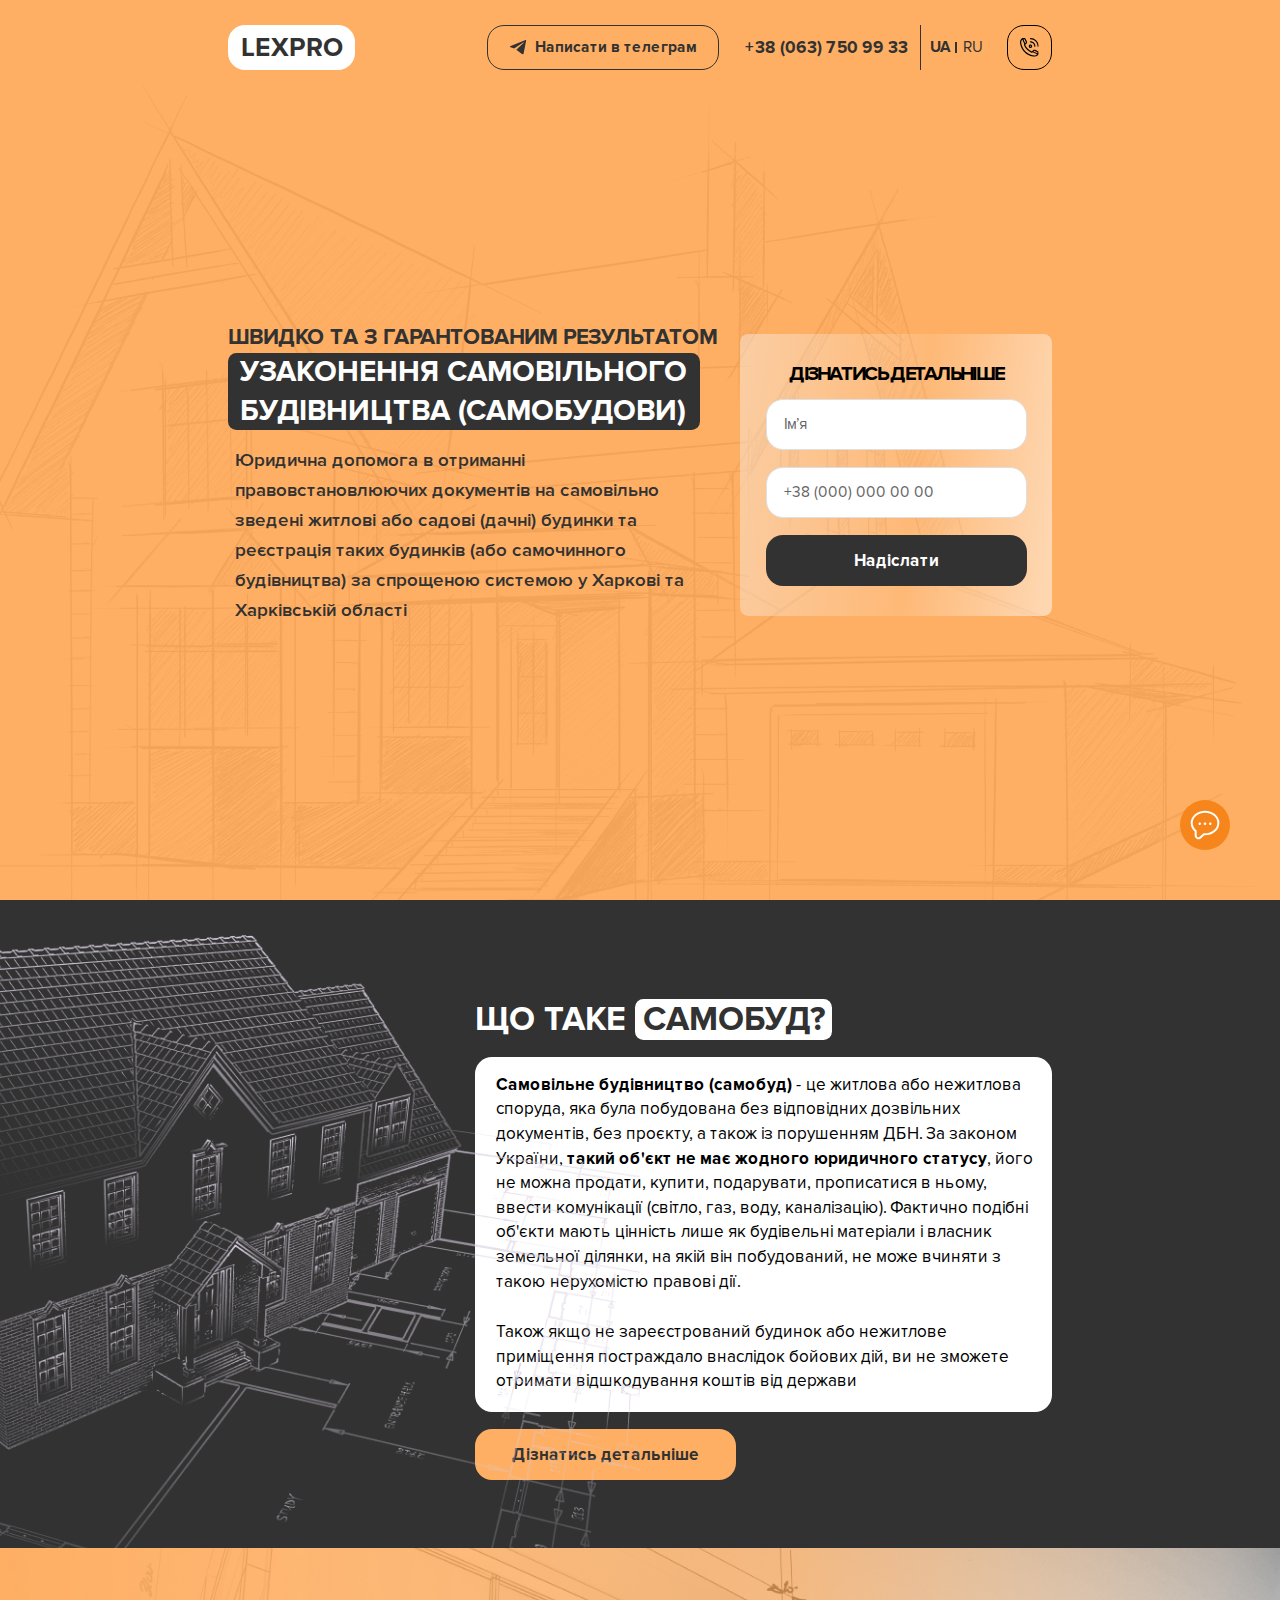
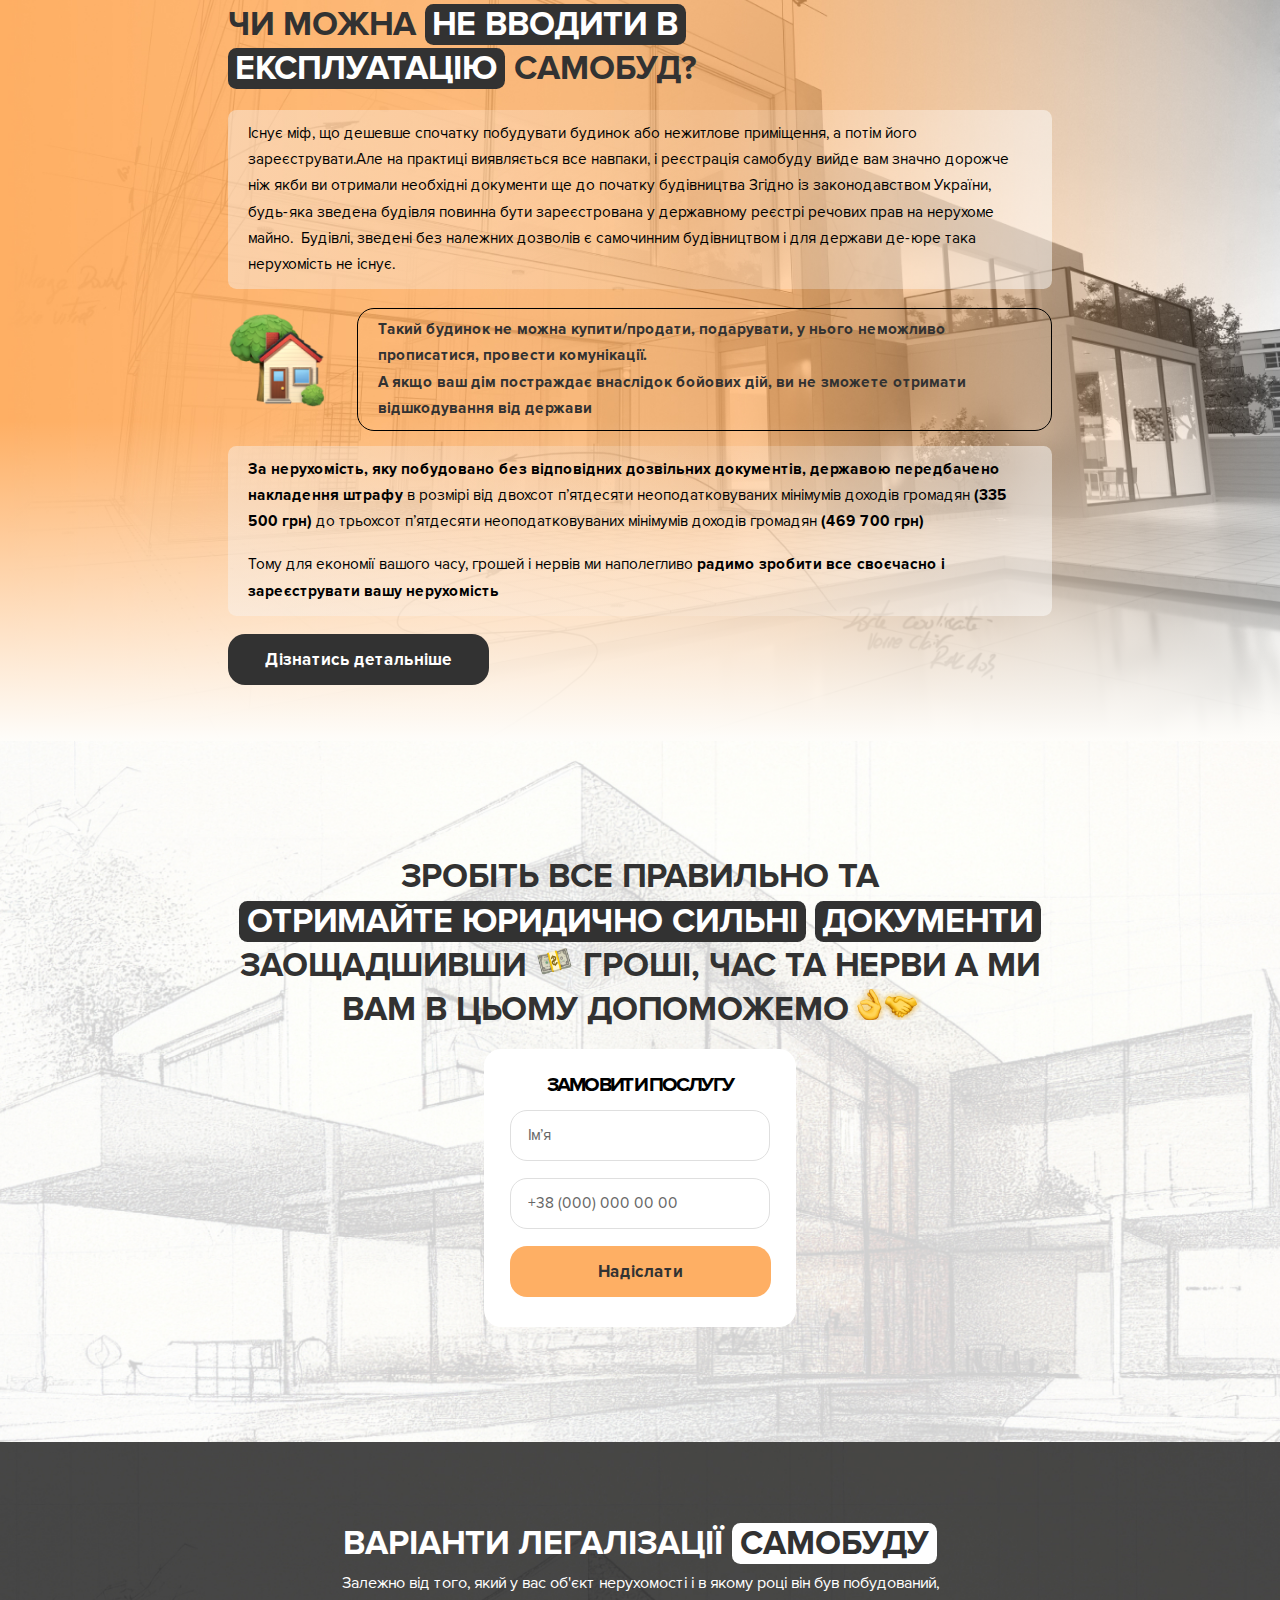
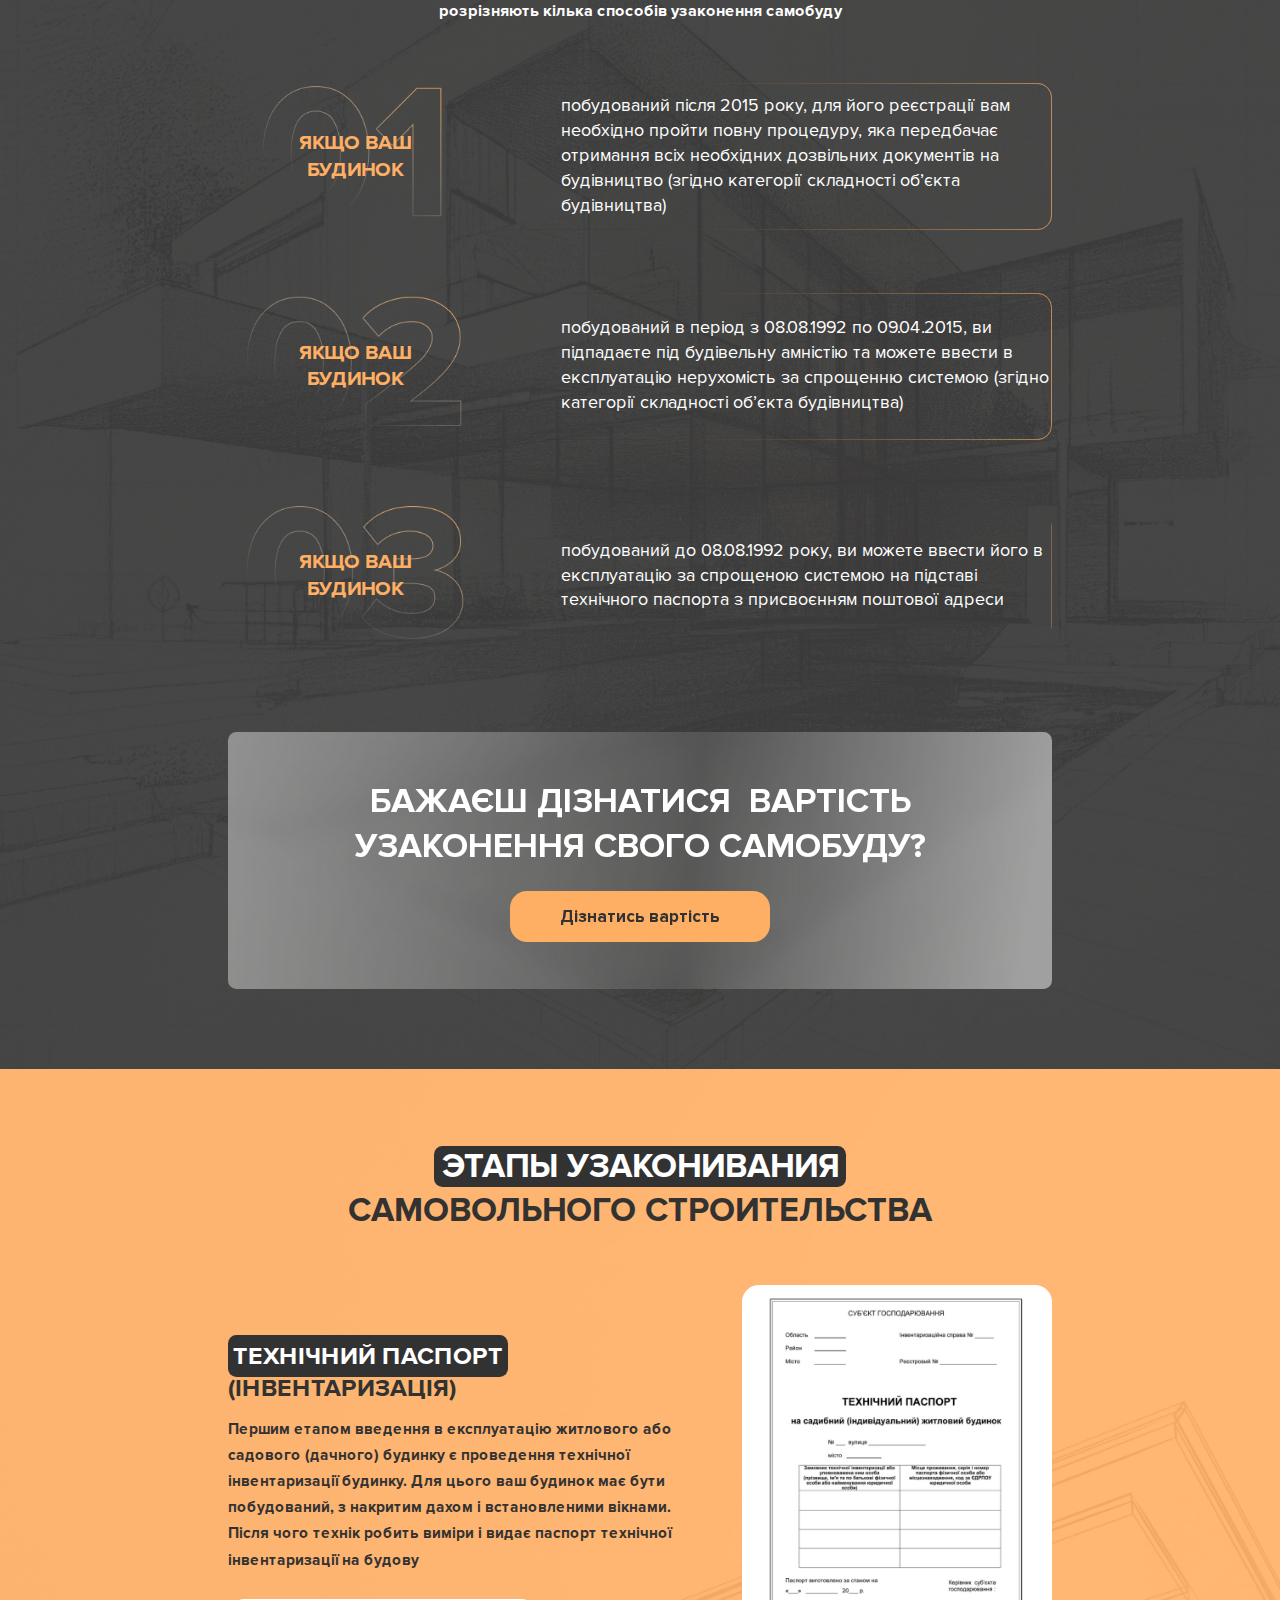
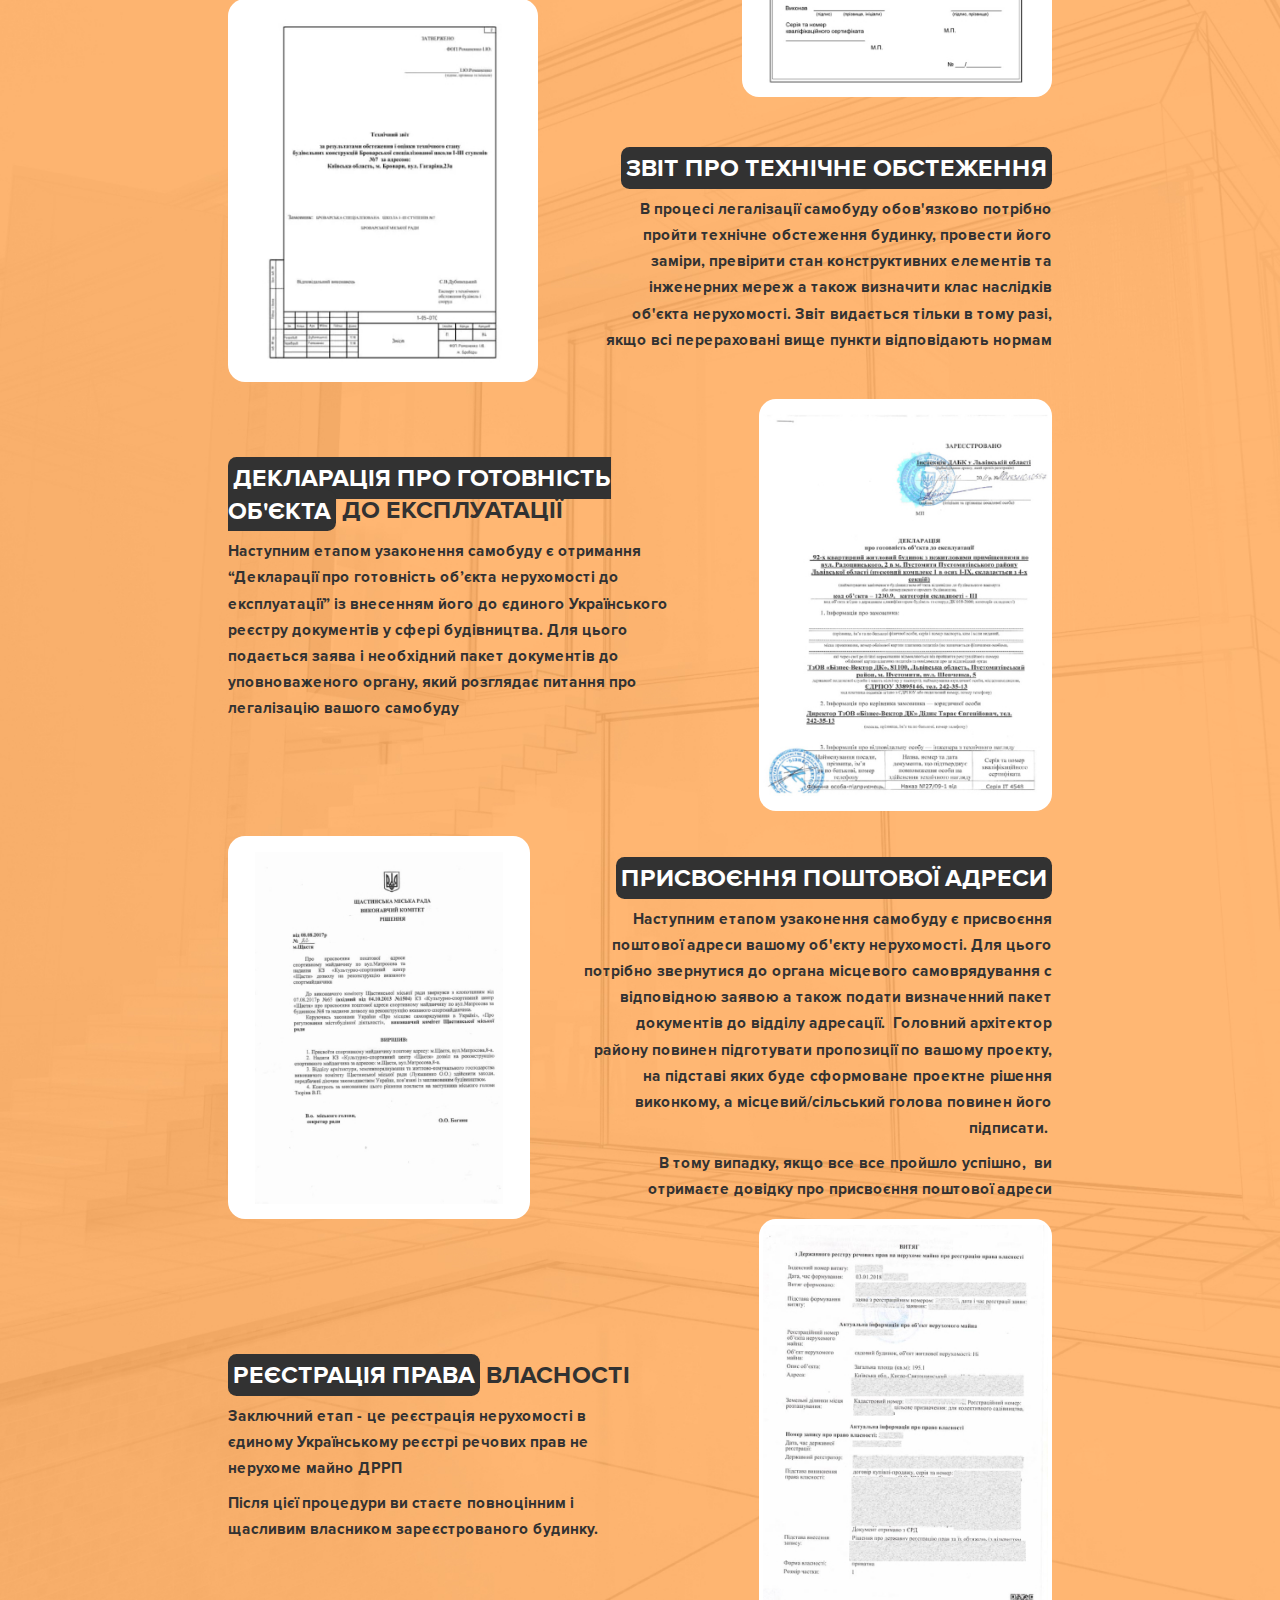
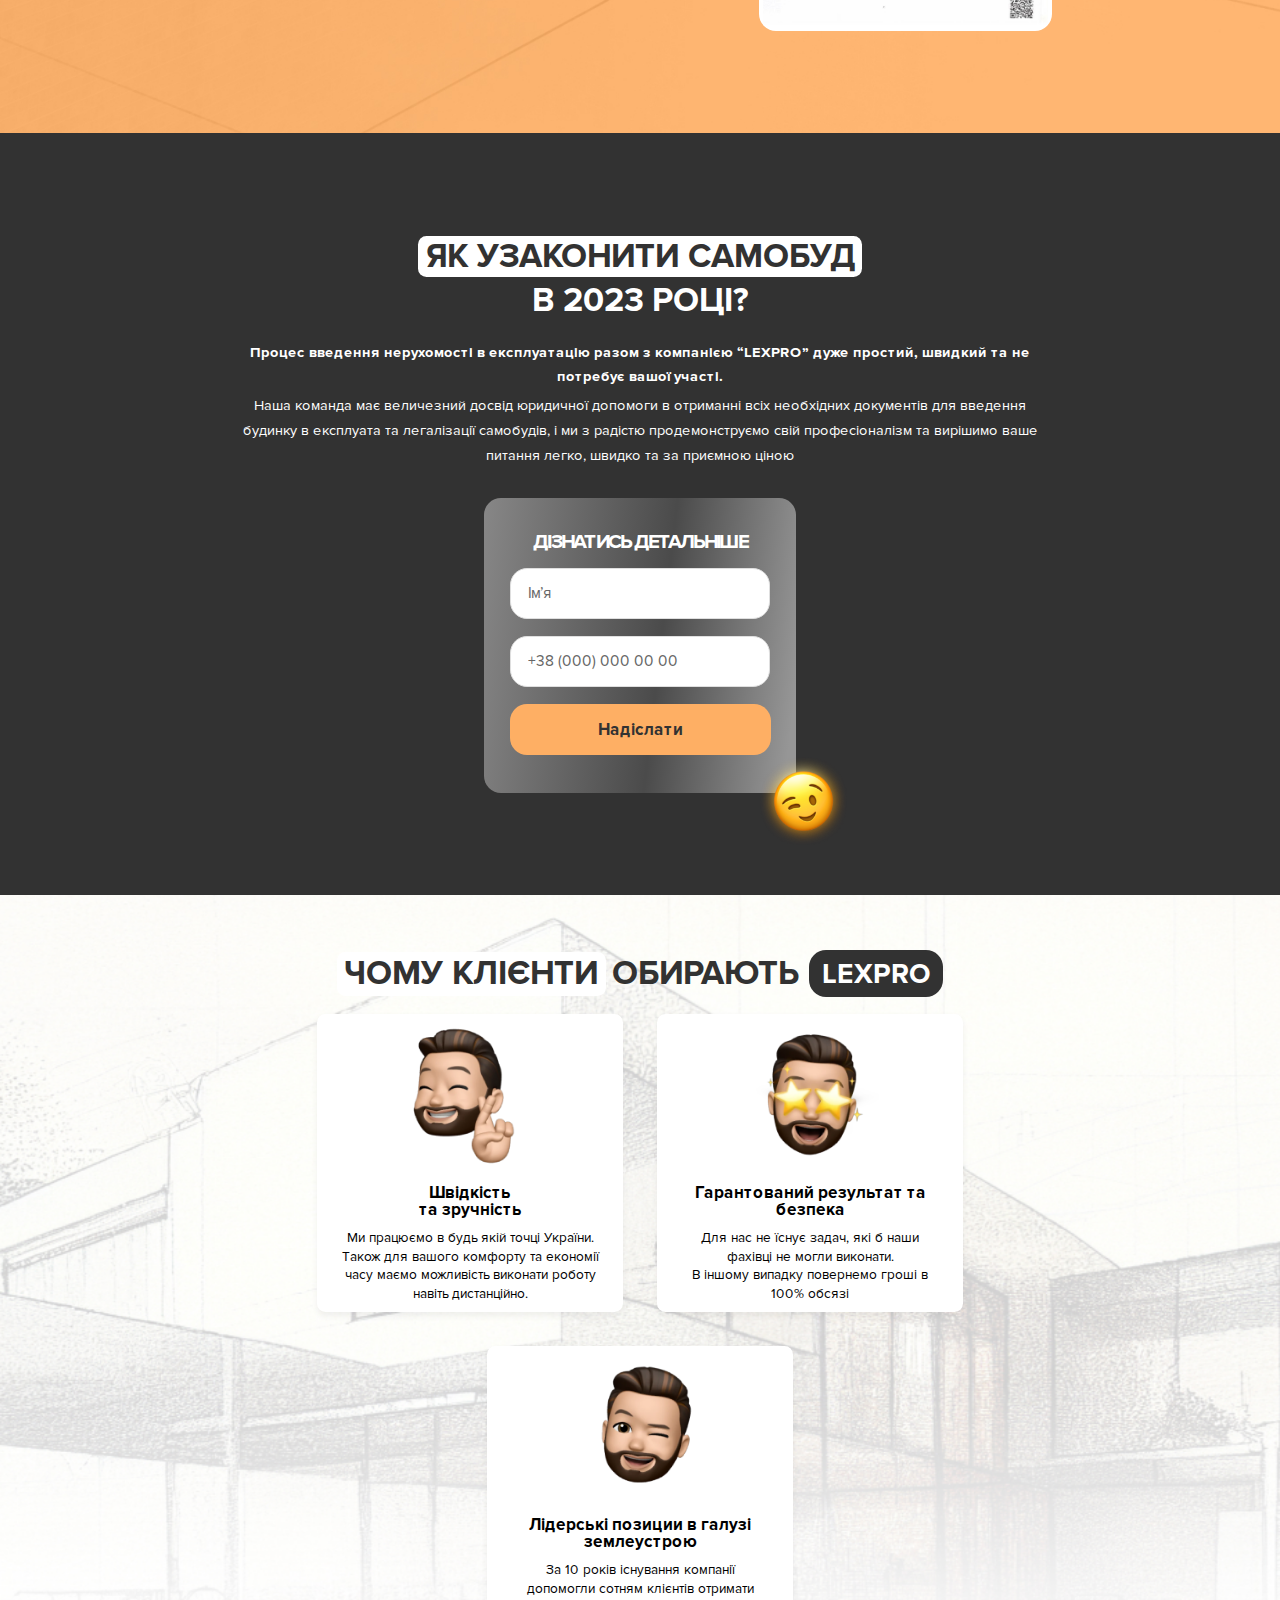
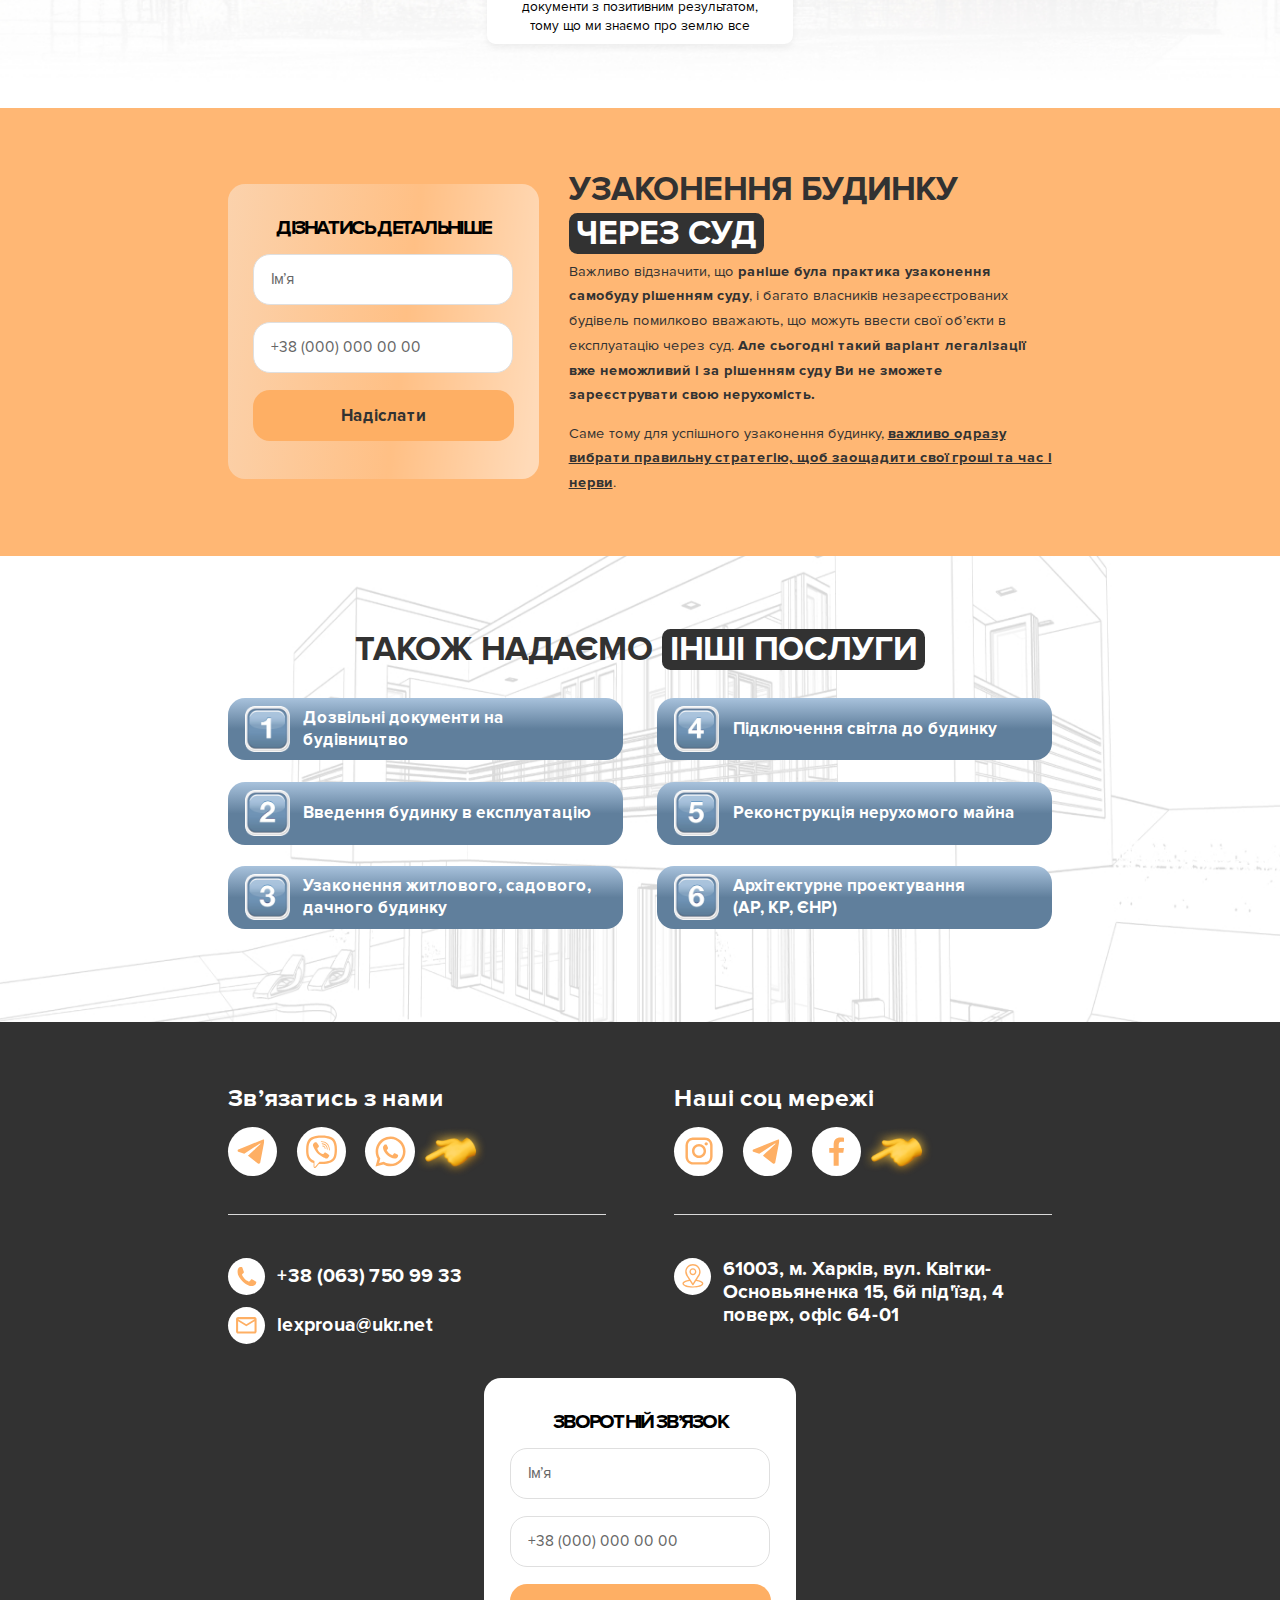
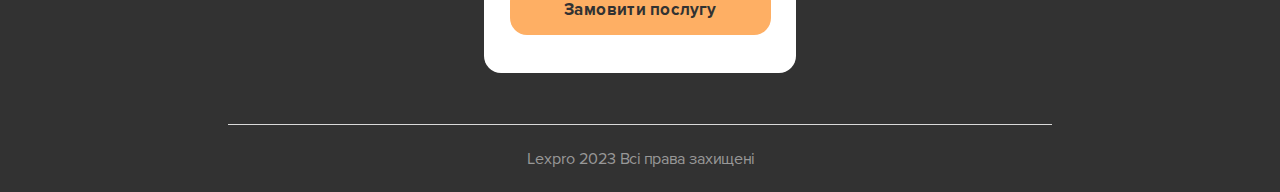
==== commit 882d3051: "add changes" ====
--- a/index.html
+++ b/index.html
@@ -6,7 +6,7 @@
     <meta http-equiv="X-UA-Compatible" content="IE=edge">
     <meta name="viewport" content="width=device-width, initial-scale=1.0">
     <link rel="stylesheet" href="css/style.min.css">
-    <title>Головна</title>
+    <title>LEXPRO - Узаконення самобуду</title>
 </head>
 
 <body>
@@ -108,8 +108,10 @@
                 <form action="#" class="popup__form form popup__form_1 form-popup">
                     <h3 class="form__title">Дізнатись детальніше</h3>
                     <input type='text' name='name' class='form__input _req' placeholder="Ім’я" required>
-                    <input type='tel' name='tel' class='form__input _req' placeholder="+38 (000) 000 00 00" required>
+                    <input type='tel' name='tel' class='form__input tel _req' placeholder="+38 (000) 000 00 00"
+                        required>
                     <input type='text' name='hidden' class='form__input_hidden'>
+                    <input type='text' name='hidden-title' class='form__input_hidden' value="Дізнатись детальніше">
                     <button type='submit' class='form__btn btn'>Надіслати</button>
                 </form>
             </div>
@@ -139,17 +141,18 @@
                     <div class="header__row">
                         <a href="" class="header__logo logo" data-da="header__body, 0, 767">lexpro</a>
                         <div class="header__body">
-                            <a href="" class="header__telegram telegram-header">
+                            <a href="https://t.me/lexpro_manager" target="_blank"
+                                class="header__telegram telegram-header">
                                 <svg class="telegram-header__icon">
                                     <use xlink:href="#telegram"></use>
                                 </svg>
                                 <span>Написати в телеграм</span>
                             </a>
-                            <a href="tel:+380999999999" class="header__phone phone-header">
+                            <a href="tel:380637509933" class="header__phone phone-header">
                                 <svg class="phone-header__icon phone-icon-header">
                                     <use xlink:href="#tel_1"></use>
                                 </svg>
-                                <span>+38 (099) 999 99 99</span>
+                                <span>+38 (063) 750 99 33</span>
                             </a>
                             <nav class="header__language language">
                                 <ul class="language__list">
@@ -161,7 +164,7 @@
                                     </li>
                                 </ul>
                             </nav>
-                            <a href="tel:380999999999" class="header__phone-only-icon phone-only-icon-header">
+                            <a href="tel:380637509933" class="header__phone-only-icon phone-only-icon-header">
                                 <svg class="phone-only-icon-header__icon phone-icon-header">
                                     <use xlink:href="#tel_1"></use>
                                 </svg>
@@ -200,9 +203,11 @@
                                 <form action="#" class="main__form form">
                                     <h3 class="form__title">Дізнатись детальніше</h3>
                                     <input type='text' name='name' class='form__input _req' placeholder="Ім’я" required>
-                                    <input type='tel' name='tel' class='form__input _req'
+                                    <input type='tel' name='tel' class='form__input tel _req'
                                         placeholder="+38 (000) 000 00 00" required>
                                     <input type='text' name='hidden' class='form__input_hidden'>
+                                    <input type='text' name='hidden-title' class='form__input_hidden'
+                                        value="Дізнатись детальніше">
                                     <button type='submit' class='form__btn btn'>Надіслати</button>
                                 </form>
                             </div>
@@ -308,9 +313,11 @@
                                 <form action="" class="order-service__form form">
                                     <h3 class="form__title">Замовити послугу</h3>
                                     <input type='text' name='name' class='form__input _req' placeholder="Ім’я" required>
-                                    <input type='tel' name='tel' class='form__input _req'
+                                    <input type='tel' name='tel' class='form__input tel _req'
                                         placeholder="+38 (000) 000 00 00" required>
                                     <input type='text' name='hidden' class='form__input_hidden'>
+                                    <input type='text' name='hidden-title' class='form__input_hidden'
+                                        value="Замовити послугу">
                                     <button type='submit' class='form__btn btn'>Надіслати</button>
                                 </form>
                                 <div class="order-service__body">
@@ -381,7 +388,7 @@
                                     </div>
                                     <div class="item-legalization__text-block">
                                         <span>
-                                            побудований до будинку до 08.08.1992 року, ви можете ввести його в
+                                            побудований до 08.08.1992 року, ви можете ввести його в
                                             експлуатацію
                                             за спрощеною системою на підставі технічного паспорта з присвоєнням поштової
                                             адреси
@@ -539,6 +546,8 @@
                                 <input type='tel' name='tel' class='form__input _req' placeholder="+38 (000) 000 00 00"
                                     required>
                                 <input type='text' name='hidden' class='form__input_hidden'>
+                                <input type='text' name='hidden-title' class='form__input_hidden'
+                                    value="Дізнатись детальніше">
                                 <button type='submit' class='form__btn btn'>Надіслати</button>
                             </form>
                         </div>
@@ -606,9 +615,11 @@
                             <form action="#" class="simple-system__form form">
                                 <h3 class="form__title">Дізнатись детальніше</h3>
                                 <input type='text' name='name' class='form__input _req' placeholder="Ім’я" required>
-                                <input type='tel' name='tel' class='form__input _req' placeholder="+38 (000) 000 00 00"
-                                    required>
+                                <input type='tel' name='tel' class='form__input tel _req'
+                                    placeholder="+38 (000) 000 00 00" required>
                                 <input type='text' name='hidden' class='form__input_hidden'>
+                                <input type='text' name='hidden-title' class='form__input_hidden'
+                                    value="Дізнатись детальніше">
                                 <button type='submit' class='form__btn btn'>Надіслати</button>
                             </form>
                             <div class="simple-system__content">
@@ -648,14 +659,16 @@
                             <div class="other-services__row">
                                 <div class="other-services__column">
                                     <div class="other-services__items">
-                                        <a href="" class="other-services__item">
+                                        <a href="https://dozvilbud.lexpro.com.ua/" target="_blank"
+                                            class="other-services__item">
                                             <span class="other-services__icon">
                                                 <img src="img/other-services/01.png" alt="service">
                                             </span>
                                             <span class="other-services__label">Дозвільні документи на
                                                 будівництво</span>
                                         </a>
-                                        <a href="" class="other-services__item">
+                                        <a href="https://uzakonbud.lexpro.com.ua/" target="_blank"
+                                            class="other-services__item">
                                             <span class="other-services__icon">
                                                 <img src="img/other-services/02.png" alt="service">
                                             </span>
@@ -708,21 +721,24 @@
                                 <div class="item-footer__top">
                                     <h4 class="item-footer__title">Зв’язатись з нами</h4>
                                     <div class="item-footer__icons icons-item-footer">
-                                        <div class="icons-item-footer__item">
+                                        <a href="https://t.me/lexpro_manager" target="_blank"
+                                            class="icons-item-footer__item">
                                             <svg class="icons-item-footer__icon icons-item-footer__icon_telegram">
                                                 <use xlink:href="#telegram"></use>
                                             </svg>
-                                        </div>
-                                        <div class="icons-item-footer__item">
+                                        </a>
+                                        <a href="viber://chat?number=+38063750993" target="_blank"
+                                            class="icons-item-footer__item">
                                             <svg class="icons-item-footer__icon icons-item-footer__icon_viber">
                                                 <use xlink:href="#viber"></use>
                                             </svg>
-                                        </div>
-                                        <div class="icons-item-footer__item">
+                                        </a>
+                                        <a href="https://wa.me/+38063750993" target="_blank"
+                                            class="icons-item-footer__item">
                                             <svg class="icons-item-footer__icon icons-item-footer__icon_whatsapp">
                                                 <use xlink:href="#whatsapp"></use>
                                             </svg>
-                                        </div>
+                                        </a>
                                     </div>
                                 </div>
                                 <div class="item-footer__bottom">
@@ -732,8 +748,9 @@
                                                 <use xlink:href="#tel_2"></use>
                                             </svg>
                                         </a>
-                                        <a href="tel:+380999999999" class="link-item-footer__link">+38 (099) 999 99
-                                            99</a>
+                                        <a href="tel:380637509933" class="link-item-footer__link">
+                                            +38 (063) 750 99 33
+                                        </a>
                                     </div>
                                     <div class="item-footer__link link-item-footer">
                                         <a href="" class="link-item-footer__icon">
@@ -751,9 +768,11 @@
                             <form action="#" class="footer__form form form-footer">
                                 <h3 class="form__title">Зворотній зв’язок</h3>
                                 <input type='text' name='name' class='form__input _req' placeholder="Ім’я" required>
-                                <input type='tel' name='tel' class='form__input _req' placeholder="+38 (000) 000 00 00"
-                                    required>
+                                <input type='tel' name='tel' class='form__input tel _req'
+                                    placeholder="+38 (000) 000 00 00" required>
                                 <input type='text' name='hidden' class='form__input_hidden'>
+                                <input type='text' name='hidden-title' class='form__input_hidden'
+                                    value="Зворотній зв’язок">
                                 <button type='submit' class='form__btn btn'>Замовити послугу</button>
                             </form>
                         </div>
@@ -762,21 +781,23 @@
                                 <div class="item-footer__top">
                                     <h4 class="item-footer__title">Наші соц мережі</h4>
                                     <div class="item-footer__icons icons-item-footer">
-                                        <div class="icons-item-footer__item">
+                                        <a href="https://www.instagram.com/lexpro.com.ua/?igshid=MzRlODBiNWFlZA%3D%3D"
+                                            target="_blank" class="icons-item-footer__item">
                                             <svg class="icons-item-footer__icon icons-item-footer__icon_instagram">
                                                 <use xlink:href="#instagram"></use>
                                             </svg>
-                                        </div>
-                                        <div class="icons-item-footer__item">
+                                        </a>
+                                        <a href="https://t.me/lexproua" target="_blank" class="icons-item-footer__item">
                                             <svg class="icons-item-footer__icon icons-item-footer__icon_telegram">
                                                 <use xlink:href="#telegram"></use>
                                             </svg>
-                                        </div>
-                                        <div class="icons-item-footer__item">
+                                        </a>
+                                        <a href="https://www.facebook.com/lexpro.com.ua" target="_blank"
+                                            class="icons-item-footer__item">
                                             <svg class="icons-item-footer__icon icons-item-footer__icon_facebook">
                                                 <use xlink:href="#facebook"></use>
                                             </svg>
-                                        </div>
+                                        </a>
                                     </div>
                                 </div>
                                 <div class="item-footer__bottom">
@@ -795,7 +816,7 @@
                             </div>
                         </div>
                     </div>
-                    <div class="footer__copyright">LexproinUa 2023 Всі права захищені</div>
+                    <div class="footer__copyright">Lexpro 2023 Всі права захищені</div>
                 </div>
             </footer>
             <div class="contacts">
@@ -807,17 +828,18 @@
                         </a>
                     </li>
                     <li class="contacts__item">
-                        <a href="https://t.me/lexproua" target="_blank" class="contacts__link">
+                        <a href="https://t.me/lexpro_manager" target="_blank" class="contacts__link">
                             <img src="img/contacts/telegram.png" alt="telegram">
                         </a>
                     </li>
                     <li class="contacts__item">
-                        <a href="viber://pa?chatURI=+380637509933/" target="_blank" class="contacts__link">
+                        <a href="viber://chat?number=+380637509933" class="contacts__link">
                             <img src="img/contacts/viber.png" alt="viber">
                         </a>
                     </li>
                     <li class="contacts__item contacts__item_tel">
-                        <a href="tel:+380637509933" class="contacts__tel-panel">+38 (063) 750 99 33</a>
+                        <a href="tel:+380637509933" class="contacts__tel-panel">+38 (063) 750 99
+                            33</a>
                         <a href="" class="contacts__link contacts__link_tel">
                             <img src="img/contacts/phone.svg" alt="phone">
                         </a>
@@ -832,6 +854,8 @@
             </div>
         </div>
     </div>
+    <script src="https://code.jquery.com/jquery-3.7.0.min.js"></script>
+    <script src="js/maskinput.js"></script>
     <script src="js/app.min.js"></script>
 </body>
 
--- a/css/style.min.css
+++ b/css/style.min.css
@@ -663,8 +663,8 @@
 }
 @media (max-width: 479.98px) {
   .contacts {
-    bottom: 10px;
-    right: 10px;
+    bottom: 25px;
+    right: 25px;
   }
 }
 .contacts__open {
@@ -674,13 +674,16 @@
   height: 50px;
   overflow: hidden;
   margin: 10px 0 0px 0;
-  background-color: #fe993a;
+  background-color: #f6851b;
   animation: boxShadow 1s ease-out infinite alternate;
+  animation: btnVibration 0.4s infinite, boxShadow 1s ease-out infinite alternate;
   -webkit-transition: all 0.3s ease 0s;
   -moz-transition: all 0.3s ease 0s;
   -ms-transition: all 0.3s ease 0s;
   -o-transition: all 0.3s ease 0s;
   transition: all 0.3s ease 0s;
+  position: relative;
+  z-index: 1;
 }
 .contacts__open.active {
   display: flex;
@@ -690,18 +693,18 @@
 .contacts__open img {
   max-width: 65%;
 }
-@media (min-width: 479.98px) {
-  .contacts__open:hover {
-    background-color: #fd912c;
-  }
+.contacts__open:hover {
+  background-color: #fd912c;
+  animation: boxShadow 1s ease-out infinite alternate;
 }
 .contacts__close {
   display: none;
+  position: relative;
+  z-index: 1;
   width: 50px;
   height: 50px;
   border-radius: 50%;
-  overflow: hidden;
-  background-color: #fe993a;
+  background-color: #f6851b;
   margin: 15px 0 0px 0;
   animation: boxShadow 1s ease-out infinite alternate;
   -webkit-transition: all 0.3s ease 0s;
@@ -724,6 +727,8 @@
   }
 }
 .contacts__items {
+  position: relative;
+  z-index: 0;
   transition: all 0.4s, font-size 0s;
   height: 0;
   opacity: 0;
@@ -824,14 +829,31 @@
 
 @keyframes boxShadow {
   0% {
-    -webkit-box-shadow: 0px 0px 21px 5px rgba(253, 145, 44, 0.95);
-    -moz-box-shadow: 0px 0px 21px 5px rgba(253, 145, 44, 0.95);
-    box-shadow: 0px 0px 21px 5px rgba(253, 145, 44, 0.95);
+    -webkit-box-shadow: 0px 0px 21px 5px rgb(253, 145, 44);
+    -moz-box-shadow: 0px 0px 21px 5px rgb(253, 145, 44);
+    box-shadow: 0px 0px 21px 5px rgb(253, 145, 44);
   }
   100% {
-    -webkit-box-shadow: 0px 0px 21px 11px rgba(253, 145, 44, 0.95);
-    -moz-box-shadow: 0px 0px 21px 11px rgba(253, 145, 44, 0.95);
-    box-shadow: 0px 0px 21px 11px rgba(253, 145, 44, 0.95);
+    -webkit-box-shadow: 0px 0px 21px 8px rgb(253, 145, 44);
+    -moz-box-shadow: 0px 0px 21px 8px rgb(253, 145, 44);
+    box-shadow: 0px 0px 21px 8px rgb(253, 145, 44);
+  }
+}
+@keyframes btnVibration {
+  0% {
+    transform: translateX(0);
+  }
+  25% {
+    transform: translateX(-1px) rotate(-1deg);
+  }
+  50% {
+    transform: translateX(1px) rotate(1deg);
+  }
+  75% {
+    transform: translateX(-1px) rotate(-1deg);
+  }
+  100% {
+    transform: translateX(0);
   }
 }
 .ibg {
